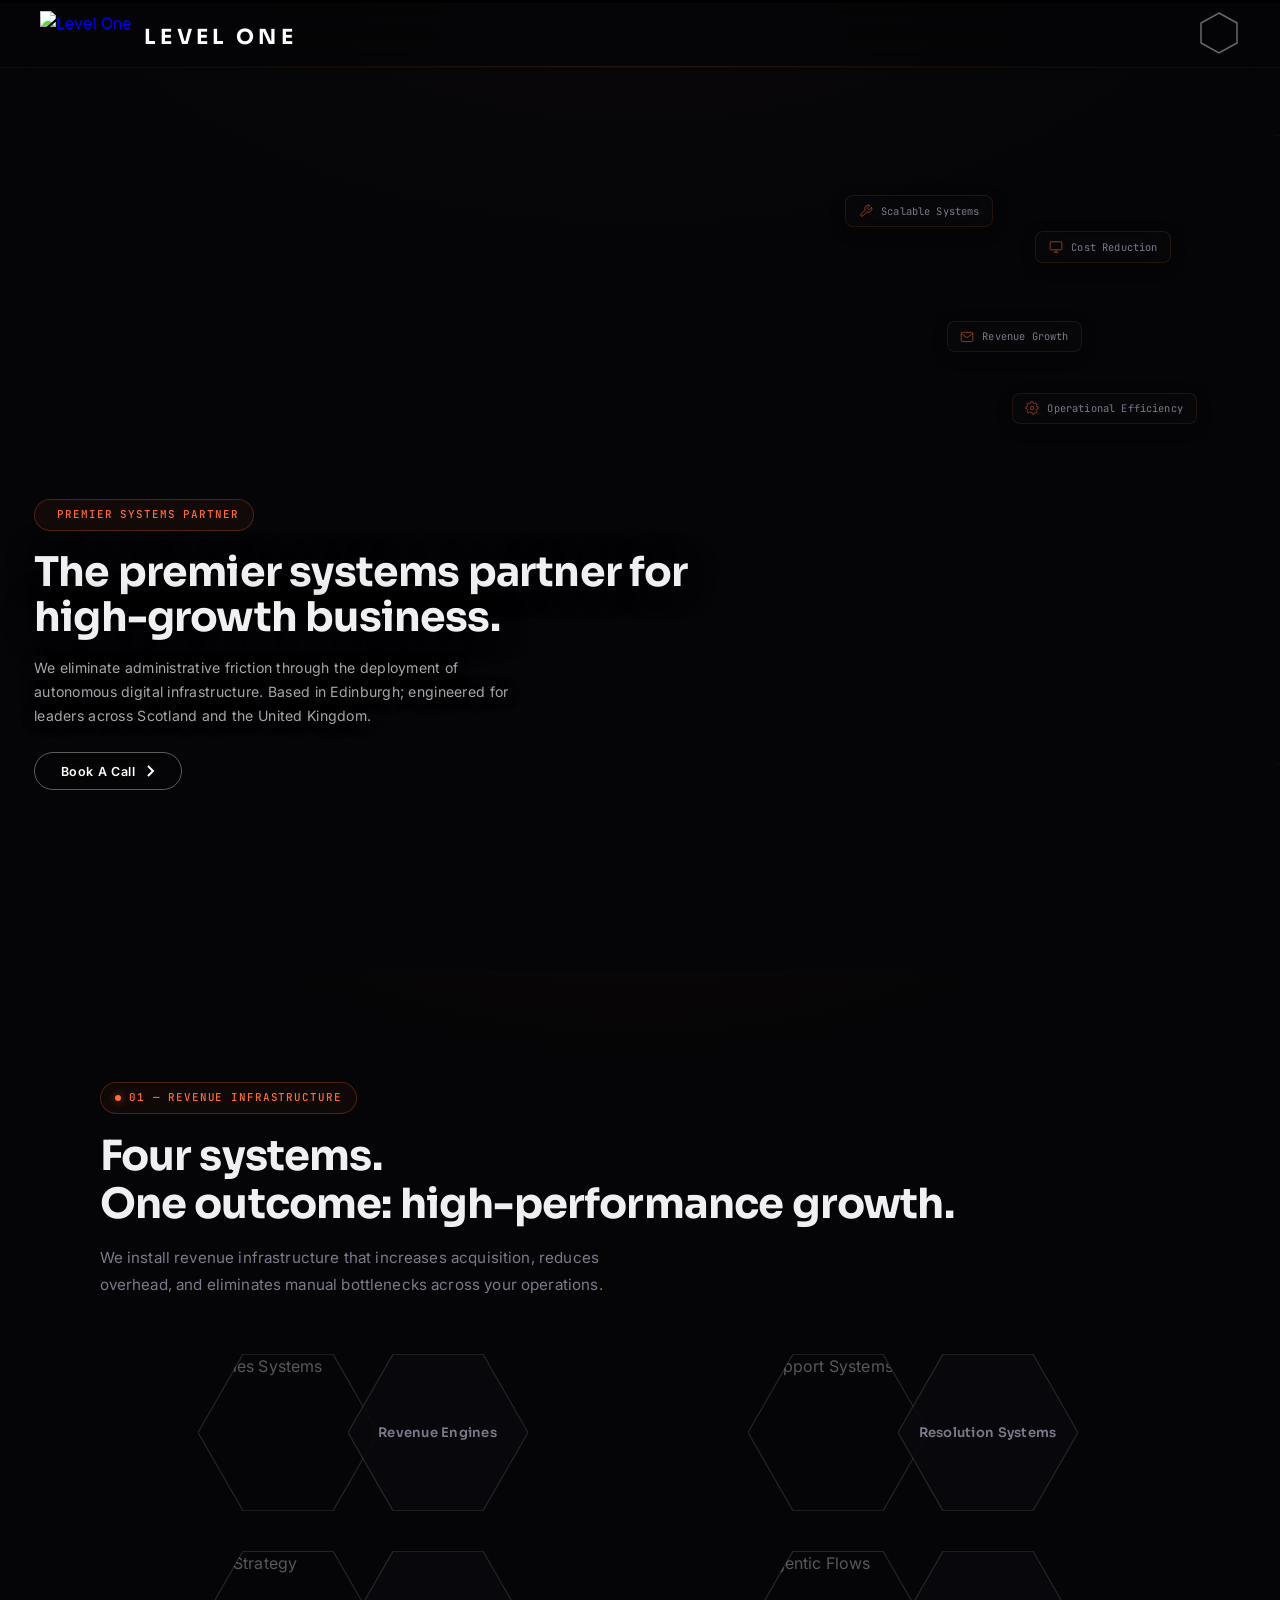
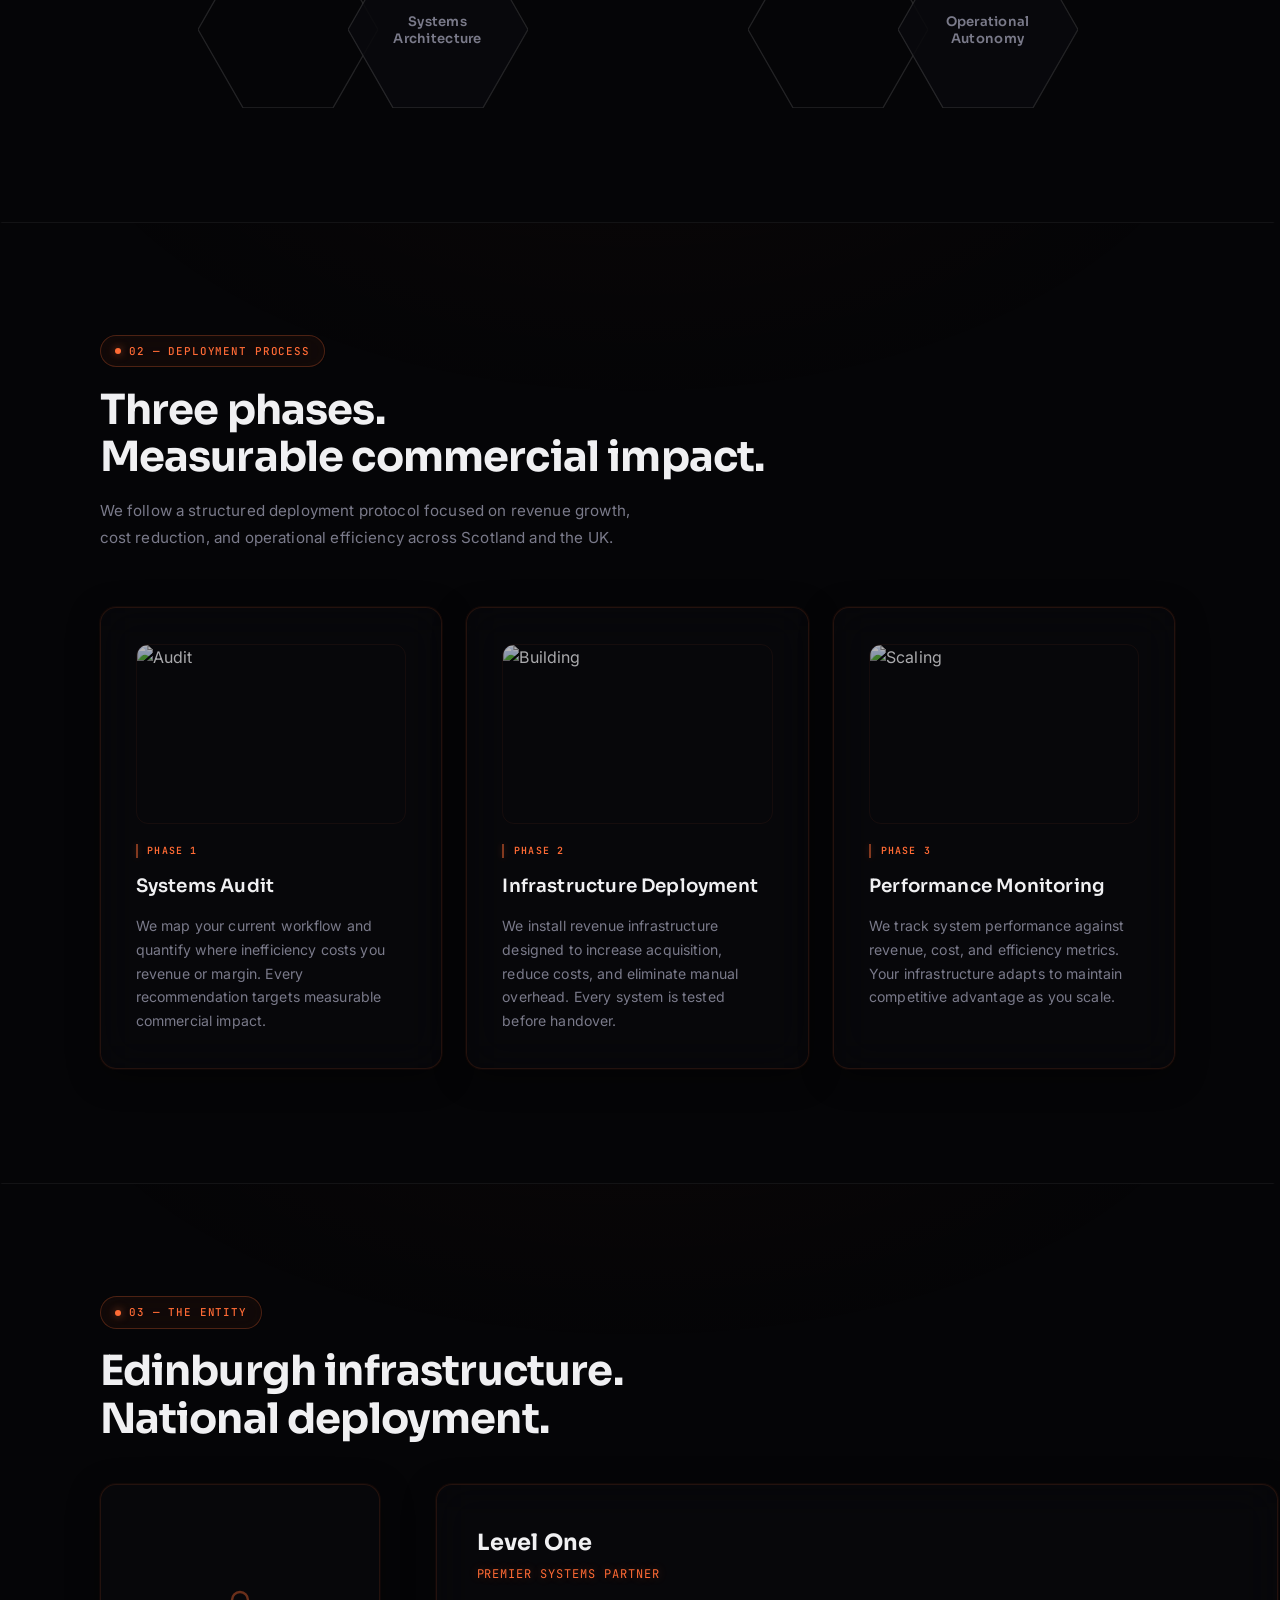
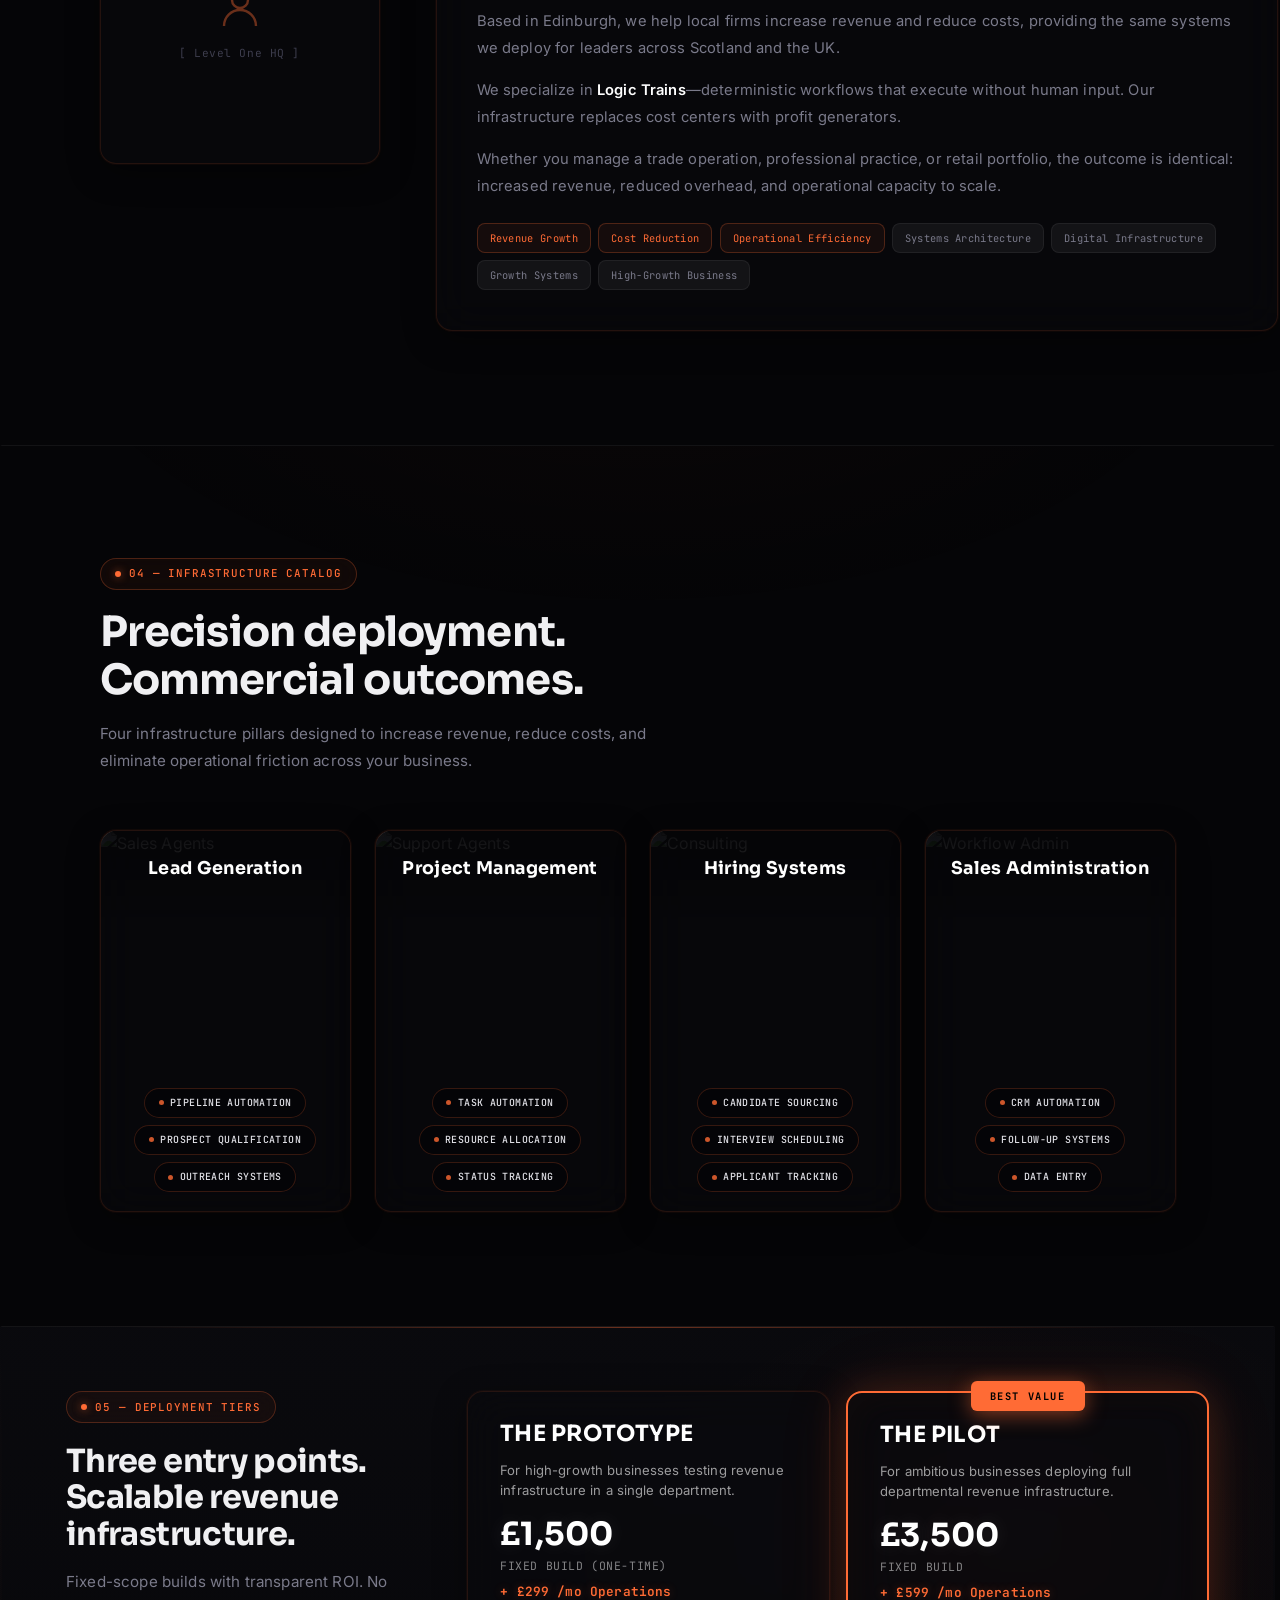
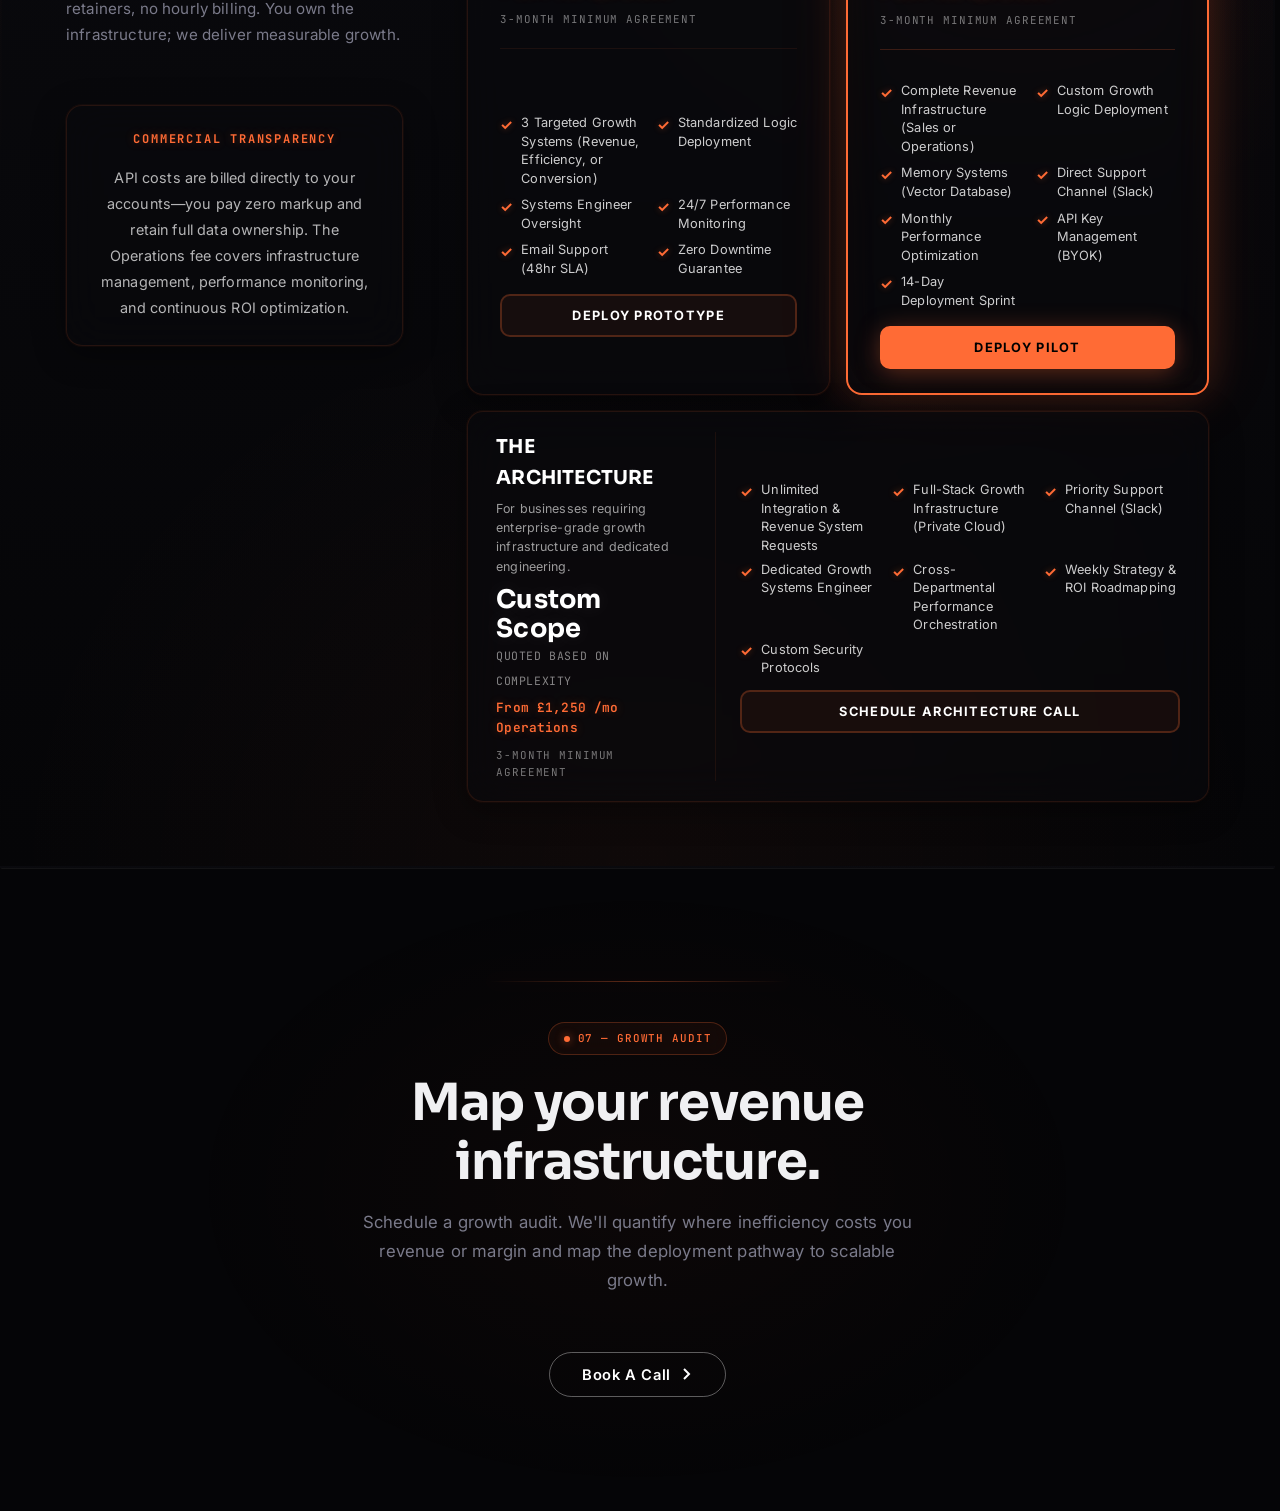
==== index.html @ c40d8b56 "Add hexagon pairs layout for Revenue Infrastructure, fix UI refinements - Replace feature cards with" ====
<!DOCTYPE html>
<html lang="en">
<head>
<meta charset="UTF-8">
<meta name="viewport" content="width=device-width, initial-scale=1.0">
<meta name="description" content="Level One: The Edinburgh-based AI system architects specializing in autonomous sales agents and generative revenue engines for high-growth firms.">
<meta name="keywords" content="AI Automation Edinburgh, Sales Agents AI, Business Consulting Edinburgh, Customer Support AI Scotland">
<title>Level One — AI Systems & Autonomous Agents | Edinburgh</title>

<link rel="preconnect" href="https://fonts.googleapis.com">
<link rel="preconnect" href="https://fonts.gstatic.com" crossorigin>
<link href="https://fonts.googleapis.com/css2?family=Inter:wght@300;400;500;600;700;800;900&family=Sora:wght@300;400;500;600;700;800&family=JetBrains+Mono:wght@300;400;500;600;700&family=Space+Grotesk:wght@300;400;500;600;700&family=DM+Sans:ital,wght@0,300;0,400;0,500;0,600;0,700;1,400&display=swap" rel="stylesheet">

<script type="application/ld+json">
{
  "@context": "https://schema.org",
  "@type": "LocalBusiness",
  "name": "Level One",
  "address": {
    "@type": "PostalAddress",
    "addressLocality": "Edinburgh",
    "addressRegion": "Scotland"
  },
  "description": "Level One provides autonomous sales and support systems for businesses in Edinburgh, specializing in agentic workflows and revenue generation.",
  "url": "https://leveloneai.com",
  "knowsAbout": ["AI Automation", "Agentic Workflows", "Sales Systems", "Machine Learning"],
  "areaServed": [
    {"@type": "City", "name": "Edinburgh"},
    {"@type": "Neighborhood", "name": "Morningside"},
    {"@type": "Neighborhood", "name": "New Town"},
    {"@type": "Neighborhood", "name": "Murrayfield"}
  ]
}
</script>

<link rel="stylesheet" href="css/base.css">
<link rel="stylesheet" href="css/splash.css">
<link rel="stylesheet" href="css/layout.css">
<link rel="stylesheet" href="css/components.css">
<link rel="stylesheet" href="css/sections.css">
<link rel="stylesheet" href="css/views.css">
<link rel="stylesheet" href="css/core-systems.css">
<link rel="stylesheet" href="css/calendar.css">
<link rel="stylesheet" href="css/responsive.css">

</head>
<body>

<div id="splash-screen">
  <div class="splash-center">
    <div id="splash-text" class="glitch-active">LEVEL ONE</div>
  </div>
</div>

<canvas id="hero-lightpass"></canvas>

<div class="progress-container">
  <div class="progress-bar" id="progressBar"></div>
</div>

<div class="grid-bg"></div>
<div class="ambient-glow"></div>

<nav>
  <a href="#" class="nav-logo" id="navLogoBtn">
    <img src="https://github.com/level-one-ai/Level-One.Website-/blob/main/images/Whisk_krwz0utmjzjyjbtotqwywgtlxedo00smhjdmtqm%20(1).png?raw=true" alt="Level One">
    <span class="nav-logo-text glitch-effect" data-text="LEVEL ONE">LEVEL ONE</span>
  </a>
  <button class="hex-burger" id="hexBurger" aria-label="Menu">
    <svg class="hex-border" viewBox="0 0 42 42"><polygon points="21,1 39,11 39,31 21,41 3,31 3,11"/></svg>
  </button>
</nav>

<div class="menu-overlay" id="menuOverlay">
  <a href="#features" class="menu-link">Systems</a>
  <a href="#process" class="menu-link">Architecture</a>
  <a href="#about" class="menu-link">Entity</a>
  <a href="#services" class="menu-link">Solutions</a>
  <a href="#pricing" class="menu-link">Pricing</a>
</div>

<div id="main-content">

<section class="hero">
  <div class="hero-video-bg">
    <video autoplay loop muted playsinline>
      <source src="https://res.cloudinary.com/dw5n0wlmr/video/upload/f_auto,q_auto/v1770454069/Mobius_Ring_qoul2x.mp4" type="video/mp4">
    </video>
  </div>
  <div class="hero-overlay"></div>
  <div class="hero-nodes">
    <div class="h-node"><svg viewBox="0 0 24 24" fill="none" stroke="currentColor" stroke-width="1.5"><rect x="2" y="3" width="20" height="14" rx="2"/><path d="M8 21h8m-4-4v4"/></svg>Cost Reduction</div>
    <div class="h-node"><svg viewBox="0 0 24 24" fill="none" stroke="currentColor" stroke-width="1.5"><path d="M4 4h16c1.1 0 2 .9 2 2v12c0 1.1-.9 2-2 2H4c-1.1 0-2-.9-2-2V6c0-1.1.9-2 2-2z"/><polyline points="22,6 12,13 2,6"/></svg>Revenue Growth</div>
    <div class="h-node"><svg viewBox="0 0 24 24" fill="none" stroke="currentColor" stroke-width="1.5"><path d="M14.7 6.3a1 1 0 000 1.4l1.6 1.6a1 1 0 001.4 0l3.77-3.77a6 6 0 01-7.94 7.94l-6.91 6.91a2.12 2.12 0 01-3-3l6.91-6.91a6 6 0 017.94-7.94l-3.76 3.76z"/></svg>Scalable Systems</div>
    <div class="h-node"><svg viewBox="0 0 24 24" fill="none" stroke="currentColor" stroke-width="1.5"><circle cx="12" cy="12" r="3"/><path d="M19.4 15a1.65 1.65 0 00.33 1.82l.06.06a2 2 0 11-2.83 2.83l-.06-.06a1.65 1.65 0 00-1 1.51V21a2 2 0 01-4 0v-.09A1.65 1.65 0 009 19.4a1.65 1.65 0 00-1.82.33l-.06.06a2 2 0 11-2.83-2.83l.06-.06A1.65 1.65 0 004.68 15a1.65 1.65 0 00-1.51-1H3a2 2 0 010-4h.09A1.65 1.65 0 004.6 9a1.65 1.65 0 00-.33-1.82l-.06-.06a2 2 0 112.83-2.83l.06.06A1.65 1.65 0 009 4.68a1.65 1.65 0 001-1.51V3a2 2 0 014 0v.09a1.65 1.65 0 001 1.51 1.65 1.65 0 001.82-.33l.06-.06a2 2 0 112.83 2.83l-.06.06A1.65 1.65 0 0019.4 9a1.65 1.65 0 001.51 1H21a2 2 0 010 4h-.09a1.65 1.65 0 00-1.51 1z"/></svg>Operational Efficiency</div>
  </div>
  <div class="hero-fade"></div>
  <div class="hero-content">
    <div class="hero-badge"><span class="pulse"></span> Premier Systems Partner</div>
    <h1>The premier systems partner for high-growth business.</h1>
    <p class="hero-sub">We eliminate administrative friction through the deployment of autonomous digital infrastructure. Based in Edinburgh; engineered for leaders across Scotland and the United Kingdom.</p>
    <div class="hero-cta">
      <button onclick="openCalendar()" class="btn-primary">Book A Call <svg width="12" height="12" fill="none" stroke="currentColor" stroke-width="2"><path d="M5 1l5 5-5 5"/></svg></button>
    </div>
  </div>
</section>

<section id="features">
  <div class="section-inner">
    <div class="section-num anim anim-up"><span class="pulse"></span> 01 — Revenue Infrastructure</div>
    <h2 class="section-title anim anim-up d1">Four systems.<br>One outcome: high-performance growth.</h2>
    <p class="section-desc anim anim-up d2">We install revenue infrastructure that increases acquisition, reduces overhead, and eliminates manual bottlenecks across your operations.</p>
    <!-- Hexagon Pairs Layout -->
    <div class="hex-pairs-container anim anim-up d3" id="hexPairsContainer">

      <!-- Hexagon pairs grid (default view) -->
      <div class="hex-pairs-grid" id="hexPairsGrid">

        <div class="hex-pair" data-system="sales">
          <div class="hex-img-wrap">
            <svg class="hex-clip-border" viewBox="0 0 200 174"><polygon points="50,0 150,0 200,87 150,174 50,174 0,87" fill="none" stroke="rgba(255,255,255,0.12)" stroke-width="1.5"/></svg>
            <div class="hex-img-inner">
              <img src="https://res.cloudinary.com/dw5n0wlmr/image/upload/v1770459449/Whisk_9083c2dff85528ca4114eca372fa5906dr.jpg" alt="Sales Systems">
            </div>
          </div>
          <div class="hex-label-wrap" onclick="expandHexSystem('sales')">
            <svg class="hex-clip-border" viewBox="0 0 200 174"><polygon points="50,0 150,0 200,87 150,174 50,174 0,87" fill="none" stroke="rgba(255,255,255,0.12)" stroke-width="1.5"/></svg>
            <div class="hex-label-inner">
              <span class="hex-label-text">Revenue Engines</span>
            </div>
          </div>
        </div>

        <div class="hex-pair" data-system="support">
          <div class="hex-img-wrap">
            <svg class="hex-clip-border" viewBox="0 0 200 174"><polygon points="50,0 150,0 200,87 150,174 50,174 0,87" fill="none" stroke="rgba(255,255,255,0.12)" stroke-width="1.5"/></svg>
            <div class="hex-img-inner">
              <img src="https://res.cloudinary.com/dw5n0wlmr/image/upload/v1770459448/Whisk_d397bbc3aa1701280a94eea24f609ac5dr.jpg" alt="Support Systems">
            </div>
          </div>
          <div class="hex-label-wrap" onclick="expandHexSystem('support')">
            <svg class="hex-clip-border" viewBox="0 0 200 174"><polygon points="50,0 150,0 200,87 150,174 50,174 0,87" fill="none" stroke="rgba(255,255,255,0.12)" stroke-width="1.5"/></svg>
            <div class="hex-label-inner">
              <span class="hex-label-text">Resolution Systems</span>
            </div>
          </div>
        </div>

        <div class="hex-pair" data-system="consulting">
          <div class="hex-img-wrap">
            <svg class="hex-clip-border" viewBox="0 0 200 174"><polygon points="50,0 150,0 200,87 150,174 50,174 0,87" fill="none" stroke="rgba(255,255,255,0.12)" stroke-width="1.5"/></svg>
            <div class="hex-img-inner">
              <img src="https://res.cloudinary.com/dw5n0wlmr/image/upload/v1770459442/Whisk_26e82c97b8738ed83da4cdbe4acb856ddr.jpg" alt="AI Strategy">
            </div>
          </div>
          <div class="hex-label-wrap" onclick="expandHexSystem('consulting')">
            <svg class="hex-clip-border" viewBox="0 0 200 174"><polygon points="50,0 150,0 200,87 150,174 50,174 0,87" fill="none" stroke="rgba(255,255,255,0.12)" stroke-width="1.5"/></svg>
            <div class="hex-label-inner">
              <span class="hex-label-text">Systems Architecture</span>
            </div>
          </div>
        </div>

        <div class="hex-pair" data-system="workflow">
          <div class="hex-img-wrap">
            <svg class="hex-clip-border" viewBox="0 0 200 174"><polygon points="50,0 150,0 200,87 150,174 50,174 0,87" fill="none" stroke="rgba(255,255,255,0.12)" stroke-width="1.5"/></svg>
            <div class="hex-img-inner">
              <img src="https://res.cloudinary.com/dw5n0wlmr/image/upload/v1770459438/Whisk_054b050aea37afcbb5c4beaa69bd3260dr.jpg" alt="Agentic Flows">
            </div>
          </div>
          <div class="hex-label-wrap" onclick="expandHexSystem('workflow')">
            <svg class="hex-clip-border" viewBox="0 0 200 174"><polygon points="50,0 150,0 200,87 150,174 50,174 0,87" fill="none" stroke="rgba(255,255,255,0.12)" stroke-width="1.5"/></svg>
            <div class="hex-label-inner">
              <span class="hex-label-text">Operational Autonomy</span>
            </div>
          </div>
        </div>

      </div>

      <!-- Expanded view: minimized hex sidebar + card content -->
      <div class="hex-expanded" id="hexExpanded">

        <div class="hex-expanded-sidebar" id="hexExpandedSidebar">
          <!-- Close/collapse button -->
          <button class="hex-collapse-btn" id="hexCollapseBtn" onclick="collapseHexView()">
            <svg class="hex-collapse-border" viewBox="0 0 42 42"><polygon points="21,1 39,11 39,31 21,41 3,31 3,11"/></svg>
            <svg class="hex-collapse-icon" width="14" height="14" fill="none" stroke="currentColor" stroke-width="2"><path d="M11 1L5 7l6 6"/></svg>
          </button>

          <div class="hex-mini-pair" data-system="sales" onclick="switchHexCard('sales')">
            <div class="hex-mini-img">
              <img src="https://res.cloudinary.com/dw5n0wlmr/image/upload/v1770459449/Whisk_9083c2dff85528ca4114eca372fa5906dr.jpg" alt="Sales">
            </div>
            <div class="hex-mini-label">Revenue Engines</div>
          </div>

          <div class="hex-mini-pair" data-system="support" onclick="switchHexCard('support')">
            <div class="hex-mini-img">
              <img src="https://res.cloudinary.com/dw5n0wlmr/image/upload/v1770459448/Whisk_d397bbc3aa1701280a94eea24f609ac5dr.jpg" alt="Support">
            </div>
            <div class="hex-mini-label">Resolution Systems</div>
          </div>

          <div class="hex-mini-pair" data-system="consulting" onclick="switchHexCard('consulting')">
            <div class="hex-mini-img">
              <img src="https://res.cloudinary.com/dw5n0wlmr/image/upload/v1770459442/Whisk_26e82c97b8738ed83da4cdbe4acb856ddr.jpg" alt="Consulting">
            </div>
            <div class="hex-mini-label">Systems Architecture</div>
          </div>

          <div class="hex-mini-pair" data-system="workflow" onclick="switchHexCard('workflow')">
            <div class="hex-mini-img">
              <img src="https://res.cloudinary.com/dw5n0wlmr/image/upload/v1770459438/Whisk_054b050aea37afcbb5c4beaa69bd3260dr.jpg" alt="Workflow">
            </div>
            <div class="hex-mini-label">Operational Autonomy</div>
          </div>
        </div>

        <div class="hex-card-content" id="hexCardContent">
          <!-- Card content injected by JS -->
        </div>

      </div>
    </div>
  </div>
</section>

<section class="process-section" id="process">
  <div class="section-inner">
    <div class="section-num anim anim-up"><span class="pulse"></span> 02 — Deployment Process</div>
    <h2 class="section-title anim anim-up d1">Three phases.<br>Measurable commercial impact.</h2>
    <p class="section-desc anim anim-up d2">We follow a structured deployment protocol focused on revenue growth, cost reduction, and operational efficiency across Scotland and the UK.</p>
    <div class="process-grid">
      <div class="process-card anim anim-up d1" onclick="openProcessView('audit')" style="cursor: pointer;">
        <div class="process-card-icon">
          <img src="https://res.cloudinary.com/dw5n0wlmr/image/upload/v1770459429/Whisk_2d3cf369b4c88a8a8f941b53648eb51deg.png" class="card-img-fill" alt="Audit">
        </div>
        <div class="step-label">Phase 1</div>
        <h3>Systems Audit</h3>
        <p>We map your current workflow and quantify where inefficiency costs you revenue or margin. Every recommendation targets measurable commercial impact.</p>
      </div>
      <div class="process-card anim anim-up d3" onclick="openProcessView('deployment')" style="cursor: pointer;">
        <div class="process-card-icon">
          <img src="https://res.cloudinary.com/dw5n0wlmr/image/upload/v1770459428/Whisk_5349c90e685b97fae1c4144eb7f7fb57eg.png" class="card-img-fill" alt="Building">
        </div>
        <div class="step-label">Phase 2</div>
        <h3>Infrastructure Deployment</h3>
        <p>We install revenue infrastructure designed to increase acquisition, reduce costs, and eliminate manual overhead. Every system is tested before handover.</p>
      </div>
      <div class="process-card anim anim-up d5" onclick="openProcessView('monitoring')" style="cursor: pointer;">
        <div class="process-card-icon">
          <img src="https://res.cloudinary.com/dw5n0wlmr/image/upload/v1770459420/Whisk_7741b67544eeaef8cd14c8fb31b59fcdeg.png" class="card-img-fill" alt="Scaling">
        </div>
        <div class="step-label">Phase 3</div>
        <h3>Performance Monitoring</h3>
        <p>We track system performance against revenue, cost, and efficiency metrics. Your infrastructure adapts to maintain competitive advantage as you scale.</p>
      </div>
    </div>
  </div>
</section>

<section class="about-section" id="about">
  <div class="section-inner">
    <div class="about-section-inner">
    <div class="section-num anim anim-up"><span class="pulse"></span> 03 — The Entity</div>
    <h2 class="section-title anim anim-up d1">Edinburgh infrastructure.<br>National deployment.</h2>
    <div class="about-layout" style="margin-top:2.5rem">
      <div class="anim anim-left d2">
        <div class="about-photo">
          <div class="about-photo-placeholder">
            <svg viewBox="0 0 24 24" fill="none" stroke="currentColor" stroke-width="1.2"><circle cx="12" cy="8" r="4"/><path d="M20 21a8 8 0 00-16 0"/></svg>
            <span>[ Level One HQ ]</span>
          </div>
        </div>
      </div>
      <div class="about-content anim anim-right d3">
        <h3 class="about-name">Level One</h3>
        <div class="about-role">Premier Systems Partner</div>
        <p>Based in Edinburgh, we help local firms increase revenue and reduce costs, providing the same systems we deploy for leaders across Scotland and the UK.</p>
        <p>We specialize in <strong>Logic Trains</strong>—deterministic workflows that execute without human input. Our infrastructure replaces cost centers with profit generators.</p>
        <p>Whether you manage a trade operation, professional practice, or retail portfolio, the outcome is identical: increased revenue, reduced overhead, and operational capacity to scale.</p>
        <div class="about-tags">
          <span class="about-tag hl">Revenue Growth</span>
          <span class="about-tag hl">Cost Reduction</span>
          <span class="about-tag hl">Operational Efficiency</span>
          <span class="about-tag">Systems Architecture</span>
          <span class="about-tag">Digital Infrastructure</span>
          <span class="about-tag">Growth Systems</span>
          <span class="about-tag">High-Growth Business</span>
        </div>
      </div>
    </div>
    </div>
  </div>
</section>

<section class="services-section" id="services">
  <div class="section-inner">
    <div class="section-num anim anim-up"><span class="pulse"></span> 04 — Infrastructure Catalog</div>
    <h2 class="section-title anim anim-up d1">Precision deployment.<br>Commercial outcomes.</h2>
    <p class="section-desc anim anim-up d2">Four infrastructure pillars designed to increase revenue, reduce costs, and eliminate operational friction across your business.</p>
    <div class="services-grid">

      <div class="srv-card anim anim-up d1" onclick="openInfrastructureView('sales', 'services')" style="cursor: pointer;">
        <div class="srv-card-visual">
          <img src="https://res.cloudinary.com/dw5n0wlmr/image/upload/v1770459418/Whisk_99745a4700b012798fb40774e808e27beg.png" alt="Sales Agents">
          <span class="srv-card-num">01</span>
          <span class="srv-card-title">Lead Generation</span>
          <div class="srv-pills">
            <div class="srv-pill"><span class="pill-dot"></span> Pipeline Automation</div>
            <div class="srv-pill"><span class="pill-dot"></span> Prospect Qualification</div>
            <div class="srv-pill"><span class="pill-dot"></span> Outreach Systems</div>
          </div>
        </div>
      </div>

      <div class="srv-card anim anim-up d2" onclick="openInfrastructureView('support', 'services')" style="cursor: pointer;">
        <div class="srv-card-visual">
          <img src="https://res.cloudinary.com/dw5n0wlmr/image/upload/v1770459413/Whisk_aaf194a8b8db6f2a143446669843f3badr.jpg" alt="Support Agents">
          <span class="srv-card-num">02</span>
          <span class="srv-card-title">Project Management</span>
          <div class="srv-pills">
            <div class="srv-pill"><span class="pill-dot"></span> Task Automation</div>
            <div class="srv-pill"><span class="pill-dot"></span> Resource Allocation</div>
            <div class="srv-pill"><span class="pill-dot"></span> Status Tracking</div>
          </div>
        </div>
      </div>

      <div class="srv-card anim anim-up d3" onclick="openInfrastructureView('consulting', 'services')" style="cursor: pointer;">
        <div class="srv-card-visual">
          <img src="https://res.cloudinary.com/dw5n0wlmr/image/upload/v1770459406/Whisk_d1963aa83204981ae444ac5c0925a947eg.png" alt="Consulting">
          <span class="srv-card-num">03</span>
          <span class="srv-card-title">Hiring Systems</span>
          <div class="srv-pills">
            <div class="srv-pill"><span class="pill-dot"></span> Candidate Sourcing</div>
            <div class="srv-pill"><span class="pill-dot"></span> Interview Scheduling</div>
            <div class="srv-pill"><span class="pill-dot"></span> Applicant Tracking</div>
          </div>
        </div>
      </div>

      <div class="srv-card anim anim-up d4" onclick="openInfrastructureView('workflow', 'services')" style="cursor: pointer;">
        <div class="srv-card-visual">
          <img src="https://res.cloudinary.com/dw5n0wlmr/image/upload/v1770459405/Whisk_55a208eb59d9974be53410b59e7f56ceeg.png" alt="Workflow Admin">
          <span class="srv-card-num">04</span>
          <span class="srv-card-title">Sales Administration</span>
          <div class="srv-pills">
            <div class="srv-pill"><span class="pill-dot"></span> CRM Automation</div>
            <div class="srv-pill"><span class="pill-dot"></span> Follow-up Systems</div>
            <div class="srv-pill"><span class="pill-dot"></span> Data Entry</div>
          </div>
        </div>
      </div>

    </div>
  </div>
</section>

 <section class="pricing-section" id="pricing">
  <div class="section-inner pricing-layout">

    <div class="pricing-left">
      <div class="section-num anim anim-up"><span class="pulse"></span> 05 — Deployment Tiers</div>
      <h2 class="section-title anim anim-up d1">Three entry points.<br>Scalable revenue infrastructure.</h2>
      <p class="section-desc anim anim-up d2">Fixed-scope builds with transparent ROI. No retainers, no hourly billing. You own the infrastructure; we deliver measurable growth.</p>
      <div class="pricing-transparency anim anim-up d3">
        <div class="pricing-transparency-title">Commercial Transparency</div>
        <p class="pricing-transparency-text">
          API costs are billed directly to your accounts—you pay zero markup and retain full data ownership.
          The Operations fee covers infrastructure management, performance monitoring, and continuous ROI optimization.
        </p>
      </div>
    </div>

    <div class="pricing-right">
      <div class="pricing-grid">

        <div class="pricing-card anim anim-up d3">
          <div class="pricing-card-meta">
            <h3 class="pricing-title">The Prototype</h3>
            <p class="pricing-subtitle">For high-growth businesses testing revenue infrastructure in a single department.</p>
            <div class="pricing-price">
              <span class="price-amount">£1,500</span>
              <span class="price-period">Fixed Build (One-time)</span>
            </div>
            <div class="pricing-monthly">+ £299 /mo Operations</div>
            <div class="pricing-commitment">3-Month Minimum Agreement</div>
          </div>
          <div class="pricing-card-detail">
            <div class="pricing-features">
              <div class="pricing-feature">3 Targeted Growth Systems (Revenue, Efficiency, or Conversion)</div>
              <div class="pricing-feature">Standardized Logic Deployment</div>
              <div class="pricing-feature">Systems Engineer Oversight</div>
              <div class="pricing-feature">24/7 Performance Monitoring</div>
              <div class="pricing-feature">Email Support (48hr SLA)</div>
              <div class="pricing-feature">Zero Downtime Guarantee</div>
            </div>
            <button onclick="openCalendar('The Prototype')" class="pricing-btn outline">Deploy Prototype</button>
          </div>
        </div>

        <div class="pricing-card featured anim anim-up d4">
          <div class="pricing-card-meta">
            <h3 class="pricing-title">The Pilot</h3>
            <p class="pricing-subtitle">For ambitious businesses deploying full departmental revenue infrastructure.</p>
            <div class="pricing-price">
              <span class="price-amount">£3,500</span>
              <span class="price-period">Fixed Build</span>
            </div>
            <div class="pricing-monthly">+ £599 /mo Operations</div>
            <div class="pricing-commitment">3-Month Minimum Agreement</div>
          </div>
          <div class="pricing-card-detail">
            <div class="pricing-features">
              <div class="pricing-feature">Complete Revenue Infrastructure (Sales or Operations)</div>
              <div class="pricing-feature">Custom Growth Logic Deployment</div>
              <div class="pricing-feature">Memory Systems (Vector Database)</div>
              <div class="pricing-feature">Direct Support Channel (Slack)</div>
              <div class="pricing-feature">Monthly Performance Optimization</div>
              <div class="pricing-feature">API Key Management (BYOK)</div>
              <div class="pricing-feature">14-Day Deployment Sprint</div>
            </div>
            <button onclick="openCalendar('The Pilot')" class="pricing-btn solid">Deploy Pilot</button>
          </div>
        </div>

        <div class="pricing-card anim anim-up d5">
          <div class="pricing-card-meta">
            <h3 class="pricing-title">The Architecture</h3>
            <p class="pricing-subtitle">For businesses requiring enterprise-grade growth infrastructure and dedicated engineering.</p>
            <div class="pricing-price">
              <span class="price-amount">Custom Scope</span>
              <span class="price-period">Quoted based on complexity</span>
            </div>
            <div class="pricing-monthly">From £1,250 /mo Operations</div>
            <div class="pricing-commitment">3-Month Minimum Agreement</div>
          </div>
          <div class="pricing-card-detail">
            <div class="pricing-features">
              <div class="pricing-feature">Unlimited Integration &amp; Revenue System Requests</div>
              <div class="pricing-feature">Full-Stack Growth Infrastructure (Private Cloud)</div>
              <div class="pricing-feature">Priority Support Channel (Slack)</div>
              <div class="pricing-feature">Dedicated Growth Systems Engineer</div>
              <div class="pricing-feature">Cross-Departmental Performance Orchestration</div>
              <div class="pricing-feature">Weekly Strategy &amp; ROI Roadmapping</div>
              <div class="pricing-feature">Custom Security Protocols</div>
            </div>
            <button onclick="openCalendar('The Architecture')" class="pricing-btn outline">Schedule Architecture Call</button>
          </div>
        </div>

      </div>
    </div>

  </div>
</section>

  
<section class="cta-section">
  <div style="max-width:600px;margin:0 auto">
    <div class="glow-line"></div>
    <div class="section-num anim anim-up" style="text-align:center"><span class="pulse"></span> 07 — Growth Audit</div>
    <h2 class="section-title anim anim-up d1" style="text-align:center">Map your revenue infrastructure.</h2>
    <p class="section-desc anim anim-up d2" style="text-align:center;margin-left:auto;margin-right:auto">Schedule a growth audit. We'll quantify where inefficiency costs you revenue or margin and map the deployment pathway to scalable growth.</p>
    <div style="text-align:center" class="anim anim-up d3"><button onclick="openCalendar()" class="btn-primary">Book A Call <svg width="14" height="14" fill="none" stroke="currentColor" stroke-width="2"><path d="M5 1l5 5-5 5"/></svg></button></div>
  </div>
</section>

</div>

<!-- PROCESS VIEW — opened from process cards or hexagon menu Architecture subsections -->
<div id="process-view" style="display:none;">
  <div class="pv-container">

    <!-- Back button -->
    <button class="pv-back" onclick="closeView()">
      <svg width="14" height="14" fill="none" stroke="currentColor" stroke-width="2"><path d="M11 1L5 8l6 7"/></svg>
      <span>Back to Home</span>
    </button>

    <!-- Section badge -->
    <div class="pv-badge">
      <span class="pv-badge-dot"></span>
      02 — Deployment Process
    </div>

    <!-- Mind-map navigation — 3 connected boxes -->
    <div class="pv-mindmap">
      <div class="pv-mindmap-node active" data-phase="audit" onclick="selectProcessPhase('audit', this)">
        <div class="pv-node-num">Phase 1</div>
        <div class="pv-node-title">Systems Audit</div>
      </div>
      <div class="pv-mindmap-line"></div>
      <div class="pv-mindmap-node" data-phase="deployment" onclick="selectProcessPhase('deployment', this)">
        <div class="pv-node-num">Phase 2</div>
        <div class="pv-node-title">Infrastructure Deployment</div>
      </div>
      <div class="pv-mindmap-line"></div>
      <div class="pv-mindmap-node" data-phase="monitoring" onclick="selectProcessPhase('monitoring', this)">
        <div class="pv-node-num">Phase 3</div>
        <div class="pv-node-title">Performance Monitoring</div>
      </div>
    </div>

    <!-- Phase content panels -->
    <div class="pv-content">

      <!-- PHASE 1: Systems Audit -->
      <div class="pv-panel" id="pv-panel-audit" style="display:block;opacity:1;">
        <div class="proc-phase">
          <div class="proc-phase-header">
            <div class="proc-phase-num">Phase 1</div>
            <h3 class="proc-phase-title">Systems Audit</h3>
          </div>
          <div class="proc-phase-body">
            <div class="proc-label">The Big Picture</div>
            <p class="proc-text">This is where our partnership begins. Before we build anything, we need to understand exactly how your business runs today. We look under the hood to find out what is slowing you down and map out exactly what needs to change to get you the best possible outcome.</p>
            <div class="proc-divider"></div>
            <div class="proc-label">Step-by-Step Process</div>
            <ol class="proc-steps">
              <li><strong>Discovery &amp; Mapping:</strong> We sit down with your team and trace every step of your daily operations. We want to see how data moves, what software you use, and where your team spends most of their time.</li>
              <li><strong>Spotting the Bottlenecks:</strong> Once we have the map, we pinpoint the exact spots where manual work is wasting your money or where leads are falling through the cracks.</li>
              <li><strong>The Blueprint:</strong> We don't just guess; we create a custom, step-by-step roadmap. This blueprint outlines exactly which systems we will introduce to fix your bottlenecks, setting the perfect stage for our next phase: Infrastructure Deployment.</li>
            </ol>
            <div class="proc-divider"></div>
            <div class="proc-label">Q&amp;A</div>
            <div class="cs-qa">
              <div class="cs-qa-item">
                <button class="cs-qa-btn"><span>Do we need to pause our business while you do the audit?</span><svg class="cs-qa-chevron" width="16" height="16" viewBox="0 0 16 16" fill="none" stroke="currentColor" stroke-width="2"><path d="M4 6l4 4 4-4"/></svg></button>
                <div class="cs-qa-answer"><div class="cs-qa-answer-body">Not at all. We work in the background. We just need to observe your current processes and ask a few questions; your day-to-day operations won't be interrupted.</div></div>
              </div>
              <div class="cs-qa-item">
                <button class="cs-qa-btn"><span>Will you force us to change the software we already like using?</span><svg class="cs-qa-chevron" width="16" height="16" viewBox="0 0 16 16" fill="none" stroke="currentColor" stroke-width="2"><path d="M4 6l4 4 4-4"/></svg></button>
                <div class="cs-qa-answer"><div class="cs-qa-answer-body">No. If a tool works well for you, we keep it. The audit helps us figure out how to make your current tools work better together.</div></div>
              </div>
            </div>
          </div>
        </div>
      </div>

      <!-- PHASE 2: Infrastructure Deployment -->
      <div class="pv-panel" id="pv-panel-deployment" style="display:none;opacity:0;">
        <div class="proc-phase">
          <div class="proc-phase-header">
            <div class="proc-phase-num">Phase 2</div>
            <h3 class="proc-phase-title">Infrastructure Deployment</h3>
          </div>
          <div class="proc-phase-body">
            <div class="proc-label">The Big Picture</div>
            <p class="proc-text">Using the blueprint from our Audit, we begin building. As your premier growth partner, our main goal here is a stress-free transition. We add your new automated infrastructure quietly and safely so your business keeps running smoothly while getting a massive upgrade.</p>
            <div class="proc-divider"></div>
            <div class="proc-label">Step-by-Step Process</div>
            <ol class="proc-steps">
              <li><strong>Staged Rollout:</strong> We don't flip a giant switch and hope for the best. We build and test your new systems behind the scenes, introducing them piece by piece to ensure everything works flawlessly.</li>
              <li><strong>Connecting the Dots:</strong> We safely connect your new automated workflows to your existing software. We ensure all your data transfers over perfectly without anything getting lost.</li>
              <li><strong>Team Onboarding:</strong> A system is only good if people know how to use it. We guide your team through the new, simplified workflows so they feel confident and supported from day one. Once they are comfortable, we move right into Performance Monitoring.</li>
            </ol>
            <div class="proc-divider"></div>
            <div class="proc-label">Q&amp;A</div>
            <div class="cs-qa">
              <div class="cs-qa-item">
                <button class="cs-qa-btn"><span>Will this transition break our current daily workflow?</span><svg class="cs-qa-chevron" width="16" height="16" viewBox="0 0 16 16" fill="none" stroke="currentColor" stroke-width="2"><path d="M4 6l4 4 4-4"/></svg></button>
                <div class="cs-qa-answer"><div class="cs-qa-answer-body">No. Because we use a staged rollout, your team continues working as normal. We only switch over to the new systems once they are fully tested and your team is ready.</div></div>
              </div>
              <div class="cs-qa-item">
                <button class="cs-qa-btn"><span>What if my team isn't very "tech-savvy"?</span><svg class="cs-qa-chevron" width="16" height="16" viewBox="0 0 16 16" fill="none" stroke="currentColor" stroke-width="2"><path d="M4 6l4 4 4-4"/></svg></button>
                <div class="cs-qa-answer"><div class="cs-qa-answer-body">That is exactly why we are building this for you. The new infrastructure is designed to remove complex technical work from your team's plate, making their jobs much easier, not harder.</div></div>
              </div>
            </div>
          </div>
        </div>
      </div>

      <!-- PHASE 3: Performance Monitoring -->
      <div class="pv-panel" id="pv-panel-monitoring" style="display:none;opacity:0;">
        <div class="proc-phase">
          <div class="proc-phase-header">
            <div class="proc-phase-num">Phase 3</div>
            <h3 class="proc-phase-title">Performance Monitoring</h3>
          </div>
          <div class="proc-phase-body">
            <div class="proc-label">The Big Picture</div>
            <p class="proc-text">Deployment isn't the finish line; it's the starting line. Now that your new systems are live, we continuously watch them to ensure they are delivering the high-performance growth we promised. This creates a continuous loop: we monitor, we learn, and we refine (which occasionally leads to mini-audits to keep you growing).</p>
            <div class="proc-divider"></div>
            <div class="proc-label">Step-by-Step Process</div>
            <ol class="proc-steps">
              <li><strong>Live Tracking:</strong> We keep a close eye on the automated workflows, ensuring that leads are routing correctly, support tickets are resolving, and data is flowing without errors.</li>
              <li><strong>Goal Evaluation:</strong> We sit down with you regularly to compare the system's performance against the goals we set during the initial Systems Audit. We look at what is working perfectly and what could be even better.</li>
              <li><strong>Continuous Tweaking:</strong> Businesses change, and your systems should too. If you launch a new product or hire more staff, we reiterate and adjust your infrastructure so it perfectly supports your next stage of growth.</li>
            </ol>
            <div class="proc-divider"></div>
            <div class="proc-label">Q&amp;A</div>
            <div class="cs-qa">
              <div class="cs-qa-item">
                <button class="cs-qa-btn"><span>How long do you monitor the systems after they are built?</span><svg class="cs-qa-chevron" width="16" height="16" viewBox="0 0 16 16" fill="none" stroke="currentColor" stroke-width="2"><path d="M4 6l4 4 4-4"/></svg></button>
                <div class="cs-qa-answer"><div class="cs-qa-answer-body">As your growth partner, monitoring is an ongoing relationship. We continuously manage and update the background infrastructure so you can focus entirely on running your business.</div></div>
              </div>
              <div class="cs-qa-item">
                <button class="cs-qa-btn"><span>Can the systems adapt if my business suddenly doubles in size?</span><svg class="cs-qa-chevron" width="16" height="16" viewBox="0 0 16 16" fill="none" stroke="currentColor" stroke-width="2"><path d="M4 6l4 4 4-4"/></svg></button>
                <div class="cs-qa-answer"><div class="cs-qa-answer-body">Absolutely. Because we mapped your architecture for scale during the Audit phase, the systems are designed to handle massive increases in volume without needing a total rebuild.</div></div>
              </div>
            </div>
          </div>
        </div>
      </div>

    </div>
  </div>
</div>

<div id="blog-view">
  <div class="section-inner blog-article">
    <div class="back-btn" onclick="closeBlog()">
      <svg width="16" height="16" fill="none" stroke="currentColor" stroke-width="2"><path d="M11 1L5 8l6 7"/></svg> Back to Home
    </div>
    <div id="blog-content-injection"></div>
  </div>
</div>

<div id="calendar-view">
  <div class="section-inner" style="padding-bottom:5rem;">
    <div class="back-btn" onclick="closeBlog()">
      <svg width="16" height="16" fill="none" stroke="currentColor" stroke-width="2"><path d="M11 1L5 8l6 7"/></svg> Back to Home
    </div>
    
    <div class="form-container" id="formPage">
        <div class="form-left-panel">
            <div class="form-logo-container">
                <div class="hexagon-shape">
                    <div class="hexagon-inner">
                        <img src="https://github.com/level-one-ai/Level-One.Website-/blob/main/images/Whisk_krwz0utmjzjyjbtotqwywgtlxedo00smhjdmtqm%20(1).png?raw=true" alt="Level One Logo" class="logo-image">
                    </div>
                </div>
            </div>
        </div>

        <div class="form-center-panel">
            <h1 class="form-header">Book A Call</h1>
            <p class="form-subheader">Schedule your revenue infrastructure assessment.</p>
            
            <form id="clientForm" onsubmit="event.preventDefault();">
                <div class="form-group">
                    <label class="form-label" for="formName">Full Name</label>
                    <input type="text" id="formName" class="form-input" placeholder="Your name" required>
                </div>

                <div class="form-row">
                    <div class="form-group">
                        <label class="form-label" for="formEmail">Email</label>
                        <input type="email" id="formEmail" class="form-input" placeholder="your@email.com" required>
                    </div>

                    <div class="form-group">
                        <label class="form-label" for="formPhone">Phone</label>
                        <input type="tel" id="formPhone" class="form-input" placeholder="+44" required>
                    </div>
                </div>

                <div class="form-group">
                    <label class="form-label" for="formCompany">Company</label>
                    <input type="text" id="formCompany" class="form-input" placeholder="Company Name" required>
                </div>

                <div class="form-group">
                    <label class="form-label" for="formLocation">City/Area</label>
                    <input type="text" id="formLocation" class="form-input" placeholder="e.g. Edinburgh, Glasgow" required>
                </div>

                <div class="form-group">
                    <label class="form-label" for="formWebsite">Website</label>
                    <input type="url" id="formWebsite" class="form-input" placeholder="https://">
                </div>
            </form>
        </div>

        <div class="form-right-panel">
            <button class="next-btn" id="nextBtn" disabled>Select Time</button>
        </div>
    </div>

    <div class="main-container" id="calendarPage">
        <div class="left-panel">
            <div class="logo-container">
                <div class="hexagon-shape">
                    <div class="hexagon-inner">
                        <img src="https://github.com/level-one-ai/Level-One.Website-/blob/main/images/Whisk_krwz0utmjzjyjbtotqwywgtlxedo00smhjdmtqm%20(1).png?raw=true" alt="Level One Logo" class="logo-image">
                    </div>
                </div>
            </div>

            <div class="info-item">
                <span class="info-emoji"></span>
                <span class="info-text" id="clientName"></span>
            </div>

            <div class="info-item">
                <span class="info-emoji"></span>
                <span class="info-text" id="clientEmail"></span>
            </div>

            <div class="info-item">
                <span class="info-emoji"></span>
                <span class="info-text" id="clientCompany"></span>
            </div>

            <div class="info-item">
                <span class="info-emoji"></span>
                <span class="info-text" id="clientLocation"></span>
            </div>

            <div class="info-item" id="pricingTierDisplay" style="display: none;">
                <span class="info-emoji"></span>
                <span class="info-text" id="selectedTier"></span>
            </div>
        </div>

        <div class="calendar-panel">
            <div class="calendar-header">
                <h2 class="month-year" id="monthYear"></h2>
                <div class="nav-buttons">
                    <button class="nav-btn" id="prevBtn">‹</button>
                    <button class="nav-btn" id="nextBtn2">›</button>
                </div>
            </div>
            <div class="weekdays">
                <div class="weekday">SUN</div><div class="weekday">MON</div><div class="weekday">TUE</div><div class="weekday">WED</div><div class="weekday">THU</div><div class="weekday">FRI</div><div class="weekday">SAT</div>
            </div>
            <div class="calendar-grid" id="calendarGrid"></div>
        </div>

        <div class="right-panel">
            <div class="time-header" id="selectedDateDisplay">Select a date</div>
            <div class="time-slots-container">
                <div class="time-slot" data-time="09:00">9:00am</div>
                <div class="time-slot" data-time="10:00">10:00am</div>
                <div class="time-slot" data-time="11:00">11:00am</div>
                <div class="time-slot" data-time="01:00">1:00pm</div>
                <div class="time-slot" data-time="02:00">2:00pm</div>
                <div class="time-slot" data-time="03:00">3:00pm</div>
                <div class="time-slot" data-time="04:00">4:00pm</div>
            </div>
            <button class="confirm-btn" id="confirmBtn" disabled>Confirm Audit</button>
        </div>
    </div>

    <div class="modal-overlay" id="modalOverlay">
        <div class="modal-content">
            <div id="confirmationSection">
                <h2 class="modal-header">Growth Audit Confirmed</h2>
                <div class="modal-info-section">
                    <div class="modal-info-item"><span class="modal-info-label">Name:</span><span class="modal-info-value" id="modalName"></span></div>
                    <div class="modal-info-item"><span class="modal-info-label">Audit Date:</span><span class="modal-info-value" id="modalNewDate"></span></div>
                    <div class="modal-info-item"><span class="modal-info-label">Audit Time:</span><span class="modal-info-value" id="modalNewTime"></span></div>
                </div>
                <button class="modal-exit-btn" id="finishBtn">Complete</button>
            </div>
            <div class="thank-you-screen" id="thankYouSection">
                <div class="thank-you-logo">
                    <div class="thank-you-hexagon"><div class="thank-you-hexagon-inner">
                        <img src="https://github.com/level-one-ai/Level-One.Website-/blob/main/images/Whisk_krwz0utmjzjyjbtotqwywgtlxedo00smhjdmtqm%20(1).png?raw=true" alt="Level One Logo" class="thank-you-logo-image">
                    </div></div>
                </div>
                <h2 class="thank-you-title">Revenue Assessment Scheduled.</h2>
                <p class="thank-you-message">We'll analyze your current operations and map the deployment pathway to increased revenue, reduced costs, and scalable growth.</p>
            </div>
        </div>
    </div>
  </div>
</div>

<div id="core-systems-view">
  <div class="cs-dashboard">

    <!-- LEFT SIDEBAR — static, never scrolls -->
    <aside class="cs-sidebar">

      <!-- Back button -->
      <button class="cs-back-btn" onclick="closeView()">
        <svg width="14" height="14" fill="none" stroke="currentColor" stroke-width="2"><path d="M11 1L5 8l6 7"/></svg>
        <span>Back</span>
      </button>

      <!-- Title block -->
      <div class="cs-sidebar-header">
        <div class="cs-badge">
          <span class="cs-badge-dot"></span>
          Technical Specification
        </div>
        <h1 class="cs-title">Revenue Infrastructure</h1>
        <p class="cs-subtitle">Growth Engines &amp; Efficiency Systems Framework</p>
      </div>

      <!-- Section navigation buttons -->
      <div class="cs-nav">
        <button class="cs-nav-btn active" data-panel="spec-sales" onclick="selectCoreSection('spec-sales', this)">Revenue Engines</button>
        <button class="cs-nav-btn" data-panel="spec-support" onclick="selectCoreSection('spec-support', this)">Resolution Systems</button>
        <button class="cs-nav-btn" data-panel="spec-integration" onclick="selectCoreSection('spec-integration', this)">Systems Architecture</button>
        <button class="cs-nav-btn" data-panel="spec-deployment" onclick="selectCoreSection('spec-deployment', this)">Operational Autonomy</button>
      </div>

      <!-- Sidebar footer -->
      <div class="cs-sidebar-footer">
        <div class="cs-sidebar-footer-label">01 — Revenue Infrastructure</div>
      </div>
    </aside>

    <!-- RIGHT CONTENT — scrollable -->
    <main class="cs-main">

      <!-- PANEL 1: REVENUE ENGINES (shown by default) -->
      <div class="cs-panel" id="cs-panel-spec-sales" style="display:block;opacity:1;">
        <div class="cs-panel-header">
          <div class="cs-panel-badge">01</div>
          <h2 class="cs-panel-title">Revenue Engines</h2>
        </div>
        <div class="cs-card">
          <div class="cs-card-section">
            <div class="cs-card-label">System Overview</div>
            <p class="cs-card-text">A Revenue Engine is a system that automatically collects, checks, and organizes your leads. Instead of having your team guess who to talk to or waste time doing manual data entry, this setup uses clear rules to manage the whole process. The main goal is to drive revenue growth by making your acquisition smoother and mathematically improving your conversion.</p>
          </div>
          <div class="cs-divider"></div>
          <div class="cs-card-section">
            <div class="cs-card-label">Core Components</div>
            <ul class="cs-list">
              <li><strong>Collecting &amp; Organizing Leads:</strong> Automatically grabs prospect data from your website, social media, and emails, standardizing it into your main database.</li>
              <li><strong>Scoring for Conversion:</strong> Gives every lead a score based on company size and content interaction, pushing the hottest prospects to the front.</li>
              <li><strong>Smart Lead Routing:</strong> Automatically sends the best leads to the right salesperson or email campaign.</li>
              <li><strong>Tracking the Pipeline:</strong> Watches how leads move through your sales process, showing drop-off points and acquisition costs.</li>
            </ul>
          </div>
          <div class="cs-divider"></div>
          <div class="cs-card-section">
            <div class="cs-card-label">Applied AI Systems</div>
            <ul class="cs-list">
              <li><strong>Intent-Tracking AI:</strong> Looks at online behavior to spot companies researching your services before they fill out a form.</li>
              <li><strong>Smart Lead Scoring AI:</strong> Analyzes past sales data to figure out which new leads have the highest mathematical chance of buying.</li>
            </ul>
          </div>
        </div>
        <div class="cs-metrics-row">
          <div class="cs-metric">
            <div class="cs-metric-value">+35%</div>
            <div class="cs-metric-desc">average increase in lead-to-opportunity conversion rates</div>
          </div>
          <div class="cs-metric">
            <div class="cs-metric-value">-50%</div>
            <div class="cs-metric-desc">reduction in manual lead qualification time</div>
          </div>
          <div class="cs-metric">
            <div class="cs-metric-value">-30%</div>
            <div class="cs-metric-desc">drop in overall Customer Acquisition Costs (CAC)</div>
          </div>
        </div>
        <div class="cs-card cs-card--qa">
          <div class="cs-card-label">Q&amp;A</div>
          <div class="cs-qa">
            <div class="cs-qa-item">
              <button class="cs-qa-btn">
                <span>How does the system know the difference between a hot lead and a cold lead?</span>
                <svg class="cs-qa-chevron" width="16" height="16" fill="none" stroke="currentColor" stroke-width="2.5" viewBox="0 0 24 24"><polyline points="6 9 12 15 18 9"/></svg>
              </button>
              <div class="cs-qa-answer">
                <div class="cs-qa-answer-body">It adds up points based on their actions, like reading a pricing page or downloading a guide. Once a lead hits a certain score, the system flags them as "hot."</div>
              </div>
            </div>
            <div class="cs-qa-item">
              <button class="cs-qa-btn">
                <span>Does a Revenue Engine lower the cost of getting new customers?</span>
                <svg class="cs-qa-chevron" width="16" height="16" fill="none" stroke="currentColor" stroke-width="2.5" viewBox="0 0 24 24"><polyline points="6 9 12 15 18 9"/></svg>
              </button>
              <div class="cs-qa-answer">
                <div class="cs-qa-answer-body">Yes. Because the system automatically filters out bad leads, your sales team doesn't waste hours talking to people who won't buy, directly cutting labor costs.</div>
              </div>
            </div>
          </div>
        </div>
      </div>

      <!-- PANEL 2: RESOLUTION SYSTEMS -->
      <div class="cs-panel" id="cs-panel-spec-support">
        <div class="cs-panel-header">
          <div class="cs-panel-badge">02</div>
          <h2 class="cs-panel-title">Resolution Systems</h2>
        </div>
        <div class="cs-card">
          <div class="cs-card-section">
            <div class="cs-card-label">System Overview</div>
            <p class="cs-card-text">Resolution Systems handle your incoming support messages automatically. This setup is all about cost reduction and operational efficiency. It acts as a smart filter, answering routine questions instantly so your team only steps in for complex issues.</p>
          </div>
          <div class="cs-divider"></div>
          <div class="cs-card-section">
            <div class="cs-card-label">Core Components</div>
            <ul class="cs-list">
              <li><strong>Smart Sorting:</strong> Reads incoming emails and chat messages to figure out what the customer needs and how urgent it is.</li>
              <li><strong>Instant Answers:</strong> Connects common questions directly to your knowledge base to resolve them without human touch.</li>
              <li><strong>Human Handoffs:</strong> Spots angry customers or complicated questions and smoothly transfers them to a real person with all background info attached.</li>
              <li><strong>Quality Tracking:</strong> Keeps a record of automated chats to ensure accuracy and spot missing help guides.</li>
            </ul>
          </div>
          <div class="cs-divider"></div>
          <div class="cs-card-section">
            <div class="cs-card-label">Applied AI Systems</div>
            <ul class="cs-list">
              <li><strong>Message-Reading AI:</strong> Reads incoming support tickets to instantly understand customer intent and route them perfectly.</li>
              <li><strong>Automated Helpers:</strong> Digital assistants that grab info from emails or chats, find the answer in your database, and reply independently.</li>
            </ul>
          </div>
        </div>
        <div class="cs-metrics-row">
          <div class="cs-metric">
            <div class="cs-metric-value">60–80%</div>
            <div class="cs-metric-desc">of routine support tickets successfully deflected</div>
          </div>
          <div class="cs-metric">
            <div class="cs-metric-value">-30%</div>
            <div class="cs-metric-desc">average reduction in customer support operational costs</div>
          </div>
          <div class="cs-metric">
            <div class="cs-metric-value">-50%</div>
            <div class="cs-metric-desc">decrease in ticket handling times</div>
          </div>
        </div>
        <div class="cs-card cs-card--qa">
          <div class="cs-card-label">Q&amp;A</div>
          <div class="cs-qa">
            <div class="cs-qa-item">
              <button class="cs-qa-btn">
                <span>How do you measure if this system is actually working?</span>
                <svg class="cs-qa-chevron" width="16" height="16" fill="none" stroke="currentColor" stroke-width="2.5" viewBox="0 0 24 24"><polyline points="6 9 12 15 18 9"/></svg>
              </button>
              <div class="cs-qa-answer">
                <div class="cs-qa-answer-body">We look at how fast questions get answered, and the "Ticket Deflection Rate"—the percentage of questions the system handles completely on its own.</div>
              </div>
            </div>
            <div class="cs-qa-item">
              <button class="cs-qa-btn">
                <span>What exactly counts as a "routine" question?</span>
                <svg class="cs-qa-chevron" width="16" height="16" fill="none" stroke="currentColor" stroke-width="2.5" viewBox="0 0 24 24"><polyline points="6 9 12 15 18 9"/></svg>
              </button>
              <div class="cs-qa-answer">
                <div class="cs-qa-answer-body">A routine question is anything with a standard, unchangeable answer—like password resets, order statuses, or return policies.</div>
              </div>
            </div>
          </div>
        </div>
      </div>

      <!-- PANEL 3: SYSTEMS ARCHITECTURE -->
      <div class="cs-panel" id="cs-panel-spec-integration">
        <div class="cs-panel-header">
          <div class="cs-panel-badge">03</div>
          <h2 class="cs-panel-title">Systems Architecture</h2>
        </div>
        <div class="cs-card">
          <div class="cs-card-section">
            <div class="cs-card-label">System Overview</div>
            <p class="cs-card-text">Systems Architecture is the blueprint of how your software and tools work together. By looking at the big picture of your operations, this process enables profit identification (finding where clunky manual tasks eat your money) and accurate ROI mapping for automation.</p>
          </div>
          <div class="cs-divider"></div>
          <div class="cs-card-section">
            <div class="cs-card-label">Core Components</div>
            <ul class="cs-list">
              <li><strong>Mapping How You Work:</strong> Documenting exactly how your team works step-by-step to spot bottlenecks.</li>
              <li><strong>Software Checkup:</strong> Looking at your current tools to see if they can connect or if you are paying for unused tools.</li>
              <li><strong>Connection Plans:</strong> Creating maps that show exactly how your software programs will share information.</li>
              <li><strong>Measuring the Payoff:</strong> Timing how long tasks take right now to calculate exactly how much money automation will save you.</li>
            </ul>
          </div>
          <div class="cs-divider"></div>
          <div class="cs-card-section">
            <div class="cs-card-label">Applied AI Systems</div>
            <ul class="cs-list">
              <li><strong>Workflow Mapping AI:</strong> Plugs into your main software to see exactly how work gets done and calculate the financial return of fixing bottlenecks.</li>
              <li><strong>Bottleneck Spotting AI:</strong> Watches how data moves to find loops of repetitive data entry, highlighting quick ways to save money.</li>
            </ul>
          </div>
        </div>
        <div class="cs-metrics-row">
          <div class="cs-metric">
            <div class="cs-metric-value">46%</div>
            <div class="cs-metric-desc">of organizations achieve significantly faster process execution</div>
          </div>
          <div class="cs-metric">
            <div class="cs-metric-value">41%</div>
            <div class="cs-metric-desc">successful reduction in manual administrative effort</div>
          </div>
          <div class="cs-metric">
            <div class="cs-metric-value">80%</div>
            <div class="cs-metric-desc">of adopters report immediate, measurable operational ROI</div>
          </div>
        </div>
        <div class="cs-card cs-card--qa">
          <div class="cs-card-label">Q&amp;A</div>
          <div class="cs-qa">
            <div class="cs-qa-item">
              <button class="cs-qa-btn">
                <span>How does mapping our processes help us find hidden profit?</span>
                <svg class="cs-qa-chevron" width="16" height="16" fill="none" stroke="currentColor" stroke-width="2.5" viewBox="0 0 24 24"><polyline points="6 9 12 15 18 9"/></svg>
              </button>
              <div class="cs-qa-answer">
                <div class="cs-qa-answer-body">By timing how long manual tasks take and multiplying that by hourly wages, we put an exact dollar amount on what bottlenecks cost you.</div>
              </div>
            </div>
            <div class="cs-qa-item">
              <button class="cs-qa-btn">
                <span>Will we have to buy all new software?</span>
                <svg class="cs-qa-chevron" width="16" height="16" fill="none" stroke="currentColor" stroke-width="2.5" viewBox="0 0 24 24"><polyline points="6 9 12 15 18 9"/></svg>
              </button>
              <div class="cs-qa-answer">
                <div class="cs-qa-answer-body">Not usually. The goal is interoperability. We connect the software you already use rather than ripping it out and starting over.</div>
              </div>
            </div>
          </div>
        </div>
      </div>

      <!-- PANEL 4: OPERATIONAL AUTONOMY -->
      <div class="cs-panel" id="cs-panel-spec-deployment">
        <div class="cs-panel-header">
          <div class="cs-panel-badge">04</div>
          <h2 class="cs-panel-title">Operational Autonomy</h2>
        </div>
        <div class="cs-card">
          <div class="cs-card-section">
            <div class="cs-card-label">System Overview</div>
            <p class="cs-card-text">Operational Autonomy means setting up software to run your daily tasks in the background without human help. By making sure the end of one task automatically starts the next, your business achieves massive scale while driving total cost elimination for admin work.</p>
          </div>
          <div class="cs-divider"></div>
          <div class="cs-card-section">
            <div class="cs-card-label">Core Components</div>
            <ul class="cs-list">
              <li><strong>Action Triggers:</strong> Background alerts that wait for something to happen (like a signed contract) and instantly start the next step.</li>
              <li><strong>Data Movers:</strong> Systems that take info from one place, reformat it, and paste it into another system, eliminating manual entry.</li>
              <li><strong>Keeping Tools in Sync:</strong> Ensuring an update in your sales tool automatically updates your billing and project management tools.</li>
              <li><strong>Handling Errors:</strong> A safety net that notices if an automation fails, tries to fix it, and alerts your tech team.</li>
            </ul>
          </div>
          <div class="cs-divider"></div>
          <div class="cs-card-section">
            <div class="cs-card-label">Applied AI Systems</div>
            <ul class="cs-list">
              <li><strong>Smart Connectors:</strong> AI tools that sit between your platforms, building workflows that process thousands of tasks a day.</li>
              <li><strong>Built-in AI Assistants:</strong> Agents that live inside your main database and do multi-step chores completely on their own.</li>
            </ul>
          </div>
        </div>
        <div class="cs-metrics-row">
          <div class="cs-metric">
            <div class="cs-metric-value">-30%</div>
            <div class="cs-metric-desc">reduction in overall operational and administrative costs</div>
          </div>
          <div class="cs-metric">
            <div class="cs-metric-value">-60%</div>
            <div class="cs-metric-desc">cost savings per transaction vs. manual invoice processing</div>
          </div>
          <div class="cs-metric">
            <div class="cs-metric-value">&lt;12mo</div>
            <div class="cs-metric-desc">to achieve full ROI for over 50% of businesses</div>
          </div>
        </div>
        <div class="cs-card cs-card--qa">
          <div class="cs-card-label">Q&amp;A</div>
          <div class="cs-qa">
            <div class="cs-qa-item">
              <button class="cs-qa-btn">
                <span>How is this different from simple automation, like Zapier?</span>
                <svg class="cs-qa-chevron" width="16" height="16" fill="none" stroke="currentColor" stroke-width="2.5" viewBox="0 0 24 24"><polyline points="6 9 12 15 18 9"/></svg>
              </button>
              <div class="cs-qa-answer">
                <div class="cs-qa-answer-body">Simple automation usually does one thing. Operational Autonomy connects whole multi-system processes (reading a contract, sending an invoice, setting up a project board) from one trigger.</div>
              </div>
            </div>
            <div class="cs-qa-item">
              <button class="cs-qa-btn">
                <span>How do you stop data from getting messy across different apps?</span>
                <svg class="cs-qa-chevron" width="16" height="16" fill="none" stroke="currentColor" stroke-width="2.5" viewBox="0 0 24 24"><polyline points="6 9 12 15 18 9"/></svg>
              </button>
              <div class="cs-qa-answer">
                <div class="cs-qa-answer-body">We set up one main database as the "source of truth." All other apps just read from and write to that main database to stop conflicting info.</div>
              </div>
            </div>
          </div>
        </div>
      </div>

    </main>
  </div>
</div>

<div id="blueprint-view">
  <div class="view-container blueprint-container">
    <div class="view-header">
      <button class="view-back-btn" onclick="closeView()">
        <svg width="16" height="16" fill="none" stroke="currentColor" stroke-width="2">
          <path d="M11 1L5 8l6 7"/>
        </svg>
        Back to Home
      </button>
    </div>
    
    <div class="blueprint-layout">
      
      <div class="trainline-sidebar">
        <div class="trainline-track">
          <div class="trainline-line"></div>
          
          <div class="trainline-station active" data-station="0">
            <div class="station-dot"></div>
            <div class="station-label">Systems Audit</div>
          </div>
          
          <div class="trainline-station" data-station="1">
            <div class="station-dot"></div>
            <div class="station-label">Infrastructure Deployment</div>
          </div>
          
          <div class="trainline-station" data-station="2">
            <div class="station-dot"></div>
            <div class="station-label">Performance Monitoring</div>
          </div>
        </div>
      </div>
      
      <div class="blueprint-content">
        
        <div class="blueprint-header">
          <div class="spec-badge">
            <span class="pulse"></span>
            Growth Methodology
          </div>
          <h1 class="blueprint-title">The Growth Deployment Protocol</h1>
          <p class="blueprint-subtitle">How we install revenue infrastructure that increases acquisition, reduces costs, and scales operations</p>
        </div>
        
        <!-- Phase 1: Systems Audit -->
        <div class="blueprint-section" data-station="0">
          <div class="section-station-marker">
            <span class="marker-icon">01</span>
            <span class="marker-label">Phase 1: Systems Audit</span>
          </div>
          
          <div class="blueprint-sections">
            <!-- Content will be injected by blueprint.js -->
          </div>
        </div>
        
        <!-- Phase 2: Infrastructure Deployment -->
        <div class="blueprint-section" data-station="1">
          <div class="section-station-marker">
            <span class="marker-icon">02</span>
            <span class="marker-label">Phase 2: Infrastructure Deployment</span>
          </div>
          
          <div class="blueprint-sections">
            <!-- Content will be injected by blueprint.js -->
          </div>
        </div>
        
        <!-- Phase 3: Performance Monitoring -->
        <div class="blueprint-section" data-station="2">
          <div class="section-station-marker">
            <span class="marker-icon">03</span>
            <span class="marker-label">Phase 3: Performance Monitoring</span>
          </div>
          
          <div class="blueprint-sections">
            <!-- Content will be injected by blueprint.js -->
          </div>
        </div>
        
      </div>
      
    </div>
  </div>
</div>
  
<div id="solutions-view">
  <div class="view-container">
    <div class="view-header">
      <button class="view-back-btn" onclick="closeViewToSource()">
        <svg width="16" height="16" fill="none" stroke="currentColor" stroke-width="2">
          <path d="M11 1L5 8l6 7"/>
        </svg>
        Back to Home
      </button>
    </div>
    
    <div class="solutions-layout">
      <div class="solutions-sidebar" id="solutionsSidebar">
        </div>
      
      <div class="solutions-main-content">
        <div class="folder-container">
          <div class="folder-header">
            <div class="folder-tab-visual">
              <div class="folder-tab-label">REVENUE_INFRASTRUCTURE</div>
            </div>
            <div class="folder-title-bar">
              <div class="folder-title" id="solutionFolderTitle">Revenue Engines</div>
              <div class="folder-meta">
                <span class="folder-status">DEPLOYMENT READY</span>
                <span class="folder-date">UPDATED: FEB 2026</span>
              </div>
            </div>
            <div class="folder-tabs" id="solutionFolderTabs"></div>
          </div>
          
          <div class="folder-body" id="solutionContentArea">
            </div>
        </div>
      </div>
    </div>
  </div>
</div>
  

<script src="js/data.js"></script>
<script src="js/blog-data.js"></script>
<script src="js/splash.js"></script>
<script src="js/navigation.js"></script>
<script src="js/blueprint.js"></script>
<script src="js/calendar.js"></script>
<script src="js/solutions.js"></script>
<script src="js/init.js"></script>
</body>
</html>
---- css/base.css ----
:root {
  /* ---- Core Palette ---- */
  --bg: #050507;
  --bg-card: #0a0a0e;
  --bg-card-hover: #0e0e14;
  --bg-elevated: #111116;
  --bg-surface: rgba(10, 10, 14, 0.65);

  /* ---- Borders ---- */
  --border: rgba(255,255,255,0.06);
  --border-hover: rgba(255,255,255,0.12);
  --border-glow: rgba(255,255,255,0.15);
  --border-glass: rgba(255,255,255,0.08);

  /* ---- Text ---- */
  --text: #f0f0f2;
  --text-secondary: #7a7a8a;
  --text-muted: #3e3e4e;
  --white: #ffffff;
  --white-dim: rgba(255,255,255,0.05);
  --white-glow: rgba(255,255,255,0.08);
  --white-faded: rgba(255,255,255,0.6);

  /* ---- Orange Accent ---- */
  --orange: #ff6b35;
  --orange-faded: rgba(255, 107, 53, 0.7);
  --orange-glow: rgba(255, 107, 53, 0.4);
  --orange-glow-bright: rgba(255, 107, 53, 0.6);
  --orange-dim: rgba(255, 107, 53, 0.1);
  --orange-neon: rgba(255, 107, 53, 0.8);
  --orange-trace: rgba(255, 107, 53, 0.15);
  --orange-border: rgba(255, 107, 53, 0.25);

  /* ---- White Glows ---- */
  --white-glow-card: rgba(255, 255, 255, 0.15);
  --white-glow-bright: rgba(255, 255, 255, 0.25);

  /* ---- Glassmorphism ---- */
  --glass-bg: rgba(10, 10, 14, 0.55);
  --glass-bg-hover: rgba(14, 14, 20, 0.7);
  --glass-blur: blur(20px) saturate(1.3);
  --glass-border: rgba(255, 107, 53, 0.12);
  --glass-border-hover: rgba(255, 107, 53, 0.35);
  --glass-shadow: 0 8px 32px rgba(0, 0, 0, 0.4), 0 0 0 1px rgba(255, 107, 53, 0.06);
  --glass-shadow-hover: 0 16px 48px rgba(0, 0, 0, 0.5), 0 0 30px rgba(255, 107, 53, 0.15);

  /* ---- Typography — Updated Premium Stack ---- */
  --mono: 'JetBrains Mono', monospace;
  --heading: 'Sora', 'Space Grotesk', sans-serif;
  --body: 'Inter', 'DM Sans', sans-serif;

  /* ---- Depth Gradients ---- */
  --depth-radial: radial-gradient(ellipse 80% 60% at 50% 0%, rgba(255, 107, 53, 0.04) 0%, transparent 60%);
  --depth-radial-section: radial-gradient(ellipse 100% 80% at 50% -20%, rgba(255, 107, 53, 0.03) 0%, transparent 50%);

  /* ---- Transitions ---- */
  --ease-out-expo: cubic-bezier(0.16, 1, 0.3, 1);
  --ease-out-back: cubic-bezier(0.34, 1.56, 0.64, 1);
  --transition-smooth: 0.4s var(--ease-out-expo);
  --transition-spring: 0.5s var(--ease-out-back);
}

* {
  margin: 0;
  padding: 0;
  box-sizing: border-box;
}

html {
  scrollbar-gutter: stable;
  scroll-behavior: smooth;
}

body {
  font-family: var(--body);
  background: var(--bg);
  color: var(--text);
  overflow-x: hidden;
  line-height: 1.6;
  -webkit-font-smoothing: antialiased;
  -moz-osx-font-smoothing: grayscale;
  letter-spacing: 0.01em;
}

/* Global Scrollbar Styles */
::-webkit-scrollbar {
  width: 5px;
}

::-webkit-scrollbar-track {
  background: var(--bg);
}

::-webkit-scrollbar-thumb {
  background: rgba(255, 107, 53, 0.15);
  border-radius: 3px;
}

::-webkit-scrollbar-thumb:hover {
  background: rgba(255, 107, 53, 0.3);
}

/* ---- Global Selection ---- */
::selection {
  background: rgba(255, 107, 53, 0.25);
  color: var(--white);
}

/* ---- Glow Border Utility Animation ---- */
@keyframes border-glow-pulse {
  0%, 100% { border-color: rgba(255, 107, 53, 0.12); box-shadow: 0 0 15px rgba(255, 107, 53, 0.05); }
  50% { border-color: rgba(255, 107, 53, 0.25); box-shadow: 0 0 25px rgba(255, 107, 53, 0.1); }
}

@keyframes neon-border-trace {
  0% { background-position: 0% 50%; }
  50% { background-position: 100% 50%; }
  100% { background-position: 0% 50%; }
}

@keyframes subtle-float {
  0%, 100% { transform: translateY(0); }
  50% { transform: translateY(-6px); }
}

@keyframes glow-breathe {
  0%, 100% { opacity: 0.4; }
  50% { opacity: 0.8; }
}
---- css/splash.css ----
/* ========================================
   SPLASH SCREEN — Enhanced with orange glow
   ======================================== */

#splash-screen {
  position: fixed;
  top: 0;
  left: 0;
  width: 100vw;
  height: 100vh;
  background-color: #000000;
  z-index: 99999;
  display: flex;
  flex-direction: column;
  align-items: center;
  justify-content: center;
  opacity: 1;
  pointer-events: auto;
}

.splash-center {
  position: relative;
  display: flex;
  align-items: center;
  justify-content: center;
}

#splash-text {
  font-family: var(--heading);
  font-weight: 700;
  font-size: 2.5rem;
  color: var(--white);
  letter-spacing: 0.25em;
  text-transform: uppercase;
  opacity: 0;
  position: relative;
  text-align: center;
  animation: text-fadein 1.3s ease 0.3s forwards, text-glitch 1.1s ease 1.8s infinite;
  text-shadow: 0 0 30px rgba(255, 107, 53, 0.3);
}

@keyframes text-fadein {
  from { opacity: 0; }
  to   { opacity: 1; }
}

/* Main text body jitter */
@keyframes text-glitch {
  0%, 78%, 100% { transform: translate(0, 0) skewX(0deg); }
  80%           { transform: translate(-3px, 0) skewX(-1.5deg); }
  82%           { transform: translate(3px, 0)  skewX(0deg); }
  84%           { transform: translate(-2px, 0) skewX(1deg); }
  86%           { transform: translate(0, 0)   skewX(0deg); }
}

/* Colour-channel split layers — enhanced with orange tint */
.glitch-active {
  position: relative;
}

.glitch-active::before,
.glitch-active::after {
  content: "LEVEL ONE";
  position: absolute;
  top: 0;
  left: 0;
  width: 100%;
  height: 100%;
}

.glitch-active::before {
  color: #ff6b35;
  opacity: 0.7;
  z-index: -1;
  clip-path: inset(100% 0 0 0);
  animation: glitch-anim-1 2s infinite;
}

.glitch-active::after {
  color: #ff9f6b;
  opacity: 0.6;
  z-index: -2;
  clip-path: inset(100% 0 0 0);
  animation: glitch-anim-2 1.2s infinite;
}

@keyframes glitch-anim-1 {
  0%, 74%, 100% { clip-path: inset(100% 0 0 0); transform: translate(0, 0); }
  75%           { clip-path: inset(8%  0 76% 0); transform: translate(-4px, 0); }
  77%           { clip-path: inset(50% 0 36% 0); transform: translate(4px,  0); }
  79%           { clip-path: inset(70% 0 16% 0); transform: translate(-3px, 0); }
  82%           { clip-path: inset(100% 0 0  0); transform: translate(0,    0); }
  90%           { clip-path: inset(30% 0 56% 0); transform: translate(3px,  0); }
  92%           { clip-path: inset(100% 0 0  0); transform: translate(0,    0); }
}

@keyframes glitch-anim-2 {
  0%, 58%, 100% { clip-path: inset(100% 0 0  0); transform: translate(0,    0); }
  60%           { clip-path: inset(60% 0 24% 0); transform: translate(4px,  0); }
  62%           { clip-path: inset(20% 0 64% 0); transform: translate(-4px, 0); }
  64%           { clip-path: inset(40% 0 44% 0); transform: translate(3px,  0); }
  66%           { clip-path: inset(100% 0 0  0); transform: translate(0,    0); }
}
---- css/layout.css ----
#main-content {
  position: relative;
  z-index: 10;
  width: 100%;
}

canvas#hero-lightpass {
  position: fixed;
  top: 15vh;
  height: 70vh;
  right: 0;
  width: 80vw;
  z-index: -99;
  object-fit: cover;
  opacity: 0.7;
  border-radius: 24px 0 0 24px;
  border: 1px solid rgba(255, 107, 53, 0.08);
  border-right: none;
  box-shadow: -10px 0 50px rgba(255, 107, 53, 0.03), inset 10px 0 20px rgba(255, 255, 255, 0.02);
}

@media (max-width: 768px) {
  canvas#hero-lightpass {
    left: 0;
    width: 100vw;
    top: 0;
    height: 100vh;
    border-radius: 0;
    box-shadow: none;
    border: none;
  }
}

.progress-container {
  position: fixed;
  top: 0;
  left: 0;
  width: 100%;
  height: 3px;
  z-index: 10000;
  background: rgba(0, 0, 0, 0.8);
}

.progress-bar {
  height: 100%;
  background: linear-gradient(90deg, rgba(255, 107, 53, 0.95) 0%, rgba(255, 107, 53, 0.75) 100%);
  width: 0%;
  transition: width 0.05s ease-out, background-position 0.3s ease-out;
  box-shadow: 0 0 20px rgba(255, 107, 53, 0.6), 0 0 40px rgba(255, 107, 53, 0.3);
  background-size: 200% 100%;
  background-position: 0% 0%;
}

/* ---- Grid Background with depth ---- */
.grid-bg {
  position: fixed;
  inset: 0;
  z-index: 0;
  pointer-events: none;
  background-image: linear-gradient(rgba(255, 107, 53, 0.015) 1px, transparent 1px), linear-gradient(90deg, rgba(255, 107, 53, 0.015) 1px, transparent 1px);
  background-size: 80px 80px;
  mask-image: radial-gradient(ellipse 70% 50% at 50% 20%, rgba(0,0,0,0.5) 0%, transparent 70%);
}

.ambient-glow {
  position: fixed;
  top: -200px;
  left: 50%;
  transform: translateX(-50%);
  width: 900px;
  height: 700px;
  background: radial-gradient(ellipse, rgba(255, 107, 53, 0.025) 0%, transparent 70%);
  pointer-events: none;
  z-index: 0;
  animation: glow-breathe 8s ease-in-out infinite;
}

/* ---- NAVIGATION ---- */
nav {
  position: fixed;
  top: 0;
  left: 0;
  right: 0;
  z-index: 1000;
  padding: 0 2.5rem;
  height: 68px;
  display: flex;
  align-items: center;
  justify-content: space-between;
  background: rgba(5, 5, 7, 0.65);
  backdrop-filter: blur(24px) saturate(1.3);
  border-bottom: 1px solid rgba(255, 107, 53, 0.06);
  transition: background 0.4s ease, border-color 0.4s ease;
}

nav::after {
  content: '';
  position: absolute;
  bottom: 0;
  left: 10%;
  right: 10%;
  height: 1px;
  background: linear-gradient(90deg, transparent, rgba(255, 107, 53, 0.15), transparent);
  pointer-events: none;
}

.nav-logo {
  display: flex;
  align-items: center;
  gap: 0.8rem;
  text-decoration: none;
  margin-top: -12px;
}

.nav-logo img {
  display: block;
  height: 48px;
  width: auto;
  filter: brightness(1.2);
  margin-top: -4px;
}

.nav-logo-text {
  font-family: var(--heading);
  font-weight: 700;
  font-size: 1.3rem;
  line-height: 1;
  color: var(--white);
  letter-spacing: 0.2em;
  text-transform: uppercase;
  position: relative;
}

/* ---- Hexagon Burger ---- */
.hex-burger {
  width: 42px;
  height: 42px;
  padding: 0;
  margin-top: -20px;
  align-self: center;
  display: flex;
  align-items: center;
  justify-content: center;
  background: none;
  border: none;
  cursor: pointer;
  position: relative;
  z-index: 1001;
  opacity: 1;
  transition: opacity 0.3s, transform 0.5s var(--ease-out-back);
}

.hex-burger:active {
  transform: scale(0.95);
}

.hex-burger.hidden {
  opacity: 0;
  pointer-events: none;
}

.hex-border {
  position: absolute;
  inset: 0;
}

.hex-border polygon {
  fill: transparent;
  stroke: rgba(255, 255, 255, 0.4);
  stroke-width: 1.5;
  transition: stroke 0.4s, fill 0.4s, filter 0.4s;
}

.hex-burger:hover .hex-border polygon {
  stroke: #ffffff;
  fill: rgba(255, 255, 255, 0.08);
  filter: drop-shadow(0 0 8px rgba(255, 255, 255, 0.4));
}

.hex-burger.open .hex-border polygon {
  fill: rgba(255, 255, 255, 0.1);
  stroke: #ffffff;
  filter: drop-shadow(0 0 12px rgba(255, 255, 255, 0.5));
}

/* ---- Menu Overlay ---- */
.menu-overlay {
  position: fixed;
  inset: 0;
  z-index: 999;
  background: rgba(5, 5, 7, 0.9);
  backdrop-filter: blur(30px) saturate(1.2);
  display: flex;
  flex-direction: column;
  align-items: center;
  justify-content: center;
  gap: 2rem;
  opacity: 0;
  pointer-events: none;
  transition: opacity 0.6s ease;
}

.menu-overlay.open {
  opacity: 1;
  pointer-events: auto;
}

.menu-overlay a {
  font-family: var(--heading);
  font-size: 1.5rem;
  font-weight: 600;
  color: var(--text-secondary);
  text-decoration: none;
  letter-spacing: 0.05em;
  opacity: 0;
  transform: translateX(60px);
  transition: opacity 0.4s ease, transform 0.4s ease, color 0.3s, text-shadow 0.3s;
  cursor: pointer;
}

.menu-overlay a.show {
  opacity: 1;
  transform: translateX(0);
}

.menu-overlay a:hover {
  color: var(--white);
  text-shadow: 0 0 20px rgba(255, 255, 255, 0.4);
  transform: translateX(6px) !important;
}

.subsection-back {
  font-size: 0.85rem !important;
  font-weight: 500 !important;
  cursor: pointer !important;
  text-transform: uppercase;
  letter-spacing: 0.1em;
  opacity: 0.7;
}

.subsection-back:hover {
  opacity: 1;
}

.menu-link {
  cursor: pointer !important;
}

/* ---- HERO SECTION ---- */
.hero {
  position: relative;
  width: 100%;
  min-height: 100vh;
  overflow: hidden;
  display: flex;
  align-items: flex-end;
  justify-content: flex-start;
  padding: 0 0 6rem;
  margin-top: 68px;
  z-index: 5;
  background: var(--bg);
}

.hero-video-bg {
  position: absolute;
  inset: 0;
  z-index: 0;
}

.hero-video-bg video {
  width: 100%;
  height: 100%;
  object-fit: cover;
  opacity: 0.85;
}

.hero-overlay {
  position: absolute;
  inset: 0;
  z-index: 1;
  background: linear-gradient(to top, var(--bg) 0%, rgba(5,5,7,0.5) 35%, rgba(5,5,7,0.15) 60%, rgba(5,5,7,0.3) 100%);
  pointer-events: none;
}

.hero-fade {
  position: absolute;
  bottom: 0;
  left: 0;
  right: 0;
  height: 200px;
  z-index: 2;
  background: linear-gradient(to bottom, transparent 0%, var(--bg) 100%);
  pointer-events: none;
}

.hero-content {
  position: relative;
  z-index: 3;
  padding: 0 3.5rem 5rem;
  max-width: 820px;
  text-align: left;
}

.hero-badge {
  display: inline-flex;
  align-items: center;
  gap: 0.5rem;
  font-family: var(--mono);
  font-size: 0.68rem;
  font-weight: 500;
  letter-spacing: 0.08em;
  color: var(--orange);
  margin-bottom: 1.2rem;
  text-transform: uppercase;
  padding: 0.4rem 0.9rem;
  border: 1px solid var(--orange-border);
  border-radius: 100px;
  background: rgba(255, 107, 53, 0.06);
  backdrop-filter: blur(12px);
  animation: border-glow-pulse 4s ease-in-out infinite;
}

.hero h1 {
  font-family: var(--heading);
  font-size: clamp(1.8rem, 3.2vw, 3.2rem);
  font-weight: 700;
  letter-spacing: -0.02em;
  line-height: 1.1;
  margin-bottom: 1rem;
  text-shadow: 0 2px 30px rgba(0,0,0,0.5);
}

.hero-sub {
  font-size: 0.88rem;
  color: rgba(255,255,255,0.65);
  max-width: 480px;
  line-height: 1.7;
  text-shadow: 0 1px 20px rgba(0,0,0,0.4);
  letter-spacing: 0.02em;
}

.hero-nodes {
  position: absolute;
  inset: 0;
  pointer-events: none;
  z-index: 2;
}

.h-node {
  position: absolute;
  display: flex;
  align-items: center;
  gap: 0.5rem;
  padding: 0.4rem 0.8rem;
  background: var(--glass-bg);
  border: 1px solid var(--glass-border);
  border-radius: 8px;
  font-family: var(--mono);
  font-size: 0.65rem;
  color: var(--text-secondary);
  backdrop-filter: var(--glass-blur);
  animation: nfloat 7s ease-in-out infinite;
  white-space: nowrap;
  box-shadow: 0 4px 15px rgba(0, 0, 0, 0.3);
}

.h-node svg {
  width: 14px;
  height: 14px;
  opacity: 0.6;
  color: var(--orange);
}

.h-node:nth-child(1) { top: 18%; right: 8%; animation-delay: 0s; }
.h-node:nth-child(2) { top: 28%; right: 15%; animation-delay: 1.5s; }
.h-node:nth-child(3) { top: 14%; right: 22%; animation-delay: 3s; }
.h-node:nth-child(4) { top: 36%; right: 6%; animation-delay: 0.8s; }

@keyframes nfloat {
  0%, 100% { transform: translateY(0); opacity: 0.45; }
  50% { transform: translateY(-10px); opacity: 0.75; }
}

/* ---- GLOBAL SECTION LAYOUTS ---- */
section {
  position: relative;
  z-index: 1;
  padding: 7rem 2rem;
  border: 2px solid transparent;
  transition: border-color 0.4s ease;
  background: transparent;
}

section::before {
  content: '';
  position: absolute;
  inset: 0;
  background: var(--depth-radial-section);
  pointer-events: none;
  z-index: 0;
}

section:hover {
  border-color: rgba(255, 107, 53, 0.08);
}

.section-inner {
  max-width: 1140px;
  margin: 0 auto;
  position: relative;
  z-index: 1;
}

.section-num {
  display: inline-flex;
  align-items: center;
  gap: 0.5rem;
  font-family: var(--mono);
  font-size: 0.68rem;
  font-weight: 500;
  letter-spacing: 0.08em;
  color: var(--orange);
  margin-bottom: 1.2rem;
  text-transform: uppercase;
  padding: 0.4rem 0.9rem;
  border: 1px solid var(--orange-border);
  border-radius: 100px;
  background: rgba(255, 107, 53, 0.05);
  backdrop-filter: blur(12px);
}

.section-num .pulse {
  width: 6px;
  height: 6px;
  border-radius: 50%;
  background: var(--orange);
  animation: pulse 2s ease-in-out infinite;
  box-shadow: 0 0 8px rgba(255, 107, 53, 0.6);
}

.section-title {
  font-family: var(--heading);
  font-size: clamp(1.8rem, 3.5vw, 2.6rem);
  font-weight: 700;
  letter-spacing: -0.02em;
  margin-bottom: 1rem;
  line-height: 1.15;
}

.section-desc {
  color: var(--text-secondary);
  max-width: 560px;
  font-size: 0.95rem;
  line-height: 1.75;
  margin-bottom: 3.5rem;
  letter-spacing: 0.01em;
}

/* ---- Feature Grid — Glassmorphism Cards ---- */
.feature-grid {
  display: grid;
  grid-template-columns: repeat(2, 1fr);
  gap: 1.5rem;
  background: transparent;
}

.feature-card {
  background: var(--glass-bg);
  backdrop-filter: var(--glass-blur);
  padding: 2.2rem;
  transition: all 0.5s var(--ease-out-expo);
  display: flex;
  flex-direction: column;
  border: 1px solid var(--glass-border);
  border-radius: 16px;
  box-shadow: var(--glass-shadow);
  position: relative;
  overflow: hidden;
}

.feature-card::before {
  content: '';
  position: absolute;
  top: 0;
  left: 0;
  right: 0;
  height: 1px;
  background: linear-gradient(90deg, transparent, rgba(255, 107, 53, 0.3), transparent);
  opacity: 0;
  transition: opacity 0.5s ease;
}

.feature-card:hover {
  background: var(--glass-bg-hover);
  border-color: var(--glass-border-hover);
  box-shadow: var(--glass-shadow-hover);
  transform: translateY(-6px);
}

.feature-card:hover::before {
  opacity: 1;
}

/* ============================================
   HEXAGON PAIRS — Revenue Infrastructure (01)
   ============================================ */

/* Clip-path for hexagon shapes */
.hex-clip {
  clip-path: polygon(25% 0%, 75% 0%, 100% 50%, 75% 100%, 25% 100%, 0% 50%);
}

/* Container */
.hex-pairs-container {
  position: relative;
  min-height: 320px;
}

/* ---- DEFAULT GRID VIEW (4 hex pairs) ---- */
.hex-pairs-grid {
  display: grid;
  grid-template-columns: repeat(2, 1fr);
  gap: 2.5rem 1.5rem;
  justify-items: center;
  transition: opacity 0.5s ease, transform 0.5s ease;
}

/* Each hex pair: image hex + label hex side-by-side */
.hex-pair {
  display: flex;
  align-items: center;
  gap: 0;
  position: relative;
}

/* Shared hex wrapper base */
.hex-img-wrap,
.hex-label-wrap {
  position: relative;
  width: 180px;
  height: 157px; /* 180 * 0.866 */
}

/* Attach hexagons: label overlaps image slightly */
.hex-label-wrap {
  margin-left: -30px;
  cursor: pointer;
  z-index: 2;
}

.hex-img-wrap {
  z-index: 1;
}

/* SVG border for each hexagon */
.hex-clip-border {
  position: absolute;
  inset: 0;
  width: 100%;
  height: 100%;
  z-index: 3;
  pointer-events: none;
  transition: all 0.4s ease;
}

/* ---- IMAGE HEXAGON ---- */
.hex-img-inner {
  position: absolute;
  inset: 0;
  clip-path: polygon(25% 0%, 75% 0%, 100% 50%, 75% 100%, 25% 100%, 0% 50%);
  overflow: hidden;
}

.hex-img-inner img {
  width: 100%;
  height: 100%;
  object-fit: cover;
  opacity: 0.35;
  transform: scale(1);
  transition: opacity 0.5s ease, transform 0.6s var(--ease-out-expo);
}

/* Image hex hover: lights up and zooms */
.hex-img-wrap:hover img {
  opacity: 0.9;
  transform: scale(1.1);
}

.hex-img-wrap:hover .hex-clip-border polygon {
  stroke: rgba(255, 255, 255, 0.3);
  filter: drop-shadow(0 0 8px rgba(255, 255, 255, 0.15));
}

/* ---- LABEL HEXAGON ---- */
.hex-label-inner {
  position: absolute;
  inset: 0;
  clip-path: polygon(25% 0%, 75% 0%, 100% 50%, 75% 100%, 25% 100%, 0% 50%);
  background: rgba(10, 10, 14, 0.85);
  backdrop-filter: blur(12px);
  display: flex;
  align-items: center;
  justify-content: center;
  transition: all 0.4s ease;
}

.hex-label-text {
  font-family: var(--heading);
  font-size: 0.82rem;
  font-weight: 600;
  color: var(--text-secondary);
  text-align: center;
  padding: 0 1.2rem;
  line-height: 1.3;
  letter-spacing: 0.02em;
  transition: color 0.4s ease, text-shadow 0.4s ease;
}

/* Label hex hover: white glow */
.hex-label-wrap:hover .hex-label-text {
  color: #ffffff;
  text-shadow: 0 0 20px rgba(255, 255, 255, 0.5);
}

.hex-label-wrap:hover .hex-label-inner {
  background: rgba(15, 15, 20, 0.95);
}

.hex-label-wrap:hover .hex-clip-border polygon {
  stroke: rgba(255, 255, 255, 0.45);
  filter: drop-shadow(0 0 12px rgba(255, 255, 255, 0.3));
}

/* ============================================
   EXPANDED VIEW — sidebar + card content
   ============================================ */
.hex-expanded {
  display: none;
  grid-template-columns: 200px 1fr;
  gap: 2rem;
  opacity: 0;
  transition: opacity 0.5s ease;
}

.hex-expanded.active {
  display: grid;
  opacity: 1;
}

/* ---- Sidebar with mini hex pairs ---- */
.hex-expanded-sidebar {
  display: flex;
  flex-direction: column;
  gap: 1rem;
  padding-top: 0.5rem;
}

/* Collapse button — small hexagon like header burger */
.hex-collapse-btn {
  width: 36px;
  height: 36px;
  padding: 0;
  margin-bottom: 1rem;
  display: flex;
  align-items: center;
  justify-content: center;
  background: none;
  border: none;
  cursor: pointer;
  position: relative;
  transition: transform 0.3s ease;
}

.hex-collapse-btn:hover {
  transform: scale(1.1);
}

.hex-collapse-border {
  position: absolute;
  inset: 0;
  width: 100%;
  height: 100%;
}

.hex-collapse-border polygon {
  fill: transparent;
  stroke: rgba(255, 255, 255, 0.3);
  stroke-width: 1.5;
  transition: stroke 0.3s, fill 0.3s, filter 0.3s;
}

.hex-collapse-btn:hover .hex-collapse-border polygon {
  stroke: #ffffff;
  fill: rgba(255, 255, 255, 0.08);
  filter: drop-shadow(0 0 8px rgba(255, 255, 255, 0.4));
}

.hex-collapse-icon {
  position: relative;
  z-index: 2;
  color: rgba(255, 255, 255, 0.5);
  transition: color 0.3s ease;
}

.hex-collapse-btn:hover .hex-collapse-icon {
  color: #ffffff;
}

/* ---- Mini hex pair in sidebar ---- */
.hex-mini-pair {
  display: flex;
  align-items: center;
  gap: 0.6rem;
  padding: 0.6rem 0.8rem;
  border-radius: 10px;
  cursor: pointer;
  transition: all 0.35s ease;
  border: 1px solid transparent;
}

.hex-mini-pair:hover {
  background: rgba(255, 255, 255, 0.04);
  border-color: rgba(255, 255, 255, 0.1);
}

.hex-mini-pair.active {
  background: rgba(255, 255, 255, 0.06);
  border-color: rgba(255, 255, 255, 0.2);
}

.hex-mini-img {
  width: 42px;
  height: 37px;
  clip-path: polygon(25% 0%, 75% 0%, 100% 50%, 75% 100%, 25% 100%, 0% 50%);
  overflow: hidden;
  flex-shrink: 0;
}

.hex-mini-img img {
  width: 100%;
  height: 100%;
  object-fit: cover;
  opacity: 0.45;
  transition: opacity 0.4s ease;
}

.hex-mini-pair:hover .hex-mini-img img,
.hex-mini-pair.active .hex-mini-img img {
  opacity: 0.85;
}

.hex-mini-label {
  font-family: var(--heading);
  font-size: 0.78rem;
  font-weight: 600;
  color: var(--text-secondary);
  letter-spacing: 0.02em;
  transition: color 0.3s ease, text-shadow 0.3s ease;
  line-height: 1.3;
}

.hex-mini-pair:hover .hex-mini-label {
  color: #ffffff;
  text-shadow: 0 0 15px rgba(255, 255, 255, 0.3);
}

.hex-mini-pair.active .hex-mini-label {
  color: #ffffff;
  text-shadow: 0 0 15px rgba(255, 255, 255, 0.3);
}

/* ---- Card content area ---- */
.hex-card-content {
  background: var(--glass-bg);
  backdrop-filter: var(--glass-blur);
  border: 1px solid var(--glass-border);
  border-radius: 16px;
  padding: 2.2rem;
  box-shadow: var(--glass-shadow);
  position: relative;
  overflow: hidden;
  transition: border-color 0.4s ease;
}

.hex-card-content:hover {
  border-color: var(--glass-border-hover);
}

.hex-card-content::before {
  content: '';
  position: absolute;
  top: 0;
  left: 0;
  right: 0;
  height: 1px;
  background: linear-gradient(90deg, transparent, rgba(255, 107, 53, 0.3), transparent);
}

/* Card inner elements */
.hex-card-header {
  display: flex;
  align-items: center;
  gap: 1rem;
  margin-bottom: 1.5rem;
}

.hex-card-badge {
  font-family: var(--mono);
  font-size: 0.62rem;
  font-weight: 700;
  color: var(--orange);
  text-transform: uppercase;
  letter-spacing: 0.12em;
  padding: 0.3rem 0.75rem;
  border: 1px solid rgba(255, 107, 53, 0.3);
  border-radius: 6px;
  background: rgba(255, 107, 53, 0.06);
  box-shadow: 0 0 10px rgba(255, 107, 53, 0.1);
}

.hex-card-title {
  font-family: var(--heading);
  font-size: 1.4rem;
  font-weight: 700;
  color: var(--white);
  letter-spacing: -0.01em;
}

.hex-card-desc {
  font-size: 0.92rem;
  color: var(--text-secondary);
  line-height: 1.8;
  margin-bottom: 1.5rem;
  letter-spacing: 0.01em;
}

.hex-card-label {
  font-family: var(--mono);
  font-size: 0.65rem;
  font-weight: 700;
  color: var(--orange);
  text-transform: uppercase;
  letter-spacing: 0.14em;
  margin-bottom: 0.75rem;
  text-shadow: 0 0 8px rgba(255, 107, 53, 0.2);
}

.hex-card-list {
  list-style: none;
  padding: 0;
  margin: 0 0 1.5rem;
  display: flex;
  flex-direction: column;
  gap: 0.6rem;
}

.hex-card-list li {
  font-size: 0.88rem;
  color: var(--text-secondary);
  line-height: 1.7;
  padding-left: 1.2rem;
  position: relative;
  letter-spacing: 0.01em;
}

.hex-card-list li::before {
  content: '';
  position: absolute;
  left: 0;
  top: 0.55em;
  width: 5px;
  height: 5px;
  border-radius: 50%;
  background: var(--orange);
  opacity: 0.6;
}

.hex-card-list li strong {
  color: var(--text);
  font-weight: 600;
}

.hex-card-divider {
  height: 1px;
  background: linear-gradient(90deg, rgba(255, 107, 53, 0.1), rgba(255, 255, 255, 0.05), rgba(255, 107, 53, 0.1));
  margin: 1.5rem 0;
}

.hex-card-metrics {
  display: grid;
  grid-template-columns: repeat(3, 1fr);
  gap: 1rem;
  margin-top: 1rem;
}

.hex-metric {
  text-align: center;
  padding: 1rem 0.5rem;
  background: rgba(0, 0, 0, 0.3);
  border: 1px solid var(--glass-border);
  border-radius: 10px;
}

.hex-metric-value {
  font-family: var(--heading);
  font-size: 1.4rem;
  font-weight: 700;
  color: var(--orange);
  margin-bottom: 0.3rem;
  text-shadow: 0 0 15px rgba(255, 107, 53, 0.3);
}

.hex-metric-desc {
  font-family: var(--mono);
  font-size: 0.62rem;
  color: var(--text-secondary);
  line-height: 1.5;
  letter-spacing: 0.02em;
}

/* ---- View More button inside card ---- */
.hex-card-viewmore {
  display: inline-flex;
  align-items: center;
  gap: 0.5rem;
  margin-top: 1.5rem;
  font-family: var(--mono);
  font-size: 0.75rem;
  color: var(--orange);
  cursor: pointer;
  background: none;
  border: none;
  letter-spacing: 0.04em;
  transition: color 0.3s, text-shadow 0.3s;
  padding: 0;
}

.hex-card-viewmore:hover {
  text-shadow: 0 0 12px rgba(255, 107, 53, 0.4);
}

/* ---- Process Grid ---- */
.process-section {
  border-top: 1px solid var(--border);
}

.process-grid {
  display: grid;
  grid-template-columns: repeat(3, 1fr);
  gap: 1.5rem;
  background: transparent;
}

.process-card {
  background: var(--glass-bg);
  backdrop-filter: var(--glass-blur);
  padding: 2.2rem;
  transition: all 0.5s var(--ease-out-expo);
  border: 1px solid var(--glass-border);
  border-radius: 16px;
  box-shadow: var(--glass-shadow);
  position: relative;
  overflow: hidden;
}

.process-card::before {
  content: '';
  position: absolute;
  top: 0;
  left: 0;
  right: 0;
  height: 1px;
  background: linear-gradient(90deg, transparent, rgba(255, 107, 53, 0.3), transparent);
  opacity: 0;
  transition: opacity 0.5s ease;
}

.process-card:hover {
  background: var(--glass-bg-hover);
  border-color: var(--glass-border-hover);
  box-shadow: var(--glass-shadow-hover);
  transform: translateY(-6px);
}

.process-card:hover::before {
  opacity: 1;
}

/* ---- About Section ---- */
.about-section {
  border-top: 1px solid var(--border);
}

.about-section-inner {
  max-width: 960px;
}

.about-layout {
  display: grid;
  grid-template-columns: 280px 1fr;
  gap: 3.5rem;
  align-items: start;
}

.about-photo {
  width: 100%;
  aspect-ratio: 1;
  border-radius: 16px;
  overflow: hidden;
  border: 1px solid var(--glass-border);
  background: var(--glass-bg);
  backdrop-filter: var(--glass-blur);
  display: flex;
  align-items: center;
  justify-content: center;
  box-shadow: var(--glass-shadow);
  transition: border-color 0.4s ease, box-shadow 0.4s ease;
}

.about-photo:hover {
  border-color: var(--glass-border-hover);
  box-shadow: var(--glass-shadow-hover);
}

.about-photo img {
  width: 100%;
  height: 100%;
  object-fit: cover;
}

/* ---- Services Grid ---- */
.services-section {
  border-top: 1px solid var(--border);
}

.services-grid {
  display: grid;
  grid-template-columns: repeat(4, 1fr);
  gap: 1.5rem;
  background: transparent;
}

.srv-card {
  background: var(--glass-bg);
  backdrop-filter: var(--glass-blur);
  padding: 0;
  transition: all 0.5s var(--ease-out-expo);
  position: relative;
  overflow: hidden;
  display: flex;
  flex-direction: column;
  border: 1px solid var(--glass-border);
  border-radius: 16px;
  box-shadow: var(--glass-shadow);
}

.srv-card::before {
  content: '';
  position: absolute;
  top: 0;
  left: 0;
  right: 0;
  height: 1px;
  background: linear-gradient(90deg, transparent, rgba(255, 107, 53, 0.3), transparent);
  opacity: 0;
  transition: opacity 0.5s ease;
  z-index: 3;
}

.srv-card:hover {
  background: var(--glass-bg-hover);
  border-color: var(--glass-border-hover);
  box-shadow: var(--glass-shadow-hover);
  transform: translateY(-6px);
}

.srv-card:hover::before {
  opacity: 1;
}

/* ---- Footer ---- */
footer {
  border-top: 1px solid var(--border);
  padding: 2.5rem 2rem;
  text-align: center;
  background: var(--bg);
  position: relative;
}

footer::before {
  content: '';
  position: absolute;
  top: 0;
  left: 20%;
  right: 20%;
  height: 1px;
  background: linear-gradient(90deg, transparent, rgba(255, 107, 53, 0.15), transparent);
}

footer p {
  font-family: var(--mono);
  font-size: 0.68rem;
  color: var(--text-muted);
  letter-spacing: 0.05em;
}

/* GLOBAL RESPONSIVE */
@media (max-width: 1024px) {
  .services-grid { grid-template-columns: repeat(2, 1fr); }
  .hex-expanded { grid-template-columns: 170px 1fr; gap: 1.5rem; }
  .hex-img-wrap, .hex-label-wrap { width: 155px; height: 134px; }
  .hex-label-wrap { margin-left: -25px; }
  .hex-card-metrics { grid-template-columns: repeat(3, 1fr); gap: 0.75rem; }
}

@media (max-width: 900px) {
  .feature-grid,
  .process-grid { grid-template-columns: 1fr; }
  .about-layout { grid-template-columns: 1fr; text-align: center; gap: 2rem; }
  .about-tags { justify-content: center; }
  .services-grid { grid-template-columns: 1fr; }
  nav { padding: 0 1.5rem; }
  .hex-pairs-grid { grid-template-columns: 1fr; gap: 2rem; }
  .hex-pair { justify-content: center; }
  .hex-expanded { grid-template-columns: 1fr; }
  .hex-expanded-sidebar {
    flex-direction: row;
    flex-wrap: wrap;
    gap: 0.5rem;
    padding-top: 0;
  }
  .hex-collapse-btn { margin-bottom: 0; }
  .hex-mini-pair { padding: 0.4rem 0.6rem; }
  .hex-mini-label { font-size: 0.7rem; }
  .hex-card-metrics { grid-template-columns: 1fr 1fr 1fr; }
}

@media (max-width: 768px) {
  .h-node { display: none; }
  section { padding: 5rem 1.2rem; }
  .hero-content { padding: 0 1.5rem 3.5rem; }
  .hero h1 { font-size: 1.6rem; }
  .srv-card-visual { height: 330px; }
  .feature-grid,
  .process-grid,
  .services-grid { gap: 1rem; }
  .hex-img-wrap, .hex-label-wrap { width: 140px; height: 121px; }
  .hex-label-wrap { margin-left: -20px; }
  .hex-label-text { font-size: 0.72rem; padding: 0 0.8rem; }
  .hex-card-content { padding: 1.5rem; }
  .hex-card-metrics { grid-template-columns: 1fr; }
  .hex-card-title { font-size: 1.2rem; }
}

@media (max-width: 480px) {
  .hex-img-wrap, .hex-label-wrap { width: 120px; height: 104px; }
  .hex-label-wrap { margin-left: -16px; }
  .hex-label-text { font-size: 0.65rem; padding: 0 0.5rem; }
  .hex-expanded-sidebar { flex-direction: column; }
  .hex-mini-pair { padding: 0.4rem 0.5rem; }
}
---- css/components.css ----
/* ---- BUTTONS ---- */
.btn-primary {
  font-family: var(--body);
  font-size: 0.8rem;
  font-weight: 600;
  padding: 0.55rem 1.3rem;
  background: var(--white-faded);
  color: var(--bg);
  border: none;
  border-radius: 8px;
  cursor: pointer;
  transition: all 0.4s var(--ease-out-expo);
  text-decoration: none;
  display: inline-flex;
  align-items: center;
  gap: 0.5rem;
  letter-spacing: 0.03em;
}

.btn-primary:hover {
  background: #ffffff;
  color: #000000;
  box-shadow: 0 0 30px rgba(255, 255, 255, 0.3), 0 0 60px rgba(255, 107, 53, 0.15);
  transform: translateY(-2px);
}

.btn-outline {
  font-family: var(--body);
  font-size: 0.8rem;
  font-weight: 500;
  padding: 0.55rem 1.3rem;
  background: transparent;
  color: var(--white);
  border: 1px solid var(--border-hover);
  border-radius: 8px;
  cursor: pointer;
  transition: all 0.4s var(--ease-out-expo);
  text-decoration: none;
  display: inline-flex;
  align-items: center;
  gap: 0.5rem;
  letter-spacing: 0.03em;
}

.btn-outline:hover {
  border-color: var(--orange-border);
  background: rgba(255, 107, 53, 0.05);
  box-shadow: 0 0 20px rgba(255, 107, 53, 0.1);
}

/* ---- Hero CTA — Glassmorphism Button ---- */
.hero-cta {
  margin-top: 1.5rem;
}

.hero-cta .btn-primary {
  background: transparent;
  color: #ffffff;
  border: 1px solid rgba(255, 255, 255, 0.35);
  border-radius: 100px;
  backdrop-filter: blur(10px);
  padding: 0.65rem 1.6rem;
  font-size: 0.78rem;
  font-weight: 600;
  transition: all 0.4s var(--ease-out-expo);
  letter-spacing: 0.05em;
}

.hero-cta .btn-primary:hover {
  background: #ffffff;
  color: #000000;
  border-color: #ffffff;
  box-shadow: 0 0 40px rgba(255, 255, 255, 0.4), 0 0 80px rgba(255, 255, 255, 0.15);
  transform: translateY(-3px) scale(1.02);
}

.cta-section .btn-primary {
  background: transparent;
  color: #ffffff;
  border: 1px solid rgba(255, 255, 255, 0.35);
  border-radius: 100px;
  padding: 0.8rem 2rem;
  font-size: 0.92rem;
  font-weight: 600;
  transition: all 0.4s var(--ease-out-expo);
  letter-spacing: 0.04em;
}

.cta-section .btn-primary:hover {
  background: #ffffff;
  color: #000000;
  border-color: #ffffff;
  box-shadow: 0 0 40px rgba(255, 255, 255, 0.4), 0 0 80px rgba(255, 255, 255, 0.15);
  transform: translateY(-3px) scale(1.02);
}

.back-btn {
  display: inline-flex;
  align-items: center;
  gap: 0.5rem;
  color: var(--text-secondary);
  font-family: var(--mono);
  font-size: 0.8rem;
  cursor: pointer;
  margin-bottom: 2rem;
  transition: color 0.3s, text-shadow 0.3s;
  letter-spacing: 0.03em;
}

.back-btn:hover {
  color: var(--orange);
  text-shadow: 0 0 10px rgba(255, 107, 53, 0.3);
}

/* ---- ANIMATIONS ---- */
.anim {
  opacity: 0;
  transition: opacity 0.9s var(--ease-out-expo), transform 0.9s var(--ease-out-expo), filter 0.9s var(--ease-out-expo);
}

.anim.vis {
  opacity: 1;
  filter: blur(0);
}

.anim-up {
  transform: translateY(50px);
}

.anim-up.vis {
  transform: translateY(0);
}

.anim-left {
  transform: translateX(-50px);
}

.anim-left.vis {
  transform: translateX(0);
}

.anim-right {
  transform: translateX(50px);
}

.anim-right.vis {
  transform: translateX(0);
}

.anim-scale {
  transform: scale(0.92);
  filter: blur(4px);
}

.anim-scale.vis {
  transform: scale(1);
}

.d1 { transition-delay: .08s; }
.d2 { transition-delay: .16s; }
.d3 { transition-delay: .24s; }
.d4 { transition-delay: .32s; }
.d5 { transition-delay: .4s; }
.d6 { transition-delay: .48s; }

@keyframes pulse {
  0%, 100% { opacity: 0.4; box-shadow: 0 0 4px rgba(255, 107, 53, 0.3); }
  50% { opacity: 1; box-shadow: 0 0 12px rgba(255, 107, 53, 0.8); }
}

/* ---- ELEMENT STYLES ---- */
.feature-labels {
  display: flex;
  flex-wrap: wrap;
  gap: 0.4rem;
  margin-bottom: 1.2rem;
}

.feature-label {
  font-family: var(--mono);
  font-size: 0.6rem;
  padding: 0.25rem 0.6rem;
  border: 1px solid var(--orange-border);
  border-radius: 6px;
  color: var(--orange);
  background: rgba(255, 107, 53, 0.04);
  letter-spacing: 0.04em;
  transition: all 0.3s ease;
}

.feature-card:hover .feature-label {
  border-color: rgba(255, 107, 53, 0.4);
  background: rgba(255, 107, 53, 0.08);
  box-shadow: 0 0 8px rgba(255, 107, 53, 0.1);
}

.feature-card-icon {
  width: 100%;
  height: 180px;
  border-radius: 12px;
  overflow: hidden;
  margin-bottom: 1.2rem;
  border: 1px solid rgba(255, 107, 53, 0.06);
  transition: border-color 0.4s ease;
}

.feature-card:hover .feature-card-icon {
  border-color: rgba(255, 107, 53, 0.15);
}

.feature-card-icon .card-img-fill {
  width: 100%;
  height: 100%;
  object-fit: cover;
  transition: transform 0.6s var(--ease-out-expo), opacity 0.6s ease;
  opacity: 0.7;
}

.feature-card:hover .feature-card-icon .card-img-fill {
  transform: scale(1.05);
  opacity: 0.9;
}

.process-card-icon {
  width: 100%;
  height: 180px;
  border-radius: 12px;
  overflow: hidden;
  margin-bottom: 1.2rem;
  border: 1px solid rgba(255, 107, 53, 0.06);
  transition: border-color 0.4s ease;
}

.process-card:hover .process-card-icon {
  border-color: rgba(255, 107, 53, 0.15);
}

.process-card-icon .card-img-fill {
  width: 100%;
  height: 100%;
  object-fit: cover;
  transition: transform 0.6s var(--ease-out-expo), opacity 0.6s ease;
  opacity: 0.7;
}

.process-card:hover .process-card-icon .card-img-fill {
  transform: scale(1.05);
  opacity: 0.9;
}

.feature-card h3,
.process-card h3 {
  font-family: var(--heading);
  font-size: 1.15rem;
  font-weight: 600;
  margin-bottom: 0.8rem;
  color: var(--text);
  letter-spacing: 0.01em;
  transition: color 0.3s ease;
}

.feature-card:hover h3,
.process-card:hover h3 {
  color: var(--white);
}

.feature-card p,
.process-card p {
  font-size: 0.88rem;
  color: var(--text-secondary);
  line-height: 1.7;
  letter-spacing: 0.01em;
}

.card-code {
  font-family: var(--mono);
  font-size: 0.68rem;
  line-height: 1.7;
  color: #abb2bf;
  background: rgba(5, 5, 7, 0.7);
  border: 1px solid var(--glass-border);
  border-radius: 10px;
  padding: 1.2rem;
  margin-top: auto;
  overflow-x: auto;
  backdrop-filter: blur(10px);
}

.card-code .kw { color: #c678dd; }
.card-code .fn { color: #61afef; }
.card-code .var { color: #e06c75; }
.card-code .num { color: #d19a66; }
.card-code .prop { color: #d19a66; }
.card-code .op { color: #abb2bf; }

.step-label {
  font-family: var(--mono);
  font-size: 0.62rem;
  font-weight: 600;
  color: var(--orange);
  letter-spacing: 0.12em;
  text-transform: uppercase;
  margin-bottom: 0.8rem;
  display: flex;
  align-items: center;
  gap: 0.6rem;
}

.step-label::before {
  content: '';
  width: 2px;
  height: 14px;
  background: var(--orange);
  opacity: 0.5;
  box-shadow: 0 0 6px rgba(255, 107, 53, 0.4);
}

.about-photo-placeholder {
  display: flex;
  flex-direction: column;
  align-items: center;
  justify-content: center;
  gap: 0.8rem;
  width: 100%;
  height: 100%;
  padding: 2rem;
}

.about-photo-placeholder svg {
  width: 48px;
  height: 48px;
  color: var(--orange);
  opacity: 0.4;
}

.about-photo-placeholder span {
  font-family: var(--mono);
  font-size: 0.7rem;
  color: var(--text-muted);
  letter-spacing: 0.05em;
}

.about-name {
  font-family: var(--heading);
  font-size: 1.4rem;
  font-weight: 700;
  margin-bottom: 0.3rem;
  letter-spacing: 0.01em;
}

.about-role {
  font-family: var(--mono);
  font-size: 0.75rem;
  color: var(--orange);
  margin-bottom: 1.5rem;
  text-transform: uppercase;
  letter-spacing: 0.08em;
  text-shadow: 0 0 10px rgba(255, 107, 53, 0.3);
}

.about-content {
  background: var(--glass-bg);
  backdrop-filter: var(--glass-blur);
  border: 1px solid var(--glass-border);
  border-radius: 16px;
  padding: 2.5rem;
  margin-right: -35%;
  box-shadow: var(--glass-shadow);
  transition: border-color 0.4s ease, box-shadow 0.4s ease;
}

.about-content:hover {
  border-color: var(--glass-border-hover);
  box-shadow: var(--glass-shadow-hover);
}

.about-content p {
  font-size: 0.92rem;
  color: var(--text-secondary);
  line-height: 1.8;
  margin-bottom: 1rem;
  letter-spacing: 0.01em;
}

.about-content p strong {
  color: #ffffff;
  font-weight: 600;
}

.about-tags {
  display: flex;
  flex-wrap: wrap;
  gap: 0.45rem;
  margin-top: 1.5rem;
}

.about-tag {
  font-family: var(--mono);
  font-size: 0.65rem;
  padding: 0.35rem 0.75rem;
  border-radius: 8px;
  border: 1px solid var(--border);
  color: var(--text-secondary);
  background: var(--white-dim);
  transition: all 0.4s var(--ease-out-expo);
  letter-spacing: 0.03em;
}

.about-tag:hover {
  border-color: var(--orange-border);
  background: rgba(255, 107, 53, 0.05);
  color: var(--orange);
  box-shadow: 0 0 12px rgba(255, 107, 53, 0.1);
}

.about-tag.hl {
  border-color: var(--orange-border);
  color: var(--orange);
  background: rgba(255, 107, 53, 0.06);
}

/* ---- SERVICE CARD VISUALS ---- */
.srv-card-visual {
  position: relative;
  width: 100%;
  height: 380px;
  overflow: hidden;
}

.srv-card-visual img {
  width: 100%;
  height: 100%;
  object-fit: cover;
  transition: transform 0.7s var(--ease-out-expo), opacity 0.6s ease;
  opacity: 0.35;
}

.srv-card:hover .srv-card-visual img {
  transform: scale(1.08);
  opacity: 0.85;
}

.srv-card-num {
  display: none;
}

.srv-card-title {
  position: absolute;
  top: 0;
  left: 0;
  right: 0;
  font-family: var(--heading);
  font-size: 1.1rem;
  font-weight: 700;
  color: var(--white);
  background: linear-gradient(to bottom, rgba(5,5,7,0.9) 0%, rgba(5,5,7,0.4) 80%, transparent 100%);
  padding: 1.4rem 1.4rem 2.5rem;
  z-index: 2;
  text-align: center;
  letter-spacing: 0.02em;
  border: none;
  backdrop-filter: none;
}

.srv-pills {
  position: absolute;
  inset: 0;
  display: flex;
  flex-direction: column;
  align-items: center;
  justify-content: flex-end;
  padding: 1.2rem;
  gap: 0.45rem;
  pointer-events: none;
  z-index: 2;
}

.srv-pill {
  display: inline-flex;
  align-items: center;
  gap: 0.4rem;
  font-family: var(--mono);
  font-size: 0.62rem;
  font-weight: 500;
  color: #e2e2e8;
  padding: 0.38rem 0.85rem;
  border: 1px solid rgba(255, 107, 53, 0.2);
  border-radius: 100px;
  background: rgba(5, 5, 7, 0.75);
  backdrop-filter: blur(12px);
  letter-spacing: 0.04em;
  text-transform: uppercase;
  white-space: nowrap;
  pointer-events: auto;
  transition: all 0.4s var(--ease-out-expo);
}

.srv-pill .pill-dot {
  width: 5px;
  height: 5px;
  border-radius: 50%;
  background: var(--orange);
  opacity: 0.8;
  animation: pulse 2.5s ease-in-out infinite;
}

.srv-pill:hover {
  border-color: var(--orange);
  color: #ffffff;
  background: rgba(255, 107, 53, 0.1);
  box-shadow: 0 0 15px rgba(255, 107, 53, 0.2);
}

/* ---- BLOG CARDS ---- */
.blog-grid {
  display: grid;
  grid-template-columns: repeat(2, 1fr);
  gap: 1.5rem;
}

.blog-card {
  background: var(--glass-bg);
  border: 1px solid var(--glass-border);
  border-radius: 16px;
  overflow: hidden;
  transition: all 0.5s var(--ease-out-expo);
  cursor: pointer;
  display: flex;
  flex-direction: column;
  backdrop-filter: var(--glass-blur);
  box-shadow: var(--glass-shadow);
}

.blog-card:hover {
  transform: translateY(-6px);
  box-shadow: var(--glass-shadow-hover);
  border-color: var(--glass-border-hover);
}

.blog-image {
  height: 240px;
  overflow: hidden;
  position: relative;
}

.blog-image img {
  width: 100%;
  height: 100%;
  object-fit: cover;
  transition: transform 0.7s var(--ease-out-expo);
  opacity: 0.8;
}

.blog-card:hover .blog-image img {
  transform: scale(1.08);
  opacity: 1;
}

.blog-content {
  padding: 2rem;
  flex: 1;
  display: flex;
  flex-direction: column;
}

.blog-meta {
  font-family: var(--mono);
  font-size: 0.7rem;
  color: var(--orange);
  margin-bottom: 0.8rem;
  text-transform: uppercase;
  letter-spacing: 0.08em;
  text-shadow: 0 0 10px rgba(255, 107, 53, 0.3);
}

.blog-title {
  font-family: var(--heading);
  font-size: 1.4rem;
  font-weight: 600;
  margin-bottom: 1rem;
  line-height: 1.3;
  color: var(--text);
  letter-spacing: 0.01em;
}

.blog-excerpt {
  font-size: 0.9rem;
  color: var(--text-secondary);
  line-height: 1.7;
  margin-bottom: 1.5rem;
  letter-spacing: 0.01em;
}

.blog-link {
  margin-top: auto;
  font-family: var(--mono);
  font-size: 0.75rem;
  color: var(--orange);
  display: flex;
  align-items: center;
  gap: 0.5rem;
  transition: color 0.3s ease, text-shadow 0.3s ease;
  letter-spacing: 0.04em;
}

.blog-card:hover .blog-link {
  text-shadow: 0 0 12px rgba(255, 107, 53, 0.4);
}

/* ---- NEWSLETTER ---- */
.newsletter-container {
  margin-top: 4rem;
  padding: 2.5rem;
  background: var(--glass-bg);
  border: 1px solid var(--glass-border);
  border-radius: 20px;
  display: flex;
  flex-direction: column;
  align-items: center;
  text-align: center;
  gap: 1.5rem;
  backdrop-filter: var(--glass-blur);
  box-shadow: var(--glass-shadow);
  position: relative;
  overflow: hidden;
}

.newsletter-container::before {
  content: '';
  position: absolute;
  top: 0;
  left: 10%;
  right: 10%;
  height: 1px;
  background: linear-gradient(90deg, transparent, rgba(255, 107, 53, 0.3), transparent);
}

.newsletter-content h3 {
  font-family: var(--heading);
  font-size: 1.4rem;
  margin-bottom: 0.5rem;
  letter-spacing: 0.01em;
}

.newsletter-content p {
  font-size: 0.9rem;
  color: var(--text-secondary);
  letter-spacing: 0.01em;
}

.newsletter-form {
  display: flex;
  gap: 0.8rem;
  width: 100%;
  max-width: 480px;
}

.newsletter-input {
  flex: 1;
  padding: 0.8rem 1.2rem;
  background: rgba(0, 0, 0, 0.4);
  border: 1px solid var(--glass-border);
  border-radius: 10px;
  color: var(--white);
  font-family: var(--body);
  font-size: 0.9rem;
  outline: none;
  transition: border-color 0.4s ease, box-shadow 0.4s ease;
  letter-spacing: 0.02em;
}

.newsletter-input:focus {
  border-color: var(--orange);
  box-shadow: 0 0 20px rgba(255, 107, 53, 0.15);
}

@media (max-width: 768px) {
  .blog-grid {
    grid-template-columns: 1fr;
  }
  .about-content {
    margin-right: 0;
  }
}

@media (min-width: 768px) {
  .newsletter-container {
    flex-direction: row;
    text-align: left;
    justify-content: space-between;
  }
  .newsletter-content {
    max-width: 450px;
  }
}
---- css/sections.css ----
/* ============================================
   PROCESS VIEW — #process-view
   Opened from process cards or hexagon menu.
   Mind-map at top, phase content below.
   ============================================ */

/* Container */
.pv-container {
  max-width: 860px;
  margin: 0 auto;
  padding: 2rem 2rem 5rem;
}

/* Back button */
.pv-back {
  display: inline-flex;
  align-items: center;
  gap: 0.5rem;
  background: var(--glass-bg);
  backdrop-filter: var(--glass-blur);
  border: 1px solid var(--glass-border);
  border-radius: 8px;
  padding: 0.5rem 1rem;
  color: var(--text-secondary);
  font-family: var(--mono);
  font-size: 0.75rem;
  cursor: pointer;
  transition: all 0.4s var(--ease-out-expo);
  text-transform: uppercase;
  letter-spacing: 0.06em;
  margin-bottom: 1.5rem;
}

.pv-back:hover {
  color: var(--orange);
  border-color: var(--orange);
  transform: translateX(-3px);
  box-shadow: 0 0 15px rgba(255, 107, 53, 0.15);
}

.pv-back svg { transition: transform 0.25s; }
.pv-back:hover svg { transform: translateX(-2px); }

/* Badge */
.pv-badge {
  display: inline-flex;
  align-items: center;
  gap: 0.5rem;
  font-family: var(--mono);
  font-size: 0.62rem;
  font-weight: 600;
  color: var(--orange);
  text-transform: uppercase;
  letter-spacing: 0.12em;
  margin-bottom: 2rem;
}

.pv-badge-dot {
  width: 6px;
  height: 6px;
  border-radius: 50%;
  background: var(--orange);
  box-shadow: 0 0 6px rgba(255,107,53,0.6);
  animation: cs-pulse 2s ease-in-out infinite;
}

/* ----------------------------------------
   MIND-MAP — 3 connected boxes (glassmorphism)
   ---------------------------------------- */
.pv-mindmap {
  display: flex;
  align-items: center;
  justify-content: center;
  gap: 0;
  margin-bottom: 2.5rem;
}

.pv-mindmap-node {
  flex: 1;
  max-width: 220px;
  padding: 1rem 1.25rem;
  background: var(--glass-bg);
  backdrop-filter: var(--glass-blur);
  border: 1px solid var(--glass-border);
  border-radius: 12px;
  cursor: pointer;
  transition: all 0.4s var(--ease-out-expo);
  text-align: center;
  box-shadow: var(--glass-shadow);
}

.pv-mindmap-node:hover {
  border-color: rgba(255, 107, 53, 0.25);
  background: var(--glass-bg-hover);
  transform: translateY(-2px);
  box-shadow: 0 8px 25px rgba(0, 0, 0, 0.4), 0 0 15px rgba(255, 107, 53, 0.08);
}

.pv-mindmap-node.active {
  border-color: var(--orange);
  background: rgba(255, 107, 53, 0.08);
  box-shadow: 0 0 25px rgba(255, 107, 53, 0.2), 0 0 50px rgba(255, 107, 53, 0.08);
}

.pv-node-num {
  font-family: var(--mono);
  font-size: 0.58rem;
  font-weight: 700;
  color: var(--text-secondary);
  text-transform: uppercase;
  letter-spacing: 0.12em;
  margin-bottom: 0.3rem;
  transition: color 0.25s;
}

.pv-mindmap-node.active .pv-node-num {
  color: var(--orange);
  text-shadow: 0 0 8px rgba(255, 107, 53, 0.4);
}

.pv-node-title {
  font-family: var(--heading);
  font-size: 0.88rem;
  font-weight: 600;
  color: var(--text-secondary);
  letter-spacing: 0.01em;
  transition: color 0.25s;
}

.pv-mindmap-node.active .pv-node-title {
  color: var(--white);
}

/* Connector lines between nodes */
.pv-mindmap-line {
  width: 2rem;
  height: 2px;
  background: linear-gradient(90deg, rgba(255, 107, 53, 0.4), rgba(255, 107, 53, 0.15));
  flex-shrink: 0;
}

/* Content area */
.pv-content {
  position: relative;
}

.pv-panel {
  transition: opacity 0.35s ease;
}

/* ----------------------------------------
   PHASE CONTENT CARD — glassmorphism treatment
   ---------------------------------------- */
.proc-phase {
  background: var(--glass-bg);
  backdrop-filter: var(--glass-blur);
  border: 1px solid var(--glass-border);
  border-radius: 16px;
  overflow: hidden;
  transition: border-color 0.4s ease;
  box-shadow: var(--glass-shadow);
}

.proc-phase:hover {
  border-color: rgba(255, 107, 53, 0.2);
}

.proc-phase-header {
  display: flex;
  align-items: center;
  gap: 1rem;
  padding: 1.25rem 2rem;
  border-bottom: 1px solid rgba(255, 107, 53, 0.08);
  background: rgba(0, 0, 0, 0.3);
}

.proc-phase-num {
  font-family: var(--mono);
  font-size: 0.62rem;
  font-weight: 700;
  color: var(--orange);
  text-transform: uppercase;
  letter-spacing: 0.12em;
  padding: 0.3rem 0.75rem;
  border: 1px solid rgba(255, 107, 53, 0.3);
  border-radius: 6px;
  background: rgba(255, 107, 53, 0.06);
  white-space: nowrap;
  flex-shrink: 0;
  box-shadow: 0 0 10px rgba(255, 107, 53, 0.1);
}

.proc-phase-title {
  font-family: var(--heading);
  font-size: 1.25rem;
  font-weight: 700;
  color: var(--white);
  letter-spacing: -0.01em;
  margin: 0;
}

.proc-phase-body {
  padding: 1.75rem 2rem 2rem;
}

.proc-label {
  font-family: var(--mono);
  font-size: 0.65rem;
  font-weight: 700;
  color: var(--orange);
  text-transform: uppercase;
  letter-spacing: 0.14em;
  margin-bottom: 0.75rem;
  text-shadow: 0 0 8px rgba(255, 107, 53, 0.2);
}

.proc-text {
  font-family: var(--body);
  font-size: 0.95rem;
  color: var(--text-secondary);
  line-height: 1.8;
  margin: 0;
  letter-spacing: 0.01em;
}

.proc-divider {
  height: 1px;
  background: linear-gradient(90deg, rgba(255, 107, 53, 0.1), rgba(255, 255, 255, 0.05), rgba(255, 107, 53, 0.1));
  margin: 1.5rem 0;
}

.proc-steps {
  list-style: none;
  padding: 0;
  margin: 0;
  display: flex;
  flex-direction: column;
  gap: 0.85rem;
  counter-reset: proc-step;
}

.proc-steps li {
  counter-increment: proc-step;
  font-family: var(--body);
  font-size: 0.92rem;
  color: var(--text-secondary);
  line-height: 1.75;
  padding-left: 2rem;
  position: relative;
  letter-spacing: 0.01em;
}

.proc-steps li::before {
  content: counter(proc-step) ".";
  position: absolute;
  left: 0;
  font-family: var(--mono);
  font-size: 0.82rem;
  font-weight: 700;
  color: var(--orange);
  opacity: 0.7;
}

.proc-steps li strong {
  color: var(--text);
  font-weight: 600;
}

/* Responsive — process view */
@media (max-width: 768px) {
  .pv-mindmap {
    flex-direction: column;
    gap: 0;
  }
  .pv-mindmap-line {
    width: 2px;
    height: 1.5rem;
    background: linear-gradient(to bottom, rgba(255, 107, 53, 0.3), rgba(255, 107, 53, 0.15));
  }
  .pv-mindmap-node {
    max-width: 100%;
    width: 100%;
  }
  .proc-phase-header {
    padding: 1rem 1.25rem;
    gap: 0.75rem;
  }
  .proc-phase-body {
    padding: 1.25rem;
  }
  .proc-phase-title {
    font-size: 1.1rem;
  }
  .pv-container {
    padding: 1.5rem 1.2rem 4rem;
  }
}

/* ============================================
   PRICING SECTION — Glassmorphism + Depth
   ============================================ */
.pricing-section {
  border-top: 1px solid var(--border);
  background: radial-gradient(ellipse 100% 100% at 50% 100%, rgba(255, 107, 53, 0.04) 0%, transparent 50%),
              radial-gradient(ellipse 80% 60% at 80% 20%, rgba(255, 107, 53, 0.03) 0%, transparent 40%),
              linear-gradient(180deg, rgba(10, 10, 14, 0.95) 0%, rgba(5, 5, 7, 1) 100%);
  position: relative;
  min-height: 100vh;
  display: flex;
  align-items: center;
  padding: 4rem 2rem;
}

.pricing-section::before {
  content: '';
  position: absolute;
  top: 0;
  left: 50%;
  transform: translateX(-50%);
  width: 80%;
  height: 1px;
  background: linear-gradient(90deg, transparent, rgba(255, 107, 53, 0.4), transparent);
}

/* Two-column layout: text left, cards right */
.pricing-layout {
  display: grid;
  grid-template-columns: 1fr 2.2fr;
  gap: 4rem;
  align-items: start;
  width: 100%;
  max-width: 1400px;
  margin: 0 auto;
}

.pricing-left .section-title {
  font-size: clamp(1.8rem, 2.5vw, 2.6rem);
}

.pricing-left .pricing-transparency {
  max-width: 100%;
  margin: 2.5rem 0 0;
  padding: 1.5rem;
}

/* Cards grid: top two side by side, Architecture full width below */
.pricing-right .pricing-grid {
  display: grid;
  grid-template-columns: 1fr 1fr;
  gap: 1rem;
  margin-bottom: 0;
}

/* Prototype and Pilot: vertical card layout */
.pricing-right .pricing-grid .pricing-card:nth-child(-n+2) {
  grid-template-columns: 1fr;
  align-items: start;
}

.pricing-right .pricing-grid .pricing-card:nth-child(-n+2) .pricing-card-meta {
  border-right: none;
  padding-right: 0;
  border-bottom: 1px solid rgba(255, 107, 53, 0.08);
  padding-bottom: 1.25rem;
}

.pricing-right .pricing-grid .pricing-card.featured:nth-child(-n+2) .pricing-card-meta {
  border-bottom-color: rgba(255, 107, 53, 0.2);
}

/* Architecture: spans full width, compact horizontal layout */
.pricing-right .pricing-grid .pricing-card:nth-child(3) {
  grid-column: 1 / -1;
  padding: 1.25rem 1.75rem;
  gap: 1.5rem;
}

.pricing-right .pricing-grid .pricing-card:nth-child(3) .pricing-features {
  grid-template-columns: 1fr 1fr 1fr;
  gap: 0.35rem 1rem;
}

.pricing-right .pricing-grid .pricing-card:nth-child(3) .pricing-title {
  font-size: 1.2rem;
  margin-bottom: 0.3rem;
}

.pricing-right .pricing-grid .pricing-card:nth-child(3) .pricing-subtitle {
  margin-bottom: 0.6rem;
  font-size: 0.78rem;
}

.pricing-right .pricing-grid .pricing-card:nth-child(3) .price-amount {
  font-size: 1.6rem;
}

.pricing-right .pricing-grid .pricing-card:nth-child(3) .pricing-card-detail {
  gap: 0.75rem;
}

/* ---- Pricing Card — Glassmorphism ---- */
.pricing-card {
  background: var(--glass-bg);
  backdrop-filter: var(--glass-blur);
  border: 1px solid var(--glass-border);
  border-radius: 16px;
  padding: 1.5rem 2rem;
  display: grid;
  grid-template-columns: 220px 1fr;
  gap: 2rem;
  position: relative;
  transition: all 0.5s var(--ease-out-expo);
  align-items: center;
  box-shadow: var(--glass-shadow);
  overflow: visible;
}

.pricing-card::after {
  content: '';
  position: absolute;
  top: 0;
  left: 0;
  right: 0;
  height: 1px;
  background: linear-gradient(90deg, transparent, rgba(255, 107, 53, 0.2), transparent);
  opacity: 0;
  transition: opacity 0.5s ease;
}

.pricing-card:hover {
  transform: translateY(-6px);
  border-color: rgba(255, 107, 53, 0.25);
  box-shadow: 0 16px 48px rgba(0, 0, 0, 0.5), 0 0 30px rgba(255, 107, 53, 0.1);
}

.pricing-card:hover::after {
  opacity: 1;
}

.pricing-card.featured {
  border: 2px solid var(--orange);
  box-shadow:
    0 0 40px rgba(255, 107, 53, 0.2),
    0 0 80px rgba(255, 107, 53, 0.08),
    inset 0 0 40px rgba(255, 107, 53, 0.04);
  animation: border-glow-pulse 4s ease-in-out infinite;
}

.pricing-card.featured:hover {
  transform: translateY(-6px);
  box-shadow:
    0 16px 48px rgba(0, 0, 0, 0.6),
    0 0 50px rgba(255, 107, 53, 0.3),
    0 0 100px rgba(255, 107, 53, 0.1),
    inset 0 0 50px rgba(255, 107, 53, 0.06);
}

.pricing-card.featured::before {
  content: 'BEST VALUE';
  position: absolute;
  top: -12px;
  left: 50%;
  transform: translateX(-50%);
  background: var(--orange);
  color: #000;
  font-family: var(--mono);
  font-size: 0.65rem;
  font-weight: 700;
  letter-spacing: 0.15em;
  padding: 0.4rem 1.2rem;
  border-radius: 6px;
  box-shadow: 0 4px 20px rgba(255, 107, 53, 0.5);
  z-index: 2;
}

.pricing-badge { display: none; }

/* Card inner layout */
.pricing-card-meta {
  border-right: 1px solid rgba(255, 107, 53, 0.08);
  padding-right: 2rem;
}

.pricing-card.featured .pricing-card-meta {
  border-right-color: rgba(255, 107, 53, 0.2);
}

.pricing-card-detail {
  display: flex;
  flex-direction: column;
  gap: 1rem;
}

.pricing-title {
  font-family: var(--heading);
  font-size: 1.4rem;
  font-weight: 700;
  color: #FFFFFF;
  margin-bottom: 0.5rem;
  letter-spacing: 0.01em;
  text-transform: uppercase;
}

.pricing-subtitle {
  font-size: 0.82rem;
  color: rgba(255, 255, 255, 0.6);
  line-height: 1.55;
  margin-bottom: 1rem;
  min-height: auto;
  letter-spacing: 0.01em;
}

.pricing-price {
  margin-bottom: 0.3rem;
}

.price-amount {
  font-family: var(--heading);
  font-size: 2rem;
  font-weight: 700;
  color: #FFFFFF;
  display: block;
  line-height: 1.1;
  text-shadow: 0 0 20px rgba(255, 255, 255, 0.1);
}

.price-period {
  font-family: var(--mono);
  font-size: 0.72rem;
  color: rgba(255, 255, 255, 0.5);
  text-transform: uppercase;
  letter-spacing: 0.05em;
}

.pricing-monthly {
  font-family: var(--mono);
  font-size: 0.8rem;
  color: var(--orange);
  margin-bottom: 0;
  padding-bottom: 0;
  border-bottom: none;
  font-weight: 600;
  text-shadow: 0 0 10px rgba(255, 107, 53, 0.3);
}

.pricing-commitment {
  font-family: var(--mono);
  font-size: 0.68rem;
  color: rgba(255, 255, 255, 0.45);
  margin-top: 0.5rem;
  text-transform: uppercase;
  letter-spacing: 0.08em;
}

.pricing-features {
  display: grid;
  grid-template-columns: 1fr 1fr;
  gap: 0.5rem 1rem;
  margin-bottom: 0;
  flex: 1;
}

.pricing-feature {
  display: flex;
  align-items: flex-start;
  gap: 0.5rem;
  font-size: 0.8rem;
  color: rgba(255, 255, 255, 0.8);
  line-height: 1.45;
  letter-spacing: 0.01em;
}

.pricing-feature::before {
  content: "\2713";
  color: var(--orange);
  font-weight: 700;
  font-size: 0.9rem;
  flex-shrink: 0;
  margin-top: 0.05rem;
  text-shadow: 0 0 6px rgba(255, 107, 53, 0.4);
}

.pricing-feature svg { display: none; }

.pricing-btn {
  width: 100%;
  padding: 0.75rem 1.25rem;
  font-family: var(--body);
  font-size: 0.8rem;
  font-weight: 700;
  cursor: pointer;
  border-radius: 10px;
  transition: all 0.4s var(--ease-out-expo);
  text-transform: uppercase;
  letter-spacing: 0.1em;
  margin-top: auto;
}

.pricing-btn.outline {
  background: rgba(255, 107, 53, 0.06);
  color: #FFFFFF;
  border: 2px solid rgba(255, 107, 53, 0.25);
}

.pricing-btn.outline:hover {
  background: rgba(255, 107, 53, 0.12);
  border-color: var(--orange);
  transform: translateY(-2px);
  box-shadow: 0 8px 25px rgba(255, 107, 53, 0.2);
}

.pricing-btn.solid {
  background: var(--orange);
  color: #000000;
  border: 2px solid var(--orange);
  box-shadow: 0 4px 25px rgba(255, 107, 53, 0.35);
}

.pricing-btn.solid:hover {
  background: #FF7700;
  border-color: #FF7700;
  transform: translateY(-2px);
  box-shadow: 0 8px 35px rgba(255, 107, 53, 0.55), 0 0 60px rgba(255, 107, 53, 0.2);
}

.pricing-transparency {
  max-width: 900px;
  margin: 0 auto;
  padding: 2rem 2.5rem;
  background: var(--glass-bg);
  border: 1px solid var(--glass-border);
  border-radius: 16px;
  text-align: center;
  backdrop-filter: var(--glass-blur);
  box-shadow: var(--glass-shadow);
}

.pricing-transparency-title {
  font-family: var(--mono);
  font-size: 0.75rem;
  font-weight: 700;
  color: var(--orange);
  text-transform: uppercase;
  letter-spacing: 0.15em;
  margin-bottom: 1rem;
  text-shadow: 0 0 10px rgba(255, 107, 53, 0.3);
}

.pricing-transparency-text {
  font-size: 0.9rem;
  color: rgba(255, 255, 255, 0.7);
  line-height: 1.8;
  margin: 0;
  letter-spacing: 0.01em;
}

@media (max-width: 1100px) {
  .pricing-layout {
    grid-template-columns: 1fr;
    gap: 3rem;
  }
  .pricing-section {
    min-height: auto;
    padding: 6rem 2rem;
  }
  .pricing-left .section-title {
    font-size: clamp(1.8rem, 4vw, 2.6rem);
  }
  .pricing-left .pricing-transparency {
    margin: 1.5rem 0 0;
  }
  .pricing-card.featured {
    transform: scale(1);
  }
  .pricing-card.featured:hover {
    transform: translateY(-6px);
  }
}

@media (max-width: 768px) {
  .pricing-right .pricing-grid {
    grid-template-columns: 1fr;
  }
  .pricing-right .pricing-grid .pricing-card:nth-child(3) {
    grid-column: auto;
  }
  .pricing-card {
    grid-template-columns: 1fr;
    gap: 1.25rem;
    padding: 1.5rem;
  }
  .pricing-card-meta {
    border-right: none;
    padding-right: 0;
    border-bottom: 1px solid rgba(255, 107, 53, 0.08);
    padding-bottom: 1.25rem;
  }
  .pricing-card.featured .pricing-card-meta {
    border-bottom-color: rgba(255, 107, 53, 0.2);
  }
  .pricing-features {
    grid-template-columns: 1fr;
  }
  .pricing-title { font-size: 1.3rem; }
  .price-amount { font-size: 1.8rem; }
  .pricing-transparency { padding: 1.25rem; }
}

/* ============================================
   CTA SECTION — Enhanced with glow
   ============================================ */
.cta-section {
  text-align: center;
  border-top: 1px solid var(--border);
  position: relative;
}

.cta-section::before {
  content: '';
  position: absolute;
  inset: 0;
  background: radial-gradient(ellipse 60% 80% at 50% 50%, rgba(255, 107, 53, 0.03) 0%, transparent 60%);
  pointer-events: none;
}

.cta-section .section-title {
  font-size: clamp(2rem, 4vw, 3.2rem);
}

.cta-section .section-desc {
  font-size: 1.05rem;
}

.glow-line {
  height: 1px;
  background: linear-gradient(90deg, transparent, rgba(255, 107, 53, 0.35), transparent);
  max-width: 300px;
  margin: 0 auto 2.5rem;
  box-shadow: 0 0 15px rgba(255, 107, 53, 0.15);
}
---- css/views.css ----
/* ---- VIEW MANAGER ---- */
#blog-view,#calendar-view,#blueprint-view,#solutions-view,#process-view{display:none;padding-top:68px;min-height:100vh;background:var(--bg);position:relative;z-index:20}
#core-systems-view{display:none;background:var(--bg);position:relative;z-index:20}
#blog-view,#calendar-view{padding-top:120px}
.view-container{max-width:1200px;margin:0 auto;padding:2rem}
.view-header{margin-bottom:3rem;padding-bottom:1.5rem;border-bottom:1px solid var(--border)}
.view-back-btn{display:inline-flex;align-items:center;gap:0.6rem;background:var(--glass-bg);backdrop-filter:var(--glass-blur);border:1px solid var(--glass-border);border-radius:10px;padding:0.7rem 1.3rem;color:var(--text-secondary);font-family:var(--mono);font-size:0.8rem;cursor:pointer;transition:all 0.4s var(--ease-out-expo);text-transform:uppercase;letter-spacing:0.05em;box-shadow:var(--glass-shadow)}
.view-back-btn:hover{background:var(--glass-bg-hover);border-color:var(--orange);color:var(--orange);transform:translateX(-4px);box-shadow:0 0 20px rgba(255,107,53,0.15)}
.view-back-btn svg{transition:transform 0.3s var(--ease-out-expo)}
.view-back-btn:hover svg{transform:translateX(-3px)}

/* ---- BLOG ARTICLE ---- */
.blog-article{max-width:800px;margin:0 auto;padding:0 2rem 5rem}
.article-meta{font-family:var(--mono);color:var(--orange);font-size:0.8rem;margin-bottom:1rem;letter-spacing:0.08em;text-shadow:0 0 10px rgba(255,107,53,0.3)}
.article-title{font-family:var(--heading);font-size:2.5rem;line-height:1.2;margin-bottom:2rem;letter-spacing:-0.01em}
.article-body{font-size:1.05rem;line-height:1.8;color:#d1d1d6;letter-spacing:0.01em}
.article-body h2{font-family:var(--heading);font-size:1.5rem;margin-top:3rem;margin-bottom:1rem;color:var(--white)}
.article-body p{margin-bottom:1.5rem}
.article-body ul{margin-bottom:1.5rem;padding-left:1.5rem}
.article-body li{margin-bottom:0.5rem}
.article-references{margin-top:4rem;padding-top:2rem;border-top:1px solid var(--border);font-size:0.85rem;color:var(--text-muted)}
.article-references h3{font-family:var(--heading);font-size:1rem;color:var(--text-secondary);margin-bottom:1rem}
.article-references ul{list-style:none;padding:0}
.article-references li{margin-bottom:0.5rem}
.citation-link{color:var(--text-secondary);text-decoration:none;border-bottom:1px dotted var(--text-secondary);transition:all 0.3s}
.citation-link:hover{color:var(--orange);border-color:var(--orange);text-shadow:0 0 8px rgba(255,107,53,0.3)}

/* ---- SPEC SHEET — Glassmorphism ---- */
.spec-sheet-container{background:var(--glass-bg);border:1px solid var(--glass-border);border-radius:20px;padding:3rem;backdrop-filter:var(--glass-blur);box-shadow:var(--glass-shadow)}
.spec-header{text-align:center;margin-bottom:4rem;padding-bottom:3rem;border-bottom:1px solid rgba(255,107,53,0.08)}
.spec-badge{display:inline-flex;align-items:center;gap:0.6rem;font-family:var(--mono);font-size:0.7rem;color:var(--orange);padding:0.5rem 1.2rem;border:1px solid var(--orange-border);border-radius:100px;background:rgba(255,107,53,0.06);backdrop-filter:blur(12px);margin-bottom:1.5rem;letter-spacing:0.1em;text-transform:uppercase;box-shadow:0 0 15px rgba(255,107,53,0.1)}
.spec-title{font-family:var(--heading);font-size:clamp(2rem,4vw,3.5rem);font-weight:700;letter-spacing:-0.02em;margin-bottom:1rem;color:var(--white)}
.spec-subtitle{font-size:1.1rem;color:var(--text-secondary);margin-bottom:2rem;letter-spacing:0.01em}
.spec-meta{display:flex;align-items:center;justify-content:center;gap:2rem;flex-wrap:wrap}
.meta-item{display:flex;align-items:center;gap:0.5rem;font-family:var(--mono);font-size:0.75rem;color:var(--text-muted);letter-spacing:0.03em}
.meta-item svg{opacity:0.5;color:var(--orange)}
.spec-toc{background:rgba(5,5,7,0.5);border:1px solid var(--glass-border);border-radius:14px;padding:2rem;margin-bottom:3rem;backdrop-filter:blur(10px)}
.toc-title{font-family:var(--heading);font-size:1.2rem;font-weight:600;margin-bottom:1.5rem;color:var(--white)}
.toc-grid{display:grid;grid-template-columns:repeat(2,1fr);gap:1rem}
.toc-item{display:flex;align-items:center;gap:1rem;padding:1rem 1.2rem;background:rgba(0,0,0,0.3);border:1px solid var(--glass-border);border-radius:10px;text-decoration:none;transition:all 0.4s var(--ease-out-expo)}
.toc-item:hover{background:rgba(255,107,53,0.05);border-color:var(--orange);transform:translateX(4px);box-shadow:0 0 15px rgba(255,107,53,0.1)}
.toc-number{font-family:var(--mono);font-size:0.85rem;font-weight:600;color:var(--orange);min-width:30px;text-shadow:0 0 8px rgba(255,107,53,0.3)}
.toc-label{font-size:0.9rem;color:var(--text);letter-spacing:0.01em}
.spec-section{margin-bottom:5rem;scroll-margin-top:100px}
.spec-section-title{font-family:var(--heading);font-size:2rem;font-weight:600;margin-bottom:2rem;color:var(--white);display:flex;align-items:center;gap:1rem}
.section-number{font-family:var(--mono);font-size:1rem;color:var(--orange);opacity:0.7;text-shadow:0 0 8px rgba(255,107,53,0.3)}
.spec-content{padding-left:1rem}
.spec-subsection{font-family:var(--heading);font-size:1.3rem;font-weight:600;margin-top:3rem;margin-bottom:1.5rem;color:var(--white)}
.spec-text{font-size:1.05rem;color:var(--text-secondary);line-height:1.85;margin-bottom:2rem;letter-spacing:0.01em}
.spec-code-block{background:rgba(5,5,7,0.8);border:1px solid var(--glass-border);border-radius:12px;overflow:hidden;margin:2rem 0;box-shadow:var(--glass-shadow)}
.code-header{display:flex;align-items:center;justify-content:space-between;padding:0.8rem 1.5rem;background:rgba(0,0,0,0.4);border-bottom:1px solid rgba(255,107,53,0.08)}
.code-lang{font-family:var(--mono);font-size:0.7rem;color:var(--orange);text-transform:uppercase;font-weight:600;letter-spacing:0.08em}
.code-file{font-family:var(--mono);font-size:0.7rem;color:var(--text-muted)}
.code-content{padding:1.5rem;font-family:var(--mono);font-size:0.85rem;line-height:1.8;color:#abb2bf;overflow-x:auto;margin:0}
.code-content .kw{color:#c678dd}
.code-content .fn{color:#61afef}
.code-content .var{color:#e06c75}
.code-content .num{color:#d19a66}
.code-content .prop{color:#d19a66}
.code-content .str{color:#98c379}
.code-content .op{color:#abb2bf}
.param-table{background:rgba(5,5,7,0.5);border:1px solid var(--glass-border);border-radius:12px;overflow:hidden;margin:2rem 0;backdrop-filter:blur(10px)}
.param-row{display:grid;grid-template-columns:200px 120px 1fr;gap:1.5rem;padding:1.2rem 1.5rem;border-bottom:1px solid rgba(255,107,53,0.06);align-items:start}
.param-row:last-child{border-bottom:none}
.param-header{background:rgba(0,0,0,0.4);font-family:var(--mono);font-size:0.7rem;font-weight:600;color:var(--white);text-transform:uppercase;letter-spacing:0.1em}
.param-name code{font-family:var(--mono);font-size:0.85rem;color:var(--orange);background:rgba(255,107,53,0.1);padding:0.2rem 0.5rem;border-radius:4px}
.param-type{display:flex;align-items:center}
.type-badge{font-family:var(--mono);font-size:0.7rem;color:var(--text-secondary);background:rgba(255,107,53,0.05);padding:0.3rem 0.6rem;border-radius:6px;border:1px solid var(--glass-border)}
.param-desc{font-size:0.85rem;color:var(--text-secondary);line-height:1.6;letter-spacing:0.01em}
.param-desc code{font-family:var(--mono);font-size:0.8rem;color:var(--text);background:rgba(255,255,255,0.05);padding:0.1rem 0.4rem;border-radius:3px}
.workflow-container{display:flex;flex-direction:column;gap:0;margin:2rem 0}
.workflow-step{display:flex;align-items:center;gap:1.5rem;padding:1.5rem;background:var(--glass-bg);border:1px solid var(--glass-border);border-radius:12px;backdrop-filter:var(--glass-blur);transition:all 0.3s var(--ease-out-expo)}
.workflow-step:hover{border-color:rgba(255,107,53,0.25);box-shadow:0 0 15px rgba(255,107,53,0.08)}
.step-icon{width:50px;height:50px;display:flex;align-items:center;justify-content:center;background:var(--orange);color:#000;font-family:var(--mono);font-size:1.1rem;font-weight:700;border-radius:10px;flex-shrink:0;box-shadow:0 4px 20px rgba(255,107,53,0.4)}
.step-content{flex:1}
.step-title{font-family:var(--heading);font-size:1.1rem;font-weight:600;color:var(--white);margin-bottom:0.3rem}
.step-desc{font-size:0.85rem;color:var(--text-secondary);line-height:1.6;letter-spacing:0.01em}
.workflow-arrow{text-align:center;color:var(--orange);font-size:1.5rem;padding:0.5rem 0;opacity:0.5}
.metrics-grid{display:grid;grid-template-columns:repeat(4,1fr);gap:1.5rem;margin:2rem 0}
.metric-card{background:var(--glass-bg);border:1px solid var(--glass-border);border-radius:14px;padding:2rem 1.5rem;text-align:center;transition:all 0.4s var(--ease-out-expo);backdrop-filter:var(--glass-blur);box-shadow:var(--glass-shadow)}
.metric-card:hover{background:rgba(255,107,53,0.05);border-color:var(--glass-border-hover);transform:translateY(-4px);box-shadow:0 0 25px rgba(255,107,53,0.15)}
.metric-value{font-family:var(--heading);font-size:2.2rem;font-weight:700;color:var(--orange);margin-bottom:0.5rem;text-shadow:0 0 25px rgba(255,107,53,0.4)}
.metric-label{font-family:var(--mono);font-size:0.7rem;color:var(--text-muted);text-transform:uppercase;letter-spacing:0.1em}
.intent-grid{display:grid;grid-template-columns:repeat(2,1fr);gap:1.5rem;margin:2rem 0}
.intent-card{background:var(--glass-bg);border:1px solid var(--glass-border);border-radius:14px;padding:1.5rem;transition:all 0.4s var(--ease-out-expo);backdrop-filter:var(--glass-blur);box-shadow:var(--glass-shadow)}
.intent-card:hover{background:rgba(255,107,53,0.05);border-color:var(--glass-border-hover);transform:translateY(-4px)}
.intent-header{display:flex;align-items:center;gap:1rem;margin-bottom:1rem;padding-bottom:1rem;border-bottom:1px solid rgba(255,107,53,0.08)}
.intent-icon{font-size:1.5rem}
.intent-title{font-family:var(--heading);font-size:1.1rem;font-weight:600;color:var(--white)}
.intent-examples{display:flex;flex-direction:column;gap:0.5rem;margin-bottom:1rem}
.intent-example{font-size:0.8rem;color:var(--text-secondary);padding-left:1rem;position:relative}
.intent-example::before{content:"\2192";position:absolute;left:0;color:var(--orange);opacity:0.5}
.intent-confidence{font-family:var(--mono);font-size:0.75rem;color:var(--orange);text-align:center;padding:0.5rem;background:rgba(255,107,53,0.08);border:1px solid rgba(255,107,53,0.15);border-radius:8px;font-weight:600;box-shadow:0 0 10px rgba(255,107,53,0.05)}
.integration-grid{display:grid;grid-template-columns:repeat(3,1fr);gap:1rem;margin:2rem 0}
.integration-item{display:flex;align-items:center;gap:1rem;padding:1rem 1.5rem;background:var(--glass-bg);border:1px solid var(--glass-border);border-radius:10px;transition:all 0.4s var(--ease-out-expo);backdrop-filter:var(--glass-blur)}
.integration-item:hover{background:rgba(255,107,53,0.05);border-color:var(--orange);transform:translateX(4px);box-shadow:0 0 12px rgba(255,107,53,0.1)}
.integration-icon{font-size:1.3rem}
.integration-name{font-size:0.9rem;color:var(--text);font-weight:500;letter-spacing:0.01em}
.timeline{position:relative;padding-left:3rem;margin:2rem 0}
.timeline::before{content:'';position:absolute;left:15px;top:0;bottom:0;width:2px;background:linear-gradient(to bottom,var(--orange-border),rgba(255,107,53,0.06))}
.timeline-item{position:relative;margin-bottom:2.5rem}
.timeline-item::before{content:'';position:absolute;left:-2.85rem;top:8px;width:12px;height:12px;border-radius:50%;background:var(--orange);box-shadow:0 0 18px rgba(255,107,53,0.7)}
.timeline-marker{font-family:var(--mono);font-size:0.7rem;color:var(--orange);font-weight:600;text-transform:uppercase;margin-bottom:0.5rem;letter-spacing:0.08em}
.timeline-title{font-family:var(--heading);font-size:1.1rem;font-weight:600;color:var(--white);margin-bottom:0.3rem}
.timeline-desc{font-size:0.85rem;color:var(--text-secondary);line-height:1.6;letter-spacing:0.01em}
.cta-box{background:linear-gradient(135deg,rgba(255,107,53,0.1) 0%,rgba(255,107,53,0.03) 100%);border:1px solid var(--orange);border-radius:16px;padding:3rem;text-align:center;margin-top:4rem;box-shadow:0 0 40px rgba(255,107,53,0.1)}
.cta-box-title{font-family:var(--heading);font-size:1.8rem;font-weight:600;color:var(--white);margin-bottom:1rem}
.cta-box-text{font-size:1rem;color:var(--text-secondary);margin-bottom:2rem;letter-spacing:0.01em}
.cta-box-btn{background:var(--orange);color:#000;border:none;padding:1rem 2.5rem;border-radius:10px;font-family:var(--body);font-size:0.95rem;font-weight:600;cursor:pointer;transition:all 0.4s var(--ease-out-expo);text-transform:uppercase;letter-spacing:0.05em;box-shadow:0 4px 25px rgba(255,107,53,0.4)}
.cta-box-btn:hover{background:#ff7700;box-shadow:0 0 40px rgba(255,107,53,0.6),0 0 80px rgba(255,107,53,0.2);transform:translateY(-3px)}


@media(max-width:900px){
  .toc-grid{grid-template-columns:1fr}
  .param-row{grid-template-columns:1fr;gap:0.8rem}
  .metrics-grid{grid-template-columns:repeat(2,1fr)}
  .intent-grid{grid-template-columns:1fr}
  .integration-grid{grid-template-columns:1fr}
}
@media(max-width:768px){
  .spec-sheet-container{padding:1.5rem}
  .view-container{padding:1rem}
  .metrics-grid{grid-template-columns:1fr}
  .timeline{padding-left:2rem}
}

/* ---- BLUEPRINT VIEW — Enhanced ---- */
.blueprint-container{max-width:100%;padding:2rem}
.blueprint-layout{display:grid;grid-template-columns:280px 1fr;gap:4rem;max-width:1400px;margin:0 auto;padding-top:2rem}
.trainline-sidebar{position:sticky;top:120px;height:fit-content;align-self:start}
.trainline-track{position:relative;padding:2rem 0}
.trainline-line{position:absolute;left:20px;top:0;bottom:0;width:3px;background:rgba(255,107,53,0.08);border-radius:2px}
.trainline-station{position:relative;display:flex;align-items:center;gap:1.5rem;margin-bottom:6rem;cursor:pointer;transition:all 0.4s var(--ease-out-expo)}
.trainline-station:last-child{margin-bottom:0}
.station-dot{width:40px;height:40px;border-radius:50%;border:3px solid rgba(255,107,53,0.2);background:var(--bg);position:relative;z-index:2;transition:all 0.4s var(--ease-out-expo);flex-shrink:0}
.station-label{font-family:var(--heading);font-size:1rem;font-weight:600;color:var(--text-muted);transition:all 0.4s}
.trainline-station.active .station-dot{border-color:#00ff88;background:#00ff88;box-shadow:0 0 20px rgba(0,255,136,0.6),0 0 40px rgba(0,255,136,0.3),inset 0 0 15px rgba(0,255,136,0.4);animation:neon-pulse 2s ease-in-out infinite}
.trainline-station.active .station-label{color:#00ff88;text-shadow:0 0 10px rgba(0,255,136,0.5)}
@keyframes neon-pulse{
  0%,100%{box-shadow:0 0 20px rgba(0,255,136,0.6),0 0 40px rgba(0,255,136,0.3),inset 0 0 15px rgba(0,255,136,0.4)}
  50%{box-shadow:0 0 30px rgba(0,255,136,0.8),0 0 60px rgba(0,255,136,0.5),inset 0 0 20px rgba(0,255,136,0.6)}
}
.trainline-station:hover .station-dot{border-color:rgba(0,255,136,0.5);transform:scale(1.1)}
.trainline-station:hover .station-label{color:var(--text)}
.blueprint-content{padding-bottom:5rem}
.blueprint-header{text-align:center;margin-bottom:5rem;padding-bottom:3rem;border-bottom:1px solid rgba(255,107,53,0.08)}
.blueprint-title{font-family:var(--heading);font-size:clamp(2rem,4vw,3.5rem);font-weight:700;letter-spacing:-0.02em;margin-bottom:1rem;color:var(--white)}
.blueprint-subtitle{font-size:1.1rem;color:var(--text-secondary);max-width:700px;margin:0 auto;line-height:1.7;letter-spacing:0.01em}
.blueprint-section{margin-bottom:8rem;scroll-margin-top:100px}
.section-station-marker{display:inline-flex;align-items:center;gap:0.8rem;margin-bottom:2rem;padding:0.6rem 1.2rem;background:rgba(0,255,136,0.06);border:1px solid rgba(0,255,136,0.25);border-radius:100px;backdrop-filter:blur(12px);box-shadow:0 0 15px rgba(0,255,136,0.08)}
.marker-icon{font-family:var(--mono);font-size:0.8rem;font-weight:700;color:#00ff88;text-shadow:0 0 8px rgba(0,255,136,0.5)}
.marker-label{font-family:var(--mono);font-size:0.7rem;color:#00ff88;text-transform:uppercase;letter-spacing:0.1em}
.blueprint-section-title{font-family:var(--heading);font-size:2.2rem;font-weight:600;margin-bottom:2rem;color:var(--white);line-height:1.3}
.blueprint-subsection{font-family:var(--heading);font-size:1.4rem;font-weight:600;margin-top:3rem;margin-bottom:1.5rem;color:var(--white)}
.blueprint-text{font-size:1rem;color:var(--text-secondary);line-height:1.9;margin-bottom:1.5rem;letter-spacing:0.01em}
.blueprint-text strong{color:var(--white);font-weight:600}
.blueprint-callout{display:flex;align-items:flex-start;gap:1.2rem;padding:1.5rem 1.8rem;background:var(--glass-bg);border:1px solid var(--glass-border);border-left:4px solid var(--orange);border-radius:10px;margin:2rem 0;backdrop-filter:var(--glass-blur);box-shadow:var(--glass-shadow)}
.blueprint-callout.warning{background:rgba(255,193,7,0.04);border-left-color:#ffc107;border-color:rgba(255,193,7,0.1)}
.blueprint-callout.success{background:rgba(0,255,136,0.04);border-left-color:#00ff88;border-color:rgba(0,255,136,0.1)}
.callout-icon{flex-shrink:0;color:var(--orange);margin-top:0.2rem}
.blueprint-callout.warning .callout-icon{color:#ffc107}
.blueprint-callout.success .callout-icon{color:#00ff88}
.callout-content{font-size:0.95rem;color:var(--text-secondary);line-height:1.7;letter-spacing:0.01em}
.callout-content strong{color:var(--white);font-weight:600}
.blueprint-list{display:flex;flex-direction:column;gap:1.2rem;margin:2rem 0}
.list-item{display:flex;align-items:flex-start;gap:1.2rem}
.list-icon{font-family:var(--mono);color:var(--orange);font-size:1.2rem;flex-shrink:0;margin-top:0.2rem}
.list-content{font-size:0.95rem;color:var(--text-secondary);line-height:1.7;letter-spacing:0.01em}
.list-content strong{color:var(--white);font-weight:600}
.blueprint-diagram{background:var(--glass-bg);border:1px solid var(--glass-border);border-radius:14px;padding:2rem;margin:2.5rem 0;backdrop-filter:var(--glass-blur);box-shadow:var(--glass-shadow)}
.diagram-title{font-family:var(--mono);font-size:0.75rem;color:var(--text-muted);text-transform:uppercase;letter-spacing:0.1em;margin-bottom:2rem;text-align:center}
.logic-train{display:flex;align-items:center;gap:1rem;overflow-x:auto;padding:1rem 0}
.train-car{background:rgba(0,0,0,0.3);border:1px solid var(--glass-border);border-radius:10px;padding:1.2rem 1.5rem;min-width:160px;text-align:center;transition:all 0.3s var(--ease-out-expo)}
.train-car:hover{border-color:rgba(255,107,53,0.25);box-shadow:0 0 12px rgba(255,107,53,0.08)}
.car-label{font-family:var(--mono);font-size:0.7rem;color:var(--orange);text-transform:uppercase;margin-bottom:0.5rem;font-weight:600;letter-spacing:0.08em}
.car-desc{font-size:0.85rem;color:var(--text)}
.train-connector{font-size:1.5rem;color:var(--orange);flex-shrink:0}
.mapping-grid{display:grid;grid-template-columns:repeat(2,1fr);gap:1.5rem;margin:2.5rem 0}
.mapping-card{background:var(--glass-bg);border:1px solid var(--glass-border);border-radius:14px;padding:1.8rem;transition:all 0.4s var(--ease-out-expo);backdrop-filter:var(--glass-blur);box-shadow:var(--glass-shadow)}
.mapping-card:hover{background:rgba(0,255,136,0.03);border-color:rgba(0,255,136,0.3);transform:translateY(-4px);box-shadow:0 8px 25px rgba(0,255,136,0.1)}
.mapping-number{font-family:var(--mono);font-size:0.7rem;color:#00ff88;text-transform:uppercase;margin-bottom:0.8rem;font-weight:600;text-shadow:0 0 8px rgba(0,255,136,0.4)}
.mapping-title{font-family:var(--heading);font-size:1.1rem;font-weight:600;color:var(--white);margin-bottom:0.8rem}
.mapping-desc{font-size:0.9rem;color:var(--text-secondary);line-height:1.7;letter-spacing:0.01em}
.tree-diagram{background:var(--glass-bg);border:1px solid var(--glass-border);border-radius:14px;padding:2.5rem;margin:2.5rem 0;backdrop-filter:var(--glass-blur);box-shadow:var(--glass-shadow)}
.tree-root{display:flex;flex-direction:column;align-items:center}
.tree-node{background:rgba(0,0,0,0.4);border:2px solid var(--glass-border);border-radius:10px;padding:1rem 1.5rem;text-align:center;min-width:180px;transition:all 0.3s ease}
.tree-node.root{border-color:#00ff88;background:rgba(0,255,136,0.05);box-shadow:0 0 15px rgba(0,255,136,0.1)}
.tree-node.uncertain{border-color:#ffc107;background:rgba(255,193,7,0.05)}
.node-label{font-family:var(--heading);font-size:0.9rem;color:var(--white);margin-bottom:0.4rem;font-weight:600}
.node-action{font-family:var(--mono);font-size:0.75rem;color:var(--text-secondary)}
.tree-branches{display:grid;grid-template-columns:repeat(4,1fr);gap:1.5rem;margin-top:2rem;width:100%}
.tree-branch{display:flex;flex-direction:column;align-items:center}
.branch-line{width:2px;height:30px;background:var(--border);margin-bottom:1rem}
.deployment-pipeline{display:flex;flex-direction:column;gap:0;margin:2.5rem 0}
.pipeline-stage{background:var(--glass-bg);border:1px solid var(--glass-border);border-radius:14px;padding:1.8rem;backdrop-filter:var(--glass-blur);box-shadow:var(--glass-shadow)}
.stage-header{display:flex;align-items:center;gap:1rem;margin-bottom:1.2rem;padding-bottom:1rem;border-bottom:1px solid rgba(255,107,53,0.06)}
.stage-number{font-family:var(--mono);font-size:0.7rem;color:#00ff88;padding:0.4rem 0.8rem;background:rgba(0,255,136,0.08);border:1px solid rgba(0,255,136,0.25);border-radius:6px;font-weight:600;text-transform:uppercase;box-shadow:0 0 10px rgba(0,255,136,0.08)}
.stage-title{font-family:var(--heading);font-size:1.2rem;font-weight:600;color:var(--white)}
.stage-content p{font-size:0.95rem;color:var(--text-secondary);line-height:1.7;margin-bottom:1.5rem;letter-spacing:0.01em}
.stage-metrics{display:grid;grid-template-columns:repeat(2,1fr);gap:1rem}
.metric-item{background:rgba(0,0,0,0.3);border:1px solid var(--glass-border);border-radius:8px;padding:0.8rem 1rem;text-align:center}
.pipeline-arrow{text-align:center;color:var(--orange);font-size:1.8rem;padding:1rem 0}
.qa-checklist{display:flex;flex-direction:column;gap:1rem;margin:2rem 0}
.qa-item{display:flex;align-items:flex-start;gap:1.2rem;padding:1.2rem;background:rgba(0,255,136,0.04);border:1px solid rgba(0,255,136,0.15);border-radius:10px;transition:all 0.3s ease}
.qa-item:hover{border-color:rgba(0,255,136,0.3);box-shadow:0 0 12px rgba(0,255,136,0.08)}
.qa-checkbox{font-size:1.2rem;color:#00ff88;flex-shrink:0}
.qa-content{font-size:0.95rem;color:var(--text-secondary);line-height:1.7;letter-spacing:0.01em}
.qa-content strong{color:var(--white);font-weight:600}
.handover-deliverables{display:grid;grid-template-columns:repeat(2,1fr);gap:1.5rem;margin:2.5rem 0}
.deliverable-card{background:var(--glass-bg);border:1px solid var(--glass-border);border-radius:14px;padding:2rem;text-align:center;transition:all 0.4s var(--ease-out-expo);backdrop-filter:var(--glass-blur);box-shadow:var(--glass-shadow)}
.deliverable-card:hover{background:rgba(0,255,136,0.03);border-color:rgba(0,255,136,0.3);transform:translateY(-4px);box-shadow:0 8px 25px rgba(0,255,136,0.1)}
.deliverable-icon{font-size:2.5rem;margin-bottom:1rem}
.deliverable-title{font-family:var(--heading);font-size:1.1rem;font-weight:600;color:var(--white);margin-bottom:0.8rem}
.deliverable-desc{font-size:0.9rem;color:var(--text-secondary);line-height:1.7;letter-spacing:0.01em}
.support-grid{display:grid;grid-template-columns:repeat(2,1fr);gap:1.5rem;margin:2.5rem 0}
.support-item{background:var(--glass-bg);border:1px solid var(--glass-border);border-radius:10px;padding:1.5rem;backdrop-filter:var(--glass-blur)}
.support-title{font-family:var(--heading);font-size:1rem;font-weight:600;color:var(--white);margin-bottom:0.5rem}
.support-desc{font-size:0.85rem;color:var(--text-secondary);line-height:1.6;letter-spacing:0.01em}
.blueprint-finale{background:linear-gradient(135deg,rgba(0,255,136,0.08) 0%,rgba(0,255,136,0.03) 100%);border:1px solid rgba(0,255,136,0.25);border-radius:16px;padding:3rem;margin-top:4rem;box-shadow:0 0 30px rgba(0,255,136,0.08)}
.finale-title{font-family:var(--heading);font-size:1.8rem;font-weight:600;color:var(--white);margin-bottom:1.5rem;text-align:center}
.finale-text{font-size:1.05rem;color:var(--text-secondary);line-height:1.9;margin-bottom:1.5rem;max-width:800px;margin-left:auto;margin-right:auto;letter-spacing:0.01em}
.finale-cta{text-align:center;margin-top:2.5rem}
.finale-btn{background:#00ff88;color:#000;border:none;padding:1.2rem 3rem;border-radius:10px;font-family:var(--body);font-size:1rem;font-weight:700;cursor:pointer;transition:all 0.4s var(--ease-out-expo);text-transform:uppercase;letter-spacing:0.05em;box-shadow:0 0 35px rgba(0,255,136,0.4)}
.finale-btn:hover{background:#00cc6f;box-shadow:0 0 50px rgba(0,255,136,0.6),0 0 100px rgba(0,255,136,0.2);transform:translateY(-3px)}

@media(max-width:1024px){
  .blueprint-layout{grid-template-columns:1fr;gap:2rem}
  .trainline-sidebar{position:relative;top:0;display:none}
  .mapping-grid,.handover-deliverables,.support-grid{grid-template-columns:1fr}
  .tree-branches{grid-template-columns:repeat(2,1fr)}
}
@media(max-width:768px){
  .blueprint-container{padding:1rem}
  .blueprint-finale{padding:2rem 1.5rem}
  .tree-branches{grid-template-columns:1fr}
  .logic-train{flex-direction:column;align-items:stretch}
  .train-connector{transform:rotate(90deg);margin:0.5rem 0}
}

/* ---- SOLUTIONS FOLDER — Glassmorphism ---- */
.solutions-layout{display:grid;grid-template-columns:280px 1fr;gap:3rem;padding:2rem}
.solutions-sidebar{position:sticky;top:120px;height:fit-content;display:flex;flex-direction:column;gap:1rem;margin-left:-1rem}
.solution-selector{background:rgba(255,107,53,0.04);border:1px solid var(--glass-border);border-radius:10px;padding:1rem 1.5rem;color:var(--text);font-family:var(--body);font-size:0.9rem;font-weight:500;cursor:pointer;transition:all 0.4s var(--ease-out-expo);text-align:left;backdrop-filter:blur(10px);letter-spacing:0.01em}
.solution-selector:hover{background:rgba(255,107,53,0.08);border-color:rgba(255,107,53,0.2);transform:translateX(4px)}
.solution-selector.active{background:var(--orange);color:#000;border-color:var(--orange);box-shadow:0 0 25px rgba(255,107,53,0.4);font-weight:600}
.solutions-main-content{flex:1}
.folder-container{max-width:1200px;margin:0 auto;background:var(--glass-bg);border:1px solid var(--glass-border);border-radius:0 16px 16px 16px;overflow:hidden;box-shadow:var(--glass-shadow);backdrop-filter:var(--glass-blur)}
.folder-header{position:relative}
.folder-tab-visual{background:linear-gradient(145deg,rgba(255,107,53,0.08),rgba(255,107,53,0.04));border:1px solid var(--glass-border);border-bottom:none;border-radius:10px 10px 0 0;width:240px;padding:0.8rem 1.5rem;position:relative;margin-left:2rem}
.folder-tab-visual::before{content:'';position:absolute;bottom:-1px;left:0;right:0;height:2px;background:var(--glass-bg)}
.folder-tab-label{font-family:var(--mono);font-size:0.7rem;color:var(--orange);font-weight:700;letter-spacing:0.15em;text-transform:uppercase;text-shadow:0 0 12px rgba(255,107,53,0.5)}
.folder-title-bar{background:linear-gradient(135deg,rgba(0,0,0,0.5) 0%,rgba(0,0,0,0.3) 100%);border-bottom:2px solid var(--orange);padding:1.5rem 2rem;display:flex;align-items:center;justify-content:space-between;box-shadow:inset 0 -1px 0 rgba(255,107,53,0.3),0 0 20px rgba(255,107,53,0.05)}
.folder-title{font-family:var(--heading);font-size:1.8rem;font-weight:700;color:var(--white);letter-spacing:-0.01em;text-shadow:0 2px 10px rgba(0,0,0,0.5)}
.folder-meta{display:flex;align-items:center;gap:1.5rem}
.folder-status,.folder-date{font-family:var(--mono);font-size:0.65rem;font-weight:600;letter-spacing:0.1em;text-transform:uppercase;padding:0.4rem 0.9rem;border-radius:6px}
.folder-status{background:rgba(255,0,0,0.12);color:#ff4444;border:1px solid rgba(255,0,0,0.25);box-shadow:0 0 15px rgba(255,0,0,0.15)}
.folder-date{background:rgba(255,107,53,0.05);color:var(--text-muted);border:1px solid var(--glass-border)}
.folder-tabs{display:flex;gap:0;background:rgba(0,0,0,0.3);border-bottom:1px solid rgba(255,107,53,0.06);padding:0 2rem;overflow-x:auto}
.folder-content-tab{display:flex;align-items:center;gap:0.8rem;padding:1.2rem 2rem;background:rgba(0,0,0,0.2);border-right:1px solid rgba(255,107,53,0.06);cursor:pointer;transition:all 0.4s var(--ease-out-expo);position:relative;white-space:nowrap}
.folder-content-tab::after{content:'';position:absolute;bottom:0;left:0;right:0;height:3px;background:transparent;transition:all 0.4s var(--ease-out-expo)}
.folder-content-tab:hover{background:rgba(255,107,53,0.05)}
.folder-content-tab.active{background:linear-gradient(135deg,rgba(255,107,53,0.12) 0%,rgba(255,107,53,0.06) 100%);box-shadow:inset 0 0 20px rgba(255,107,53,0.08)}
.folder-content-tab.active::after{background:var(--orange);box-shadow:0 0 18px rgba(255,107,53,0.6)}
.tab-icon{font-size:1.1rem;filter:grayscale(0.8);transition:filter 0.3s}
.folder-content-tab.active .tab-icon,.folder-content-tab:hover .tab-icon{filter:grayscale(0)}
.tab-label{font-family:var(--heading);font-size:0.9rem;font-weight:600;color:var(--text-secondary);transition:color 0.3s;letter-spacing:0.01em}
.folder-content-tab.active .tab-label{color:var(--orange);text-shadow:0 0 12px rgba(255,107,53,0.4)}
.folder-content-tab:hover .tab-label{color:var(--text)}
.folder-body{padding:3rem 2rem;min-height:600px;background:linear-gradient(135deg,rgba(255,255,255,0.01) 0%,transparent 100%),radial-gradient(ellipse at top right,rgba(255,107,53,0.02) 0%,transparent 50%)}
.tab-content{display:none;animation:fadeInContent 0.5s var(--ease-out-expo)}
.tab-content.active{display:block}
@keyframes fadeInContent{
  from{opacity:0;transform:translateY(10px)}
  to{opacity:1;transform:translateY(0)}
}
.dossier-section{background:var(--glass-bg);border:1px solid var(--glass-border);border-left:3px solid var(--orange);border-radius:12px;padding:2.5rem;margin-bottom:2.5rem;backdrop-filter:var(--glass-blur);box-shadow:var(--glass-shadow)}
.dossier-section:hover{border-color:rgba(255,107,53,0.2)}
.dossier-heading{display:flex;align-items:center;gap:0.8rem;font-family:var(--heading);font-size:1.3rem;font-weight:600;color:var(--white);margin-bottom:1.5rem;padding-bottom:1rem;border-bottom:1px solid rgba(255,107,53,0.08)}
.dossier-heading svg{color:var(--orange);opacity:0.8}
.dossier-text{font-size:1rem;color:var(--text-secondary);line-height:1.9;margin-bottom:2rem;letter-spacing:0.01em}
.implementation-steps{display:flex;flex-direction:column;gap:1.5rem}
.impl-step{display:flex;align-items:flex-start;gap:1.5rem;padding:1.5rem;background:rgba(0,0,0,0.25);border:1px solid var(--glass-border);border-radius:10px;transition:all 0.4s var(--ease-out-expo)}
.impl-step:hover{background:rgba(255,107,53,0.05);border-color:rgba(255,107,53,0.25);transform:translateX(4px);box-shadow:0 0 15px rgba(255,107,53,0.08)}
.step-num{width:50px;height:50px;display:flex;align-items:center;justify-content:center;background:var(--orange);color:#000;font-family:var(--mono);font-size:1.1rem;font-weight:700;border-radius:10px;flex-shrink:0;box-shadow:0 4px 20px rgba(255,107,53,0.45)}
.step-details{flex:1}
.roi-grid{display:grid;grid-template-columns:repeat(3,1fr);gap:1.5rem;margin-top:2rem}
.roi-card{background:var(--glass-bg);border:1px solid var(--glass-border);border-radius:14px;padding:2rem 1.5rem;text-align:center;transition:all 0.4s var(--ease-out-expo);position:relative;overflow:hidden;backdrop-filter:var(--glass-blur);box-shadow:var(--glass-shadow)}
.roi-card::before{content:'';position:absolute;top:0;left:0;right:0;height:3px;background:linear-gradient(90deg,transparent,var(--orange),transparent);opacity:0;transition:opacity 0.4s}
.roi-card:hover{background:rgba(255,107,53,0.05);border-color:var(--glass-border-hover);transform:translateY(-4px);box-shadow:0 8px 30px rgba(255,107,53,0.2)}
.roi-card:hover::before{opacity:1}
.roi-metric{font-family:var(--heading);font-size:2.2rem;font-weight:700;color:var(--orange);margin-bottom:0.8rem;text-shadow:0 0 25px rgba(255,107,53,0.4)}
.roi-label{font-family:var(--mono);font-size:0.7rem;color:var(--white);text-transform:uppercase;letter-spacing:0.1em;margin-bottom:0.5rem;font-weight:600}
.roi-desc{font-size:0.8rem;color:var(--text-muted);line-height:1.5;letter-spacing:0.01em}

@media(max-width:1024px){
  .solutions-layout{grid-template-columns:1fr}
  .solutions-sidebar{position:relative;top:0;margin-left:0;flex-direction:row;overflow-x:auto;gap:0.8rem}
  .solution-selector{white-space:nowrap;min-width:fit-content}
}
@media(max-width:900px){
  .folder-tabs{padding:0 1rem}
  .folder-content-tab{padding:1rem 1.5rem}
  .folder-body{padding:2rem 1.5rem}
  .dossier-section{padding:1.8rem}
  .roi-grid{grid-template-columns:1fr}
  .folder-title{font-size:1.4rem}
  .folder-meta{flex-direction:column;gap:0.5rem;align-items:flex-end}
}
@media(max-width:768px){
  .folder-tab-visual{width:180px;margin-left:1rem;padding:0.6rem 1rem}
  .folder-title-bar{flex-direction:column;align-items:flex-start;gap:1rem}
  .folder-meta{flex-direction:row;gap:1rem;align-items:center}
  .impl-step{flex-direction:column;text-align:center}
}
---- css/core-systems.css ----
/* ============================================
   CORE SYSTEMS VIEW — #core-systems-view
   Revenue Infrastructure Dashboard — Glassmorphism
   ============================================ */

#core-systems-view {
  padding-top: 68px;
  box-sizing: border-box;
  overflow: hidden;
}

.cs-dashboard {
  display: flex;
  flex-direction: row;
  min-height: 0;
  height: calc(100vh - 68px);
  max-width: 1440px;
  width: 100%;
  margin: 0 auto;
  border-left: 1px solid rgba(255, 107, 53, 0.06);
  border-right: 1px solid rgba(255, 107, 53, 0.06);
  position: relative;
}

/* ---- LEFT SIDEBAR — Glassmorphism ---- */
.cs-sidebar {
  width: 260px;
  min-width: 260px;
  max-width: 260px;
  height: 100%;
  display: flex;
  flex-direction: column;
  border-right: 1px solid rgba(255, 107, 53, 0.06);
  background: rgba(5, 5, 8, 0.65);
  backdrop-filter: blur(20px) saturate(1.2);
  box-sizing: border-box;
  overflow-y: auto;
  overflow-x: hidden;
  flex-shrink: 0;
}

.cs-back-btn {
  display: inline-flex;
  align-items: center;
  gap: 0.5rem;
  padding: 0.75rem 1.25rem;
  border: none;
  border-bottom: 1px solid rgba(255, 107, 53, 0.06);
  background: transparent;
  color: var(--text-secondary);
  font-family: var(--mono);
  font-size: 0.7rem;
  text-transform: uppercase;
  letter-spacing: 0.08em;
  cursor: pointer;
  transition: color 0.3s, background 0.3s;
  flex-shrink: 0;
}

.cs-back-btn:hover {
  color: var(--orange);
  background: rgba(255, 107, 53, 0.04);
}

.cs-back-btn svg {
  transition: transform 0.3s var(--ease-out-expo);
}

.cs-back-btn:hover svg {
  transform: translateX(-3px);
}

.cs-sidebar-header {
  padding: 1.25rem 1.25rem 1rem;
  border-bottom: 1px solid rgba(255, 107, 53, 0.06);
  flex-shrink: 0;
}

.cs-badge {
  display: inline-flex;
  align-items: center;
  gap: 0.5rem;
  font-family: var(--mono);
  font-size: 0.6rem;
  font-weight: 600;
  color: var(--orange);
  text-transform: uppercase;
  letter-spacing: 0.12em;
  margin-bottom: 0.75rem;
}

.cs-badge-dot {
  width: 6px;
  height: 6px;
  border-radius: 50%;
  background: var(--orange);
  box-shadow: 0 0 8px rgba(255, 107, 53, 0.7);
  animation: cs-pulse 2s ease-in-out infinite;
}

@keyframes cs-pulse {
  0%, 100% { opacity: 1; box-shadow: 0 0 8px rgba(255, 107, 53, 0.7); }
  50% { opacity: 0.4; box-shadow: 0 0 4px rgba(255, 107, 53, 0.3); }
}

.cs-title {
  font-family: var(--heading);
  font-size: 1.15rem;
  font-weight: 700;
  color: var(--white);
  letter-spacing: -0.01em;
  line-height: 1.25;
  margin: 0 0 0.35rem;
}

.cs-subtitle {
  font-family: var(--mono);
  font-size: 0.65rem;
  color: var(--text-secondary);
  line-height: 1.5;
  margin: 0;
  letter-spacing: 0.03em;
}

/* ---- SECTION NAV BUTTONS — with orange glow ---- */
.cs-nav {
  display: flex;
  flex-direction: column;
  gap: 0.4rem;
  padding: 1rem 1.25rem;
}

.cs-nav-btn {
  width: 100%;
  padding: 0.65rem 0.9rem;
  background: rgba(255, 107, 53, 0.03);
  border: 1px solid rgba(255, 107, 53, 0.08);
  border-radius: 10px;
  cursor: pointer;
  font-family: var(--body);
  font-size: 0.8rem;
  font-weight: 500;
  color: var(--text-secondary);
  text-align: left;
  transition: all 0.4s var(--ease-out-expo);
  letter-spacing: 0.01em;
}

.cs-nav-btn:hover {
  background: rgba(255, 107, 53, 0.06);
  border-color: rgba(255, 107, 53, 0.2);
  color: var(--text);
}

.cs-nav-btn.active {
  background: rgba(255, 107, 53, 0.1);
  border-color: rgba(255, 107, 53, 0.5);
  color: var(--white);
  font-weight: 600;
  box-shadow:
    0 0 15px rgba(255, 107, 53, 0.25),
    0 0 30px rgba(255, 107, 53, 0.1);
}

.cs-sidebar-footer {
  margin-top: auto;
  padding: 1rem 1.25rem;
  border-top: 1px solid rgba(255, 107, 53, 0.06);
  flex-shrink: 0;
}

.cs-sidebar-footer-label {
  font-family: var(--mono);
  font-size: 0.6rem;
  color: var(--text-secondary);
  opacity: 0.4;
  letter-spacing: 0.05em;
}

/* ---- RIGHT MAIN PANEL ---- */
.cs-main {
  flex: 1;
  min-width: 0;
  height: 100%;
  overflow-y: auto;
  overflow-x: hidden;
  padding: 2rem 2.5rem 3rem;
  scrollbar-width: thin;
  scrollbar-color: rgba(255, 107, 53, 0.15) transparent;
}

.cs-main::-webkit-scrollbar {
  width: 5px;
}
.cs-main::-webkit-scrollbar-track {
  background: transparent;
}
.cs-main::-webkit-scrollbar-thumb {
  background: rgba(255, 107, 53, 0.15);
  border-radius: 3px;
}
.cs-main::-webkit-scrollbar-thumb:hover {
  background: rgba(255, 107, 53, 0.3);
}

/* ---- CONTENT PANELS ---- */
.cs-panel {
  display: none;
}

.cs-panel-header {
  display: flex;
  align-items: center;
  gap: 0.75rem;
  margin-bottom: 1.5rem;
}

.cs-panel-badge {
  font-family: var(--mono);
  font-size: 0.65rem;
  font-weight: 700;
  color: var(--orange);
  background: rgba(255, 107, 53, 0.08);
  border: 1px solid rgba(255, 107, 53, 0.25);
  padding: 0.3rem 0.7rem;
  border-radius: 6px;
  letter-spacing: 0.05em;
  box-shadow: 0 0 8px rgba(255, 107, 53, 0.1);
}

.cs-panel-title {
  font-family: var(--heading);
  font-size: 1.5rem;
  font-weight: 700;
  color: var(--white);
  letter-spacing: -0.01em;
  margin: 0;
}

/* ---- CARD — glassmorphism container ---- */
.cs-card {
  background: var(--glass-bg);
  border: 1px solid var(--glass-border);
  border-radius: 14px;
  padding: 1.75rem;
  margin-bottom: 1rem;
  backdrop-filter: var(--glass-blur);
  box-shadow: var(--glass-shadow);
  transition: border-color 0.3s ease;
}

.cs-card:hover {
  border-color: rgba(255, 107, 53, 0.2);
}

.cs-card-section {
  padding: 0.25rem 0;
}

.cs-card-label {
  font-family: var(--mono);
  font-size: 0.68rem;
  font-weight: 700;
  color: var(--orange);
  text-transform: uppercase;
  letter-spacing: 0.14em;
  margin-bottom: 0.6rem;
  text-shadow: 0 0 8px rgba(255, 107, 53, 0.2);
}

.cs-card-text {
  font-family: var(--body);
  font-size: 0.95rem;
  color: var(--text-secondary);
  line-height: 1.8;
  margin: 0;
  letter-spacing: 0.01em;
}

.cs-divider {
  height: 1px;
  background: linear-gradient(90deg, rgba(255, 107, 53, 0.1), rgba(255, 255, 255, 0.04), rgba(255, 107, 53, 0.1));
  margin: 1.25rem 0;
}

.cs-list {
  list-style: none;
  padding: 0;
  margin: 0;
  display: flex;
  flex-direction: column;
  gap: 0.5rem;
}

.cs-list li {
  font-family: var(--body);
  font-size: 0.92rem;
  color: var(--text-secondary);
  line-height: 1.7;
  padding-left: 1.3rem;
  position: relative;
  letter-spacing: 0.01em;
}

.cs-list li::before {
  content: "\2192";
  position: absolute;
  left: 0;
  color: var(--orange);
  font-size: 0.75rem;
  opacity: 0.6;
}

.cs-list li strong {
  color: var(--text);
  font-weight: 600;
}

/* ---- METRICS ROW — Glassmorphism cards ---- */
.cs-metrics-row {
  display: grid;
  grid-template-columns: repeat(3, 1fr);
  gap: 0.75rem;
  margin-bottom: 1rem;
}

.cs-metric {
  background: var(--glass-bg);
  border: 1px solid var(--glass-border);
  border-radius: 14px;
  padding: 1.25rem 1rem;
  text-align: center;
  transition: all 0.4s var(--ease-out-expo);
  cursor: default;
  backdrop-filter: var(--glass-blur);
  box-shadow: var(--glass-shadow);
}

.cs-metric:hover {
  border-color: var(--glass-border-hover);
  box-shadow: 0 0 20px rgba(255, 107, 53, 0.2), 0 0 40px rgba(255, 107, 53, 0.08);
  transform: translateY(-3px);
}

.cs-metric-value {
  font-family: var(--heading);
  font-size: 2rem;
  font-weight: 700;
  color: var(--orange);
  line-height: 1.1;
  margin-bottom: 0.4rem;
  text-shadow: 0 0 20px rgba(255, 107, 53, 0.4);
}

.cs-metric-desc {
  font-family: var(--body);
  font-size: 0.82rem;
  color: var(--text-secondary);
  line-height: 1.45;
  letter-spacing: 0.01em;
}

/* ---- Q&A ACCORDION — with orange accents ---- */
.cs-card--qa {
  padding-bottom: 0.5rem;
}

.cs-qa {
  display: flex;
  flex-direction: column;
  gap: 0.5rem;
}

.cs-qa-item {
  display: flex;
  flex-direction: column;
}

.cs-qa-btn {
  width: 100%;
  background: rgba(5, 5, 10, 0.6);
  border: 1px solid rgba(255, 107, 53, 0.08);
  border-left: 2px solid rgba(255, 107, 53, 0.35);
  border-radius: 10px;
  padding: 0.9rem 1.1rem;
  display: flex;
  align-items: center;
  justify-content: space-between;
  gap: 0.75rem;
  cursor: pointer;
  color: var(--text);
  font-family: var(--body);
  font-size: 0.92rem;
  text-align: left;
  line-height: 1.5;
  transition: all 0.3s var(--ease-out-expo);
  letter-spacing: 0.01em;
}

.cs-qa-btn:hover {
  background: rgba(255, 107, 53, 0.04);
  border-left-color: rgba(255, 107, 53, 0.7);
  border-color: rgba(255, 107, 53, 0.15);
}

.cs-qa-item.open .cs-qa-btn {
  border-left-color: var(--orange);
  box-shadow: 0 0 10px rgba(255, 107, 53, 0.08);
}

.cs-qa-chevron {
  flex-shrink: 0;
  color: var(--orange);
  opacity: 0.5;
  transition: transform 0.3s cubic-bezier(0.4, 0, 0.2, 1),
              opacity 0.2s;
}

.cs-qa-item.open .cs-qa-chevron {
  transform: rotate(180deg);
  opacity: 1;
}

.cs-qa-answer {
  overflow: hidden;
  max-height: 0;
  opacity: 0;
  margin-top: 0;
  transition: max-height 0.35s cubic-bezier(0.4, 0, 0.2, 1),
              opacity 0.25s ease,
              margin-top 0.25s ease;
}

.cs-qa-item.open .cs-qa-answer {
  max-height: 320px;
  opacity: 1;
  margin-top: 0.35rem;
}

.cs-qa-answer-body {
  background: rgba(4, 4, 10, 0.8);
  border: 1px solid rgba(255, 107, 53, 0.12);
  border-left: 3px solid var(--orange);
  border-radius: 0 10px 10px 10px;
  padding: 1rem 1.2rem;
  font-family: var(--body);
  font-size: 0.92rem;
  color: var(--text);
  line-height: 1.75;
  letter-spacing: 0.01em;
  box-shadow: 0 0 15px rgba(255, 107, 53, 0.05);
}

/* ---- RESPONSIVE ---- */
@media (max-width: 900px) {
  #core-systems-view {
    height: auto;
    overflow: visible;
  }

  .cs-dashboard {
    flex-direction: column;
    height: auto;
    border-left: none;
    border-right: none;
  }

  .cs-sidebar {
    width: 100%;
    min-width: 100%;
    max-width: 100%;
    height: auto;
    border-right: none;
    border-bottom: 1px solid rgba(255, 107, 53, 0.06);
  }

  .cs-sidebar-footer {
    display: none;
  }

  .cs-main {
    height: auto;
    overflow-y: visible;
  }

  .cs-metrics-row {
    grid-template-columns: 1fr;
  }
}

@media (max-width: 768px) {
  .cs-main {
    padding: 1.5rem;
  }

  .cs-card {
    padding: 1.25rem;
  }

  .cs-panel-title {
    font-size: 1.25rem;
  }

  .cs-metrics-row {
    grid-template-columns: 1fr 1fr;
  }
}

@media (max-width: 480px) {
  .cs-metrics-row {
    grid-template-columns: 1fr;
  }

  .cs-main {
    padding: 1rem;
  }

  .cs-card {
    padding: 1rem;
  }
}
---- css/calendar.css ----
/* ============================================
   FORM & CALENDAR LAYOUT — Glassmorphism
   ============================================ */
.form-container, .main-container {
  display: grid;
  grid-template-columns: 240px 1fr 240px;
  gap: 20px;
  max-width: 1050px;
  width: 100%;
  height: 500px;
  margin: 0 auto;
}

#formPage {
  display: grid;
}

#calendarPage {
  display: none;
}

.form-left-panel, .form-right-panel, .left-panel, .right-panel, .form-center-panel, .calendar-panel {
  background: var(--glass-bg);
  backdrop-filter: var(--glass-blur);
  border-radius: 16px;
  padding: 18px;
  border: 1px solid var(--glass-border);
  box-shadow: var(--glass-shadow);
  display: flex;
  flex-direction: column;
  justify-content: center;
  transition: border-color 0.4s ease;
}

.form-left-panel:hover, .form-right-panel:hover, .left-panel:hover, .right-panel:hover, .form-center-panel:hover, .calendar-panel:hover {
  border-color: rgba(255, 107, 53, 0.2);
}

.form-center-panel, .calendar-panel {
  padding: 30px 35px;
  justify-content: flex-start;
}

.left-panel, .right-panel {
  justify-content: flex-start;
  overflow-y: auto;
}

.form-logo-container, .logo-container {
  width: 140px;
  height: 161.54px;
  margin: 0 auto;
  display: flex;
  align-items: center;
  justify-content: center;
  position: relative;
}

.hexagon-shape, .thank-you-hexagon {
  width: 140px;
  height: 161.54px;
  background-color: #000;
  clip-path: polygon(50% 0%, 100% 25%, 100% 75%, 50% 100%, 0% 75%, 0% 25%);
  display: flex;
  align-items: center;
  justify-content: center;
  box-shadow: 0 4px 20px rgba(255, 107, 53, 0.15);
  transition: box-shadow 0.4s ease;
}

.hexagon-shape:hover, .thank-you-hexagon:hover {
  box-shadow: 0 4px 30px rgba(255, 107, 53, 0.3);
}

.hexagon-inner, .thank-you-hexagon-inner {
  width: 134px;
  height: 154.61px;
  background-color: white;
  clip-path: polygon(50% 0%, 100% 25%, 100% 75%, 50% 100%, 0% 75%, 0% 25%);
  display: flex;
  align-items: center;
  justify-content: center;
  overflow: hidden;
}

.logo-image, .thank-you-logo-image {
  width: 100%;
  height: 100%;
  object-fit: cover;
  transform: scale(1.05) translateX(-3px);
}

.form-header {
  color: #fff;
  font-family: var(--heading);
  font-size: 24px;
  font-weight: 700;
  margin-bottom: 6px;
  text-align: center;
  letter-spacing: 0.01em;
}

.form-subheader {
  color: var(--text-secondary);
  font-size: 13px;
  margin-bottom: 24px;
  text-align: center;
  font-weight: 400;
  letter-spacing: 0.02em;
}

.form-group {
  margin-bottom: 14px;
  width: 100%;
}

.form-row {
  display: grid;
  grid-template-columns: 1fr 1fr;
  gap: 15px;
  margin-bottom: 14px;
}

.form-label {
  display: block;
  color: #fff;
  font-family: var(--mono);
  font-size: 11px;
  font-weight: 600;
  margin-bottom: 6px;
  letter-spacing: 0.08em;
  text-transform: uppercase;
}

.form-input {
  width: 100%;
  padding: 11px 14px;
  background: rgba(5, 5, 7, 0.6);
  border: 1px solid var(--glass-border);
  border-radius: 10px;
  color: #fff;
  font-family: var(--body);
  font-size: 14px;
  transition: all 0.4s var(--ease-out-expo);
  letter-spacing: 0.02em;
}

.form-input:focus {
  outline: none;
  border-color: var(--orange);
  background: rgba(10, 10, 14, 0.8);
  box-shadow: 0 0 20px rgba(255, 107, 53, 0.15);
}

.form-input::placeholder {
  color: var(--text-muted);
}

.next-btn, .confirm-btn, .modal-exit-btn {
  background: linear-gradient(135deg, var(--orange) 0%, #ff7700 100%);
  color: #000;
  border: none;
  padding: 16px 32px;
  border-radius: 10px;
  cursor: pointer;
  font-family: var(--body);
  font-size: 15px;
  font-weight: 700;
  transition: all 0.4s var(--ease-out-expo);
  width: 100%;
  box-shadow: 0 4px 20px rgba(255, 107, 53, 0.35);
  text-transform: uppercase;
  letter-spacing: 0.08em;
}

.next-btn:hover:not(:disabled), .confirm-btn:hover:not(:disabled), .modal-exit-btn:hover {
  background: linear-gradient(135deg, #ff7700 0%, var(--orange) 100%);
  transform: translateY(-3px);
  box-shadow: 0 8px 30px rgba(255, 107, 53, 0.5), 0 0 60px rgba(255, 107, 53, 0.15);
}

.next-btn:disabled, .confirm-btn:disabled {
  background: linear-gradient(135deg, #333 0%, #2a2a2a 100%);
  cursor: not-allowed;
  opacity: 0.4;
  box-shadow: none;
}

.info-item {
  display: flex;
  align-items: center;
  gap: 12px;
  padding: 8px 12px;
  background: rgba(5, 5, 7, 0.6);
  border-radius: 10px;
  border: 1px solid var(--glass-border);
  margin-bottom: 8px;
  transition: border-color 0.3s ease;
}

.info-item:hover {
  border-color: rgba(255, 107, 53, 0.2);
}

.info-emoji {
  width: 8px;
  height: 8px;
  border-radius: 50%;
  background: var(--orange);
  animation: blink 2s ease-in-out infinite;
  flex-shrink: 0;
}

.info-text {
  font-size: 11px;
  color: #fff;
  flex: 1;
  word-break: break-word;
  letter-spacing: 0.02em;
}

@keyframes blink {
  0%,100% { opacity: 1; box-shadow: 0 0 10px rgba(255, 107, 53, 0.8); }
  50% { opacity: 0.3; box-shadow: 0 0 4px rgba(255, 107, 53, 0.3); }
}

.calendar-header {
  display: flex;
  justify-content: space-between;
  align-items: center;
  margin-bottom: 10px;
}

.month-year {
  color: white;
  font-family: var(--heading);
  font-size: 16px;
  font-weight: 600;
  letter-spacing: 0.02em;
}

.nav-btn {
  background: rgba(5, 5, 7, 0.6);
  color: white;
  border: 1px solid var(--glass-border);
  width: 32px;
  height: 32px;
  border-radius: 8px;
  cursor: pointer;
  transition: all 0.3s var(--ease-out-expo);
}

.nav-btn:hover {
  border-color: var(--orange);
  box-shadow: 0 0 12px rgba(255, 107, 53, 0.2);
}

.weekdays {
  display: grid;
  grid-template-columns: repeat(7, 1fr);
  gap: 5px;
  margin-bottom: 5px;
}

.weekday {
  text-align: center;
  color: var(--text-secondary);
  font-family: var(--mono);
  font-size: 9px;
  font-weight: 600;
  letter-spacing: 0.1em;
}

.calendar-grid {
  display: grid;
  grid-template-columns: repeat(7, 1fr);
  gap: 5px;
  flex: 1;
}

.calendar-day {
  aspect-ratio: 1;
  display: flex;
  align-items: center;
  justify-content: center;
  background: rgba(5, 5, 7, 0.5);
  color: white;
  border-radius: 8px;
  cursor: pointer;
  border: 1px solid var(--glass-border);
  font-size: 10px;
  font-weight: 500;
  transition: all 0.3s var(--ease-out-expo);
}

.calendar-day:hover {
  border-color: var(--orange);
  background: linear-gradient(135deg, var(--orange) 0%, #ff7700 100%);
  color: #000;
  box-shadow: 0 0 15px rgba(255, 107, 53, 0.3);
}

.calendar-day.disabled {
  color: var(--text-muted);
  cursor: not-allowed;
}

.calendar-day.disabled:hover {
  border-color: var(--glass-border);
  background: rgba(5, 5, 7, 0.5);
  color: var(--text-muted);
  box-shadow: none;
}

.calendar-day.today {
  border: 2px solid var(--orange);
  box-shadow: 0 0 10px rgba(255, 107, 53, 0.2);
}

.calendar-day.selected {
  background: linear-gradient(135deg, var(--orange) 0%, #ff7700 100%);
  border-color: var(--orange);
  color: #000;
  font-weight: 700;
  box-shadow: 0 0 20px rgba(255, 107, 53, 0.4);
}

.time-header {
  color: white;
  font-family: var(--heading);
  font-size: 14px;
  font-weight: 600;
  margin-bottom: 10px;
  text-align: center;
  letter-spacing: 0.02em;
}

.time-slots-container {
  display: flex;
  flex-direction: column;
  gap: 10px;
  overflow-y: auto;
  flex: 1;
}

.time-slot {
  padding: 8px;
  background: rgba(5, 5, 7, 0.5);
  border: 1px solid var(--glass-border);
  border-radius: 10px;
  text-align: center;
  cursor: pointer;
  font-size: 12px;
  color: #fff;
  transition: all 0.3s var(--ease-out-expo);
  letter-spacing: 0.02em;
}

.time-slot:hover, .time-slot.selected {
  background: linear-gradient(135deg, var(--orange) 0%, #ff7700 100%);
  border-color: var(--orange);
  color: #000;
  font-weight: 600;
  box-shadow: 0 0 15px rgba(255, 107, 53, 0.3);
}

/* MODAL OVERLAY — Enhanced */
.modal-overlay {
  position: fixed;
  top: 0;
  left: 0;
  right: 0;
  bottom: 0;
  background: rgba(0, 0, 0, 0.88);
  backdrop-filter: blur(12px);
  display: flex;
  justify-content: center;
  align-items: center;
  z-index: 1000;
  opacity: 0;
  visibility: hidden;
  transition: all 0.4s var(--ease-out-expo);
}

.modal-overlay.active {
  opacity: 1;
  visibility: visible;
}

.modal-content {
  background: var(--glass-bg);
  backdrop-filter: var(--glass-blur);
  border-radius: 20px;
  padding: 30px;
  max-width: 500px;
  width: 90%;
  border: 1px solid var(--glass-border);
  transform: scale(0.9);
  transition: transform 0.5s var(--ease-out-back);
  box-shadow: 0 16px 60px rgba(0, 0, 0, 0.6), 0 0 40px rgba(255, 107, 53, 0.08);
}

.modal-overlay.active .modal-content {
  transform: scale(1);
}

.modal-header, .thank-you-title {
  color: var(--orange);
  font-family: var(--heading);
  font-size: 20px;
  font-weight: 700;
  margin-bottom: 20px;
  text-align: center;
  text-shadow: 0 0 15px rgba(255, 107, 53, 0.3);
  letter-spacing: 0.02em;
}

.modal-info-item {
  display: flex;
  justify-content: space-between;
  padding: 10px 15px;
  background: rgba(5, 5, 7, 0.5);
  border-radius: 10px;
  margin-bottom: 12px;
  border: 1px solid var(--glass-border);
}

.modal-info-label {
  color: var(--text-secondary);
  font-family: var(--mono);
  font-size: 13px;
  font-weight: 600;
  letter-spacing: 0.04em;
}

.modal-info-value {
  color: #fff;
  font-size: 13px;
  text-align: right;
}

.thank-you-screen {
  display: none;
  text-align: center;
  padding: 40px 20px;
}

.thank-you-screen.active {
  display: block;
}

.thank-you-message {
  color: var(--text-secondary);
  font-size: 16px;
  line-height: 1.7;
  margin-bottom: 15px;
  letter-spacing: 0.01em;
}

.thank-you-note {
  color: var(--text-muted);
  font-size: 14px;
  font-style: italic;
}

@media (max-width: 900px) {
  .form-container, .main-container {
    grid-template-columns: 1fr;
    height: auto;
  }
  .form-left-panel, .form-right-panel {
    display: none;
  }
  .form-center-panel {
    border-radius: 16px;
  }
  .logo-container {
    width: 100px;
    height: 115px;
  }
  .hexagon-shape {
    width: 100px;
    height: 115px;
  }
  .hexagon-inner {
    width: 96px;
    height: 110px;
  }
}
---- css/responsive.css ----
/* ========================================
   MOBILE RESPONSIVE STYLES
   All devices including tablets, phones, and foldables
   Enhanced for glassmorphism design
   ======================================== */

/* Tablet Landscape (1024px and below) */
@media (max-width: 1024px) {
  .section-inner {
    max-width: 90%;
    padding: 3rem 1.5rem;
  }

  .hero-content h1 {
    font-size: 3.5rem;
  }

  .hero-sub {
    font-size: 1rem;
  }

  .feature-grid,
  .process-grid {
    grid-template-columns: repeat(2, 1fr);
    gap: 1.5rem;
  }

  .services-grid {
    grid-template-columns: repeat(2, 1fr);
    gap: 1.5rem;
  }

  .pricing-grid {
    grid-template-columns: repeat(2, 1fr);
    gap: 1.5rem;
  }

  .about-layout {
    grid-template-columns: 240px 1fr;
    gap: 2rem;
  }

  .about-content {
    margin-right: -20%;
    padding: 2rem;
  }
}

/* Tablet Portrait (768px and below) */
@media (max-width: 768px) {
  /* Navigation */
  nav {
    padding: 1rem 1.5rem;
  }

  .nav-logo-text {
    font-size: 0.85rem;
  }

  .menu-overlay {
    padding: 2rem;
  }

  .menu-link {
    font-size: 1.8rem;
    margin: 0.8rem 0;
  }

  /* Hero Section */
  .hero-content {
    padding: 0 1.5rem;
  }

  .hero-content h1 {
    font-size: 2.8rem;
    line-height: 1.15;
  }

  .hero-sub {
    font-size: 0.9rem;
  }

  .hero-nodes {
    display: none;
  }

  .hero-badge {
    font-size: 0.65rem;
    padding: 0.4rem 0.9rem;
  }

  /* Section Titles */
  .section-title {
    font-size: 1.8rem;
  }

  .section-desc {
    font-size: 0.9rem;
  }

  .section-num {
    font-size: 0.65rem;
  }

  /* Feature & Process Grids */
  .feature-grid,
  .process-grid {
    grid-template-columns: 1fr;
    gap: 1.5rem;
  }

  .feature-card-icon,
  .process-card-icon {
    height: 200px;
  }

  /* About Section */
  .about-layout {
    grid-template-columns: 1fr;
    gap: 2rem;
  }

  .about-photo {
    max-width: 280px;
    margin: 0 auto;
  }

  .about-content {
    margin-right: 0;
    padding: 2rem;
  }

  /* Services Grid */
  .services-grid {
    grid-template-columns: 1fr;
    gap: 1.5rem;
  }

  .srv-card-visual {
    height: 320px;
  }

  /* Blog Grid */
  .blog-grid {
    grid-template-columns: 1fr;
  }

  .blog-image {
    height: 200px;
  }

  /* Pricing Grid */
  .pricing-grid {
    grid-template-columns: 1fr;
    gap: 1.5rem;
  }

  /* Newsletter */
  .newsletter-container {
    flex-direction: column;
    text-align: center;
    padding: 2rem;
  }

  .newsletter-form {
    flex-direction: column;
    width: 100%;
  }

  .newsletter-input {
    width: 100%;
  }

  /* Calendar View */
  .main-container {
    grid-template-columns: 1fr;
    gap: 1.5rem;
  }

  .left-panel {
    padding: 1.5rem;
  }

  .calendar-panel {
    padding: 1.5rem;
  }

  .right-panel {
    padding: 1.5rem;
  }

  .form-container {
    grid-template-columns: 1fr;
  }

  .form-left-panel {
    display: none;
  }

  .form-right-panel {
    grid-column: 1;
  }

  /* Solutions View */
  .solutions-layout {
    grid-template-columns: 1fr;
  }

  .solutions-sidebar {
    position: relative;
    width: 100%;
    height: auto;
    border-right: none;
    border-bottom: 1px solid var(--border);
    padding: 1.5rem;
  }

  /* Spec Sheet */
  .spec-toc-grid {
    grid-template-columns: 1fr;
  }

  /* Blueprint View */
  .blueprint-layout {
    grid-template-columns: 1fr;
  }

  .trainline-sidebar {
    position: relative;
    width: 100%;
    height: auto;
    border-right: none;
    border-bottom: 1px solid var(--border);
    padding: 1.5rem;
  }

  .trainline-track {
    flex-direction: row;
    justify-content: space-between;
  }

  .trainline-line {
    width: 100%;
    height: 2px;
    top: 50%;
  }

  .trainline-station {
    flex-direction: column;
  }

  /* Reduce glassmorphism blur on mobile for performance */
  .feature-card,
  .process-card,
  .srv-card,
  .pricing-card,
  .blog-card,
  .newsletter-container {
    backdrop-filter: blur(10px) saturate(1.1);
  }
}

/* Mobile Landscape (640px and below) */
@media (max-width: 640px) {
  .section-inner {
    padding: 2.5rem 1rem;
  }

  .hero-content h1 {
    font-size: 2.2rem;
  }

  .hero-sub {
    font-size: 0.85rem;
  }

  .btn-primary {
    font-size: 0.75rem;
    padding: 0.5rem 1rem;
  }

  .section-title {
    font-size: 1.5rem;
  }

  .section-desc {
    font-size: 0.85rem;
  }

  .feature-card h3,
  .process-card h3 {
    font-size: 1rem;
  }

  .feature-card p,
  .process-card p {
    font-size: 0.82rem;
  }

  .about-name {
    font-size: 1.2rem;
  }

  .about-content {
    padding: 1.5rem;
  }

  .about-content p {
    font-size: 0.85rem;
  }

  .srv-card-visual {
    height: 280px;
  }

  .srv-card-num,
  .srv-card-title {
    font-size: 0.7rem;
    padding: 0.25rem 0.6rem;
  }

  .srv-pill {
    font-size: 0.58rem;
    padding: 0.32rem 0.7rem;
  }

  .blog-title {
    font-size: 1.2rem;
  }

  .blog-excerpt {
    font-size: 0.85rem;
  }

  .pricing-title {
    font-size: 1.3rem;
  }

  .price-amount {
    font-size: 2rem;
  }

  .pricing-feature {
    font-size: 0.8rem;
  }

  .newsletter-content h3 {
    font-size: 1.2rem;
  }

  .newsletter-content p {
    font-size: 0.85rem;
  }

  .menu-link {
    font-size: 1.5rem;
  }
}

/* Mobile Portrait (480px and below) */
@media (max-width: 480px) {
  .hero-content h1 {
    font-size: 1.8rem;
  }

  .hero-sub {
    font-size: 0.8rem;
  }

  .section-title {
    font-size: 1.3rem;
  }

  .section-desc {
    font-size: 0.8rem;
  }

  .feature-card-icon,
  .process-card-icon {
    height: 160px;
  }

  .srv-card-visual {
    height: 240px;
  }

  .blog-image {
    height: 180px;
  }

  .about-content {
    padding: 1.2rem;
  }

  .about-tags {
    gap: 0.35rem;
  }

  .about-tag {
    font-size: 0.6rem;
    padding: 0.3rem 0.6rem;
  }

  .card-code {
    font-size: 0.62rem;
    padding: 1rem;
  }

  .pricing-card {
    padding: 1.5rem;
  }

  .pricing-transparency {
    padding: 1.2rem;
  }

  .calendar-grid {
    gap: 0.3rem;
  }

  .time-slot {
    padding: 0.6rem;
    font-size: 0.8rem;
  }

  .form-center-panel {
    padding: 1.5rem;
  }

  .form-input {
    padding: 0.7rem 1rem;
    font-size: 0.85rem;
  }

  .nav-logo img {
    width: 28px;
    height: 28px;
  }

  .nav-logo-text {
    font-size: 0.75rem;
  }

  .hex-burger {
    width: 36px;
    height: 36px;
  }

  /* Reduce glassmorphism complexity on small devices */
  .feature-card,
  .process-card,
  .srv-card,
  .pricing-card,
  .blog-card {
    backdrop-filter: blur(8px);
  }
}

/* Foldable/Narrow Devices (360px and below - Samsung Fold, etc.) */
@media (max-width: 360px) {
  .section-inner {
    padding: 2rem 0.8rem;
  }

  .hero-content {
    padding: 0 1rem;
  }

  .hero-content h1 {
    font-size: 1.5rem;
  }

  .hero-sub {
    font-size: 0.75rem;
  }

  .hero-badge {
    font-size: 0.6rem;
    padding: 0.35rem 0.75rem;
  }

  .btn-primary {
    font-size: 0.7rem;
    padding: 0.45rem 0.9rem;
  }

  .section-title {
    font-size: 1.1rem;
  }

  .section-desc {
    font-size: 0.75rem;
  }

  .section-num {
    font-size: 0.6rem;
  }

  .feature-card h3,
  .process-card h3 {
    font-size: 0.9rem;
  }

  .feature-card p,
  .process-card p {
    font-size: 0.75rem;
  }

  .feature-label {
    font-size: 0.55rem;
    padding: 0.2rem 0.5rem;
  }

  .about-name {
    font-size: 1.1rem;
  }

  .about-role {
    font-size: 0.7rem;
  }

  .about-content {
    padding: 1rem;
  }

  .about-content p {
    font-size: 0.78rem;
  }

  .about-tag {
    font-size: 0.55rem;
    padding: 0.25rem 0.5rem;
  }

  .srv-card-visual {
    height: 200px;
  }

  .srv-card-num,
  .srv-card-title {
    font-size: 0.65rem;
    padding: 0.2rem 0.5rem;
  }

  .srv-pill {
    font-size: 0.55rem;
    padding: 0.28rem 0.6rem;
  }

  .blog-title {
    font-size: 1.05rem;
  }

  .blog-excerpt {
    font-size: 0.78rem;
  }

  .blog-content {
    padding: 1.5rem;
  }

  .pricing-title {
    font-size: 1.15rem;
  }

  .price-amount {
    font-size: 1.8rem;
  }

  .pricing-feature {
    font-size: 0.75rem;
  }

  .pricing-btn {
    font-size: 0.75rem;
    padding: 0.7rem 1.2rem;
  }

  .newsletter-content h3 {
    font-size: 1.1rem;
  }

  .newsletter-content p {
    font-size: 0.78rem;
  }

  .menu-link {
    font-size: 1.3rem;
  }

  .nav-logo img {
    width: 24px;
    height: 24px;
  }

  .nav-logo-text {
    font-size: 0.7rem;
  }

  .hex-burger {
    width: 32px;
    height: 32px;
  }

  .card-code {
    font-size: 0.58rem;
    padding: 0.8rem;
  }

  .form-input {
    padding: 0.6rem 0.8rem;
    font-size: 0.8rem;
  }

  .form-label {
    font-size: 0.75rem;
  }

  .time-slot {
    padding: 0.5rem;
    font-size: 0.75rem;
  }

  .weekday {
    font-size: 0.6rem;
  }

  /* Minimal glassmorphism on smallest devices */
  .feature-card,
  .process-card,
  .srv-card,
  .pricing-card,
  .blog-card {
    backdrop-filter: blur(6px);
  }
}

/* Landscape Orientation Adjustments */
@media (max-height: 600px) and (orientation: landscape) {
  .hero {
    min-height: 100vh;
  }

  .hero-content {
    padding-top: 6rem;
  }

  .hero-nodes {
    display: none;
  }

  .section-inner {
    padding: 2rem 1rem;
  }
}

/* Touch Device Optimizations */
@media (hover: none) and (pointer: coarse) {
  .btn-primary,
  .btn-outline,
  .menu-link,
  .blog-card,
  .srv-card,
  .feature-card,
  .process-card,
  .pricing-btn,
  .time-slot,
  .nav-btn,
  .back-btn {
    -webkit-tap-highlight-color: transparent;
    touch-action: manipulation;
  }

  /* Increase tap targets for better mobile UX */
  .hex-burger {
    min-width: 44px;
    min-height: 44px;
  }

  .menu-link {
    padding: 0.5rem 0;
    min-height: 44px;
    display: flex;
    align-items: center;
  }

  .btn-primary {
    min-height: 44px;
  }

  .time-slot {
    min-height: 44px;
  }

  /* Disable hover-only effects on touch for clean experience */
  .feature-card:hover,
  .process-card:hover,
  .srv-card:hover,
  .pricing-card:hover,
  .blog-card:hover {
    transform: none;
  }

  .feature-card:active,
  .process-card:active,
  .srv-card:active,
  .pricing-card:active,
  .blog-card:active {
    transform: scale(0.98);
    transition: transform 0.1s ease;
  }
}

/* Prevent zoom on input focus (iOS) */
@media (max-width: 768px) {
  input,
  select,
  textarea {
    font-size: 16px !important;
  }
}

/* Safe area insets for notched devices */
@supports (padding: env(safe-area-inset-top)) {
  nav {
    padding-top: max(1.2rem, env(safe-area-inset-top));
  }

  .hero-content {
    padding-left: max(2rem, env(safe-area-inset-left));
    padding-right: max(2rem, env(safe-area-inset-right));
  }

  .section-inner {
    padding-left: max(2rem, env(safe-area-inset-left));
    padding-right: max(2rem, env(safe-area-inset-right));
  }
}
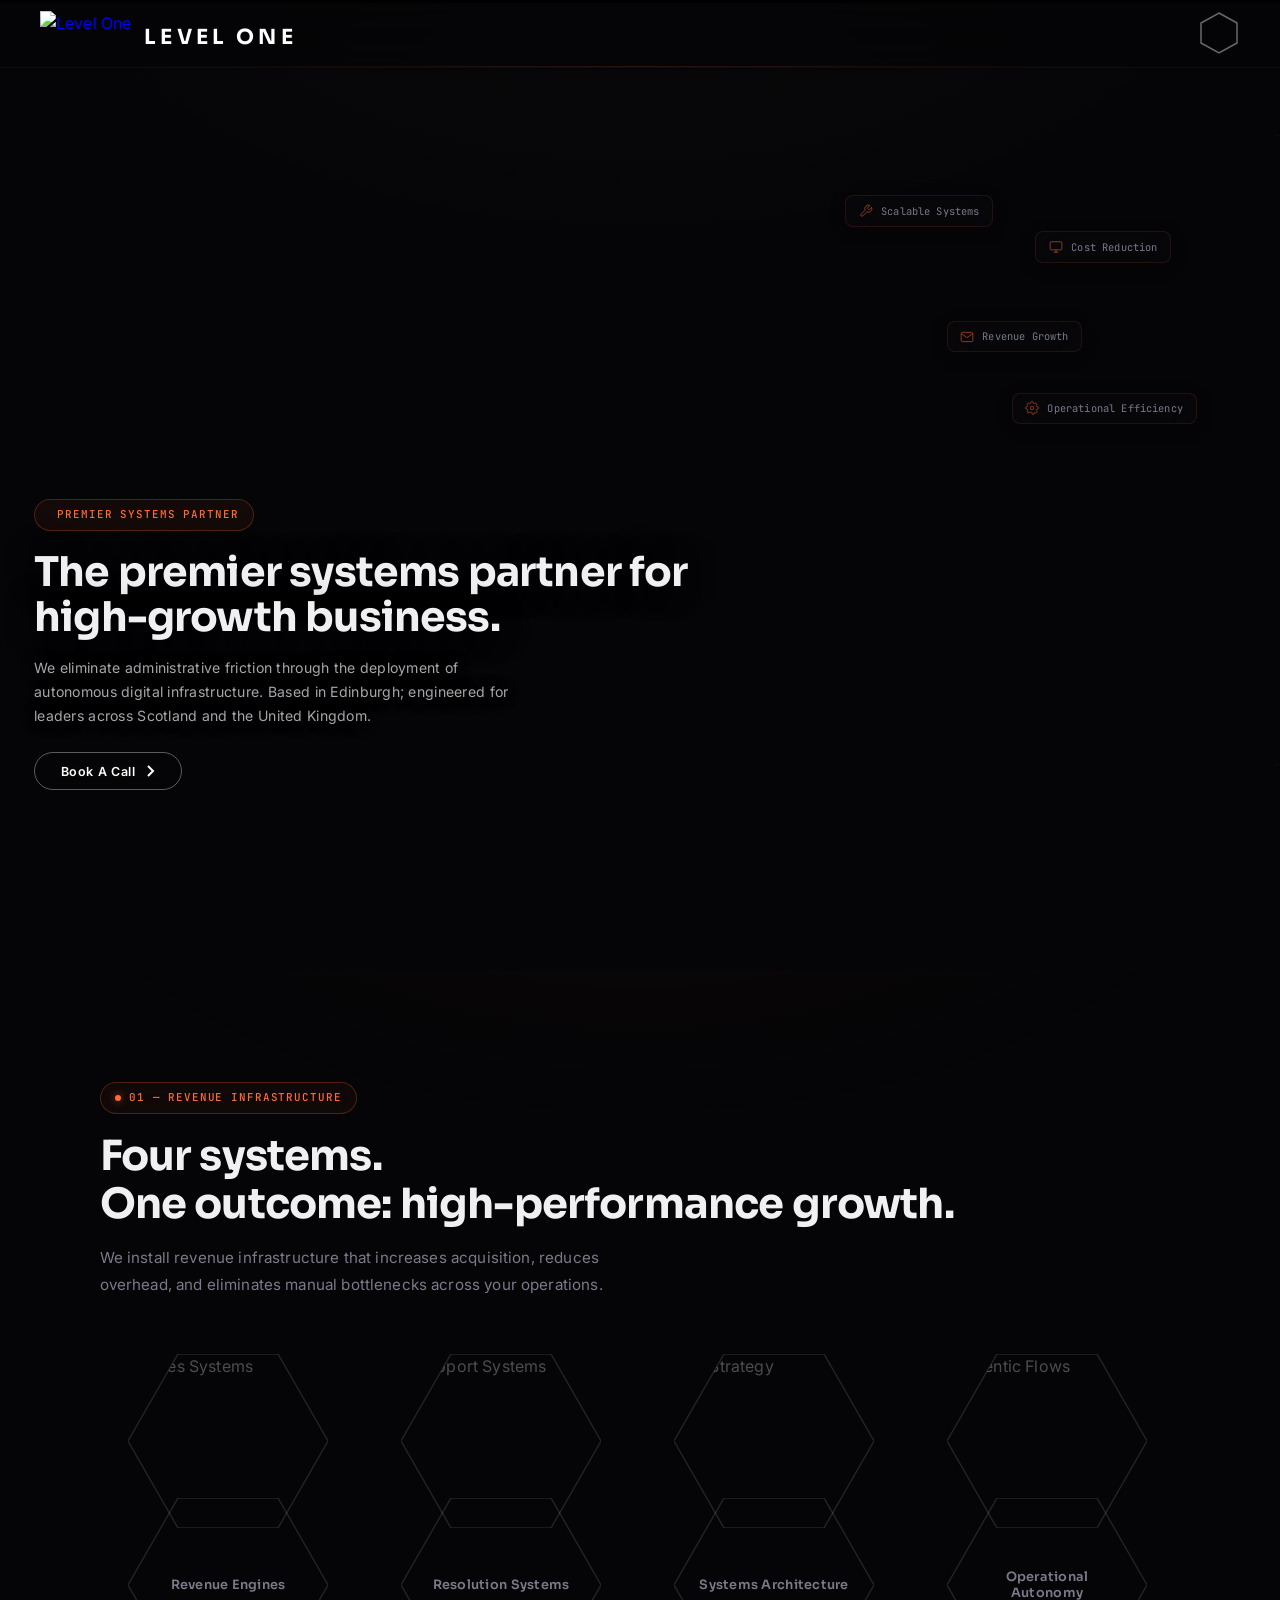
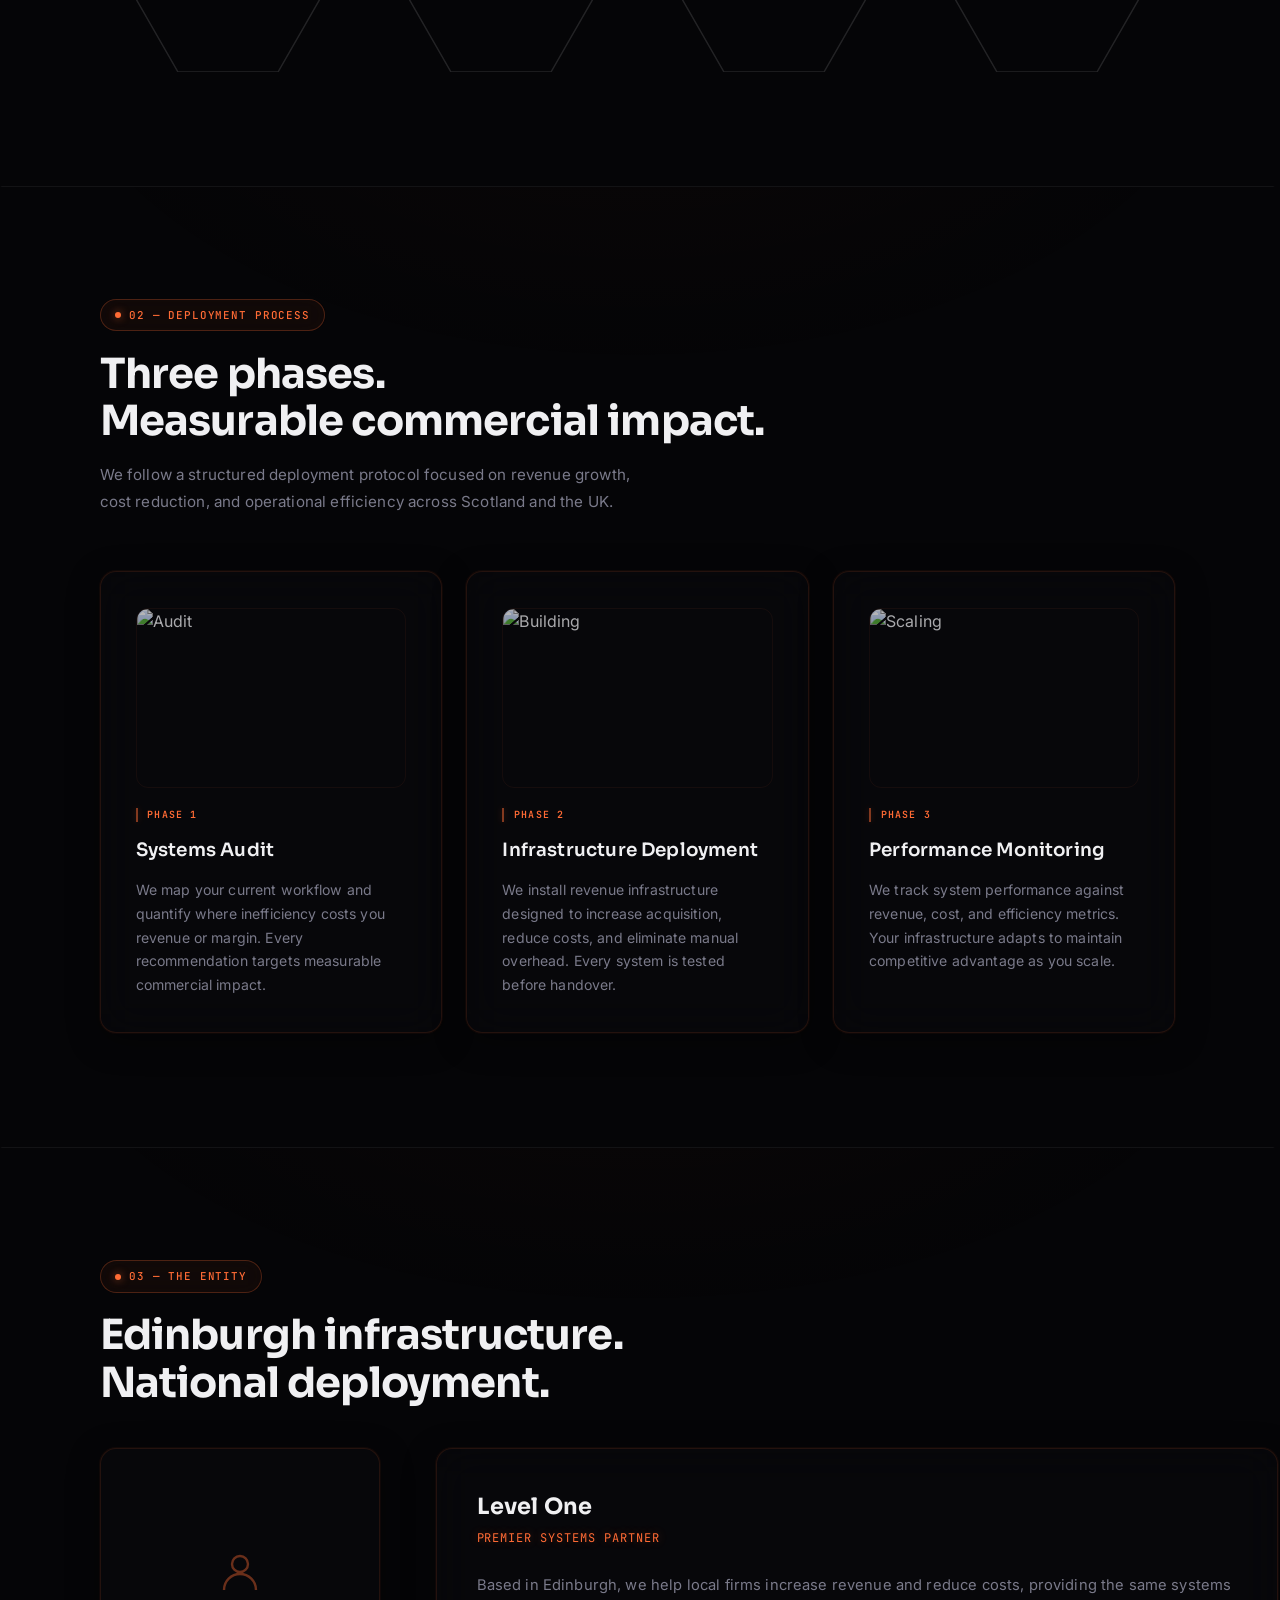
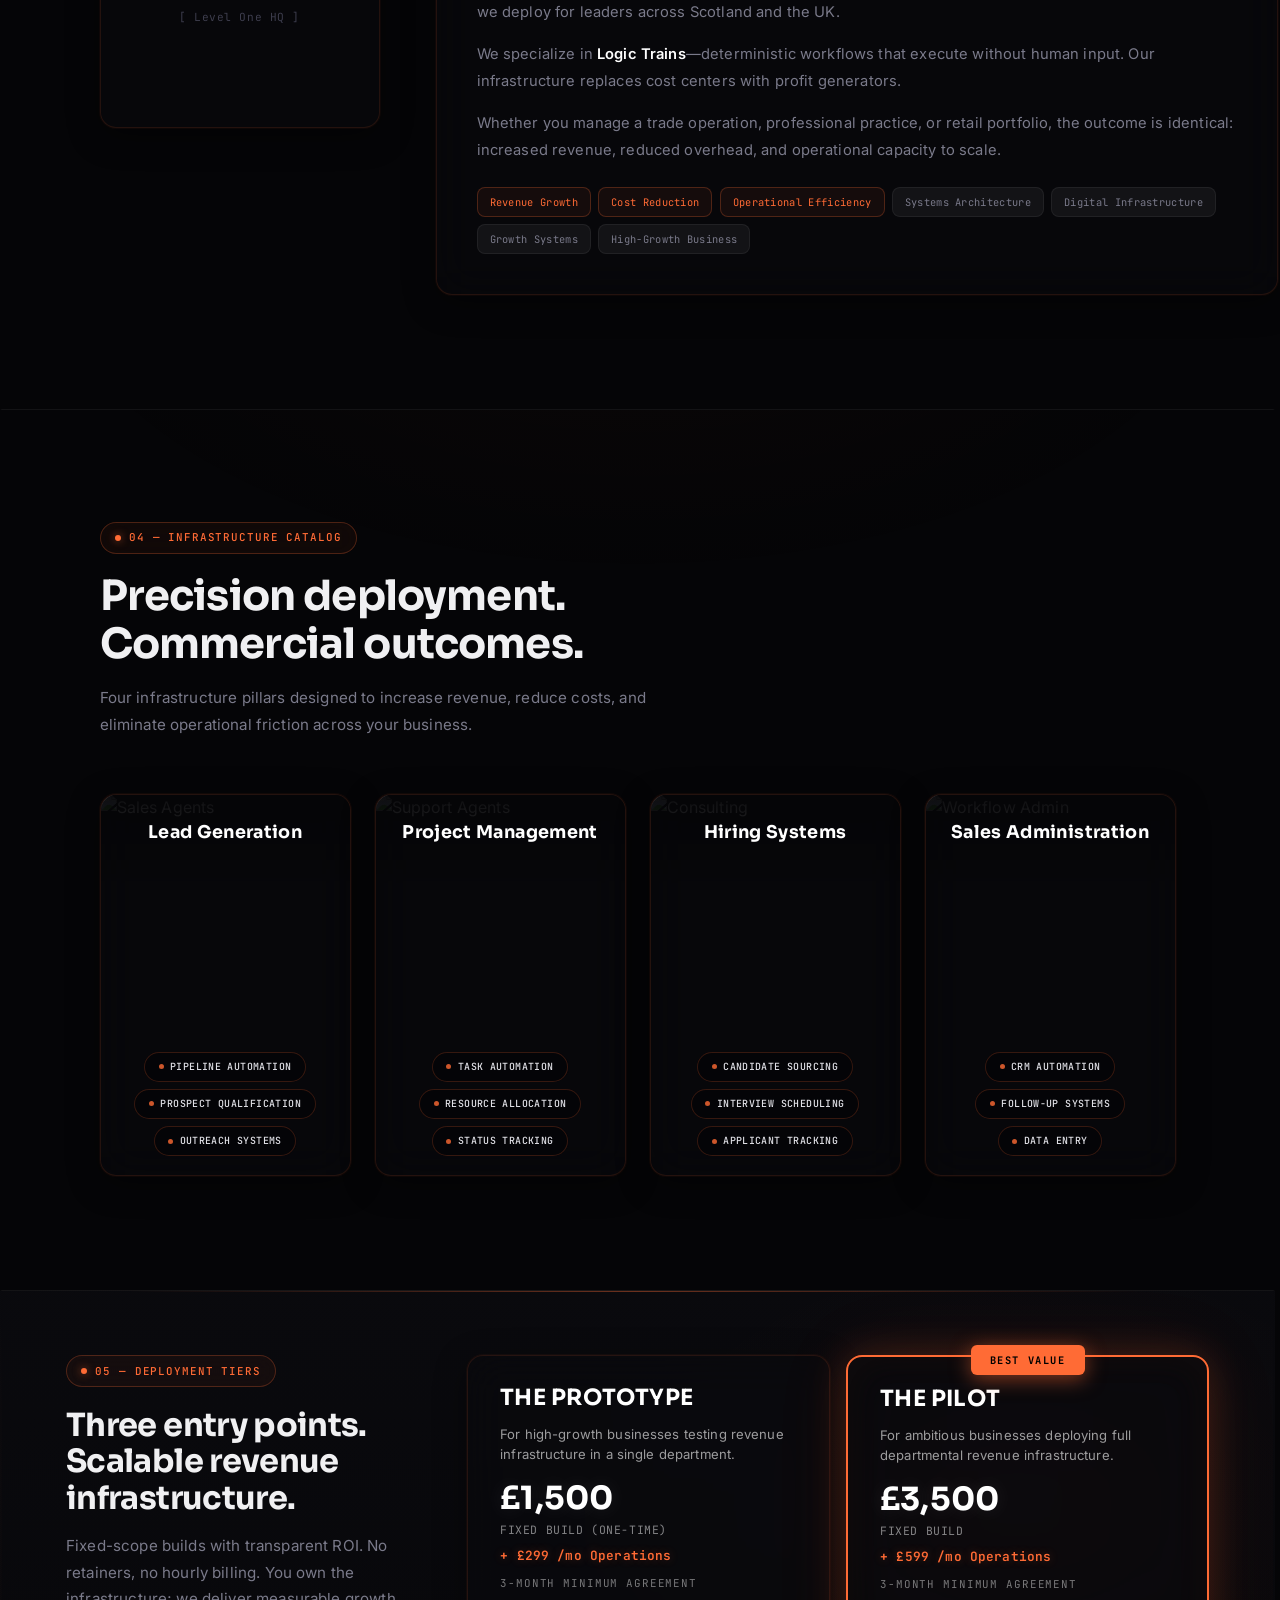
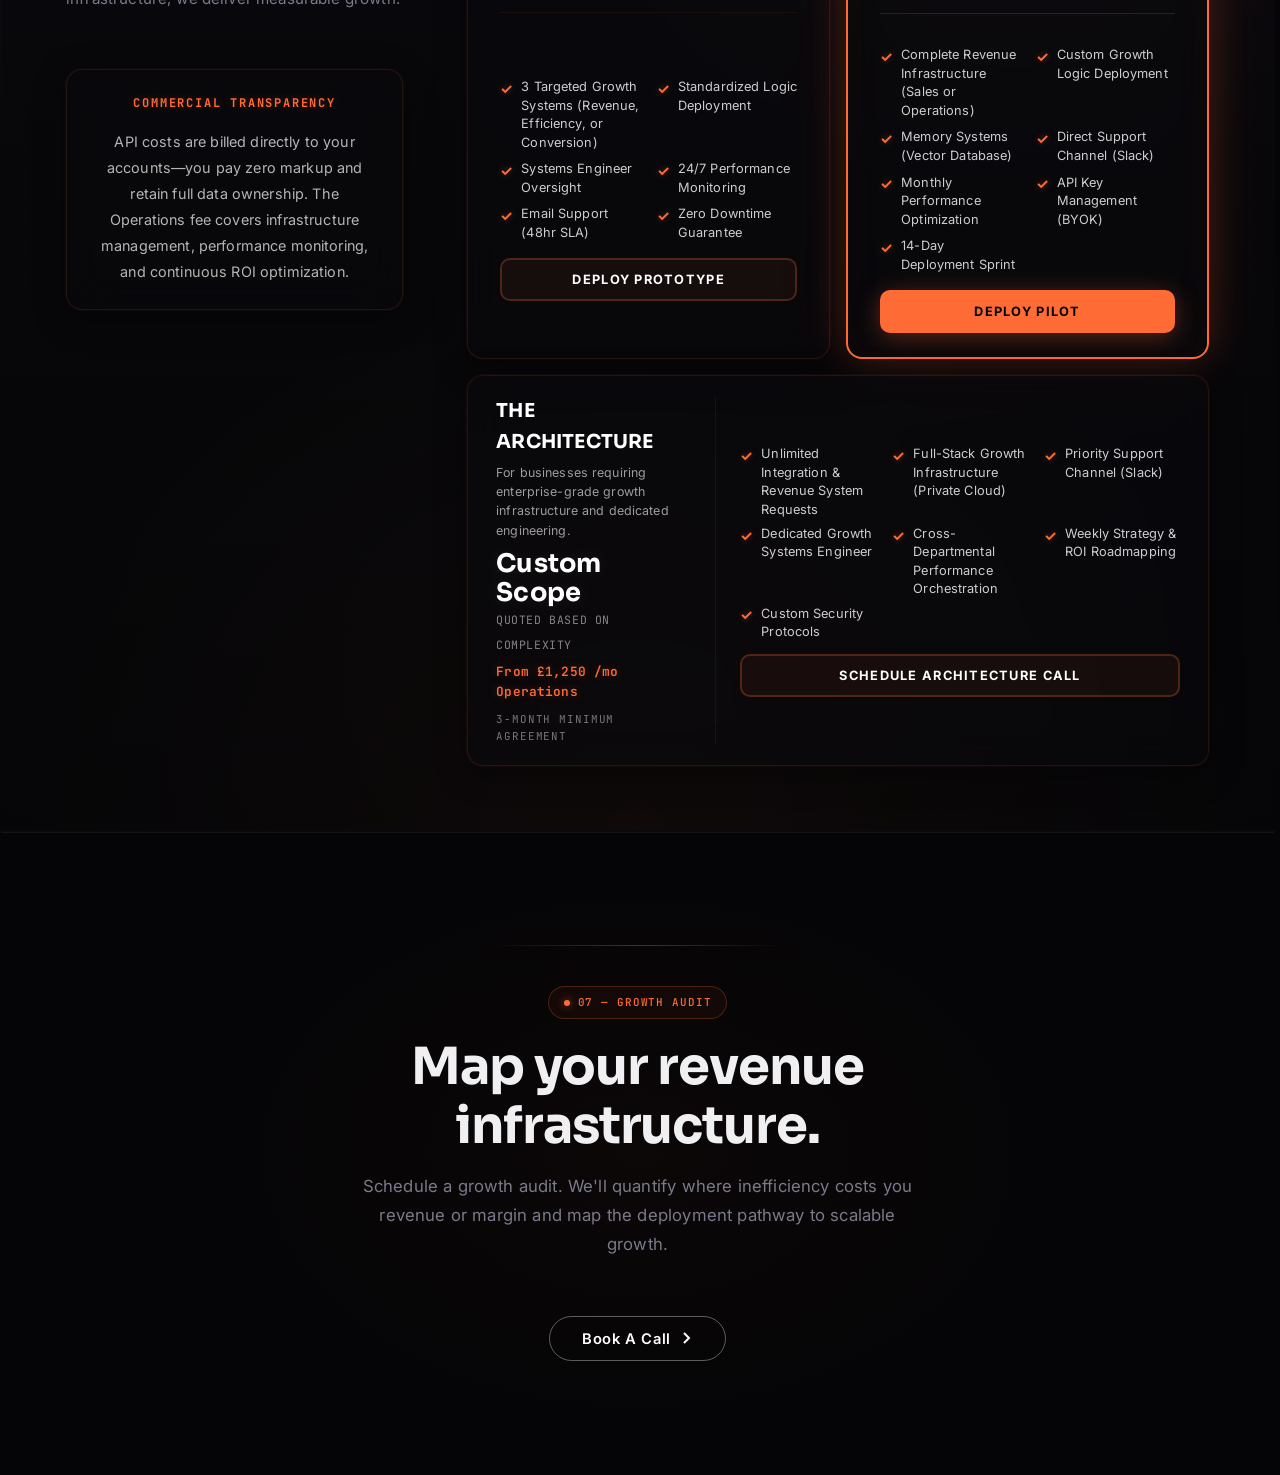
==== commit e6b45aa2: "Restructure hex pairs: vertical layout, single row, transparent text hex - Image hexagon on top, tex" ====
--- a/index.html
+++ b/index.html
@@ -113,17 +113,17 @@
     <!-- Hexagon Pairs Layout -->
     <div class="hex-pairs-container anim anim-up d3" id="hexPairsContainer">
 
-      <!-- Hexagon pairs grid (default view) -->
+      <!-- Hexagon pairs grid (default view) — single horizontal row -->
       <div class="hex-pairs-grid" id="hexPairsGrid">
 
-        <div class="hex-pair" data-system="sales">
+        <div class="hex-pair" data-system="sales" onclick="expandHexSystem('sales')">
           <div class="hex-img-wrap">
             <svg class="hex-clip-border" viewBox="0 0 200 174"><polygon points="50,0 150,0 200,87 150,174 50,174 0,87" fill="none" stroke="rgba(255,255,255,0.12)" stroke-width="1.5"/></svg>
             <div class="hex-img-inner">
               <img src="https://res.cloudinary.com/dw5n0wlmr/image/upload/v1770459449/Whisk_9083c2dff85528ca4114eca372fa5906dr.jpg" alt="Sales Systems">
             </div>
           </div>
-          <div class="hex-label-wrap" onclick="expandHexSystem('sales')">
+          <div class="hex-label-wrap">
             <svg class="hex-clip-border" viewBox="0 0 200 174"><polygon points="50,0 150,0 200,87 150,174 50,174 0,87" fill="none" stroke="rgba(255,255,255,0.12)" stroke-width="1.5"/></svg>
             <div class="hex-label-inner">
               <span class="hex-label-text">Revenue Engines</span>
@@ -131,14 +131,14 @@
           </div>
         </div>
 
-        <div class="hex-pair" data-system="support">
+        <div class="hex-pair" data-system="support" onclick="expandHexSystem('support')">
           <div class="hex-img-wrap">
             <svg class="hex-clip-border" viewBox="0 0 200 174"><polygon points="50,0 150,0 200,87 150,174 50,174 0,87" fill="none" stroke="rgba(255,255,255,0.12)" stroke-width="1.5"/></svg>
             <div class="hex-img-inner">
               <img src="https://res.cloudinary.com/dw5n0wlmr/image/upload/v1770459448/Whisk_d397bbc3aa1701280a94eea24f609ac5dr.jpg" alt="Support Systems">
             </div>
           </div>
-          <div class="hex-label-wrap" onclick="expandHexSystem('support')">
+          <div class="hex-label-wrap">
             <svg class="hex-clip-border" viewBox="0 0 200 174"><polygon points="50,0 150,0 200,87 150,174 50,174 0,87" fill="none" stroke="rgba(255,255,255,0.12)" stroke-width="1.5"/></svg>
             <div class="hex-label-inner">
               <span class="hex-label-text">Resolution Systems</span>
@@ -146,14 +146,14 @@
           </div>
         </div>
 
-        <div class="hex-pair" data-system="consulting">
+        <div class="hex-pair" data-system="consulting" onclick="expandHexSystem('consulting')">
           <div class="hex-img-wrap">
             <svg class="hex-clip-border" viewBox="0 0 200 174"><polygon points="50,0 150,0 200,87 150,174 50,174 0,87" fill="none" stroke="rgba(255,255,255,0.12)" stroke-width="1.5"/></svg>
             <div class="hex-img-inner">
               <img src="https://res.cloudinary.com/dw5n0wlmr/image/upload/v1770459442/Whisk_26e82c97b8738ed83da4cdbe4acb856ddr.jpg" alt="AI Strategy">
             </div>
           </div>
-          <div class="hex-label-wrap" onclick="expandHexSystem('consulting')">
+          <div class="hex-label-wrap">
             <svg class="hex-clip-border" viewBox="0 0 200 174"><polygon points="50,0 150,0 200,87 150,174 50,174 0,87" fill="none" stroke="rgba(255,255,255,0.12)" stroke-width="1.5"/></svg>
             <div class="hex-label-inner">
               <span class="hex-label-text">Systems Architecture</span>
@@ -161,14 +161,14 @@
           </div>
         </div>
 
-        <div class="hex-pair" data-system="workflow">
+        <div class="hex-pair" data-system="workflow" onclick="expandHexSystem('workflow')">
           <div class="hex-img-wrap">
             <svg class="hex-clip-border" viewBox="0 0 200 174"><polygon points="50,0 150,0 200,87 150,174 50,174 0,87" fill="none" stroke="rgba(255,255,255,0.12)" stroke-width="1.5"/></svg>
             <div class="hex-img-inner">
               <img src="https://res.cloudinary.com/dw5n0wlmr/image/upload/v1770459438/Whisk_054b050aea37afcbb5c4beaa69bd3260dr.jpg" alt="Agentic Flows">
             </div>
           </div>
-          <div class="hex-label-wrap" onclick="expandHexSystem('workflow')">
+          <div class="hex-label-wrap">
             <svg class="hex-clip-border" viewBox="0 0 200 174"><polygon points="50,0 150,0 200,87 150,174 50,174 0,87" fill="none" stroke="rgba(255,255,255,0.12)" stroke-width="1.5"/></svg>
             <div class="hex-label-inner">
               <span class="hex-label-text">Operational Autonomy</span>
--- a/css/layout.css
+++ b/css/layout.css
@@ -505,47 +505,44 @@
    HEXAGON PAIRS — Revenue Infrastructure (01)
    ============================================ */
 
-/* Clip-path for hexagon shapes */
-.hex-clip {
-  clip-path: polygon(25% 0%, 75% 0%, 100% 50%, 75% 100%, 25% 100%, 0% 50%);
-}
-
 /* Container */
 .hex-pairs-container {
   position: relative;
-  min-height: 320px;
-}
-
-/* ---- DEFAULT GRID VIEW (4 hex pairs) ---- */
+  min-height: 280px;
+}
+
+/* ---- DEFAULT GRID VIEW — single horizontal row ---- */
 .hex-pairs-grid {
   display: grid;
-  grid-template-columns: repeat(2, 1fr);
-  gap: 2.5rem 1.5rem;
+  grid-template-columns: repeat(4, 1fr);
+  gap: 1rem;
   justify-items: center;
   transition: opacity 0.5s ease, transform 0.5s ease;
 }
 
-/* Each hex pair: image hex + label hex side-by-side */
+/* Each hex pair: image on top, text below (vertical) */
 .hex-pair {
   display: flex;
+  flex-direction: column;
   align-items: center;
   gap: 0;
   position: relative;
+  cursor: pointer;
 }
 
 /* Shared hex wrapper base */
 .hex-img-wrap,
 .hex-label-wrap {
   position: relative;
-  width: 180px;
-  height: 157px; /* 180 * 0.866 */
-}
-
-/* Attach hexagons: label overlaps image slightly */
+  width: 200px;
+  height: 174px;
+}
+
+/* Text hex overlaps image slightly from below */
 .hex-label-wrap {
-  margin-left: -30px;
-  cursor: pointer;
+  margin-top: -30px;
   z-index: 2;
+  pointer-events: none; /* clicks go through to .hex-pair */
 }
 
 .hex-img-wrap {
@@ -575,29 +572,17 @@
   width: 100%;
   height: 100%;
   object-fit: cover;
-  opacity: 0.35;
+  opacity: 0.3;
   transform: scale(1);
   transition: opacity 0.5s ease, transform 0.6s var(--ease-out-expo);
 }
 
-/* Image hex hover: lights up and zooms */
-.hex-img-wrap:hover img {
-  opacity: 0.9;
-  transform: scale(1.1);
-}
-
-.hex-img-wrap:hover .hex-clip-border polygon {
-  stroke: rgba(255, 255, 255, 0.3);
-  filter: drop-shadow(0 0 8px rgba(255, 255, 255, 0.15));
-}
-
-/* ---- LABEL HEXAGON ---- */
+/* ---- LABEL HEXAGON — transparent ---- */
 .hex-label-inner {
   position: absolute;
   inset: 0;
   clip-path: polygon(25% 0%, 75% 0%, 100% 50%, 75% 100%, 25% 100%, 0% 50%);
-  background: rgba(10, 10, 14, 0.85);
-  backdrop-filter: blur(12px);
+  background: transparent;
   display: flex;
   align-items: center;
   justify-content: center;
@@ -606,28 +591,36 @@
 
 .hex-label-text {
   font-family: var(--heading);
-  font-size: 0.82rem;
+  font-size: 0.8rem;
   font-weight: 600;
   color: var(--text-secondary);
   text-align: center;
-  padding: 0 1.2rem;
+  padding: 0 1.5rem;
   line-height: 1.3;
   letter-spacing: 0.02em;
   transition: color 0.4s ease, text-shadow 0.4s ease;
 }
 
-/* Label hex hover: white glow */
-.hex-label-wrap:hover .hex-label-text {
+/* ---- LINKED HOVER: hovering the pair triggers BOTH hexagons ---- */
+/* Image lights up + zooms */
+.hex-pair:hover .hex-img-inner img {
+  opacity: 0.9;
+  transform: scale(1.12);
+}
+
+.hex-pair:hover .hex-img-wrap .hex-clip-border polygon {
+  stroke: rgba(255, 255, 255, 0.3);
+  filter: drop-shadow(0 0 10px rgba(255, 255, 255, 0.2));
+}
+
+/* Text glows white */
+.hex-pair:hover .hex-label-text {
   color: #ffffff;
-  text-shadow: 0 0 20px rgba(255, 255, 255, 0.5);
-}
-
-.hex-label-wrap:hover .hex-label-inner {
-  background: rgba(15, 15, 20, 0.95);
-}
-
-.hex-label-wrap:hover .hex-clip-border polygon {
-  stroke: rgba(255, 255, 255, 0.45);
+  text-shadow: 0 0 20px rgba(255, 255, 255, 0.6);
+}
+
+.hex-pair:hover .hex-label-wrap .hex-clip-border polygon {
+  stroke: rgba(255, 255, 255, 0.4);
   filter: drop-shadow(0 0 12px rgba(255, 255, 255, 0.3));
 }
 
@@ -1107,9 +1100,9 @@
 /* GLOBAL RESPONSIVE */
 @media (max-width: 1024px) {
   .services-grid { grid-template-columns: repeat(2, 1fr); }
-  .hex-expanded { grid-template-columns: 170px 1fr; gap: 1.5rem; }
-  .hex-img-wrap, .hex-label-wrap { width: 155px; height: 134px; }
-  .hex-label-wrap { margin-left: -25px; }
+  .hex-expanded { grid-template-columns: 160px 1fr; gap: 1.5rem; }
+  .hex-img-wrap, .hex-label-wrap { width: 170px; height: 148px; }
+  .hex-label-wrap { margin-top: -26px; }
   .hex-card-metrics { grid-template-columns: repeat(3, 1fr); gap: 0.75rem; }
 }
 
@@ -1120,8 +1113,9 @@
   .about-tags { justify-content: center; }
   .services-grid { grid-template-columns: 1fr; }
   nav { padding: 0 1.5rem; }
-  .hex-pairs-grid { grid-template-columns: 1fr; gap: 2rem; }
-  .hex-pair { justify-content: center; }
+  .hex-pairs-grid { grid-template-columns: repeat(2, 1fr); gap: 1.5rem 1rem; }
+  .hex-img-wrap, .hex-label-wrap { width: 180px; height: 157px; }
+  .hex-label-wrap { margin-top: -28px; }
   .hex-expanded { grid-template-columns: 1fr; }
   .hex-expanded-sidebar {
     flex-direction: row;
@@ -1144,8 +1138,9 @@
   .feature-grid,
   .process-grid,
   .services-grid { gap: 1rem; }
-  .hex-img-wrap, .hex-label-wrap { width: 140px; height: 121px; }
-  .hex-label-wrap { margin-left: -20px; }
+  .hex-pairs-grid { grid-template-columns: repeat(2, 1fr); gap: 1.5rem 0.5rem; }
+  .hex-img-wrap, .hex-label-wrap { width: 150px; height: 130px; }
+  .hex-label-wrap { margin-top: -22px; }
   .hex-label-text { font-size: 0.72rem; padding: 0 0.8rem; }
   .hex-card-content { padding: 1.5rem; }
   .hex-card-metrics { grid-template-columns: 1fr; }
@@ -1153,8 +1148,9 @@
 }
 
 @media (max-width: 480px) {
-  .hex-img-wrap, .hex-label-wrap { width: 120px; height: 104px; }
-  .hex-label-wrap { margin-left: -16px; }
+  .hex-pairs-grid { grid-template-columns: repeat(2, 1fr); gap: 1rem 0.25rem; }
+  .hex-img-wrap, .hex-label-wrap { width: 130px; height: 113px; }
+  .hex-label-wrap { margin-top: -18px; }
   .hex-label-text { font-size: 0.65rem; padding: 0 0.5rem; }
   .hex-expanded-sidebar { flex-direction: column; }
   .hex-mini-pair { padding: 0.4rem 0.5rem; }
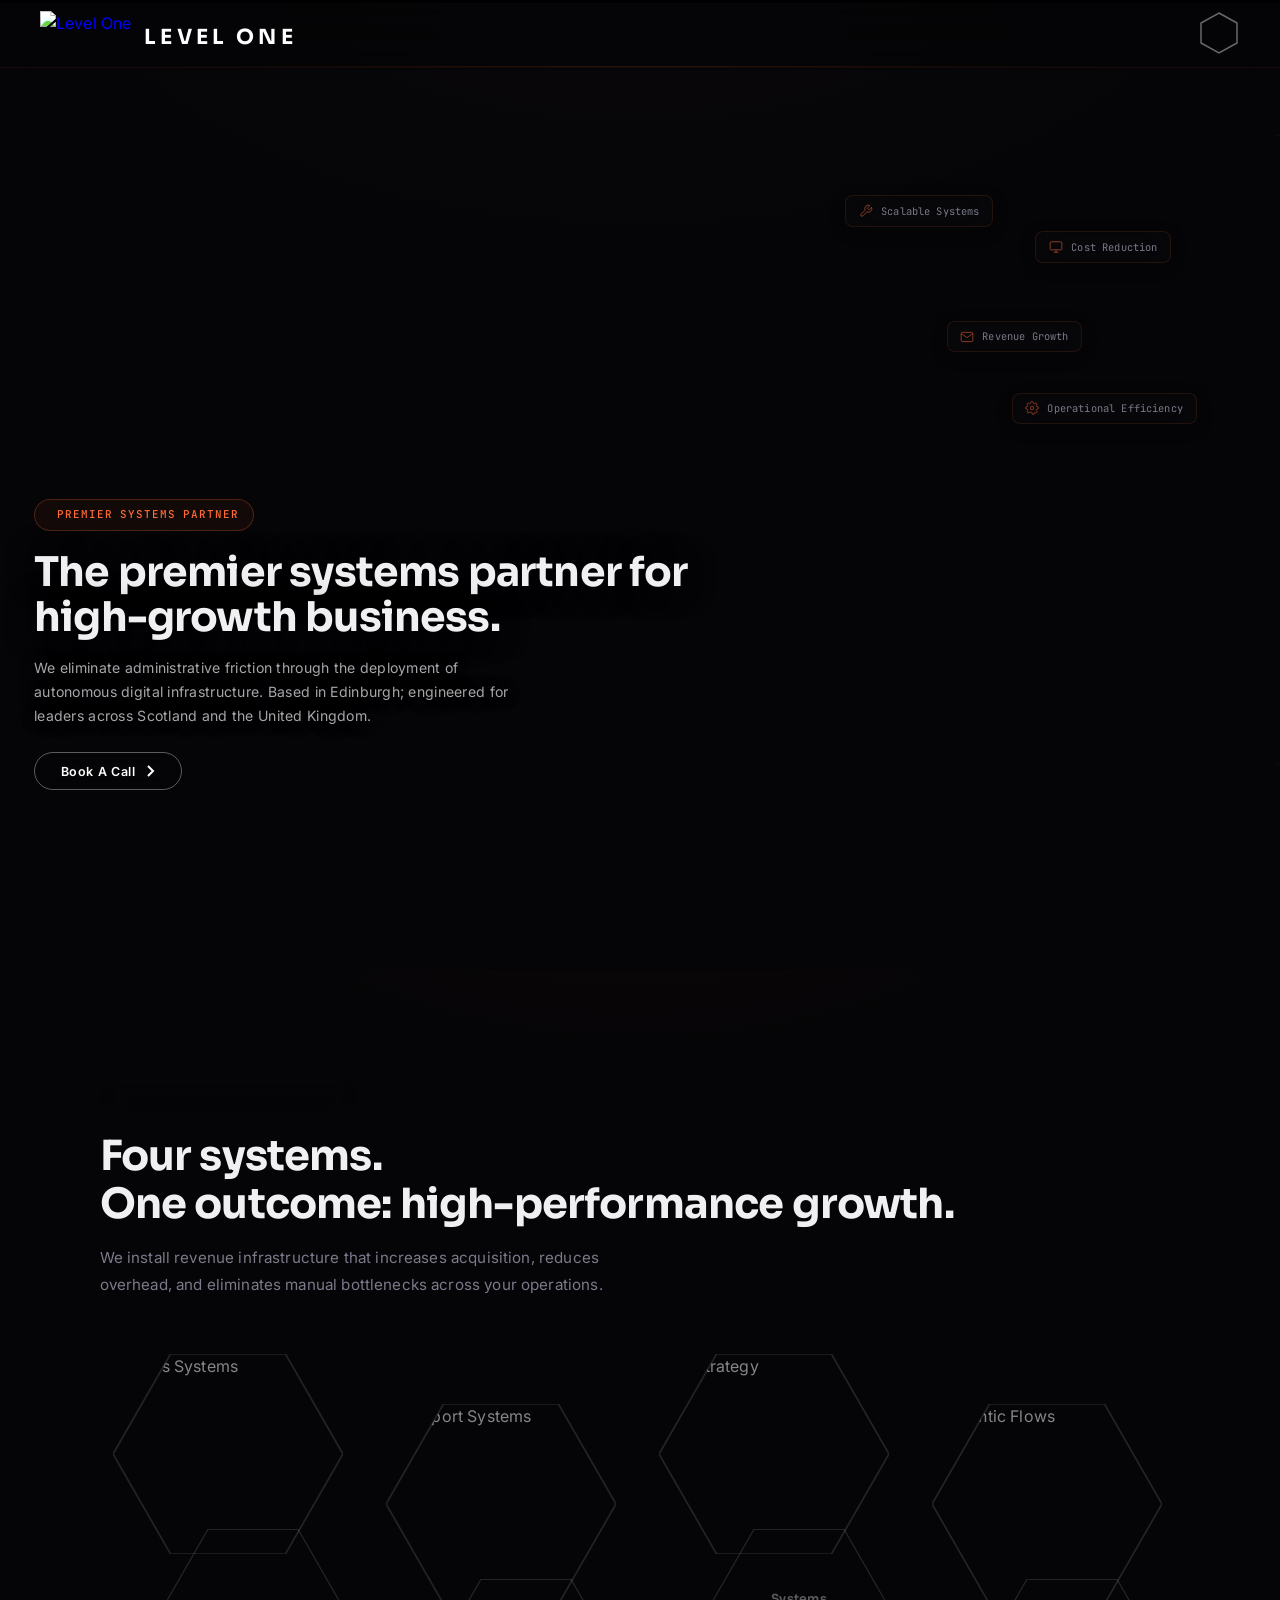
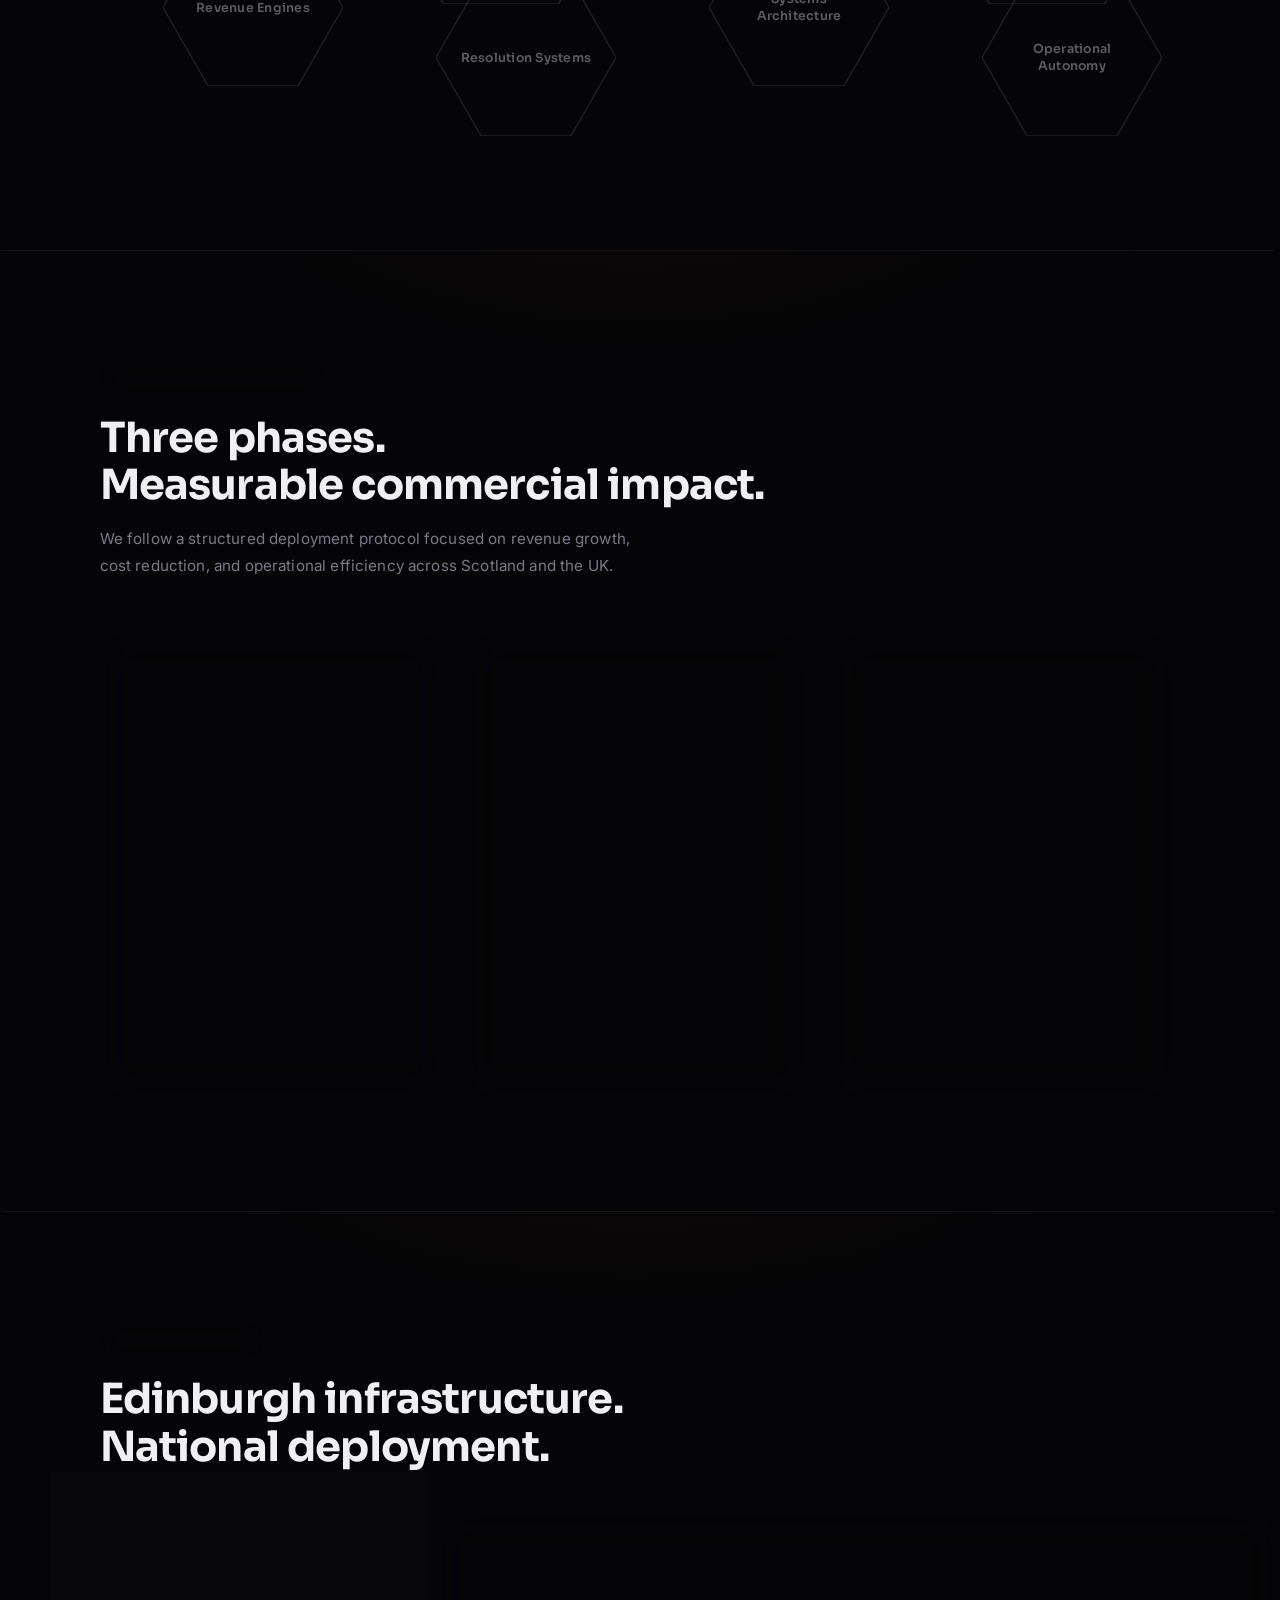
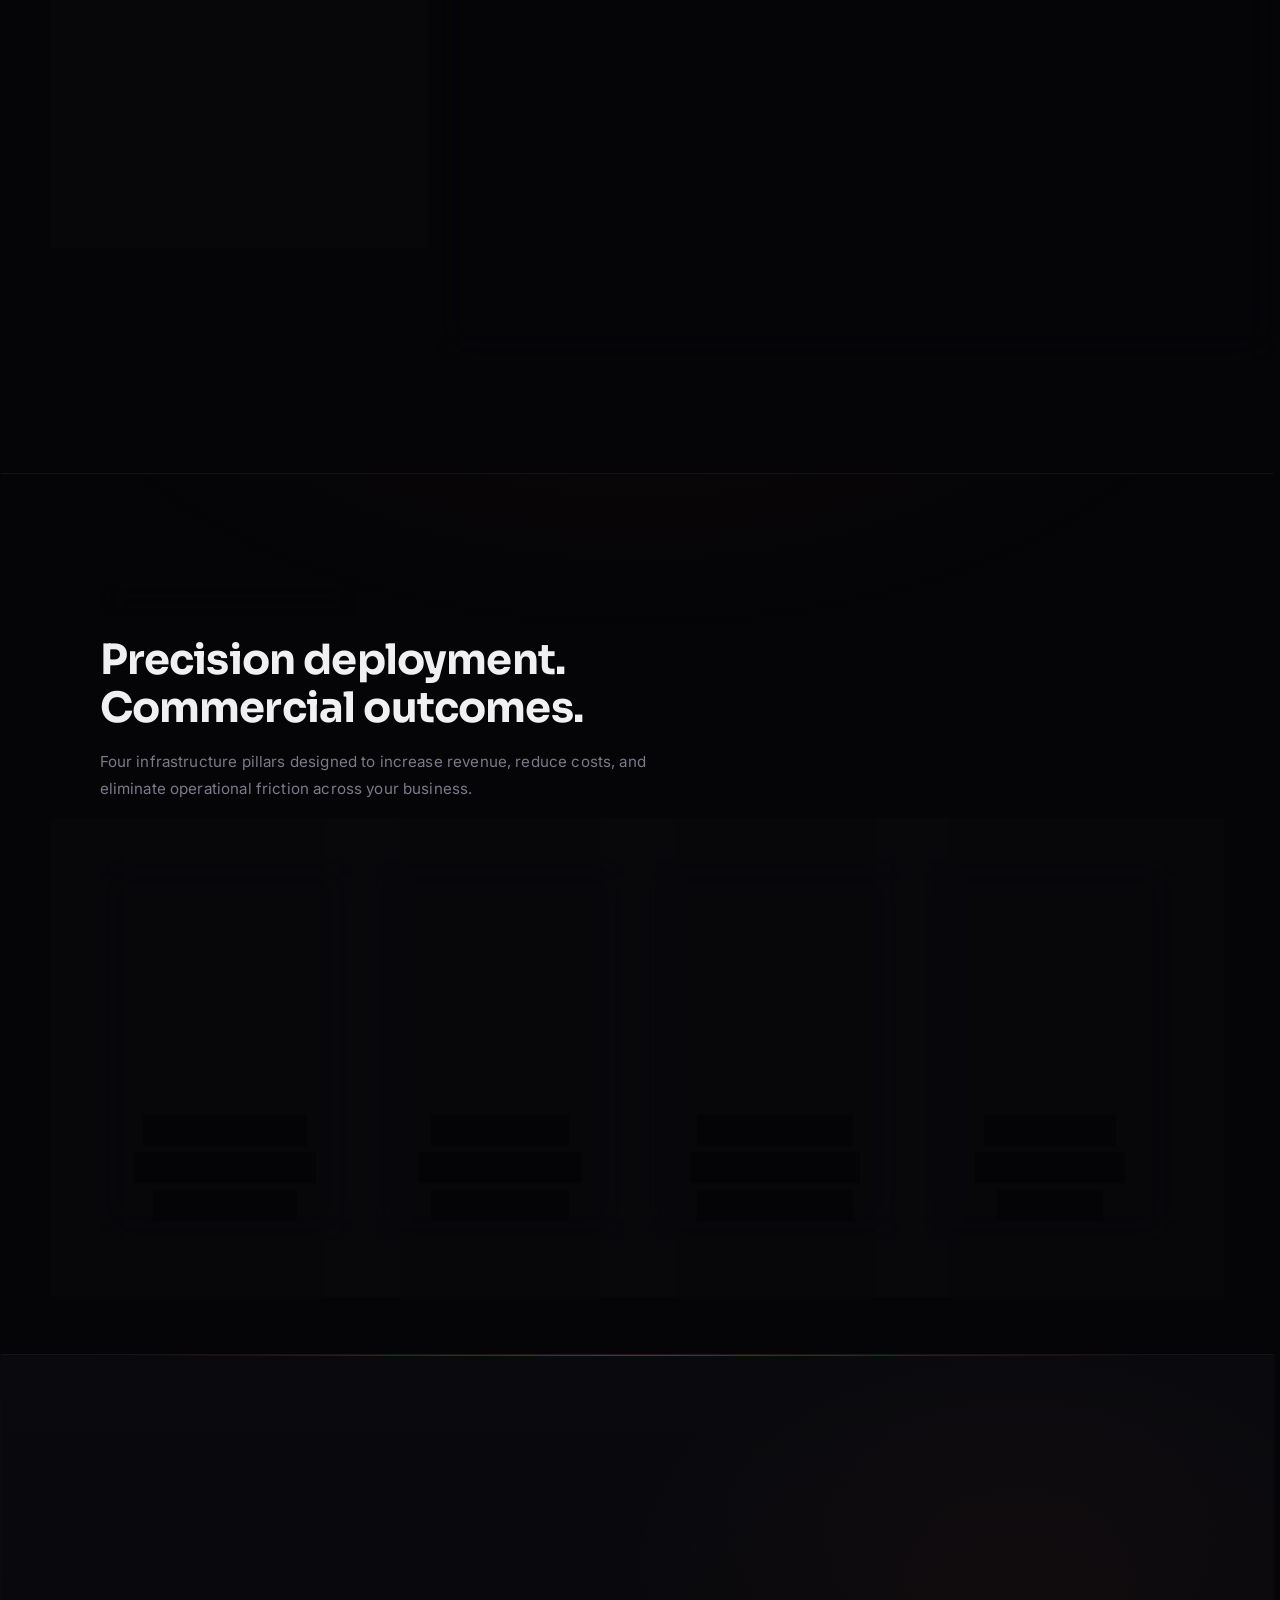
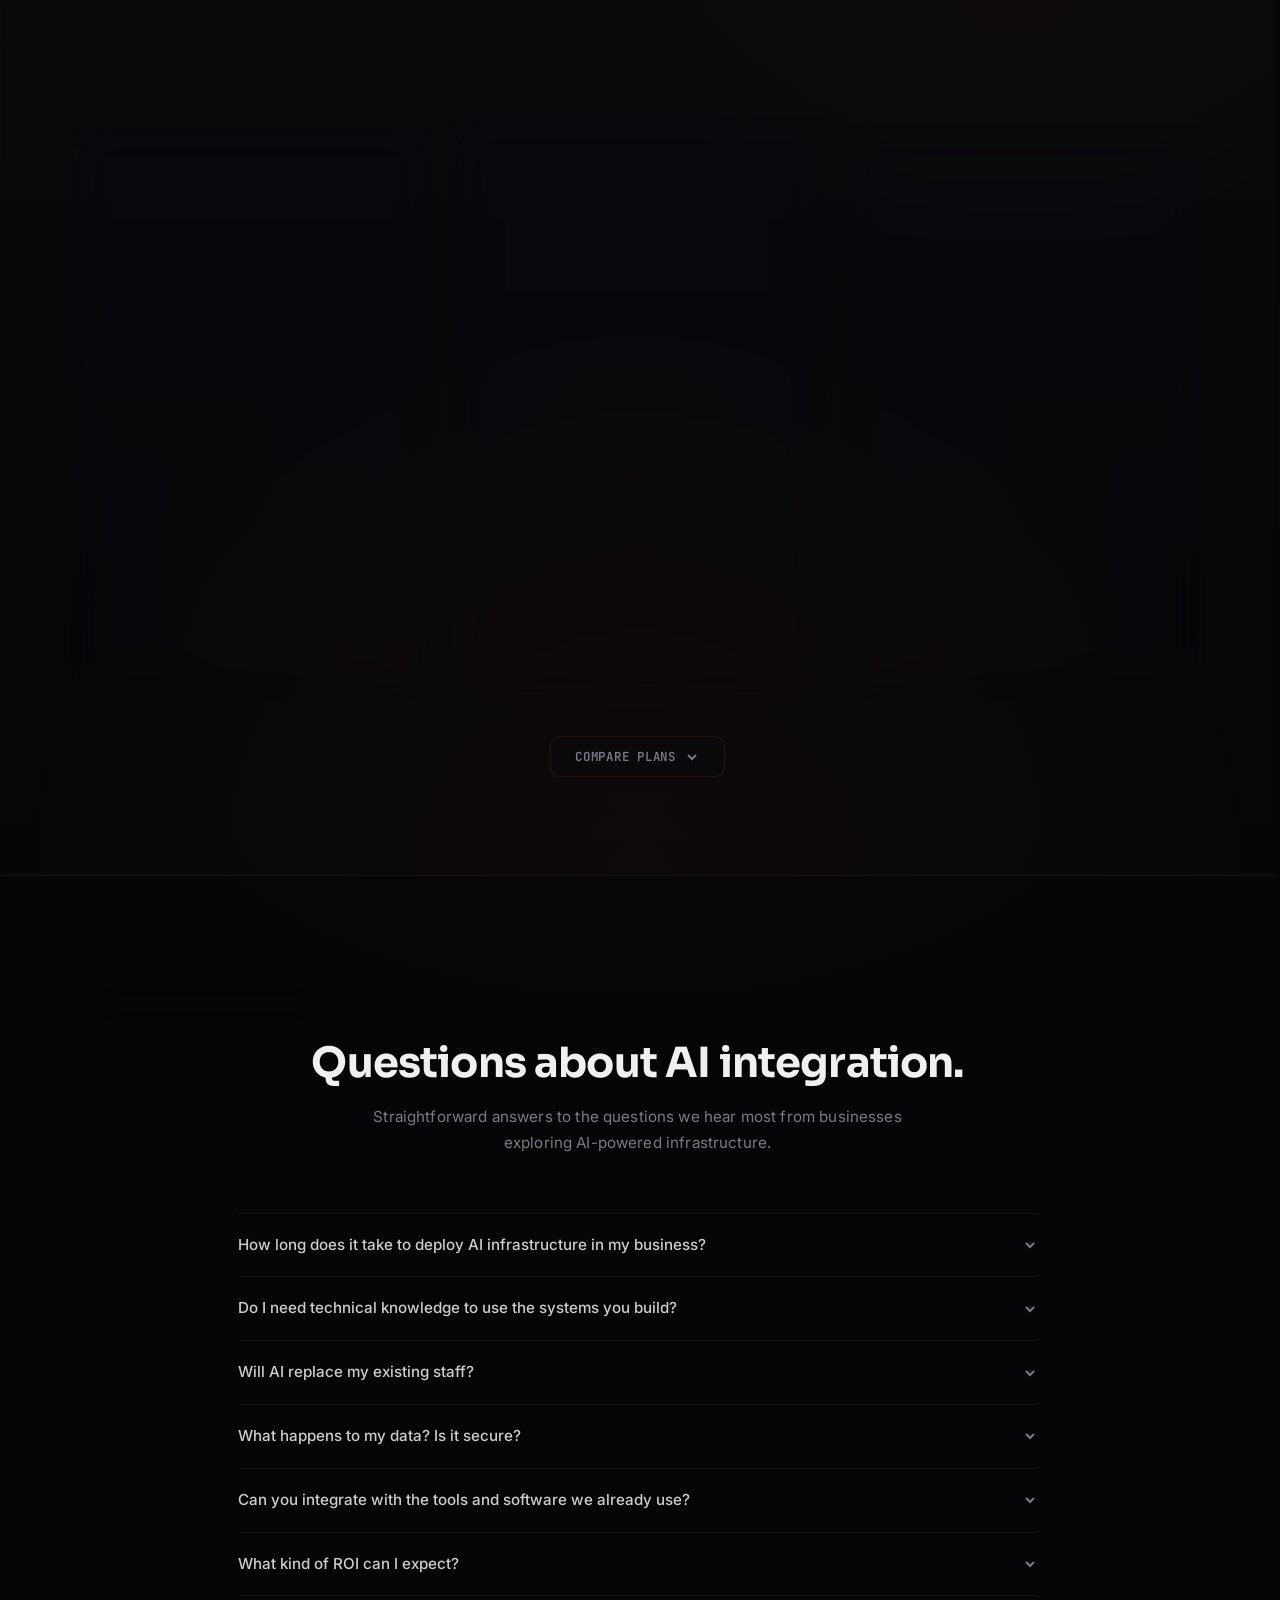
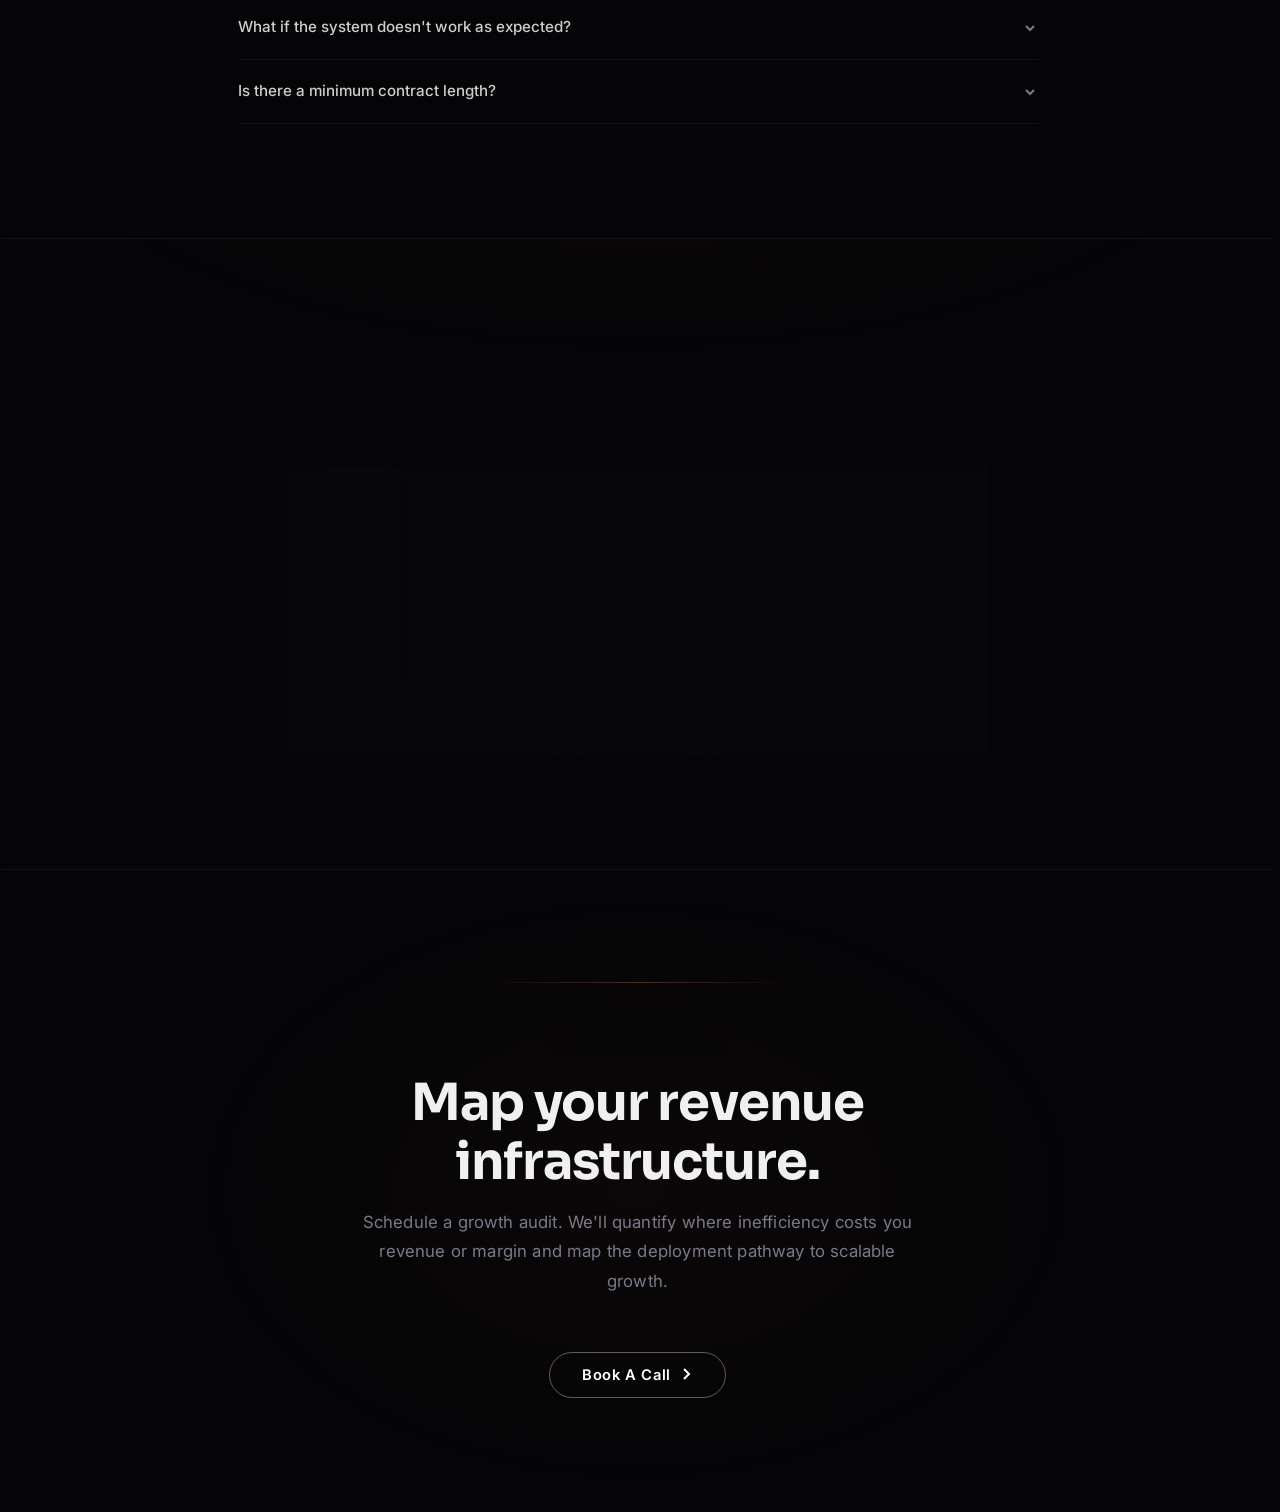
==== commit 07194d2c: "Redesign hex pairs, pricing section, add Q&A and reviews carousel - Hex pairs: larger image hexes, t" ====
--- a/index.html
+++ b/index.html
@@ -358,110 +358,391 @@
   </div>
 </section>
 
- <section class="pricing-section" id="pricing">
-  <div class="section-inner pricing-layout">
-
-    <div class="pricing-left">
-      <div class="section-num anim anim-up"><span class="pulse"></span> 05 — Deployment Tiers</div>
-      <h2 class="section-title anim anim-up d1">Three entry points.<br>Scalable revenue infrastructure.</h2>
-      <p class="section-desc anim anim-up d2">Fixed-scope builds with transparent ROI. No retainers, no hourly billing. You own the infrastructure; we deliver measurable growth.</p>
-      <div class="pricing-transparency anim anim-up d3">
-        <div class="pricing-transparency-title">Commercial Transparency</div>
-        <p class="pricing-transparency-text">
-          API costs are billed directly to your accounts—you pay zero markup and retain full data ownership.
-          The Operations fee covers infrastructure management, performance monitoring, and continuous ROI optimization.
-        </p>
-      </div>
-    </div>
-
-    <div class="pricing-right">
-      <div class="pricing-grid">
-
-        <div class="pricing-card anim anim-up d3">
-          <div class="pricing-card-meta">
-            <h3 class="pricing-title">The Prototype</h3>
-            <p class="pricing-subtitle">For high-growth businesses testing revenue infrastructure in a single department.</p>
-            <div class="pricing-price">
-              <span class="price-amount">£1,500</span>
-              <span class="price-period">Fixed Build (One-time)</span>
-            </div>
-            <div class="pricing-monthly">+ £299 /mo Operations</div>
-            <div class="pricing-commitment">3-Month Minimum Agreement</div>
-          </div>
-          <div class="pricing-card-detail">
-            <div class="pricing-features">
-              <div class="pricing-feature">3 Targeted Growth Systems (Revenue, Efficiency, or Conversion)</div>
-              <div class="pricing-feature">Standardized Logic Deployment</div>
-              <div class="pricing-feature">Systems Engineer Oversight</div>
-              <div class="pricing-feature">24/7 Performance Monitoring</div>
-              <div class="pricing-feature">Email Support (48hr SLA)</div>
-              <div class="pricing-feature">Zero Downtime Guarantee</div>
-            </div>
-            <button onclick="openCalendar('The Prototype')" class="pricing-btn outline">Deploy Prototype</button>
-          </div>
-        </div>
-
-        <div class="pricing-card featured anim anim-up d4">
-          <div class="pricing-card-meta">
-            <h3 class="pricing-title">The Pilot</h3>
-            <p class="pricing-subtitle">For ambitious businesses deploying full departmental revenue infrastructure.</p>
-            <div class="pricing-price">
-              <span class="price-amount">£3,500</span>
-              <span class="price-period">Fixed Build</span>
-            </div>
-            <div class="pricing-monthly">+ £599 /mo Operations</div>
-            <div class="pricing-commitment">3-Month Minimum Agreement</div>
-          </div>
-          <div class="pricing-card-detail">
-            <div class="pricing-features">
-              <div class="pricing-feature">Complete Revenue Infrastructure (Sales or Operations)</div>
-              <div class="pricing-feature">Custom Growth Logic Deployment</div>
-              <div class="pricing-feature">Memory Systems (Vector Database)</div>
-              <div class="pricing-feature">Direct Support Channel (Slack)</div>
-              <div class="pricing-feature">Monthly Performance Optimization</div>
-              <div class="pricing-feature">API Key Management (BYOK)</div>
-              <div class="pricing-feature">14-Day Deployment Sprint</div>
-            </div>
-            <button onclick="openCalendar('The Pilot')" class="pricing-btn solid">Deploy Pilot</button>
-          </div>
-        </div>
-
-        <div class="pricing-card anim anim-up d5">
-          <div class="pricing-card-meta">
-            <h3 class="pricing-title">The Architecture</h3>
-            <p class="pricing-subtitle">For businesses requiring enterprise-grade growth infrastructure and dedicated engineering.</p>
-            <div class="pricing-price">
-              <span class="price-amount">Custom Scope</span>
-              <span class="price-period">Quoted based on complexity</span>
-            </div>
-            <div class="pricing-monthly">From £1,250 /mo Operations</div>
-            <div class="pricing-commitment">3-Month Minimum Agreement</div>
-          </div>
-          <div class="pricing-card-detail">
-            <div class="pricing-features">
-              <div class="pricing-feature">Unlimited Integration &amp; Revenue System Requests</div>
-              <div class="pricing-feature">Full-Stack Growth Infrastructure (Private Cloud)</div>
-              <div class="pricing-feature">Priority Support Channel (Slack)</div>
-              <div class="pricing-feature">Dedicated Growth Systems Engineer</div>
-              <div class="pricing-feature">Cross-Departmental Performance Orchestration</div>
-              <div class="pricing-feature">Weekly Strategy &amp; ROI Roadmapping</div>
-              <div class="pricing-feature">Custom Security Protocols</div>
-            </div>
-            <button onclick="openCalendar('The Architecture')" class="pricing-btn outline">Schedule Architecture Call</button>
-          </div>
-        </div>
-
+<section class="pricing-section" id="pricing">
+  <div class="section-inner pricing-centered">
+
+    <div class="section-num anim anim-up" style="text-align:center"><span class="pulse"></span> 05 — Deployment Tiers</div>
+    <h2 class="section-title anim anim-up d1" style="text-align:center">Three entry points.<br>Scalable revenue infrastructure.</h2>
+    <p class="section-desc anim anim-up d2" style="text-align:center;margin-left:auto;margin-right:auto">Fixed-scope builds with transparent ROI. No retainers, no hourly billing. You own the infrastructure; we deliver measurable growth.</p>
+
+    <div class="pricing-cards-row">
+
+      <div class="pricing-card-v2 anim anim-up d2">
+        <div class="pricing-card-v2-inner">
+          <h3 class="pricing-v2-title">The Prototype</h3>
+          <p class="pricing-v2-subtitle">For high-growth businesses testing revenue infrastructure in a single department.</p>
+          <div class="pricing-v2-price">
+            <span class="pricing-v2-amount">£1,500</span>
+            <span class="pricing-v2-period">Fixed Build (One-time)</span>
+          </div>
+          <div class="pricing-v2-monthly">+ £299 /mo Operations</div>
+          <div class="pricing-v2-commitment">3-Month Minimum Agreement</div>
+          <div class="pricing-v2-features">
+            <div class="pricing-v2-feature">3 Targeted Growth Systems</div>
+            <div class="pricing-v2-feature">Standardized Logic Deployment</div>
+            <div class="pricing-v2-feature">Systems Engineer Oversight</div>
+            <div class="pricing-v2-feature">24/7 Performance Monitoring</div>
+            <div class="pricing-v2-feature">Email Support (48hr SLA)</div>
+            <div class="pricing-v2-feature">Zero Downtime Guarantee</div>
+          </div>
+          <button onclick="openCalendar('The Prototype')" class="pricing-btn outline">Deploy Prototype</button>
+        </div>
+      </div>
+
+      <div class="pricing-card-v2 featured anim anim-up d3">
+        <div class="pricing-card-v2-inner">
+          <h3 class="pricing-v2-title">The Pilot</h3>
+          <p class="pricing-v2-subtitle">For ambitious businesses deploying full departmental revenue infrastructure.</p>
+          <div class="pricing-v2-price">
+            <span class="pricing-v2-amount">£3,500</span>
+            <span class="pricing-v2-period">Fixed Build</span>
+          </div>
+          <div class="pricing-v2-monthly">+ £599 /mo Operations</div>
+          <div class="pricing-v2-commitment">3-Month Minimum Agreement</div>
+          <div class="pricing-v2-features">
+            <div class="pricing-v2-feature">Complete Revenue Infrastructure</div>
+            <div class="pricing-v2-feature">Custom Growth Logic Deployment</div>
+            <div class="pricing-v2-feature">Memory Systems (Vector Database)</div>
+            <div class="pricing-v2-feature">Direct Support Channel (Slack)</div>
+            <div class="pricing-v2-feature">Monthly Performance Optimization</div>
+            <div class="pricing-v2-feature">API Key Management (BYOK)</div>
+            <div class="pricing-v2-feature">14-Day Deployment Sprint</div>
+          </div>
+          <button onclick="openCalendar('The Pilot')" class="pricing-btn solid">Deploy Pilot</button>
+        </div>
+      </div>
+
+      <div class="pricing-card-v2 anim anim-up d4">
+        <div class="pricing-card-v2-inner">
+          <h3 class="pricing-v2-title">The Architecture</h3>
+          <p class="pricing-v2-subtitle">For businesses requiring enterprise-grade growth infrastructure and dedicated engineering.</p>
+          <div class="pricing-v2-price">
+            <span class="pricing-v2-amount">Custom Scope</span>
+            <span class="pricing-v2-period">Quoted based on complexity</span>
+          </div>
+          <div class="pricing-v2-monthly">From £1,250 /mo Operations</div>
+          <div class="pricing-v2-commitment">3-Month Minimum Agreement</div>
+          <div class="pricing-v2-features">
+            <div class="pricing-v2-feature">Unlimited System Requests</div>
+            <div class="pricing-v2-feature">Full-Stack Infrastructure (Private Cloud)</div>
+            <div class="pricing-v2-feature">Priority Support Channel (Slack)</div>
+            <div class="pricing-v2-feature">Dedicated Growth Systems Engineer</div>
+            <div class="pricing-v2-feature">Cross-Departmental Orchestration</div>
+            <div class="pricing-v2-feature">Weekly Strategy &amp; ROI Roadmapping</div>
+            <div class="pricing-v2-feature">Custom Security Protocols</div>
+          </div>
+          <button onclick="openCalendar('The Architecture')" class="pricing-btn outline">Schedule Architecture Call</button>
+        </div>
+      </div>
+
+    </div>
+
+    <!-- Compare Plans Button -->
+    <div class="pricing-compare-toggle anim anim-up d5" style="text-align:center">
+      <button class="pricing-compare-btn" id="pricingCompareBtn" onclick="togglePricingComparison()">
+        <span>Compare Plans</span>
+        <svg class="pricing-compare-chevron" width="16" height="16" viewBox="0 0 16 16" fill="none" stroke="currentColor" stroke-width="2"><path d="M4 6l4 4 4-4"/></svg>
+      </button>
+    </div>
+
+    <!-- Expandable Comparison Table -->
+    <div class="pricing-comparison" id="pricingComparison">
+      <div class="pricing-comparison-inner">
+        <table class="pricing-table">
+          <thead>
+            <tr>
+              <th class="pricing-table-feature-col">Feature</th>
+              <th>The Prototype</th>
+              <th class="pricing-table-featured">The Pilot</th>
+              <th>The Architecture</th>
+            </tr>
+          </thead>
+          <tbody>
+            <tr>
+              <td class="pricing-table-feature">Growth Systems</td>
+              <td>3 Targeted</td>
+              <td class="pricing-table-featured">Complete Department</td>
+              <td>Unlimited</td>
+            </tr>
+            <tr>
+              <td class="pricing-table-feature">Logic Deployment</td>
+              <td>Standardized</td>
+              <td class="pricing-table-featured">Custom</td>
+              <td>Fully Bespoke</td>
+            </tr>
+            <tr>
+              <td class="pricing-table-feature">Memory Systems (Vector DB)</td>
+              <td class="pricing-table-no">&mdash;</td>
+              <td class="pricing-table-featured pricing-table-yes">&#10003;</td>
+              <td class="pricing-table-yes">&#10003;</td>
+            </tr>
+            <tr>
+              <td class="pricing-table-feature">Support Channel</td>
+              <td>Email (48hr SLA)</td>
+              <td class="pricing-table-featured">Direct Slack</td>
+              <td>Priority Slack</td>
+            </tr>
+            <tr>
+              <td class="pricing-table-feature">Performance Monitoring</td>
+              <td class="pricing-table-yes">&#10003;</td>
+              <td class="pricing-table-featured pricing-table-yes">&#10003;</td>
+              <td class="pricing-table-yes">&#10003;</td>
+            </tr>
+            <tr>
+              <td class="pricing-table-feature">Monthly Optimization</td>
+              <td class="pricing-table-no">&mdash;</td>
+              <td class="pricing-table-featured pricing-table-yes">&#10003;</td>
+              <td class="pricing-table-yes">&#10003;</td>
+            </tr>
+            <tr>
+              <td class="pricing-table-feature">API Key Management (BYOK)</td>
+              <td class="pricing-table-no">&mdash;</td>
+              <td class="pricing-table-featured pricing-table-yes">&#10003;</td>
+              <td class="pricing-table-yes">&#10003;</td>
+            </tr>
+            <tr>
+              <td class="pricing-table-feature">Dedicated Engineer</td>
+              <td class="pricing-table-no">&mdash;</td>
+              <td class="pricing-table-featured pricing-table-no">&mdash;</td>
+              <td class="pricing-table-yes">&#10003;</td>
+            </tr>
+            <tr>
+              <td class="pricing-table-feature">Cross-Departmental Orchestration</td>
+              <td class="pricing-table-no">&mdash;</td>
+              <td class="pricing-table-featured pricing-table-no">&mdash;</td>
+              <td class="pricing-table-yes">&#10003;</td>
+            </tr>
+            <tr>
+              <td class="pricing-table-feature">Weekly Strategy Sessions</td>
+              <td class="pricing-table-no">&mdash;</td>
+              <td class="pricing-table-featured pricing-table-no">&mdash;</td>
+              <td class="pricing-table-yes">&#10003;</td>
+            </tr>
+            <tr>
+              <td class="pricing-table-feature">Custom Security Protocols</td>
+              <td class="pricing-table-no">&mdash;</td>
+              <td class="pricing-table-featured pricing-table-no">&mdash;</td>
+              <td class="pricing-table-yes">&#10003;</td>
+            </tr>
+            <tr>
+              <td class="pricing-table-feature">Private Cloud Infrastructure</td>
+              <td class="pricing-table-no">&mdash;</td>
+              <td class="pricing-table-featured pricing-table-no">&mdash;</td>
+              <td class="pricing-table-yes">&#10003;</td>
+            </tr>
+            <tr>
+              <td class="pricing-table-feature">Deployment Sprint</td>
+              <td>Standard Timeline</td>
+              <td class="pricing-table-featured">14-Day Sprint</td>
+              <td>Custom Schedule</td>
+            </tr>
+            <tr>
+              <td class="pricing-table-feature">Zero Downtime Guarantee</td>
+              <td class="pricing-table-yes">&#10003;</td>
+              <td class="pricing-table-featured pricing-table-yes">&#10003;</td>
+              <td class="pricing-table-yes">&#10003;</td>
+            </tr>
+          </tbody>
+        </table>
+
+        <div class="pricing-transparency" style="margin-top:2rem">
+          <div class="pricing-transparency-title">Commercial Transparency</div>
+          <p class="pricing-transparency-text">
+            API costs are billed directly to your accounts—you pay zero markup and retain full data ownership.
+            The Operations fee covers infrastructure management, performance monitoring, and continuous ROI optimization.
+          </p>
+        </div>
       </div>
     </div>
 
   </div>
 </section>
 
-  
+<section class="faq-section" id="faq">
+  <div class="section-inner">
+    <div class="section-num anim anim-up" style="text-align:center"><span class="pulse"></span> 06 — Common Questions</div>
+    <h2 class="section-title anim anim-up d1" style="text-align:center">Questions about AI integration.</h2>
+    <p class="section-desc anim anim-up d2" style="text-align:center;margin-left:auto;margin-right:auto">Straightforward answers to the questions we hear most from businesses exploring AI-powered infrastructure.</p>
+
+    <div class="faq-list anim anim-up d3">
+
+      <div class="faq-item">
+        <button class="faq-btn">
+          <span>How long does it take to deploy AI infrastructure in my business?</span>
+          <svg class="faq-chevron" width="16" height="16" viewBox="0 0 16 16" fill="none" stroke="currentColor" stroke-width="2"><path d="M4 6l4 4 4-4"/></svg>
+        </button>
+        <div class="faq-answer">
+          <div class="faq-answer-body">Most deployments complete within 2–4 weeks depending on complexity. Our Pilot tier includes a 14-day sprint. We start with an audit of your current systems, then build and test in stages so your team never experiences downtime or disruption.</div>
+        </div>
+      </div>
+
+      <div class="faq-item">
+        <button class="faq-btn">
+          <span>Do I need technical knowledge to use the systems you build?</span>
+          <svg class="faq-chevron" width="16" height="16" viewBox="0 0 16 16" fill="none" stroke="currentColor" stroke-width="2"><path d="M4 6l4 4 4-4"/></svg>
+        </button>
+        <div class="faq-answer">
+          <div class="faq-answer-body">No. The entire point of our infrastructure is to remove technical complexity from your team's daily work. Once deployed, the systems run autonomously in the background. We handle all maintenance, monitoring, and optimization on your behalf.</div>
+        </div>
+      </div>
+
+      <div class="faq-item">
+        <button class="faq-btn">
+          <span>Will AI replace my existing staff?</span>
+          <svg class="faq-chevron" width="16" height="16" viewBox="0 0 16 16" fill="none" stroke="currentColor" stroke-width="2"><path d="M4 6l4 4 4-4"/></svg>
+        </button>
+        <div class="faq-answer">
+          <div class="faq-answer-body">No. Our systems are designed to handle repetitive, manual tasks so your team can focus on higher-value work—client relationships, strategy, and revenue-generating activities. The goal is amplification, not replacement.</div>
+        </div>
+      </div>
+
+      <div class="faq-item">
+        <button class="faq-btn">
+          <span>What happens to my data? Is it secure?</span>
+          <svg class="faq-chevron" width="16" height="16" viewBox="0 0 16 16" fill="none" stroke="currentColor" stroke-width="2"><path d="M4 6l4 4 4-4"/></svg>
+        </button>
+        <div class="faq-answer">
+          <div class="faq-answer-body">You retain full ownership of all data at every stage. API keys are managed under your own accounts (BYOK), and we never store sensitive data on third-party servers without your explicit approval. Enterprise clients receive dedicated private cloud infrastructure.</div>
+        </div>
+      </div>
+
+      <div class="faq-item">
+        <button class="faq-btn">
+          <span>Can you integrate with the tools and software we already use?</span>
+          <svg class="faq-chevron" width="16" height="16" viewBox="0 0 16 16" fill="none" stroke="currentColor" stroke-width="2"><path d="M4 6l4 4 4-4"/></svg>
+        </button>
+        <div class="faq-answer">
+          <div class="faq-answer-body">Yes. We build on top of your existing technology stack—CRMs, email platforms, project management tools, accounting software, and more. Our audit identifies the optimal way to connect your current systems rather than replacing them.</div>
+        </div>
+      </div>
+
+      <div class="faq-item">
+        <button class="faq-btn">
+          <span>What kind of ROI can I expect?</span>
+          <svg class="faq-chevron" width="16" height="16" viewBox="0 0 16 16" fill="none" stroke="currentColor" stroke-width="2"><path d="M4 6l4 4 4-4"/></svg>
+        </button>
+        <div class="faq-answer">
+          <div class="faq-answer-body">Results vary by business, but our clients typically see a 30–50% reduction in administrative costs, 35% increase in lead-to-opportunity conversion, and measurable ROI within the first 12 months. We map expected returns during the initial audit before any build begins.</div>
+        </div>
+      </div>
+
+      <div class="faq-item">
+        <button class="faq-btn">
+          <span>What if the system doesn't work as expected?</span>
+          <svg class="faq-chevron" width="16" height="16" viewBox="0 0 16 16" fill="none" stroke="currentColor" stroke-width="2"><path d="M4 6l4 4 4-4"/></svg>
+        </button>
+        <div class="faq-answer">
+          <div class="faq-answer-body">Every system is tested extensively before handover. After deployment, we provide continuous monitoring and optimization as part of your Operations agreement. If something underperforms, we identify and fix it—that's the purpose of Phase 3: Performance Monitoring.</div>
+        </div>
+      </div>
+
+      <div class="faq-item">
+        <button class="faq-btn">
+          <span>Is there a minimum contract length?</span>
+          <svg class="faq-chevron" width="16" height="16" viewBox="0 0 16 16" fill="none" stroke="currentColor" stroke-width="2"><path d="M4 6l4 4 4-4"/></svg>
+        </button>
+        <div class="faq-answer">
+          <div class="faq-answer-body">All tiers include a 3-month minimum operations agreement. This gives enough time for deployment, stabilisation, and initial performance measurement. After that, the agreement continues month-to-month with no long-term lock-in.</div>
+        </div>
+      </div>
+
+    </div>
+  </div>
+</section>
+
+<section class="reviews-section" id="reviews">
+  <div class="section-inner">
+    <div class="section-num anim anim-up" style="text-align:center"><span class="pulse"></span> Client Results</div>
+    <h2 class="section-title anim anim-up d1" style="text-align:center">What our clients say.</h2>
+
+    <div class="reviews-carousel anim anim-up d2" id="reviewsCarousel">
+      <div class="reviews-track" id="reviewsTrack">
+
+        <div class="review-slide">
+          <div class="review-card">
+            <div class="review-stars">&#9733;&#9733;&#9733;&#9733;&#9733;</div>
+            <p class="review-text">"Level One completely transformed how we handle inbound leads. We went from losing 40% of enquiries to capturing and qualifying every single one automatically. Revenue is up 28% in three months."</p>
+            <div class="review-author">
+              <div class="review-author-info">
+                <div class="review-name">Callum Henderson</div>
+                <div class="review-role">Director, Henderson &amp; Co Solicitors — Edinburgh</div>
+              </div>
+            </div>
+          </div>
+        </div>
+
+        <div class="review-slide">
+          <div class="review-card">
+            <div class="review-stars">&#9733;&#9733;&#9733;&#9733;&#9733;</div>
+            <p class="review-text">"We were drowning in admin—invoices, project updates, client follow-ups. Level One automated the lot. My team now spends their time on actual project work instead of data entry. Best investment we've made."</p>
+            <div class="review-author">
+              <div class="review-author-info">
+                <div class="review-name">Fiona MacLeod</div>
+                <div class="review-role">Managing Director, Forth Valley Construction — Stirling</div>
+              </div>
+            </div>
+          </div>
+        </div>
+
+        <div class="review-slide">
+          <div class="review-card">
+            <div class="review-stars">&#9733;&#9733;&#9733;&#9733;&#9733;</div>
+            <p class="review-text">"The support automation alone saved us two full-time salaries. Customer satisfaction actually went up because response times dropped from hours to seconds. The ROI was obvious within weeks."</p>
+            <div class="review-author">
+              <div class="review-author-info">
+                <div class="review-name">Gregor Wallace</div>
+                <div class="review-role">Operations Manager, Highland Digital Solutions — Inverness</div>
+              </div>
+            </div>
+          </div>
+        </div>
+
+        <div class="review-slide">
+          <div class="review-card">
+            <div class="review-stars">&#9733;&#9733;&#9733;&#9733;&#9733;</div>
+            <p class="review-text">"I was sceptical about AI for a traditional business like ours, but Level One made it completely painless. The systems just work in the background. Our booking rate has doubled and we haven't hired anyone new."</p>
+            <div class="review-author">
+              <div class="review-author-info">
+                <div class="review-name">Eilidh Robertson</div>
+                <div class="review-role">Owner, The Morningside Practice — Edinburgh</div>
+              </div>
+            </div>
+          </div>
+        </div>
+
+        <div class="review-slide">
+          <div class="review-card">
+            <div class="review-stars">&#9733;&#9733;&#9733;&#9733;&#9733;</div>
+            <p class="review-text">"Level One mapped out exactly where we were losing money before building anything. That audit alone was worth the investment. Six months in and our operational costs are down 35%."</p>
+            <div class="review-author">
+              <div class="review-author-info">
+                <div class="review-name">Alistair Drummond</div>
+                <div class="review-role">CEO, Drummond Property Group — Glasgow</div>
+              </div>
+            </div>
+          </div>
+        </div>
+
+      </div>
+
+      <!-- Carousel Controls -->
+      <div class="reviews-controls">
+        <button class="reviews-arrow" id="reviewPrev" onclick="moveReview(-1)">
+          <svg width="14" height="14" fill="none" stroke="currentColor" stroke-width="2"><path d="M11 1L5 7l6 6"/></svg>
+        </button>
+        <div class="reviews-dots" id="reviewsDots"></div>
+        <button class="reviews-arrow" id="reviewNext" onclick="moveReview(1)">
+          <svg width="14" height="14" fill="none" stroke="currentColor" stroke-width="2"><path d="M5 1l6 6-6 6"/></svg>
+        </button>
+      </div>
+    </div>
+  </div>
+</section>
+
 <section class="cta-section">
   <div style="max-width:600px;margin:0 auto">
     <div class="glow-line"></div>
-    <div class="section-num anim anim-up" style="text-align:center"><span class="pulse"></span> 07 — Growth Audit</div>
+    <div class="section-num anim anim-up" style="text-align:center"><span class="pulse"></span> 08 — Growth Audit</div>
     <h2 class="section-title anim anim-up d1" style="text-align:center">Map your revenue infrastructure.</h2>
     <p class="section-desc anim anim-up d2" style="text-align:center;margin-left:auto;margin-right:auto">Schedule a growth audit. We'll quantify where inefficiency costs you revenue or margin and map the deployment pathway to scalable growth.</p>
     <div style="text-align:center" class="anim anim-up d3"><button onclick="openCalendar()" class="btn-primary">Book A Call <svg width="14" height="14" fill="none" stroke="currentColor" stroke-width="2"><path d="M5 1l5 5-5 5"/></svg></button></div>
--- a/css/layout.css
+++ b/css/layout.css
@@ -517,6 +517,7 @@
   grid-template-columns: repeat(4, 1fr);
   gap: 1rem;
   justify-items: center;
+  align-items: start;
   transition: opacity 0.5s ease, transform 0.5s ease;
 }
 
@@ -528,25 +529,34 @@
   gap: 0;
   position: relative;
   cursor: pointer;
-}
-
-/* Shared hex wrapper base */
-.hex-img-wrap,
+  transition: transform 0.5s ease, opacity 0.5s ease;
+}
+
+/* Stagger: 2nd and 4th pairs lowered */
+.hex-pair:nth-child(2),
+.hex-pair:nth-child(4) {
+  margin-top: 50px;
+}
+
+/* Image hex: LARGER than text hex */
+.hex-img-wrap {
+  position: relative;
+  width: 230px;
+  height: 200px;
+  z-index: 3;
+  transition: all 0.6s var(--ease-out-expo);
+}
+
+/* Text hex: SMALLER, offset right, layered below image */
 .hex-label-wrap {
   position: relative;
-  width: 200px;
-  height: 174px;
-}
-
-/* Text hex overlaps image slightly from below */
-.hex-label-wrap {
-  margin-top: -30px;
-  z-index: 2;
-  pointer-events: none; /* clicks go through to .hex-pair */
-}
-
-.hex-img-wrap {
+  width: 180px;
+  height: 157px;
+  margin-top: -25px;
+  margin-left: 50px;
   z-index: 1;
+  pointer-events: none;
+  transition: all 0.5s ease;
 }
 
 /* SVG border for each hexagon */
@@ -572,12 +582,12 @@
   width: 100%;
   height: 100%;
   object-fit: cover;
-  opacity: 0.3;
+  opacity: 0.55;
   transform: scale(1);
   transition: opacity 0.5s ease, transform 0.6s var(--ease-out-expo);
 }
 
-/* ---- LABEL HEXAGON — transparent ---- */
+/* ---- LABEL HEXAGON — TRANSPARENT background, faded text ---- */
 .hex-label-inner {
   position: absolute;
   inset: 0;
@@ -586,16 +596,16 @@
   display: flex;
   align-items: center;
   justify-content: center;
-  transition: all 0.4s ease;
+  transition: background 0.4s ease;
 }
 
 .hex-label-text {
   font-family: var(--heading);
-  font-size: 0.8rem;
+  font-size: 0.78rem;
   font-weight: 600;
-  color: var(--text-secondary);
+  color: rgba(255, 255, 255, 0.35);
   text-align: center;
-  padding: 0 1.5rem;
+  padding: 0 1.2rem;
   line-height: 1.3;
   letter-spacing: 0.02em;
   transition: color 0.4s ease, text-shadow 0.4s ease;
@@ -604,7 +614,7 @@
 /* ---- LINKED HOVER: hovering the pair triggers BOTH hexagons ---- */
 /* Image lights up + zooms */
 .hex-pair:hover .hex-img-inner img {
-  opacity: 0.9;
+  opacity: 1;
   transform: scale(1.12);
 }
 
@@ -613,7 +623,11 @@
   filter: drop-shadow(0 0 10px rgba(255, 255, 255, 0.2));
 }
 
-/* Text glows white */
+/* Text becomes brighter + dimmed background appears */
+.hex-pair:hover .hex-label-inner {
+  background: rgba(10, 10, 14, 0.6);
+}
+
 .hex-pair:hover .hex-label-text {
   color: #ffffff;
   text-shadow: 0 0 20px rgba(255, 255, 255, 0.6);
@@ -1101,8 +1115,9 @@
 @media (max-width: 1024px) {
   .services-grid { grid-template-columns: repeat(2, 1fr); }
   .hex-expanded { grid-template-columns: 160px 1fr; gap: 1.5rem; }
-  .hex-img-wrap, .hex-label-wrap { width: 170px; height: 148px; }
-  .hex-label-wrap { margin-top: -26px; }
+  .hex-img-wrap { width: 195px; height: 170px; }
+  .hex-label-wrap { width: 155px; height: 135px; margin-top: -20px; margin-left: 42px; }
+  .hex-pair:nth-child(2), .hex-pair:nth-child(4) { margin-top: 40px; }
   .hex-card-metrics { grid-template-columns: repeat(3, 1fr); gap: 0.75rem; }
 }
 
@@ -1114,8 +1129,9 @@
   .services-grid { grid-template-columns: 1fr; }
   nav { padding: 0 1.5rem; }
   .hex-pairs-grid { grid-template-columns: repeat(2, 1fr); gap: 1.5rem 1rem; }
-  .hex-img-wrap, .hex-label-wrap { width: 180px; height: 157px; }
-  .hex-label-wrap { margin-top: -28px; }
+  .hex-img-wrap { width: 200px; height: 174px; }
+  .hex-label-wrap { width: 160px; height: 139px; margin-top: -22px; margin-left: 45px; }
+  .hex-pair:nth-child(2), .hex-pair:nth-child(4) { margin-top: 0; }
   .hex-expanded { grid-template-columns: 1fr; }
   .hex-expanded-sidebar {
     flex-direction: row;
@@ -1139,8 +1155,8 @@
   .process-grid,
   .services-grid { gap: 1rem; }
   .hex-pairs-grid { grid-template-columns: repeat(2, 1fr); gap: 1.5rem 0.5rem; }
-  .hex-img-wrap, .hex-label-wrap { width: 150px; height: 130px; }
-  .hex-label-wrap { margin-top: -22px; }
+  .hex-img-wrap { width: 165px; height: 144px; }
+  .hex-label-wrap { width: 130px; height: 113px; margin-top: -18px; margin-left: 38px; }
   .hex-label-text { font-size: 0.72rem; padding: 0 0.8rem; }
   .hex-card-content { padding: 1.5rem; }
   .hex-card-metrics { grid-template-columns: 1fr; }
@@ -1149,8 +1165,8 @@
 
 @media (max-width: 480px) {
   .hex-pairs-grid { grid-template-columns: repeat(2, 1fr); gap: 1rem 0.25rem; }
-  .hex-img-wrap, .hex-label-wrap { width: 130px; height: 113px; }
-  .hex-label-wrap { margin-top: -18px; }
+  .hex-img-wrap { width: 140px; height: 122px; }
+  .hex-label-wrap { width: 115px; height: 100px; margin-top: -15px; margin-left: 32px; }
   .hex-label-text { font-size: 0.65rem; padding: 0 0.5rem; }
   .hex-expanded-sidebar { flex-direction: column; }
   .hex-mini-pair { padding: 0.4rem 0.5rem; }
--- a/css/sections.css
+++ b/css/sections.css
@@ -297,7 +297,7 @@
 }
 
 /* ============================================
-   PRICING SECTION — Glassmorphism + Depth
+   PRICING SECTION — 3 Cards in a Row + Comparison
    ============================================ */
 .pricing-section {
   border-top: 1px solid var(--border);
@@ -305,10 +305,7 @@
               radial-gradient(ellipse 80% 60% at 80% 20%, rgba(255, 107, 53, 0.03) 0%, transparent 40%),
               linear-gradient(180deg, rgba(10, 10, 14, 0.95) 0%, rgba(5, 5, 7, 1) 100%);
   position: relative;
-  min-height: 100vh;
-  display: flex;
-  align-items: center;
-  padding: 4rem 2rem;
+  padding: 6rem 2rem;
 }
 
 .pricing-section::before {
@@ -322,100 +319,34 @@
   background: linear-gradient(90deg, transparent, rgba(255, 107, 53, 0.4), transparent);
 }
 
-/* Two-column layout: text left, cards right */
-.pricing-layout {
+.pricing-centered {
+  max-width: 1200px;
+}
+
+/* ---- 3 Cards in a Row ---- */
+.pricing-cards-row {
   display: grid;
-  grid-template-columns: 1fr 2.2fr;
-  gap: 4rem;
-  align-items: start;
-  width: 100%;
-  max-width: 1400px;
-  margin: 0 auto;
-}
-
-.pricing-left .section-title {
-  font-size: clamp(1.8rem, 2.5vw, 2.6rem);
-}
-
-.pricing-left .pricing-transparency {
-  max-width: 100%;
-  margin: 2.5rem 0 0;
-  padding: 1.5rem;
-}
-
-/* Cards grid: top two side by side, Architecture full width below */
-.pricing-right .pricing-grid {
-  display: grid;
-  grid-template-columns: 1fr 1fr;
-  gap: 1rem;
-  margin-bottom: 0;
-}
-
-/* Prototype and Pilot: vertical card layout */
-.pricing-right .pricing-grid .pricing-card:nth-child(-n+2) {
-  grid-template-columns: 1fr;
-  align-items: start;
-}
-
-.pricing-right .pricing-grid .pricing-card:nth-child(-n+2) .pricing-card-meta {
-  border-right: none;
-  padding-right: 0;
-  border-bottom: 1px solid rgba(255, 107, 53, 0.08);
-  padding-bottom: 1.25rem;
-}
-
-.pricing-right .pricing-grid .pricing-card.featured:nth-child(-n+2) .pricing-card-meta {
-  border-bottom-color: rgba(255, 107, 53, 0.2);
-}
-
-/* Architecture: spans full width, compact horizontal layout */
-.pricing-right .pricing-grid .pricing-card:nth-child(3) {
-  grid-column: 1 / -1;
-  padding: 1.25rem 1.75rem;
-  gap: 1.5rem;
-}
-
-.pricing-right .pricing-grid .pricing-card:nth-child(3) .pricing-features {
-  grid-template-columns: 1fr 1fr 1fr;
-  gap: 0.35rem 1rem;
-}
-
-.pricing-right .pricing-grid .pricing-card:nth-child(3) .pricing-title {
-  font-size: 1.2rem;
-  margin-bottom: 0.3rem;
-}
-
-.pricing-right .pricing-grid .pricing-card:nth-child(3) .pricing-subtitle {
-  margin-bottom: 0.6rem;
-  font-size: 0.78rem;
-}
-
-.pricing-right .pricing-grid .pricing-card:nth-child(3) .price-amount {
-  font-size: 1.6rem;
-}
-
-.pricing-right .pricing-grid .pricing-card:nth-child(3) .pricing-card-detail {
-  gap: 0.75rem;
-}
-
-/* ---- Pricing Card — Glassmorphism ---- */
-.pricing-card {
+  grid-template-columns: repeat(3, 1fr);
+  gap: 1.25rem;
+  align-items: stretch;
+  margin-bottom: 2rem;
+}
+
+/* ---- Card V2 — Vertical layout ---- */
+.pricing-card-v2 {
   background: var(--glass-bg);
   backdrop-filter: var(--glass-blur);
   border: 1px solid var(--glass-border);
   border-radius: 16px;
-  padding: 1.5rem 2rem;
-  display: grid;
-  grid-template-columns: 220px 1fr;
-  gap: 2rem;
   position: relative;
   transition: all 0.5s var(--ease-out-expo);
-  align-items: center;
   box-shadow: var(--glass-shadow);
   overflow: visible;
-}
-
-.pricing-card::after {
+  display: flex;
+  flex-direction: column;
+}
+
+.pricing-card-v2::after {
   content: '';
   position: absolute;
   top: 0;
@@ -427,27 +358,28 @@
   transition: opacity 0.5s ease;
 }
 
-.pricing-card:hover {
-  transform: translateY(-6px);
+.pricing-card-v2:hover {
+  transform: translateY(-8px);
   border-color: rgba(255, 107, 53, 0.25);
   box-shadow: 0 16px 48px rgba(0, 0, 0, 0.5), 0 0 30px rgba(255, 107, 53, 0.1);
 }
 
-.pricing-card:hover::after {
+.pricing-card-v2:hover::after {
   opacity: 1;
 }
 
-.pricing-card.featured {
+.pricing-card-v2.featured {
   border: 2px solid var(--orange);
   box-shadow:
     0 0 40px rgba(255, 107, 53, 0.2),
     0 0 80px rgba(255, 107, 53, 0.08),
     inset 0 0 40px rgba(255, 107, 53, 0.04);
   animation: border-glow-pulse 4s ease-in-out infinite;
-}
-
-.pricing-card.featured:hover {
-  transform: translateY(-6px);
+  transform: scale(1.03);
+}
+
+.pricing-card-v2.featured:hover {
+  transform: scale(1.03) translateY(-8px);
   box-shadow:
     0 16px 48px rgba(0, 0, 0, 0.6),
     0 0 50px rgba(255, 107, 53, 0.3),
@@ -455,7 +387,7 @@
     inset 0 0 50px rgba(255, 107, 53, 0.06);
 }
 
-.pricing-card.featured::before {
+.pricing-card-v2.featured::before {
   content: 'BEST VALUE';
   position: absolute;
   top: -12px;
@@ -473,27 +405,16 @@
   z-index: 2;
 }
 
-.pricing-badge { display: none; }
-
-/* Card inner layout */
-.pricing-card-meta {
-  border-right: 1px solid rgba(255, 107, 53, 0.08);
-  padding-right: 2rem;
-}
-
-.pricing-card.featured .pricing-card-meta {
-  border-right-color: rgba(255, 107, 53, 0.2);
-}
-
-.pricing-card-detail {
+.pricing-card-v2-inner {
+  padding: 2rem 1.75rem;
   display: flex;
   flex-direction: column;
-  gap: 1rem;
-}
-
-.pricing-title {
+  flex: 1;
+}
+
+.pricing-v2-title {
   font-family: var(--heading);
-  font-size: 1.4rem;
+  font-size: 1.3rem;
   font-weight: 700;
   color: #FFFFFF;
   margin-bottom: 0.5rem;
@@ -501,22 +422,21 @@
   text-transform: uppercase;
 }
 
-.pricing-subtitle {
-  font-size: 0.82rem;
-  color: rgba(255, 255, 255, 0.6);
+.pricing-v2-subtitle {
+  font-size: 0.8rem;
+  color: rgba(255, 255, 255, 0.55);
   line-height: 1.55;
-  margin-bottom: 1rem;
-  min-height: auto;
+  margin-bottom: 1.25rem;
   letter-spacing: 0.01em;
 }
 
-.pricing-price {
+.pricing-v2-price {
   margin-bottom: 0.3rem;
 }
 
-.price-amount {
+.pricing-v2-amount {
   font-family: var(--heading);
-  font-size: 2rem;
+  font-size: 2.2rem;
   font-weight: 700;
   color: #FFFFFF;
   display: block;
@@ -524,64 +444,68 @@
   text-shadow: 0 0 20px rgba(255, 255, 255, 0.1);
 }
 
-.price-period {
-  font-family: var(--mono);
-  font-size: 0.72rem;
-  color: rgba(255, 255, 255, 0.5);
+.pricing-v2-period {
+  font-family: var(--mono);
+  font-size: 0.68rem;
+  color: rgba(255, 255, 255, 0.45);
   text-transform: uppercase;
   letter-spacing: 0.05em;
 }
 
-.pricing-monthly {
-  font-family: var(--mono);
-  font-size: 0.8rem;
-  color: var(--orange);
-  margin-bottom: 0;
-  padding-bottom: 0;
-  border-bottom: none;
+.pricing-v2-monthly {
+  font-family: var(--mono);
+  font-size: 0.78rem;
+  color: var(--orange);
   font-weight: 600;
   text-shadow: 0 0 10px rgba(255, 107, 53, 0.3);
-}
-
-.pricing-commitment {
-  font-family: var(--mono);
-  font-size: 0.68rem;
-  color: rgba(255, 255, 255, 0.45);
-  margin-top: 0.5rem;
+  margin-top: 0.3rem;
+}
+
+.pricing-v2-commitment {
+  font-family: var(--mono);
+  font-size: 0.65rem;
+  color: rgba(255, 255, 255, 0.4);
+  margin-top: 0.4rem;
+  margin-bottom: 1.25rem;
   text-transform: uppercase;
   letter-spacing: 0.08em;
 }
 
-.pricing-features {
-  display: grid;
-  grid-template-columns: 1fr 1fr;
-  gap: 0.5rem 1rem;
-  margin-bottom: 0;
+.pricing-v2-features {
+  display: flex;
+  flex-direction: column;
+  gap: 0.45rem;
+  margin-bottom: 1.5rem;
   flex: 1;
-}
-
-.pricing-feature {
+  padding-top: 1.25rem;
+  border-top: 1px solid rgba(255, 107, 53, 0.08);
+}
+
+.pricing-card-v2.featured .pricing-v2-features {
+  border-top-color: rgba(255, 107, 53, 0.2);
+}
+
+.pricing-v2-feature {
   display: flex;
   align-items: flex-start;
   gap: 0.5rem;
   font-size: 0.8rem;
-  color: rgba(255, 255, 255, 0.8);
+  color: rgba(255, 255, 255, 0.75);
   line-height: 1.45;
   letter-spacing: 0.01em;
 }
 
-.pricing-feature::before {
+.pricing-v2-feature::before {
   content: "\2713";
   color: var(--orange);
   font-weight: 700;
-  font-size: 0.9rem;
+  font-size: 0.85rem;
   flex-shrink: 0;
   margin-top: 0.05rem;
   text-shadow: 0 0 6px rgba(255, 107, 53, 0.4);
 }
 
-.pricing-feature svg { display: none; }
-
+/* ---- Pricing Buttons (shared) ---- */
 .pricing-btn {
   width: 100%;
   padding: 0.75rem 1.25rem;
@@ -623,6 +547,133 @@
   box-shadow: 0 8px 35px rgba(255, 107, 53, 0.55), 0 0 60px rgba(255, 107, 53, 0.2);
 }
 
+/* ---- Compare Plans Toggle ---- */
+.pricing-compare-toggle {
+  margin-bottom: 0;
+}
+
+.pricing-compare-btn {
+  display: inline-flex;
+  align-items: center;
+  gap: 0.5rem;
+  background: var(--glass-bg);
+  backdrop-filter: var(--glass-blur);
+  border: 1px solid var(--glass-border);
+  border-radius: 10px;
+  padding: 0.7rem 1.5rem;
+  color: var(--text-secondary);
+  font-family: var(--mono);
+  font-size: 0.78rem;
+  font-weight: 600;
+  cursor: pointer;
+  transition: all 0.4s ease;
+  letter-spacing: 0.06em;
+  text-transform: uppercase;
+}
+
+.pricing-compare-btn:hover {
+  color: var(--orange);
+  border-color: var(--orange);
+  box-shadow: 0 0 20px rgba(255, 107, 53, 0.15);
+}
+
+.pricing-compare-chevron {
+  transition: transform 0.4s ease;
+}
+
+.pricing-compare-btn.open .pricing-compare-chevron {
+  transform: rotate(180deg);
+}
+
+/* ---- Comparison Table (hidden by default) ---- */
+.pricing-comparison {
+  max-height: 0;
+  overflow: hidden;
+  transition: max-height 0.6s cubic-bezier(0.16, 1, 0.3, 1), opacity 0.4s ease;
+  opacity: 0;
+}
+
+.pricing-comparison.open {
+  opacity: 1;
+  max-height: 1200px;
+}
+
+.pricing-comparison-inner {
+  padding: 2rem 0 0;
+}
+
+.pricing-table {
+  width: 100%;
+  border-collapse: collapse;
+  font-family: var(--body);
+}
+
+.pricing-table thead th {
+  font-family: var(--heading);
+  font-size: 0.9rem;
+  font-weight: 700;
+  color: var(--white);
+  padding: 1rem 1.25rem;
+  text-align: center;
+  border-bottom: 2px solid rgba(255, 107, 53, 0.15);
+  background: rgba(0, 0, 0, 0.3);
+  letter-spacing: 0.02em;
+}
+
+.pricing-table thead th:first-child {
+  text-align: left;
+  border-radius: 10px 0 0 0;
+}
+
+.pricing-table thead th:last-child {
+  border-radius: 0 10px 0 0;
+}
+
+.pricing-table thead th.pricing-table-featured {
+  background: rgba(255, 107, 53, 0.08);
+  color: var(--orange);
+}
+
+.pricing-table tbody td {
+  padding: 0.75rem 1.25rem;
+  font-size: 0.82rem;
+  color: var(--text-secondary);
+  text-align: center;
+  border-bottom: 1px solid rgba(255, 255, 255, 0.04);
+  transition: background 0.2s ease;
+}
+
+.pricing-table tbody tr:hover td {
+  background: rgba(255, 255, 255, 0.02);
+}
+
+.pricing-table-feature-col {
+  width: 30%;
+}
+
+.pricing-table-feature {
+  text-align: left !important;
+  font-weight: 500;
+  color: rgba(255, 255, 255, 0.8) !important;
+  font-size: 0.82rem;
+}
+
+.pricing-table-featured {
+  background: rgba(255, 107, 53, 0.04);
+}
+
+.pricing-table-yes {
+  color: var(--orange) !important;
+  font-size: 1.1rem !important;
+  font-weight: 700;
+  text-shadow: 0 0 8px rgba(255, 107, 53, 0.4);
+}
+
+.pricing-table-no {
+  color: rgba(255, 255, 255, 0.2) !important;
+}
+
+/* ---- Transparency Box (reused) ---- */
 .pricing-transparency {
   max-width: 900px;
   margin: 0 auto;
@@ -654,55 +705,37 @@
   letter-spacing: 0.01em;
 }
 
-@media (max-width: 1100px) {
-  .pricing-layout {
-    grid-template-columns: 1fr;
-    gap: 3rem;
-  }
-  .pricing-section {
-    min-height: auto;
-    padding: 6rem 2rem;
-  }
-  .pricing-left .section-title {
-    font-size: clamp(1.8rem, 4vw, 2.6rem);
-  }
-  .pricing-left .pricing-transparency {
-    margin: 1.5rem 0 0;
-  }
-  .pricing-card.featured {
+/* ---- Pricing Responsive ---- */
+@media (max-width: 1024px) {
+  .pricing-cards-row {
+    gap: 1rem;
+  }
+  .pricing-card-v2.featured {
     transform: scale(1);
   }
-  .pricing-card.featured:hover {
-    transform: translateY(-6px);
+  .pricing-card-v2.featured:hover {
+    transform: translateY(-8px);
   }
 }
 
 @media (max-width: 768px) {
-  .pricing-right .pricing-grid {
-    grid-template-columns: 1fr;
-  }
-  .pricing-right .pricing-grid .pricing-card:nth-child(3) {
-    grid-column: auto;
-  }
-  .pricing-card {
+  .pricing-cards-row {
     grid-template-columns: 1fr;
     gap: 1.25rem;
-    padding: 1.5rem;
-  }
-  .pricing-card-meta {
-    border-right: none;
-    padding-right: 0;
-    border-bottom: 1px solid rgba(255, 107, 53, 0.08);
-    padding-bottom: 1.25rem;
-  }
-  .pricing-card.featured .pricing-card-meta {
-    border-bottom-color: rgba(255, 107, 53, 0.2);
-  }
-  .pricing-features {
-    grid-template-columns: 1fr;
-  }
-  .pricing-title { font-size: 1.3rem; }
-  .price-amount { font-size: 1.8rem; }
+  }
+  .pricing-card-v2.featured {
+    transform: none;
+  }
+  .pricing-card-v2.featured:hover {
+    transform: translateY(-6px);
+  }
+  .pricing-card-v2-inner {
+    padding: 1.5rem 1.25rem;
+  }
+  .pricing-v2-amount { font-size: 1.8rem; }
+  .pricing-table { font-size: 0.75rem; }
+  .pricing-table thead th { padding: 0.6rem 0.5rem; font-size: 0.72rem; }
+  .pricing-table tbody td { padding: 0.5rem 0.5rem; font-size: 0.72rem; }
   .pricing-transparency { padding: 1.25rem; }
 }
 
@@ -738,3 +771,240 @@
   margin: 0 auto 2.5rem;
   box-shadow: 0 0 15px rgba(255, 107, 53, 0.15);
 }
+
+/* ============================================
+   FAQ / Q&A SECTION
+   ============================================ */
+.faq-section {
+  border-top: 1px solid var(--border);
+}
+
+.faq-list {
+  max-width: 800px;
+  margin: 0 auto;
+  display: flex;
+  flex-direction: column;
+  gap: 0;
+}
+
+.faq-item {
+  border-bottom: 1px solid rgba(255, 255, 255, 0.06);
+}
+
+.faq-item:first-child {
+  border-top: 1px solid rgba(255, 255, 255, 0.06);
+}
+
+.faq-btn {
+  display: flex;
+  align-items: center;
+  justify-content: space-between;
+  width: 100%;
+  padding: 1.25rem 0;
+  background: none;
+  border: none;
+  cursor: pointer;
+  text-align: left;
+  gap: 1rem;
+  transition: color 0.3s ease;
+}
+
+.faq-btn span {
+  font-family: var(--body);
+  font-size: 0.95rem;
+  font-weight: 500;
+  color: rgba(255, 255, 255, 0.8);
+  line-height: 1.5;
+  transition: color 0.3s ease;
+}
+
+.faq-btn:hover span {
+  color: #ffffff;
+}
+
+.faq-chevron {
+  flex-shrink: 0;
+  color: var(--text-secondary);
+  transition: transform 0.4s ease, color 0.3s ease;
+}
+
+.faq-item.open .faq-chevron {
+  transform: rotate(180deg);
+  color: var(--orange);
+}
+
+.faq-answer {
+  max-height: 0;
+  overflow: hidden;
+  transition: max-height 0.45s cubic-bezier(0.16, 1, 0.3, 1);
+}
+
+.faq-item.open .faq-answer {
+  max-height: 300px;
+}
+
+.faq-answer-body {
+  padding: 0 0 1.25rem;
+  font-family: var(--body);
+  font-size: 0.88rem;
+  color: var(--text-secondary);
+  line-height: 1.8;
+  letter-spacing: 0.01em;
+}
+
+/* ============================================
+   REVIEWS CAROUSEL
+   ============================================ */
+.reviews-section {
+  border-top: 1px solid var(--border);
+}
+
+.reviews-carousel {
+  max-width: 700px;
+  margin: 0 auto;
+  position: relative;
+  overflow: hidden;
+}
+
+.reviews-track {
+  display: flex;
+  transition: transform 0.5s cubic-bezier(0.16, 1, 0.3, 1);
+}
+
+.review-slide {
+  min-width: 100%;
+  flex-shrink: 0;
+  padding: 0 1rem;
+}
+
+.review-card {
+  background: var(--glass-bg);
+  backdrop-filter: var(--glass-blur);
+  border: 1px solid var(--glass-border);
+  border-radius: 16px;
+  padding: 2.5rem 2rem;
+  text-align: center;
+  box-shadow: var(--glass-shadow);
+  transition: border-color 0.4s ease;
+}
+
+.review-card:hover {
+  border-color: var(--glass-border-hover);
+}
+
+.review-stars {
+  font-size: 1.2rem;
+  color: var(--orange);
+  letter-spacing: 0.15em;
+  margin-bottom: 1.25rem;
+  text-shadow: 0 0 10px rgba(255, 107, 53, 0.4);
+}
+
+.review-text {
+  font-family: var(--body);
+  font-size: 0.95rem;
+  color: rgba(255, 255, 255, 0.8);
+  line-height: 1.85;
+  margin-bottom: 1.5rem;
+  font-style: italic;
+  letter-spacing: 0.01em;
+}
+
+.review-author {
+  display: flex;
+  align-items: center;
+  justify-content: center;
+  gap: 0.75rem;
+}
+
+.review-author-info {
+  text-align: center;
+}
+
+.review-name {
+  font-family: var(--heading);
+  font-size: 0.9rem;
+  font-weight: 600;
+  color: #ffffff;
+  letter-spacing: 0.01em;
+}
+
+.review-role {
+  font-family: var(--mono);
+  font-size: 0.68rem;
+  color: var(--text-secondary);
+  letter-spacing: 0.03em;
+  margin-top: 0.2rem;
+}
+
+/* Carousel Controls */
+.reviews-controls {
+  display: flex;
+  align-items: center;
+  justify-content: center;
+  gap: 1rem;
+  margin-top: 1.5rem;
+}
+
+.reviews-arrow {
+  width: 36px;
+  height: 36px;
+  display: flex;
+  align-items: center;
+  justify-content: center;
+  background: var(--glass-bg);
+  backdrop-filter: var(--glass-blur);
+  border: 1px solid var(--glass-border);
+  border-radius: 50%;
+  cursor: pointer;
+  color: var(--text-secondary);
+  transition: all 0.3s ease;
+}
+
+.reviews-arrow:hover {
+  color: #ffffff;
+  border-color: rgba(255, 255, 255, 0.3);
+  box-shadow: 0 0 15px rgba(255, 255, 255, 0.1);
+}
+
+.reviews-dots {
+  display: flex;
+  gap: 0.5rem;
+}
+
+.review-dot {
+  width: 8px;
+  height: 8px;
+  border-radius: 50%;
+  background: rgba(255, 255, 255, 0.2);
+  cursor: pointer;
+  transition: all 0.3s ease;
+}
+
+.review-dot.active {
+  background: var(--orange);
+  box-shadow: 0 0 8px rgba(255, 107, 53, 0.5);
+}
+
+.review-dot:hover {
+  background: rgba(255, 255, 255, 0.4);
+}
+
+/* Reviews Responsive */
+@media (max-width: 768px) {
+  .review-card {
+    padding: 2rem 1.25rem;
+  }
+  .review-text {
+    font-size: 0.88rem;
+  }
+  .review-slide {
+    padding: 0 0.5rem;
+  }
+}
+
+@media (max-width: 480px) {
+  .review-card {
+    padding: 1.5rem 1rem;
+  }
+}
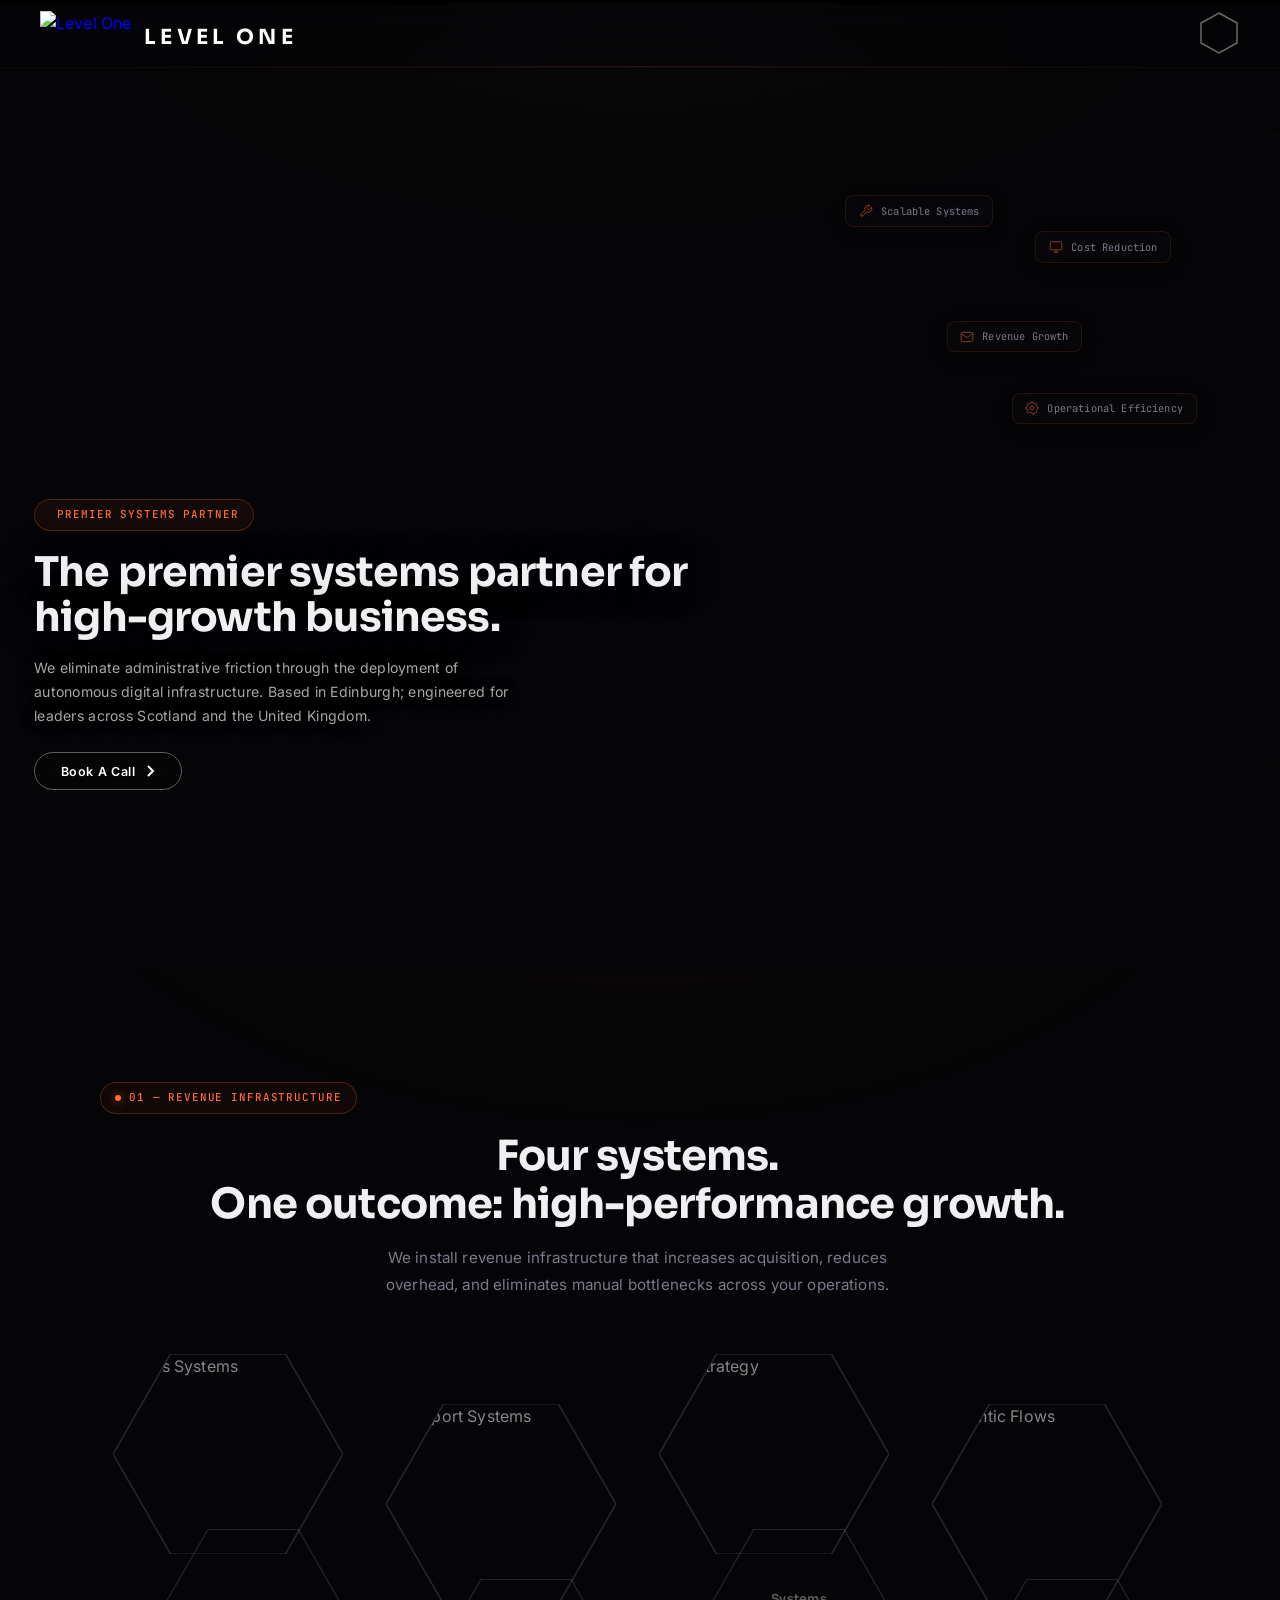
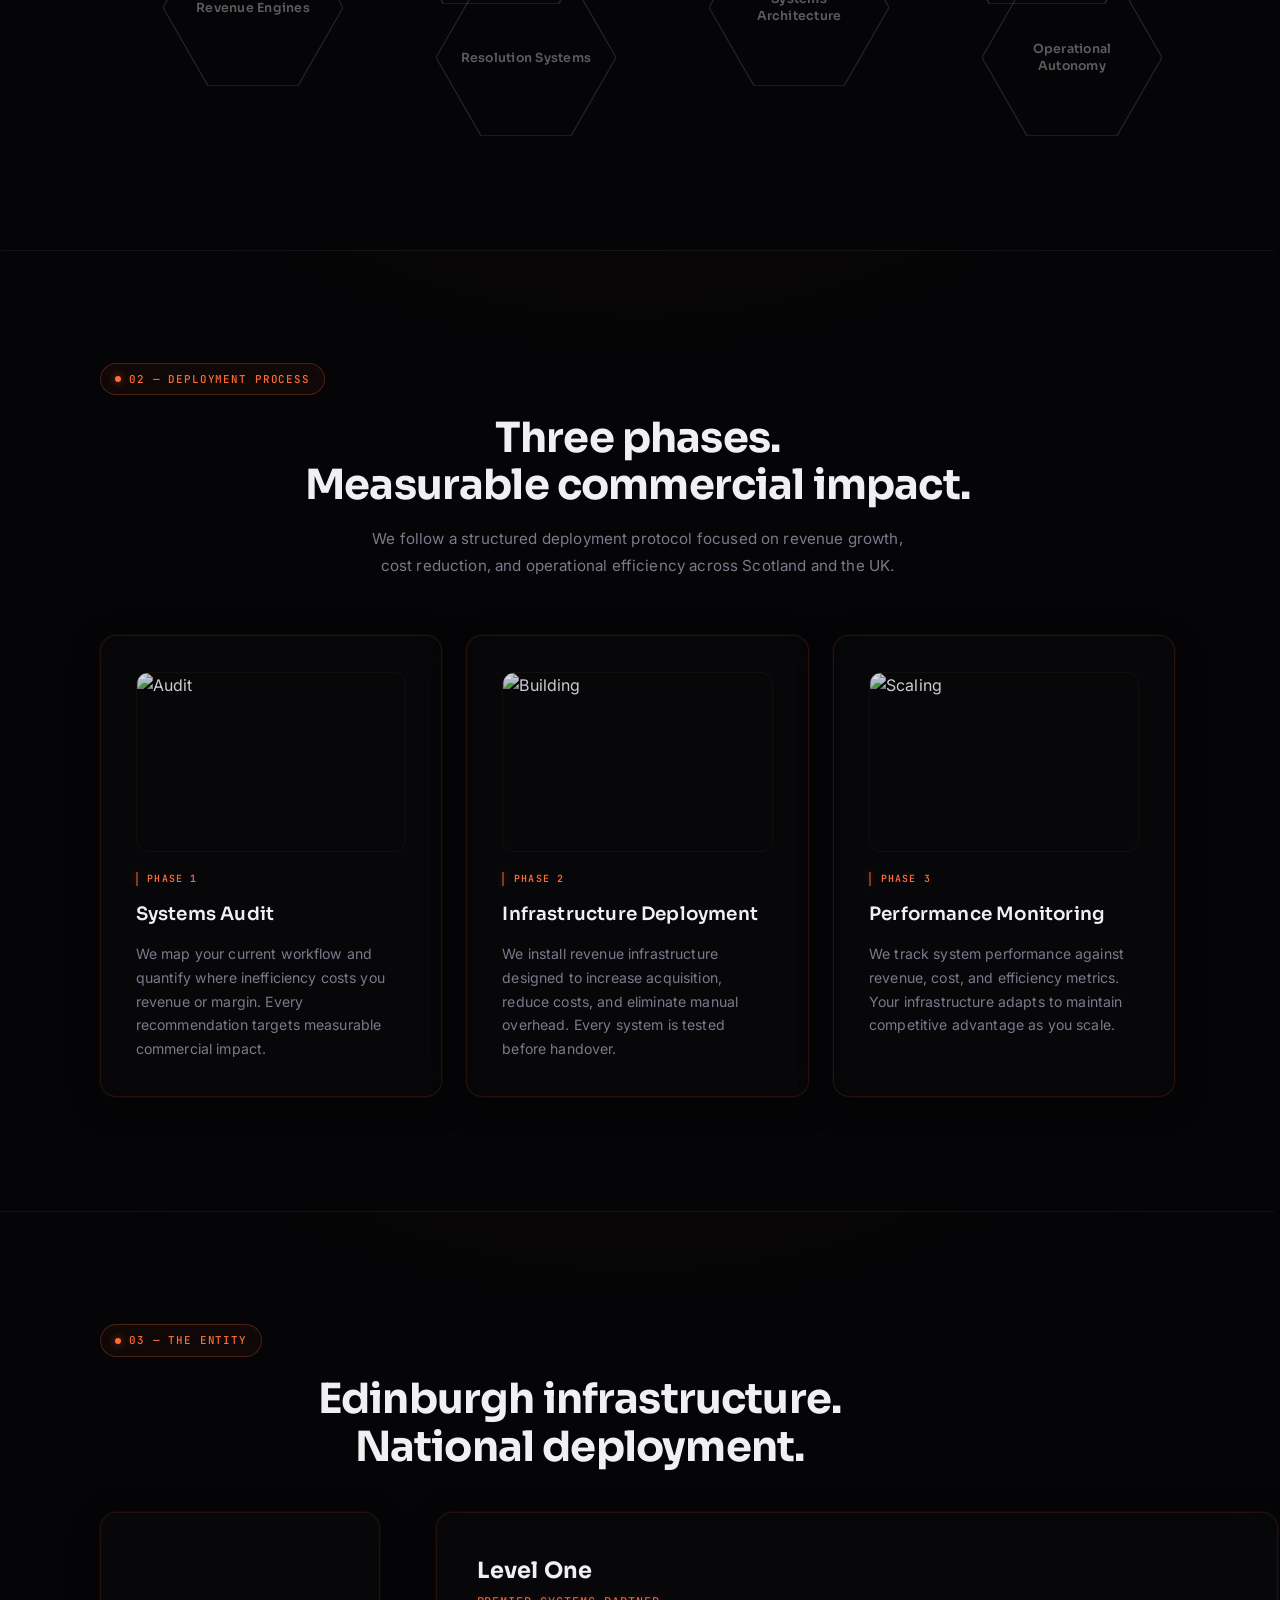
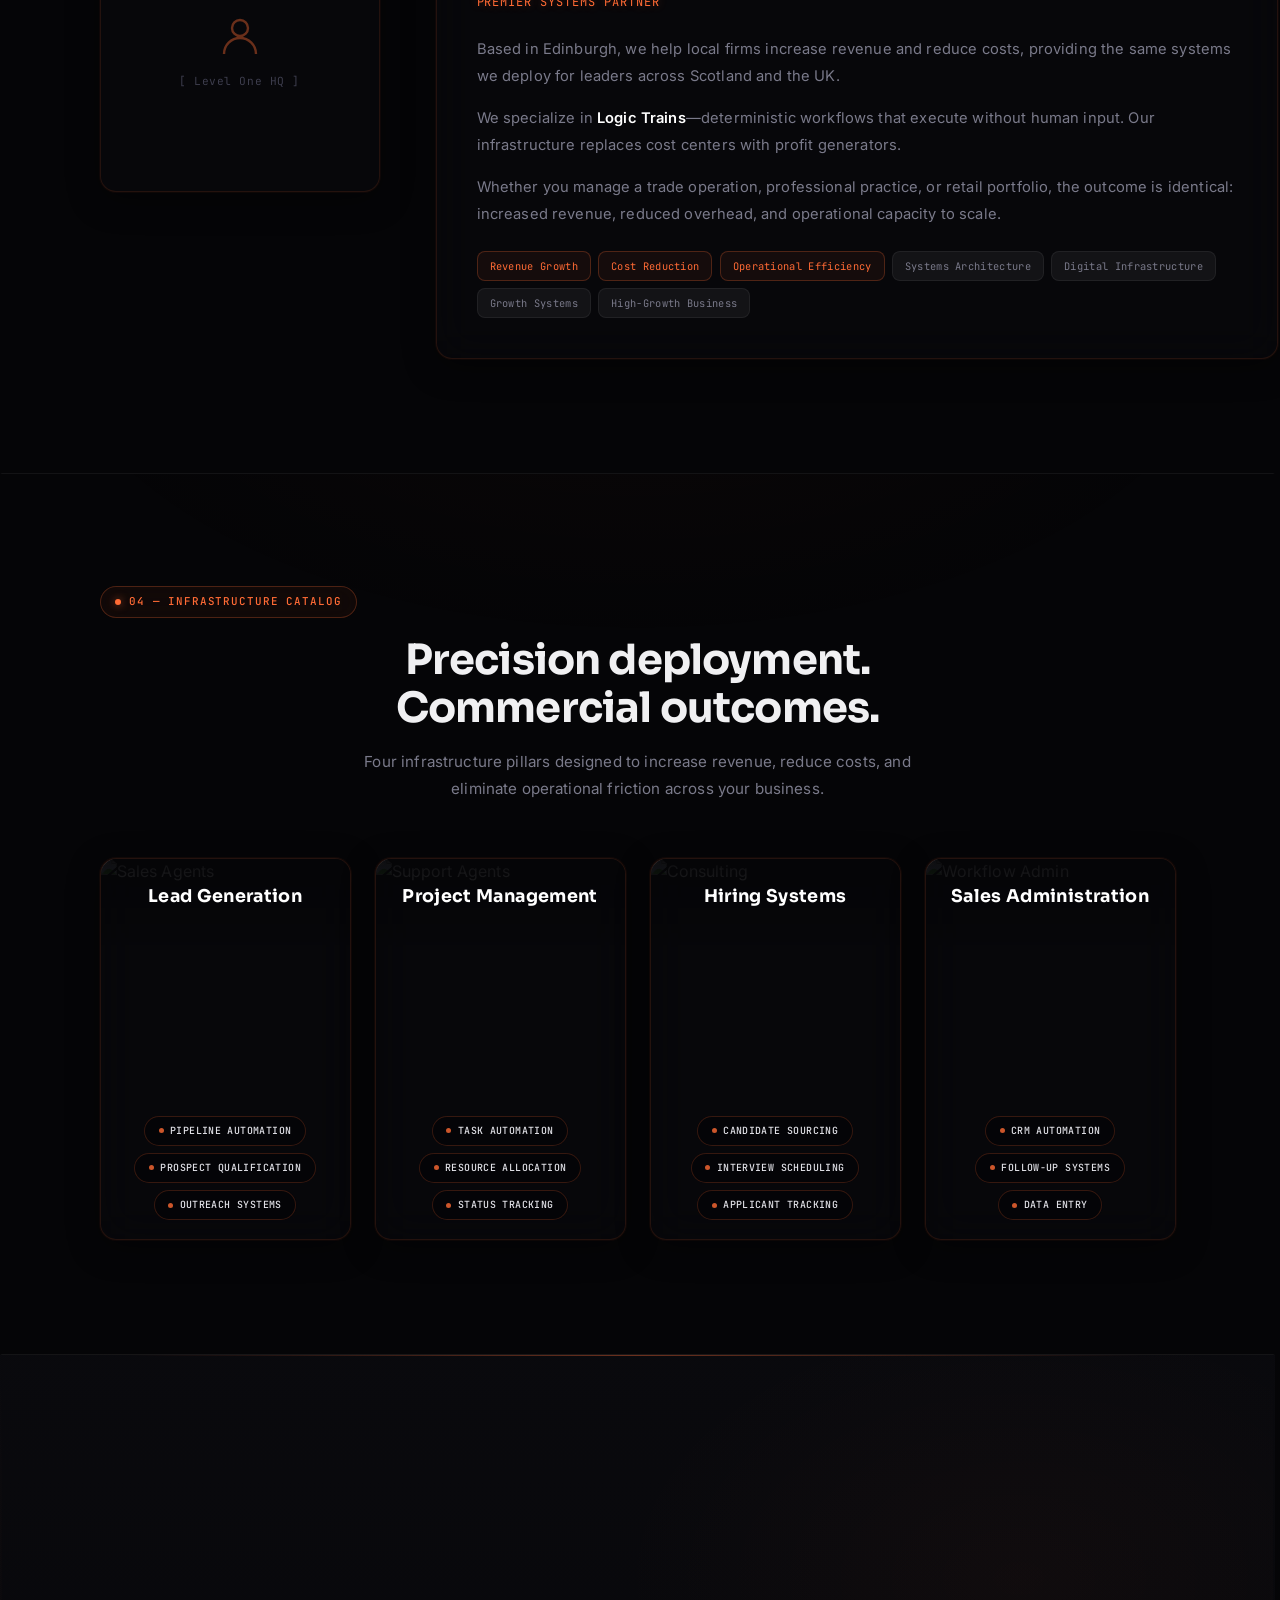
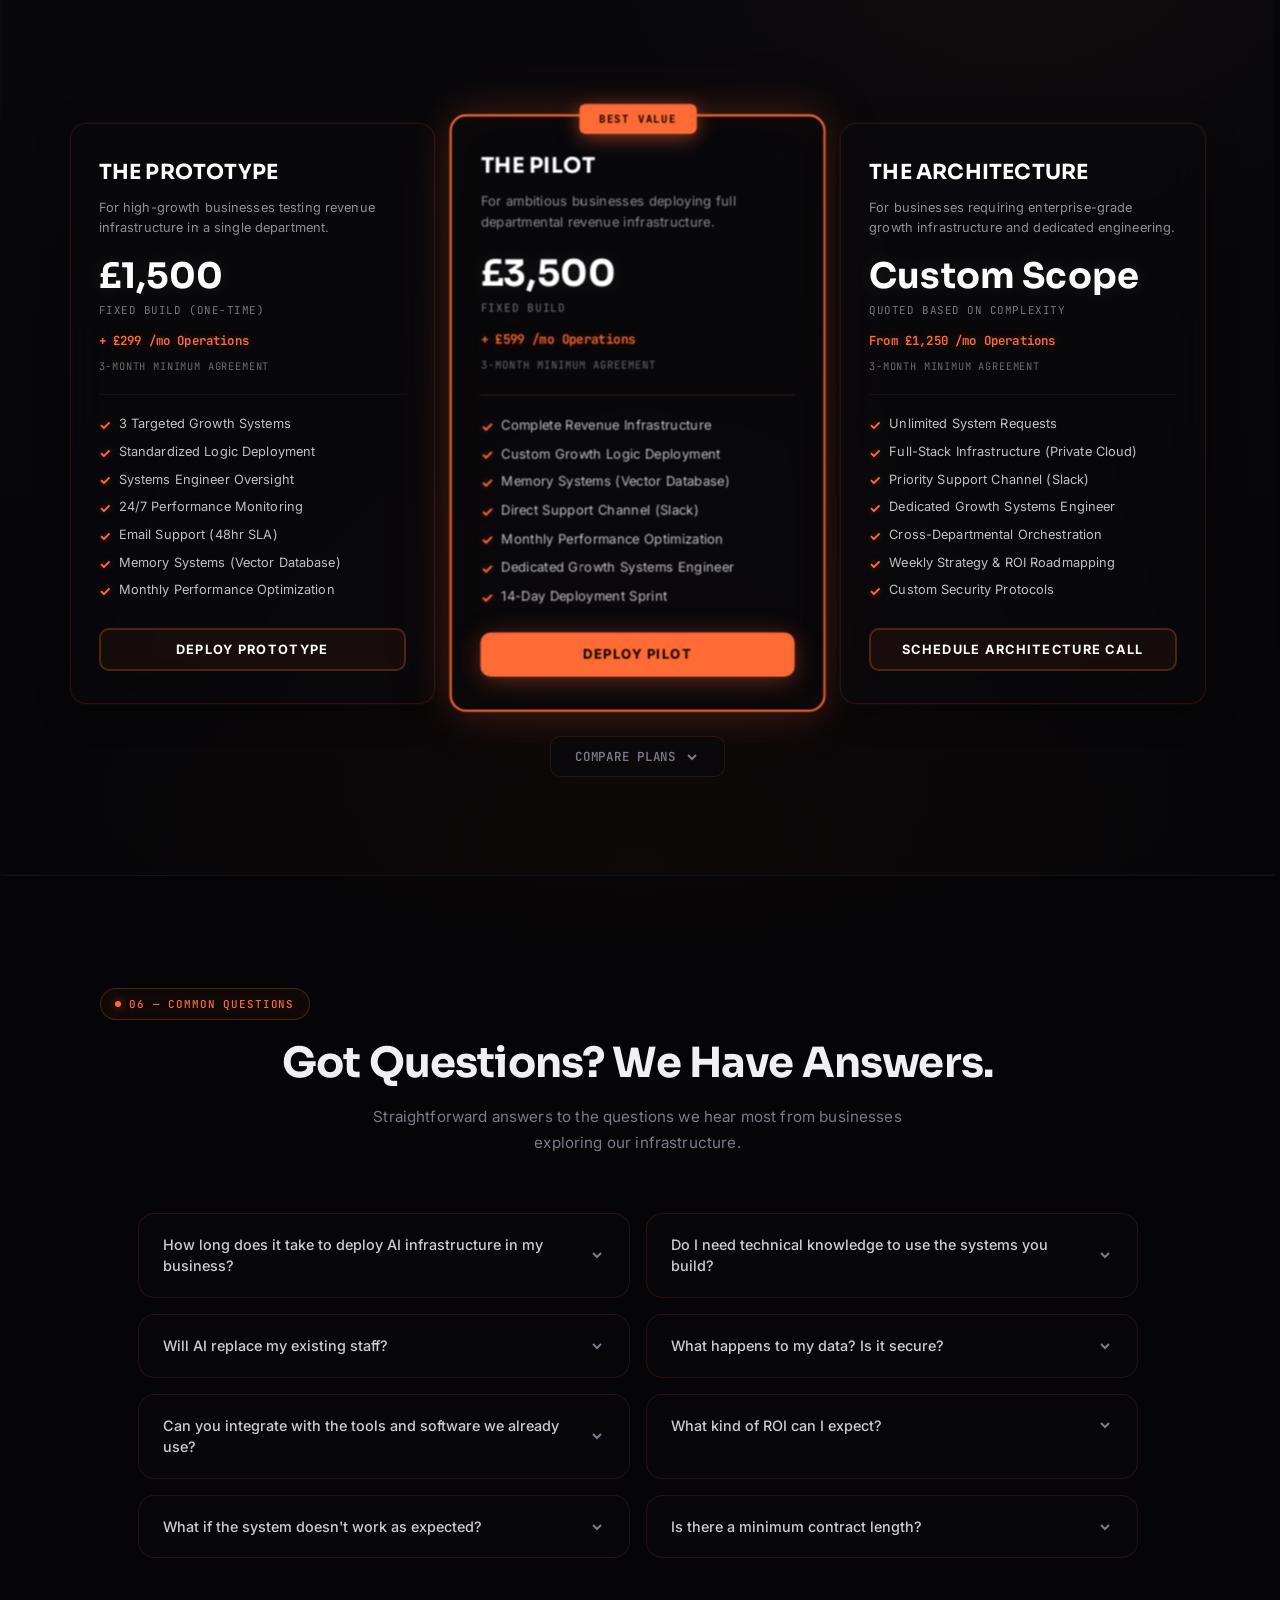
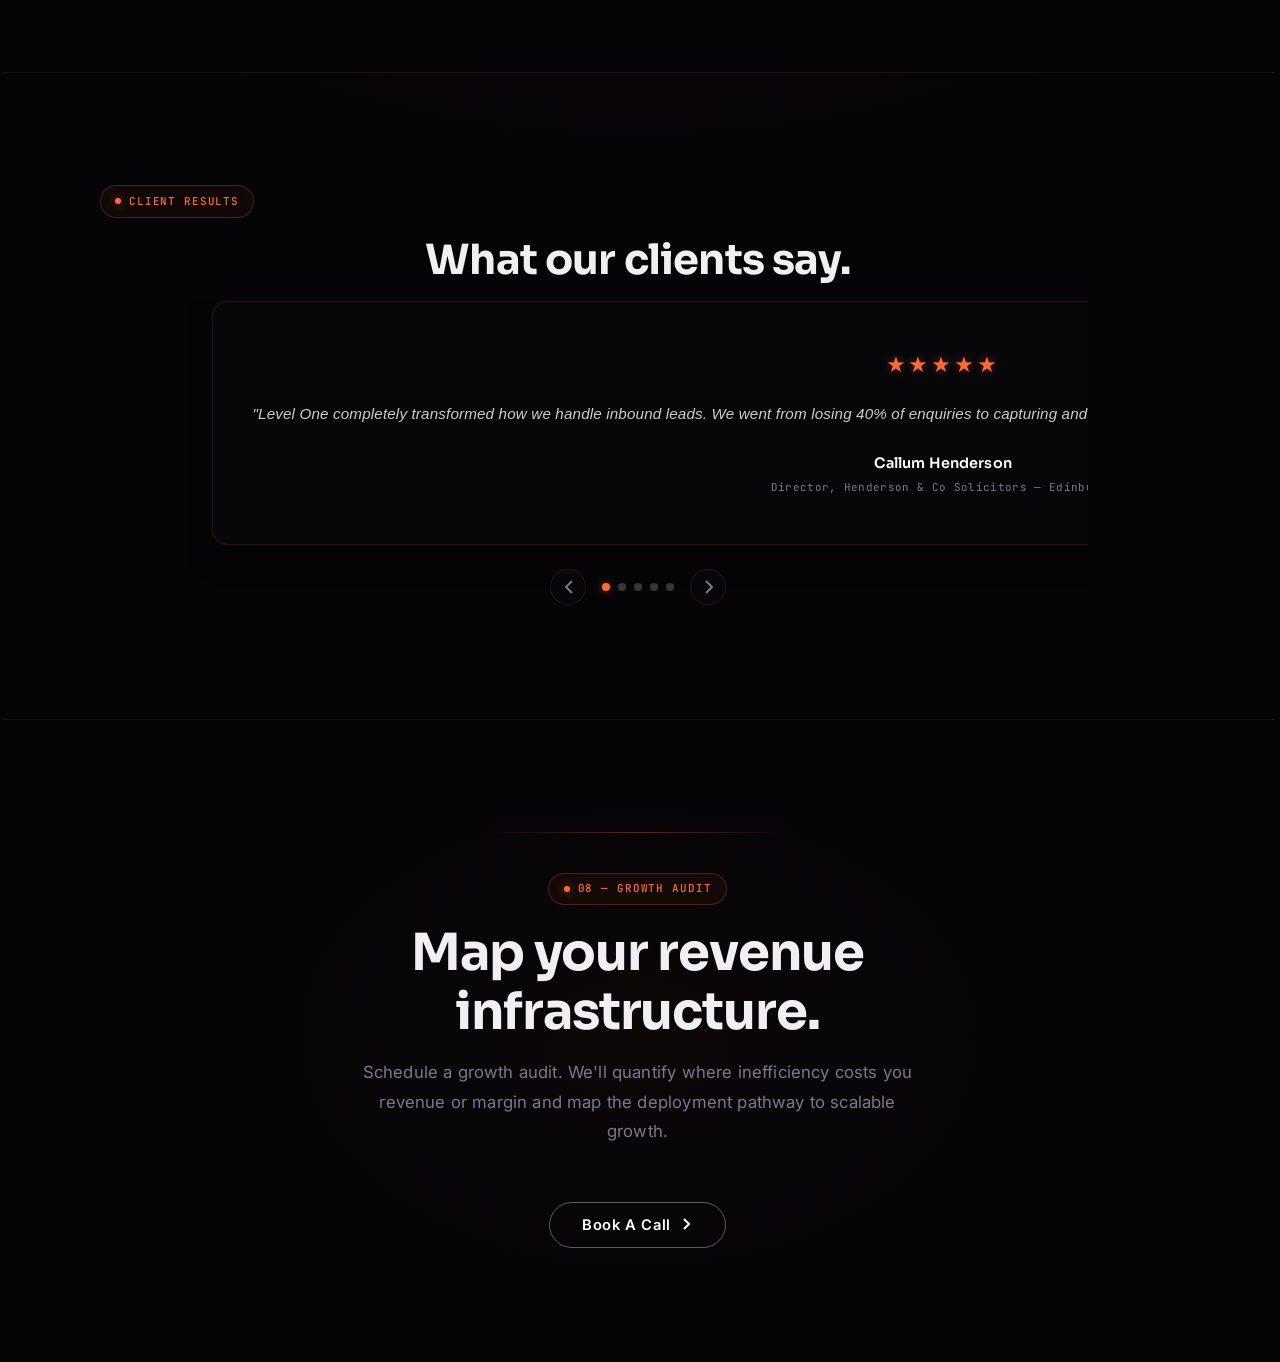
==== commit 47ca7a06: "Update Q&A styling, process animation, pricing, reviews, and headline alignment - Restyle FAQ sectio" ====
--- a/index.html
+++ b/index.html
@@ -107,9 +107,9 @@
 
 <section id="features">
   <div class="section-inner">
-    <div class="section-num anim anim-up"><span class="pulse"></span> 01 — Revenue Infrastructure</div>
-    <h2 class="section-title anim anim-up d1">Four systems.<br>One outcome: high-performance growth.</h2>
-    <p class="section-desc anim anim-up d2">We install revenue infrastructure that increases acquisition, reduces overhead, and eliminates manual bottlenecks across your operations.</p>
+    <div class="section-num anim anim-up" style="text-align:center"><span class="pulse"></span> 01 — Revenue Infrastructure</div>
+    <h2 class="section-title anim anim-up d1" style="text-align:center">Four systems.<br>One outcome: high-performance growth.</h2>
+    <p class="section-desc anim anim-up d2" style="text-align:center;margin-left:auto;margin-right:auto">We install revenue infrastructure that increases acquisition, reduces overhead, and eliminates manual bottlenecks across your operations.</p>
     <!-- Hexagon Pairs Layout -->
     <div class="hex-pairs-container anim anim-up d3" id="hexPairsContainer">
 
@@ -228,9 +228,9 @@
 
 <section class="process-section" id="process">
   <div class="section-inner">
-    <div class="section-num anim anim-up"><span class="pulse"></span> 02 — Deployment Process</div>
-    <h2 class="section-title anim anim-up d1">Three phases.<br>Measurable commercial impact.</h2>
-    <p class="section-desc anim anim-up d2">We follow a structured deployment protocol focused on revenue growth, cost reduction, and operational efficiency across Scotland and the UK.</p>
+    <div class="section-num anim anim-up" style="text-align:center"><span class="pulse"></span> 02 — Deployment Process</div>
+    <h2 class="section-title anim anim-up d1" style="text-align:center">Three phases.<br>Measurable commercial impact.</h2>
+    <p class="section-desc anim anim-up d2" style="text-align:center;margin-left:auto;margin-right:auto">We follow a structured deployment protocol focused on revenue growth, cost reduction, and operational efficiency across Scotland and the UK.</p>
     <div class="process-grid">
       <div class="process-card anim anim-up d1" onclick="openProcessView('audit')" style="cursor: pointer;">
         <div class="process-card-icon">
@@ -263,8 +263,8 @@
 <section class="about-section" id="about">
   <div class="section-inner">
     <div class="about-section-inner">
-    <div class="section-num anim anim-up"><span class="pulse"></span> 03 — The Entity</div>
-    <h2 class="section-title anim anim-up d1">Edinburgh infrastructure.<br>National deployment.</h2>
+    <div class="section-num anim anim-up" style="text-align:center"><span class="pulse"></span> 03 — The Entity</div>
+    <h2 class="section-title anim anim-up d1" style="text-align:center">Edinburgh infrastructure.<br>National deployment.</h2>
     <div class="about-layout" style="margin-top:2.5rem">
       <div class="anim anim-left d2">
         <div class="about-photo">
@@ -297,9 +297,9 @@
 
 <section class="services-section" id="services">
   <div class="section-inner">
-    <div class="section-num anim anim-up"><span class="pulse"></span> 04 — Infrastructure Catalog</div>
-    <h2 class="section-title anim anim-up d1">Precision deployment.<br>Commercial outcomes.</h2>
-    <p class="section-desc anim anim-up d2">Four infrastructure pillars designed to increase revenue, reduce costs, and eliminate operational friction across your business.</p>
+    <div class="section-num anim anim-up" style="text-align:center"><span class="pulse"></span> 04 — Infrastructure Catalog</div>
+    <h2 class="section-title anim anim-up d1" style="text-align:center">Precision deployment.<br>Commercial outcomes.</h2>
+    <p class="section-desc anim anim-up d2" style="text-align:center;margin-left:auto;margin-right:auto">Four infrastructure pillars designed to increase revenue, reduce costs, and eliminate operational friction across your business.</p>
     <div class="services-grid">
 
       <div class="srv-card anim anim-up d1" onclick="openInfrastructureView('sales', 'services')" style="cursor: pointer;">
@@ -383,7 +383,8 @@
             <div class="pricing-v2-feature">Systems Engineer Oversight</div>
             <div class="pricing-v2-feature">24/7 Performance Monitoring</div>
             <div class="pricing-v2-feature">Email Support (48hr SLA)</div>
-            <div class="pricing-v2-feature">Zero Downtime Guarantee</div>
+            <div class="pricing-v2-feature">Memory Systems (Vector Database)</div>
+            <div class="pricing-v2-feature">Monthly Performance Optimization</div>
           </div>
           <button onclick="openCalendar('The Prototype')" class="pricing-btn outline">Deploy Prototype</button>
         </div>
@@ -405,7 +406,7 @@
             <div class="pricing-v2-feature">Memory Systems (Vector Database)</div>
             <div class="pricing-v2-feature">Direct Support Channel (Slack)</div>
             <div class="pricing-v2-feature">Monthly Performance Optimization</div>
-            <div class="pricing-v2-feature">API Key Management (BYOK)</div>
+            <div class="pricing-v2-feature">Dedicated Growth Systems Engineer</div>
             <div class="pricing-v2-feature">14-Day Deployment Sprint</div>
           </div>
           <button onclick="openCalendar('The Pilot')" class="pricing-btn solid">Deploy Pilot</button>
@@ -472,7 +473,7 @@
             </tr>
             <tr>
               <td class="pricing-table-feature">Memory Systems (Vector DB)</td>
-              <td class="pricing-table-no">&mdash;</td>
+              <td class="pricing-table-yes">&#10003;</td>
               <td class="pricing-table-featured pricing-table-yes">&#10003;</td>
               <td class="pricing-table-yes">&#10003;</td>
             </tr>
@@ -490,20 +491,14 @@
             </tr>
             <tr>
               <td class="pricing-table-feature">Monthly Optimization</td>
-              <td class="pricing-table-no">&mdash;</td>
-              <td class="pricing-table-featured pricing-table-yes">&#10003;</td>
               <td class="pricing-table-yes">&#10003;</td>
-            </tr>
-            <tr>
-              <td class="pricing-table-feature">API Key Management (BYOK)</td>
-              <td class="pricing-table-no">&mdash;</td>
               <td class="pricing-table-featured pricing-table-yes">&#10003;</td>
               <td class="pricing-table-yes">&#10003;</td>
             </tr>
             <tr>
               <td class="pricing-table-feature">Dedicated Engineer</td>
               <td class="pricing-table-no">&mdash;</td>
-              <td class="pricing-table-featured pricing-table-no">&mdash;</td>
+              <td class="pricing-table-featured pricing-table-yes">&#10003;</td>
               <td class="pricing-table-yes">&#10003;</td>
             </tr>
             <tr>
@@ -536,12 +531,6 @@
               <td class="pricing-table-featured">14-Day Sprint</td>
               <td>Custom Schedule</td>
             </tr>
-            <tr>
-              <td class="pricing-table-feature">Zero Downtime Guarantee</td>
-              <td class="pricing-table-yes">&#10003;</td>
-              <td class="pricing-table-featured pricing-table-yes">&#10003;</td>
-              <td class="pricing-table-yes">&#10003;</td>
-            </tr>
           </tbody>
         </table>
 
@@ -561,8 +550,8 @@
 <section class="faq-section" id="faq">
   <div class="section-inner">
     <div class="section-num anim anim-up" style="text-align:center"><span class="pulse"></span> 06 — Common Questions</div>
-    <h2 class="section-title anim anim-up d1" style="text-align:center">Questions about AI integration.</h2>
-    <p class="section-desc anim anim-up d2" style="text-align:center;margin-left:auto;margin-right:auto">Straightforward answers to the questions we hear most from businesses exploring AI-powered infrastructure.</p>
+    <h2 class="section-title anim anim-up d1" style="text-align:center">Got Questions? We Have Answers.</h2>
+    <p class="section-desc anim anim-up d2" style="text-align:center;margin-left:auto;margin-right:auto">Straightforward answers to the questions we hear most from businesses exploring our infrastructure.</p>
 
     <div class="faq-list anim anim-up d3">
 
--- a/css/layout.css
+++ b/css/layout.css
@@ -793,6 +793,26 @@
   border-color: var(--glass-border-hover);
 }
 
+/* Brighter text and images inside the expanded hex card */
+.hex-card-content h3 {
+  color: #ffffff;
+  text-shadow: 0 0 15px rgba(255, 255, 255, 0.15);
+}
+
+.hex-card-content p {
+  color: rgba(255, 255, 255, 0.85);
+}
+
+.hex-card-content .feature-card-icon .card-img-fill {
+  opacity: 0.9;
+}
+
+.hex-card-content .feature-label {
+  color: var(--orange);
+  border-color: rgba(255, 107, 53, 0.4);
+  background: rgba(255, 107, 53, 0.08);
+}
+
 .hex-card-content::before {
   content: '';
   position: absolute;
@@ -933,16 +953,23 @@
   margin-top: 1.5rem;
   font-family: var(--mono);
   font-size: 0.75rem;
-  color: var(--orange);
+  color: #ffffff;
   cursor: pointer;
-  background: none;
-  border: none;
-  letter-spacing: 0.04em;
-  transition: color 0.3s, text-shadow 0.3s;
-  padding: 0;
+  background: rgba(255, 107, 53, 0.06);
+  border: 2px solid rgba(255, 107, 53, 0.25);
+  letter-spacing: 0.06em;
+  transition: all 0.4s var(--ease-out-expo);
+  padding: 0.65rem 1.4rem;
+  border-radius: 10px;
+  text-transform: uppercase;
+  font-weight: 600;
 }
 
 .hex-card-viewmore:hover {
+  background: rgba(255, 107, 53, 0.12);
+  border-color: var(--orange);
+  transform: translateY(-2px);
+  box-shadow: 0 8px 25px rgba(255, 107, 53, 0.2);
   text-shadow: 0 0 12px rgba(255, 107, 53, 0.4);
 }
 
@@ -956,6 +983,70 @@
   grid-template-columns: repeat(3, 1fr);
   gap: 1.5rem;
   background: transparent;
+  position: relative;
+}
+
+/* Stacked card animation — initial state */
+.process-grid.stacked {
+  display: grid;
+  grid-template-columns: repeat(3, 1fr);
+}
+
+.process-grid.stacked .process-card {
+  grid-row: 1;
+  grid-column: 2;
+  transform: scale(1);
+  z-index: 1;
+}
+
+/* Centre card (Infrastructure Deployment) — front */
+.process-grid.stacked .process-card:nth-child(2) {
+  z-index: 3;
+  opacity: 1;
+}
+
+/* Left card (Systems Audit) — hidden behind */
+.process-grid.stacked .process-card:nth-child(1) {
+  z-index: 2;
+  opacity: 0;
+  transform: scale(0.95);
+}
+
+/* Right card (Performance Monitoring) — hidden behind */
+.process-grid.stacked .process-card:nth-child(3) {
+  z-index: 2;
+  opacity: 0;
+  transform: scale(0.9);
+}
+
+/* Revealed state — cards move out into their columns */
+.process-grid.stacked.revealed .process-card {
+  transition: transform 1s cubic-bezier(0.16, 1, 0.3, 1), opacity 0.8s ease, grid-column 0s;
+}
+
+.process-grid.stacked.revealed .process-card:nth-child(1) {
+  grid-column: 1;
+  transform: scale(1);
+  opacity: 1;
+  z-index: 1;
+}
+
+.process-grid.stacked.revealed .process-card:nth-child(2) {
+  grid-column: 2;
+  transform: scale(1);
+  z-index: 1;
+}
+
+.process-grid.stacked.revealed .process-card:nth-child(3) {
+  grid-column: 3;
+  transform: scale(1);
+  opacity: 1;
+  z-index: 1;
+}
+
+/* Brighter images for process cards */
+.process-card-icon .card-img-fill {
+  opacity: 0.85 !important;
 }
 
 .process-card {
--- a/css/sections.css
+++ b/css/sections.css
@@ -780,19 +780,30 @@
 }
 
 .faq-list {
-  max-width: 800px;
+  max-width: 1000px;
   margin: 0 auto;
-  display: flex;
-  flex-direction: column;
-  gap: 0;
+  display: grid;
+  grid-template-columns: repeat(2, 1fr);
+  gap: 1rem;
 }
 
 .faq-item {
-  border-bottom: 1px solid rgba(255, 255, 255, 0.06);
-}
-
-.faq-item:first-child {
-  border-top: 1px solid rgba(255, 255, 255, 0.06);
+  background: var(--glass-bg);
+  backdrop-filter: var(--glass-blur);
+  border: 1px solid var(--glass-border);
+  border-radius: 16px;
+  overflow: hidden;
+  transition: border-color 0.4s ease, box-shadow 0.4s ease;
+}
+
+.faq-item:hover {
+  border-color: var(--glass-border-hover);
+  box-shadow: 0 8px 25px rgba(0, 0, 0, 0.3), 0 0 15px rgba(255, 107, 53, 0.06);
+}
+
+.faq-item.open {
+  border-color: rgba(255, 107, 53, 0.2);
+  box-shadow: 0 8px 30px rgba(0, 0, 0, 0.4), 0 0 20px rgba(255, 107, 53, 0.08);
 }
 
 .faq-btn {
@@ -800,7 +811,7 @@
   align-items: center;
   justify-content: space-between;
   width: 100%;
-  padding: 1.25rem 0;
+  padding: 1.25rem 1.5rem;
   background: none;
   border: none;
   cursor: pointer;
@@ -811,7 +822,7 @@
 
 .faq-btn span {
   font-family: var(--body);
-  font-size: 0.95rem;
+  font-size: 0.9rem;
   font-weight: 500;
   color: rgba(255, 255, 255, 0.8);
   line-height: 1.5;
@@ -844,12 +855,19 @@
 }
 
 .faq-answer-body {
-  padding: 0 0 1.25rem;
+  padding: 0 1.5rem 1.25rem;
   font-family: var(--body);
-  font-size: 0.88rem;
+  font-size: 0.85rem;
   color: var(--text-secondary);
   line-height: 1.8;
   letter-spacing: 0.01em;
+}
+
+/* FAQ Responsive */
+@media (max-width: 768px) {
+  .faq-list {
+    grid-template-columns: 1fr;
+  }
 }
 
 /* ============================================
@@ -860,7 +878,7 @@
 }
 
 .reviews-carousel {
-  max-width: 700px;
+  max-width: 900px;
   margin: 0 auto;
   position: relative;
   overflow: hidden;
@@ -868,13 +886,15 @@
 
 .reviews-track {
   display: flex;
-  transition: transform 0.5s cubic-bezier(0.16, 1, 0.3, 1);
+  transition: transform 0.9s cubic-bezier(0.25, 0.46, 0.45, 0.94);
 }
 
 .review-slide {
   min-width: 100%;
   flex-shrink: 0;
-  padding: 0 1rem;
+  padding: 0 1.5rem;
+  display: flex;
+  justify-content: center;
 }
 
 .review-card {
@@ -882,10 +902,11 @@
   backdrop-filter: var(--glass-blur);
   border: 1px solid var(--glass-border);
   border-radius: 16px;
-  padding: 2.5rem 2rem;
+  padding: 3rem 2.5rem;
   text-align: center;
   box-shadow: var(--glass-shadow);
   transition: border-color 0.4s ease;
+  width: 100%;
 }
 
 .review-card:hover {
@@ -992,6 +1013,9 @@
 
 /* Reviews Responsive */
 @media (max-width: 768px) {
+  .reviews-carousel {
+    max-width: 100%;
+  }
   .review-card {
     padding: 2rem 1.25rem;
   }
--- a/css/responsive.css
+++ b/css/responsive.css
@@ -107,6 +107,15 @@
   .process-grid {
     grid-template-columns: 1fr;
     gap: 1.5rem;
+  }
+
+  /* Disable stacked animation on mobile — show all cards normally */
+  .process-grid.stacked .process-card {
+    grid-column: auto;
+    grid-row: auto;
+    opacity: 1;
+    transform: none;
+    z-index: 1;
   }
 
   .feature-card-icon,
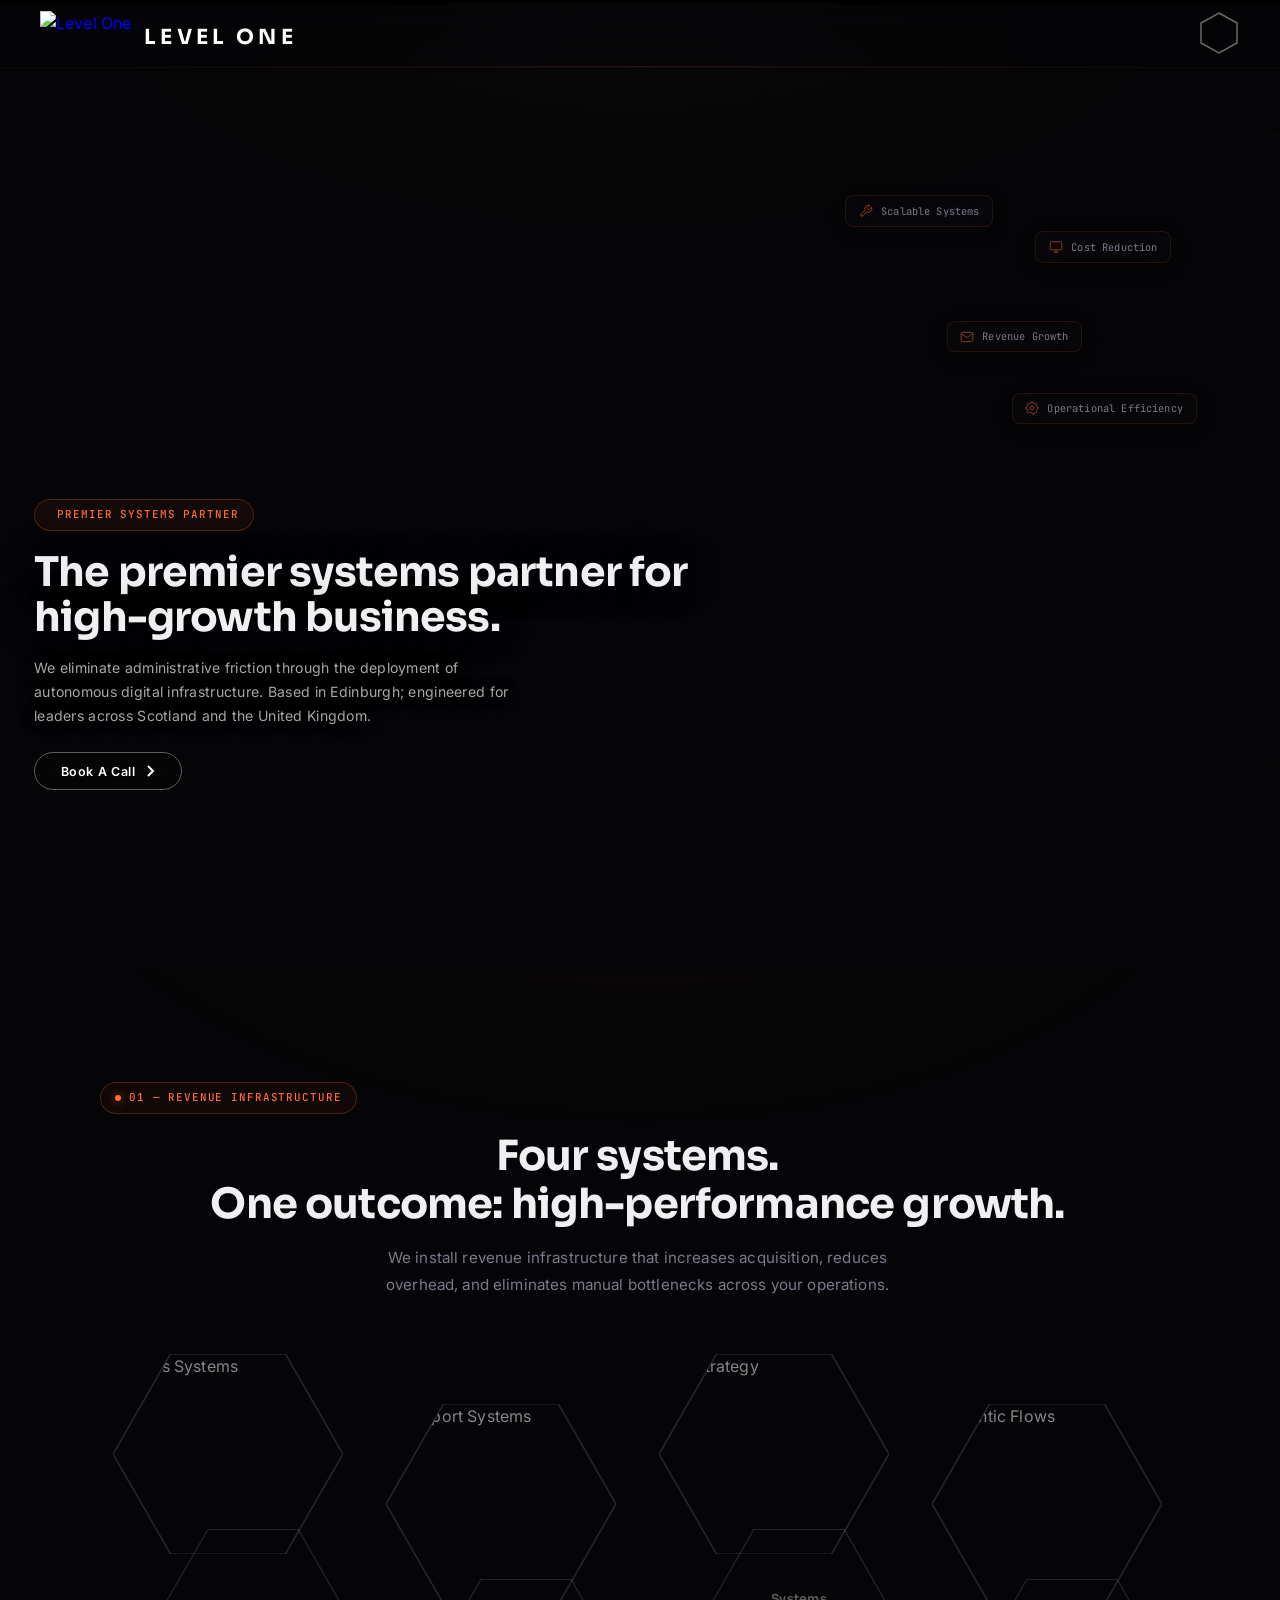
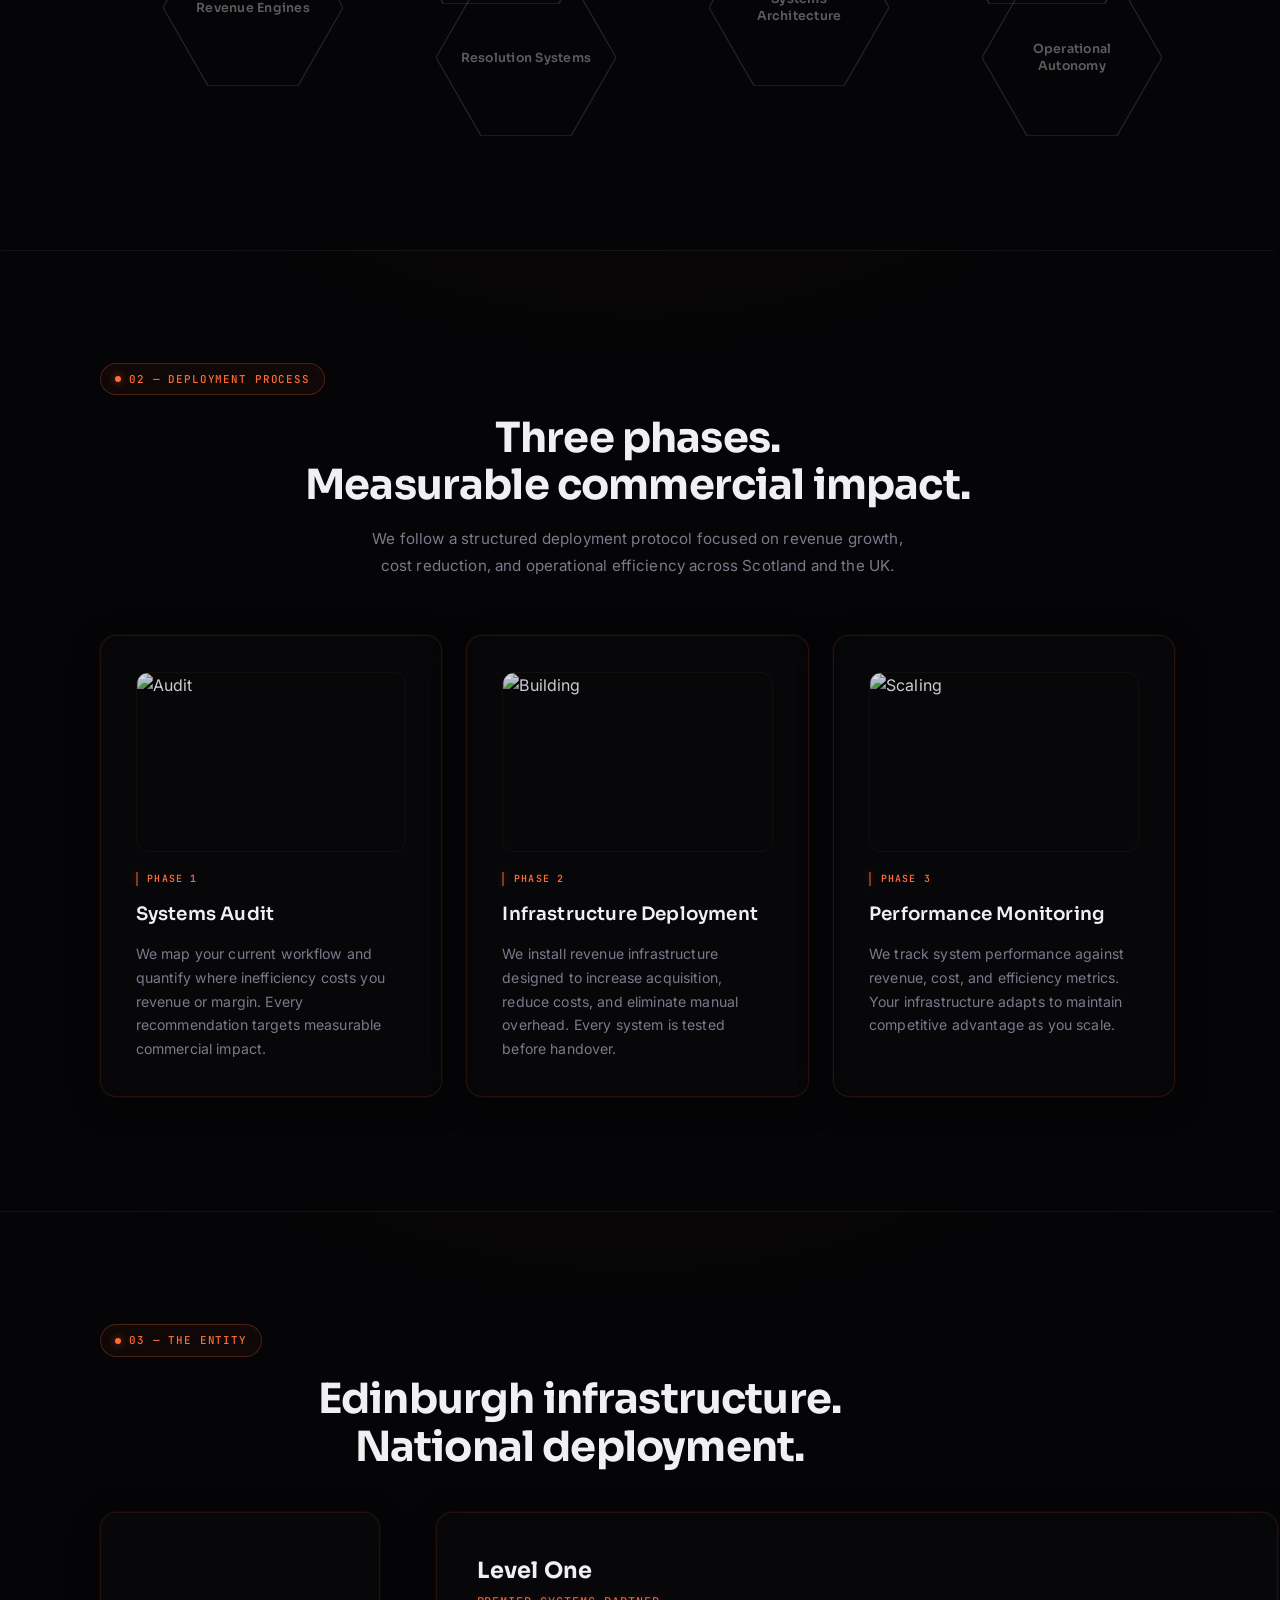
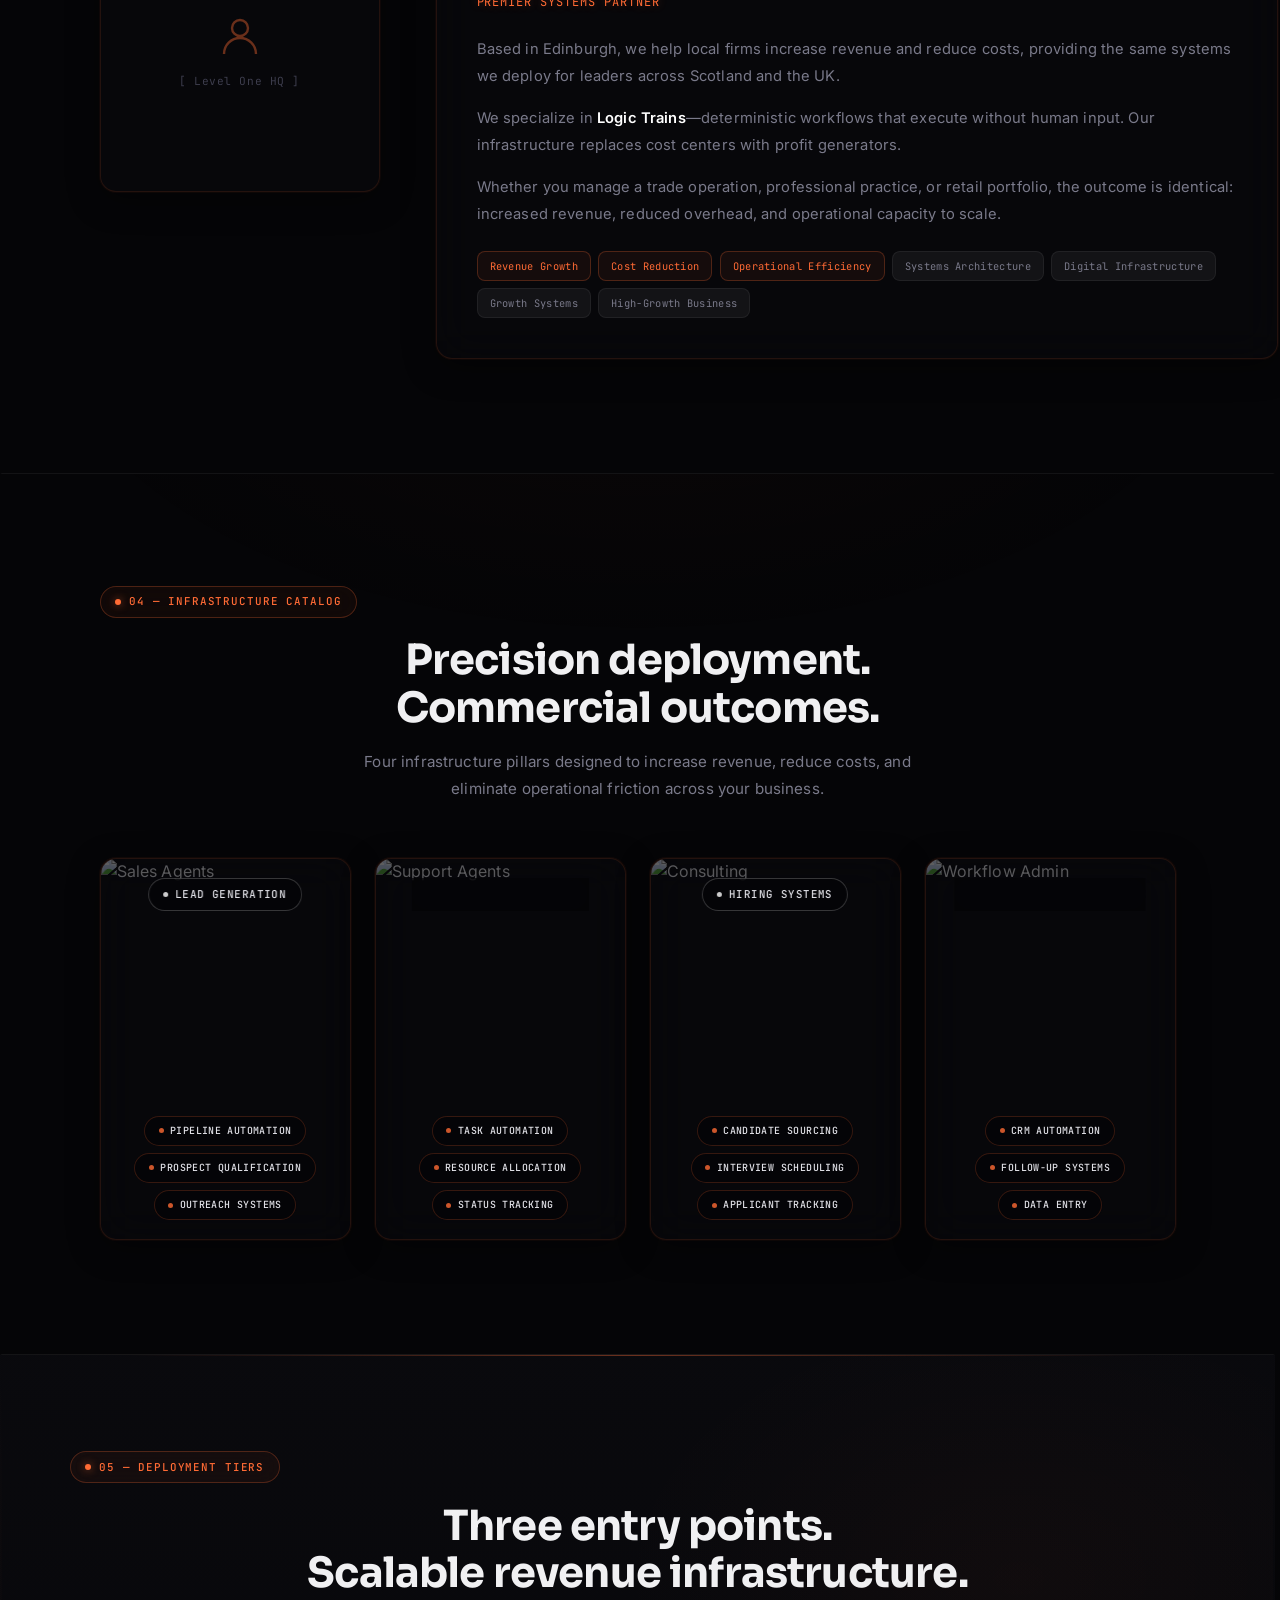
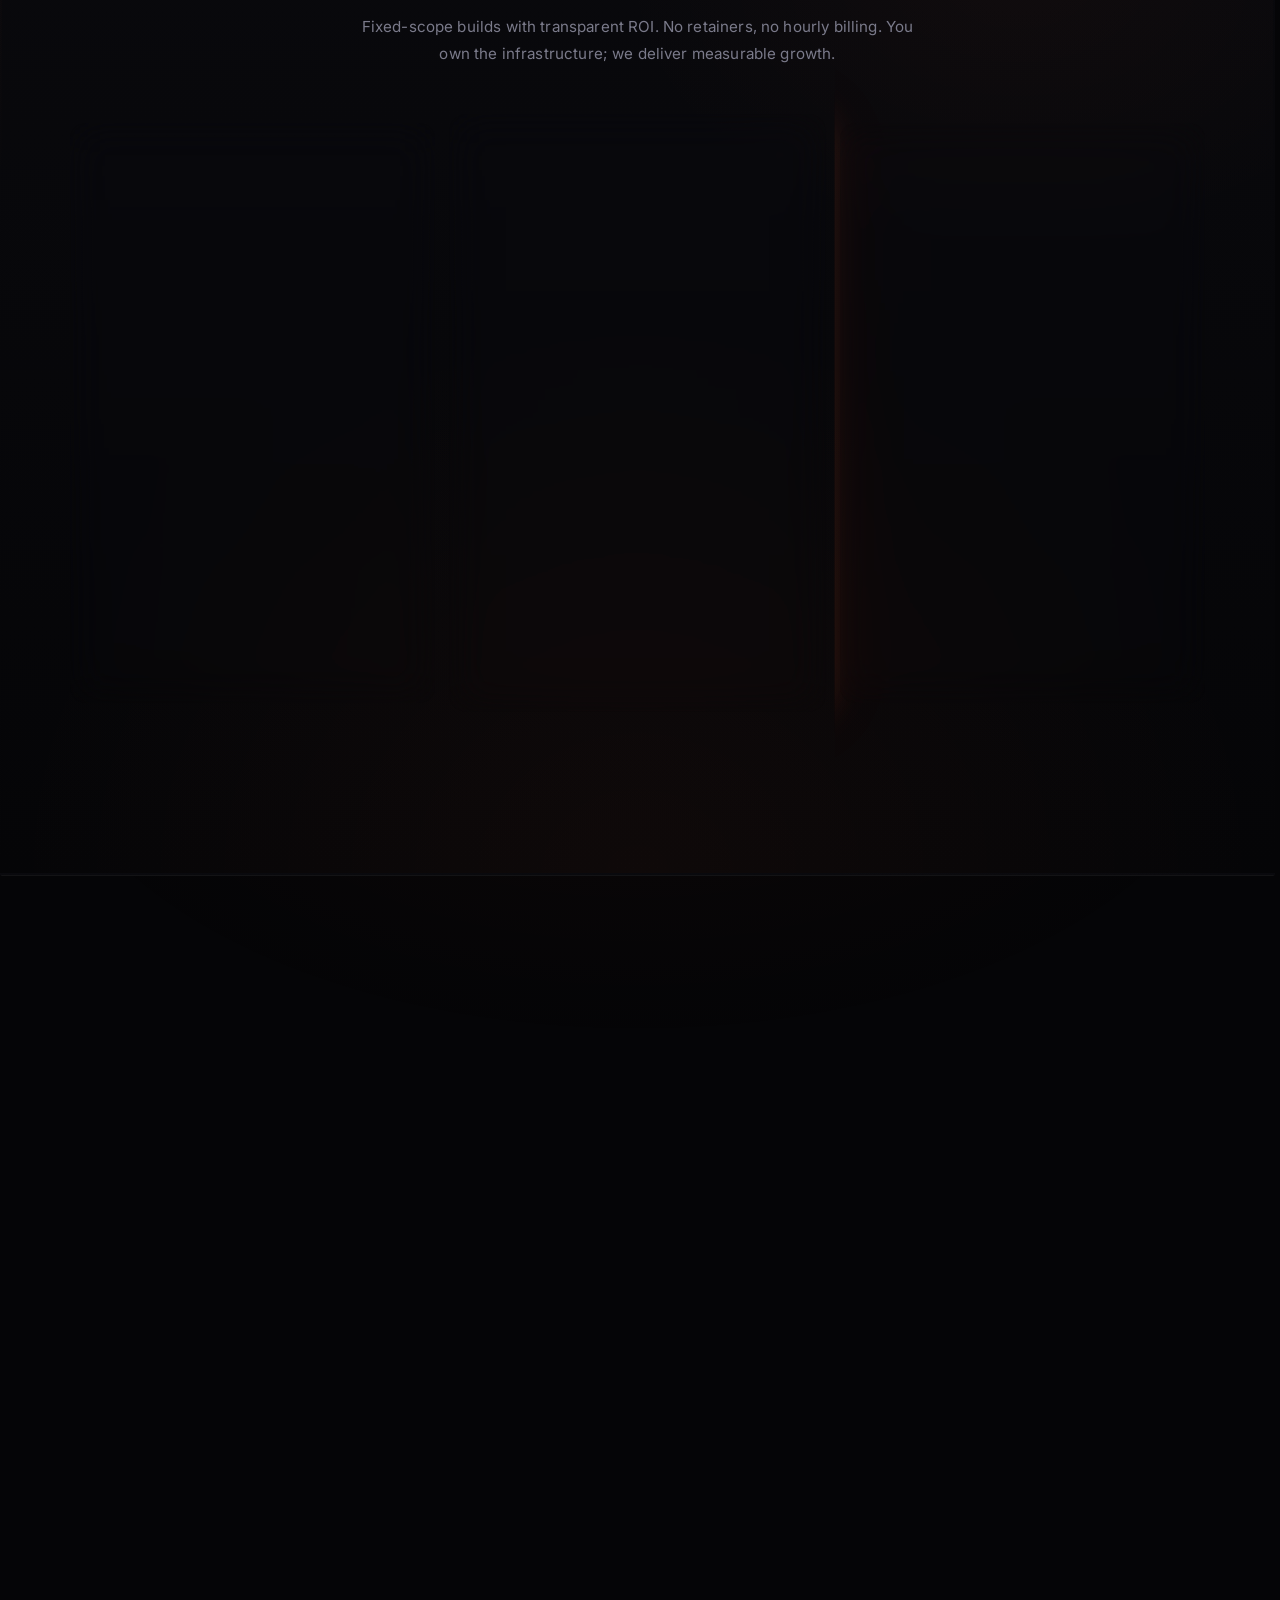
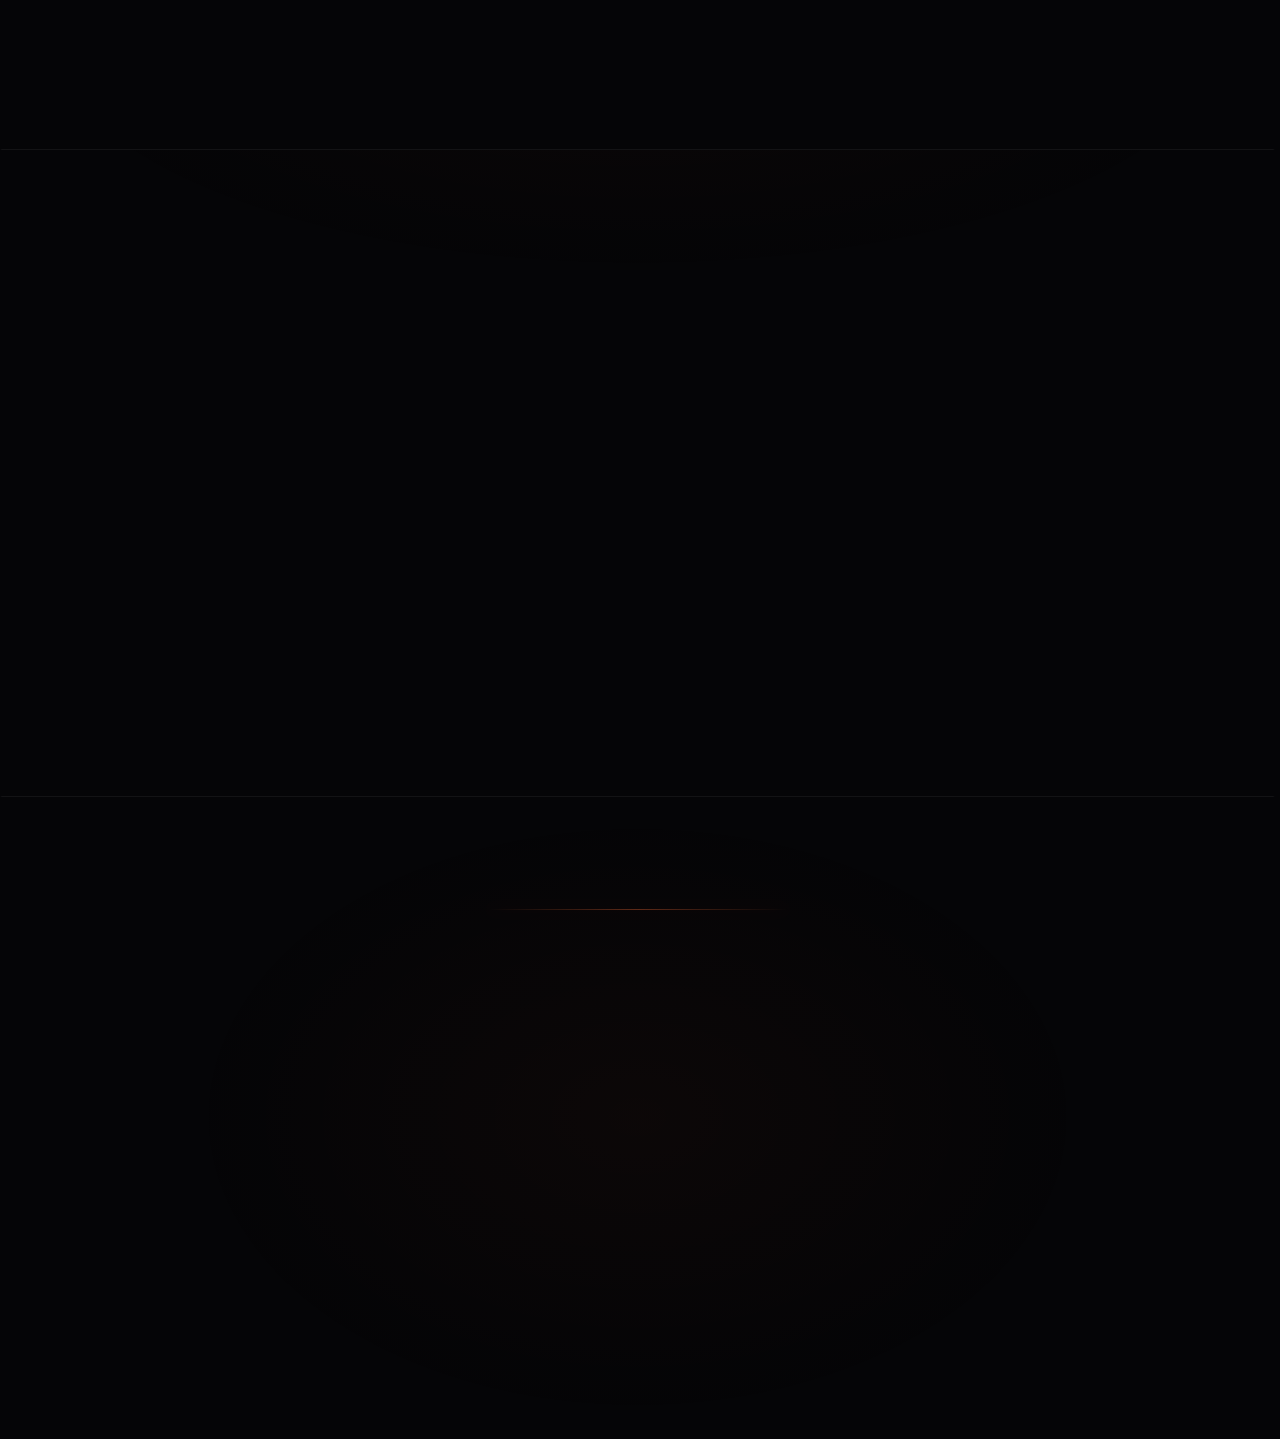
==== commit cddbcd68: "Fix hex animations, restyle infra catalog titles, overhaul Q&A section - Hex expand: images now anim" ====
--- a/index.html
+++ b/index.html
@@ -306,7 +306,7 @@
         <div class="srv-card-visual">
           <img src="https://res.cloudinary.com/dw5n0wlmr/image/upload/v1770459418/Whisk_99745a4700b012798fb40774e808e27beg.png" alt="Sales Agents">
           <span class="srv-card-num">01</span>
-          <span class="srv-card-title">Lead Generation</span>
+          <div class="srv-card-title"><span class="pill-dot-white"></span> Lead Generation</div>
           <div class="srv-pills">
             <div class="srv-pill"><span class="pill-dot"></span> Pipeline Automation</div>
             <div class="srv-pill"><span class="pill-dot"></span> Prospect Qualification</div>
@@ -319,7 +319,7 @@
         <div class="srv-card-visual">
           <img src="https://res.cloudinary.com/dw5n0wlmr/image/upload/v1770459413/Whisk_aaf194a8b8db6f2a143446669843f3badr.jpg" alt="Support Agents">
           <span class="srv-card-num">02</span>
-          <span class="srv-card-title">Project Management</span>
+          <div class="srv-card-title"><span class="pill-dot-white"></span> Project Management</div>
           <div class="srv-pills">
             <div class="srv-pill"><span class="pill-dot"></span> Task Automation</div>
             <div class="srv-pill"><span class="pill-dot"></span> Resource Allocation</div>
@@ -332,7 +332,7 @@
         <div class="srv-card-visual">
           <img src="https://res.cloudinary.com/dw5n0wlmr/image/upload/v1770459406/Whisk_d1963aa83204981ae444ac5c0925a947eg.png" alt="Consulting">
           <span class="srv-card-num">03</span>
-          <span class="srv-card-title">Hiring Systems</span>
+          <div class="srv-card-title"><span class="pill-dot-white"></span> Hiring Systems</div>
           <div class="srv-pills">
             <div class="srv-pill"><span class="pill-dot"></span> Candidate Sourcing</div>
             <div class="srv-pill"><span class="pill-dot"></span> Interview Scheduling</div>
@@ -345,7 +345,7 @@
         <div class="srv-card-visual">
           <img src="https://res.cloudinary.com/dw5n0wlmr/image/upload/v1770459405/Whisk_55a208eb59d9974be53410b59e7f56ceeg.png" alt="Workflow Admin">
           <span class="srv-card-num">04</span>
-          <span class="srv-card-title">Sales Administration</span>
+          <div class="srv-card-title"><span class="pill-dot-white"></span> Sales Administration</div>
           <div class="srv-pills">
             <div class="srv-pill"><span class="pill-dot"></span> CRM Automation</div>
             <div class="srv-pill"><span class="pill-dot"></span> Follow-up Systems</div>
@@ -557,81 +557,61 @@
 
       <div class="faq-item">
         <button class="faq-btn">
-          <span>How long does it take to deploy AI infrastructure in my business?</span>
+          <span>How long does the whole process take from start to finish?</span>
           <svg class="faq-chevron" width="16" height="16" viewBox="0 0 16 16" fill="none" stroke="currentColor" stroke-width="2"><path d="M4 6l4 4 4-4"/></svg>
         </button>
         <div class="faq-answer">
-          <div class="faq-answer-body">Most deployments complete within 2–4 weeks depending on complexity. Our Pilot tier includes a 14-day sprint. We start with an audit of your current systems, then build and test in stages so your team never experiences downtime or disruption.</div>
+          <div class="faq-answer-body">Most projects are fully deployed within 2–4 weeks depending on scope. We start with an audit, build and test in stages, and hand over a working system with zero disruption to your day-to-day operations.</div>
         </div>
       </div>
 
       <div class="faq-item">
         <button class="faq-btn">
-          <span>Do I need technical knowledge to use the systems you build?</span>
+          <span>Do we need any technical knowledge on our end?</span>
           <svg class="faq-chevron" width="16" height="16" viewBox="0 0 16 16" fill="none" stroke="currentColor" stroke-width="2"><path d="M4 6l4 4 4-4"/></svg>
         </button>
         <div class="faq-answer">
-          <div class="faq-answer-body">No. The entire point of our infrastructure is to remove technical complexity from your team's daily work. Once deployed, the systems run autonomously in the background. We handle all maintenance, monitoring, and optimization on your behalf.</div>
+          <div class="faq-answer-body">Not at all. Everything we build is designed to run in the background without your team needing to manage it. We handle the technical side entirely—setup, maintenance, monitoring, and updates are all included.</div>
         </div>
       </div>
 
       <div class="faq-item">
         <button class="faq-btn">
-          <span>Will AI replace my existing staff?</span>
+          <span>Will this work with the tools and software we already use?</span>
           <svg class="faq-chevron" width="16" height="16" viewBox="0 0 16 16" fill="none" stroke="currentColor" stroke-width="2"><path d="M4 6l4 4 4-4"/></svg>
         </button>
         <div class="faq-answer">
-          <div class="faq-answer-body">No. Our systems are designed to handle repetitive, manual tasks so your team can focus on higher-value work—client relationships, strategy, and revenue-generating activities. The goal is amplification, not replacement.</div>
+          <div class="faq-answer-body">Yes. We build on top of your existing stack—CRMs, email platforms, project management tools, accounting software, and more. Our audit identifies the best way to connect your current systems rather than replacing them.</div>
         </div>
       </div>
 
       <div class="faq-item">
         <button class="faq-btn">
-          <span>What happens to my data? Is it secure?</span>
+          <span>What kind of results can we expect?</span>
           <svg class="faq-chevron" width="16" height="16" viewBox="0 0 16 16" fill="none" stroke="currentColor" stroke-width="2"><path d="M4 6l4 4 4-4"/></svg>
         </button>
         <div class="faq-answer">
-          <div class="faq-answer-body">You retain full ownership of all data at every stage. API keys are managed under your own accounts (BYOK), and we never store sensitive data on third-party servers without your explicit approval. Enterprise clients receive dedicated private cloud infrastructure.</div>
+          <div class="faq-answer-body">Results vary by business, but clients typically see a 30–50% reduction in admin costs, a measurable increase in lead conversion, and clear ROI within the first few months. We map expected returns during the initial audit before any build begins.</div>
         </div>
       </div>
 
       <div class="faq-item">
         <button class="faq-btn">
-          <span>Can you integrate with the tools and software we already use?</span>
+          <span>What happens after the systems are built?</span>
           <svg class="faq-chevron" width="16" height="16" viewBox="0 0 16 16" fill="none" stroke="currentColor" stroke-width="2"><path d="M4 6l4 4 4-4"/></svg>
         </button>
         <div class="faq-answer">
-          <div class="faq-answer-body">Yes. We build on top of your existing technology stack—CRMs, email platforms, project management tools, accounting software, and more. Our audit identifies the optimal way to connect your current systems rather than replacing them.</div>
+          <div class="faq-answer-body">We don't just build and walk away. Every project includes ongoing monitoring and optimisation as part of your Operations agreement. If something underperforms, we identify and fix it—keeping your systems running at peak performance.</div>
         </div>
       </div>
 
       <div class="faq-item">
         <button class="faq-btn">
-          <span>What kind of ROI can I expect?</span>
+          <span>Is there a minimum commitment?</span>
           <svg class="faq-chevron" width="16" height="16" viewBox="0 0 16 16" fill="none" stroke="currentColor" stroke-width="2"><path d="M4 6l4 4 4-4"/></svg>
         </button>
         <div class="faq-answer">
-          <div class="faq-answer-body">Results vary by business, but our clients typically see a 30–50% reduction in administrative costs, 35% increase in lead-to-opportunity conversion, and measurable ROI within the first 12 months. We map expected returns during the initial audit before any build begins.</div>
-        </div>
-      </div>
-
-      <div class="faq-item">
-        <button class="faq-btn">
-          <span>What if the system doesn't work as expected?</span>
-          <svg class="faq-chevron" width="16" height="16" viewBox="0 0 16 16" fill="none" stroke="currentColor" stroke-width="2"><path d="M4 6l4 4 4-4"/></svg>
-        </button>
-        <div class="faq-answer">
-          <div class="faq-answer-body">Every system is tested extensively before handover. After deployment, we provide continuous monitoring and optimization as part of your Operations agreement. If something underperforms, we identify and fix it—that's the purpose of Phase 3: Performance Monitoring.</div>
-        </div>
-      </div>
-
-      <div class="faq-item">
-        <button class="faq-btn">
-          <span>Is there a minimum contract length?</span>
-          <svg class="faq-chevron" width="16" height="16" viewBox="0 0 16 16" fill="none" stroke="currentColor" stroke-width="2"><path d="M4 6l4 4 4-4"/></svg>
-        </button>
-        <div class="faq-answer">
-          <div class="faq-answer-body">All tiers include a 3-month minimum operations agreement. This gives enough time for deployment, stabilisation, and initial performance measurement. After that, the agreement continues month-to-month with no long-term lock-in.</div>
+          <div class="faq-answer-body">All tiers include a 3-month minimum operations agreement. This gives enough time for deployment, stabilisation, and initial performance measurement. After that, it continues month-to-month with no long-term lock-in.</div>
         </div>
       </div>
 
--- a/css/components.css
+++ b/css/components.css
@@ -446,20 +446,46 @@
 
 .srv-card-title {
   position: absolute;
-  top: 0;
-  left: 0;
-  right: 0;
-  font-family: var(--heading);
-  font-size: 1.1rem;
-  font-weight: 700;
-  color: var(--white);
-  background: linear-gradient(to bottom, rgba(5,5,7,0.9) 0%, rgba(5,5,7,0.4) 80%, transparent 100%);
-  padding: 1.4rem 1.4rem 2.5rem;
+  top: 1.2rem;
+  left: 50%;
+  transform: translateX(-50%);
+  display: inline-flex;
+  align-items: center;
+  gap: 0.4rem;
+  font-family: var(--mono);
+  font-size: 0.68rem;
+  font-weight: 500;
+  color: #e2e2e8;
+  padding: 0.4rem 0.9rem;
+  border: 1px solid rgba(255, 255, 255, 0.2);
+  border-radius: 100px;
+  background: rgba(5, 5, 7, 0.75);
+  backdrop-filter: blur(12px);
+  letter-spacing: 0.04em;
+  text-transform: uppercase;
+  white-space: nowrap;
   z-index: 2;
-  text-align: center;
-  letter-spacing: 0.02em;
-  border: none;
-  backdrop-filter: none;
+  transition: all 0.4s var(--ease-out-expo);
+}
+
+.srv-card:hover .srv-card-title {
+  border-color: rgba(255, 255, 255, 0.4);
+  color: #ffffff;
+  box-shadow: 0 0 15px rgba(255, 255, 255, 0.15);
+}
+
+.pill-dot-white {
+  width: 5px;
+  height: 5px;
+  border-radius: 50%;
+  background: #ffffff;
+  opacity: 0.8;
+  animation: pulse-white 2.5s ease-in-out infinite;
+}
+
+@keyframes pulse-white {
+  0%, 100% { opacity: 0.4; box-shadow: 0 0 4px rgba(255, 255, 255, 0.3); }
+  50% { opacity: 1; box-shadow: 0 0 12px rgba(255, 255, 255, 0.8); }
 }
 
 .srv-pills {
--- a/css/sections.css
+++ b/css/sections.css
@@ -780,30 +780,30 @@
 }
 
 .faq-list {
-  max-width: 1000px;
+  max-width: 800px;
   margin: 0 auto;
-  display: grid;
-  grid-template-columns: repeat(2, 1fr);
-  gap: 1rem;
+  display: flex;
+  flex-direction: column;
+  gap: 0.75rem;
 }
 
 .faq-item {
-  background: var(--glass-bg);
-  backdrop-filter: var(--glass-blur);
-  border: 1px solid var(--glass-border);
-  border-radius: 16px;
+  background: transparent;
+  border: 1px solid rgba(255, 255, 255, 0.1);
+  border-radius: 14px;
   overflow: hidden;
-  transition: border-color 0.4s ease, box-shadow 0.4s ease;
+  transition: all 0.4s ease;
 }
 
 .faq-item:hover {
-  border-color: var(--glass-border-hover);
-  box-shadow: 0 8px 25px rgba(0, 0, 0, 0.3), 0 0 15px rgba(255, 107, 53, 0.06);
+  border-color: rgba(255, 255, 255, 0.3);
+  box-shadow: 0 0 20px rgba(255, 255, 255, 0.06);
 }
 
 .faq-item.open {
-  border-color: rgba(255, 107, 53, 0.2);
-  box-shadow: 0 8px 30px rgba(0, 0, 0, 0.4), 0 0 20px rgba(255, 107, 53, 0.08);
+  background: rgba(40, 40, 48, 0.85);
+  border-color: rgba(255, 255, 255, 0.25);
+  box-shadow: 0 4px 20px rgba(0, 0, 0, 0.3);
 }
 
 .faq-btn {
@@ -811,7 +811,7 @@
   align-items: center;
   justify-content: space-between;
   width: 100%;
-  padding: 1.25rem 1.5rem;
+  padding: 1.15rem 1.5rem;
   background: none;
   border: none;
   cursor: pointer;
@@ -824,24 +824,33 @@
   font-family: var(--body);
   font-size: 0.9rem;
   font-weight: 500;
-  color: rgba(255, 255, 255, 0.8);
+  color: rgba(255, 255, 255, 0.65);
   line-height: 1.5;
   transition: color 0.3s ease;
 }
 
-.faq-btn:hover span {
+.faq-item:hover .faq-btn span {
+  color: rgba(255, 255, 255, 0.9);
+}
+
+.faq-item.open .faq-btn span {
   color: #ffffff;
+  font-weight: 600;
 }
 
 .faq-chevron {
   flex-shrink: 0;
-  color: var(--text-secondary);
+  color: rgba(255, 255, 255, 0.3);
   transition: transform 0.4s ease, color 0.3s ease;
+}
+
+.faq-item:hover .faq-chevron {
+  color: rgba(255, 255, 255, 0.6);
 }
 
 .faq-item.open .faq-chevron {
   transform: rotate(180deg);
-  color: var(--orange);
+  color: #ffffff;
 }
 
 .faq-answer {
@@ -858,16 +867,9 @@
   padding: 0 1.5rem 1.25rem;
   font-family: var(--body);
   font-size: 0.85rem;
-  color: var(--text-secondary);
+  color: rgba(255, 255, 255, 0.8);
   line-height: 1.8;
   letter-spacing: 0.01em;
-}
-
-/* FAQ Responsive */
-@media (max-width: 768px) {
-  .faq-list {
-    grid-template-columns: 1fr;
-  }
 }
 
 /* ============================================
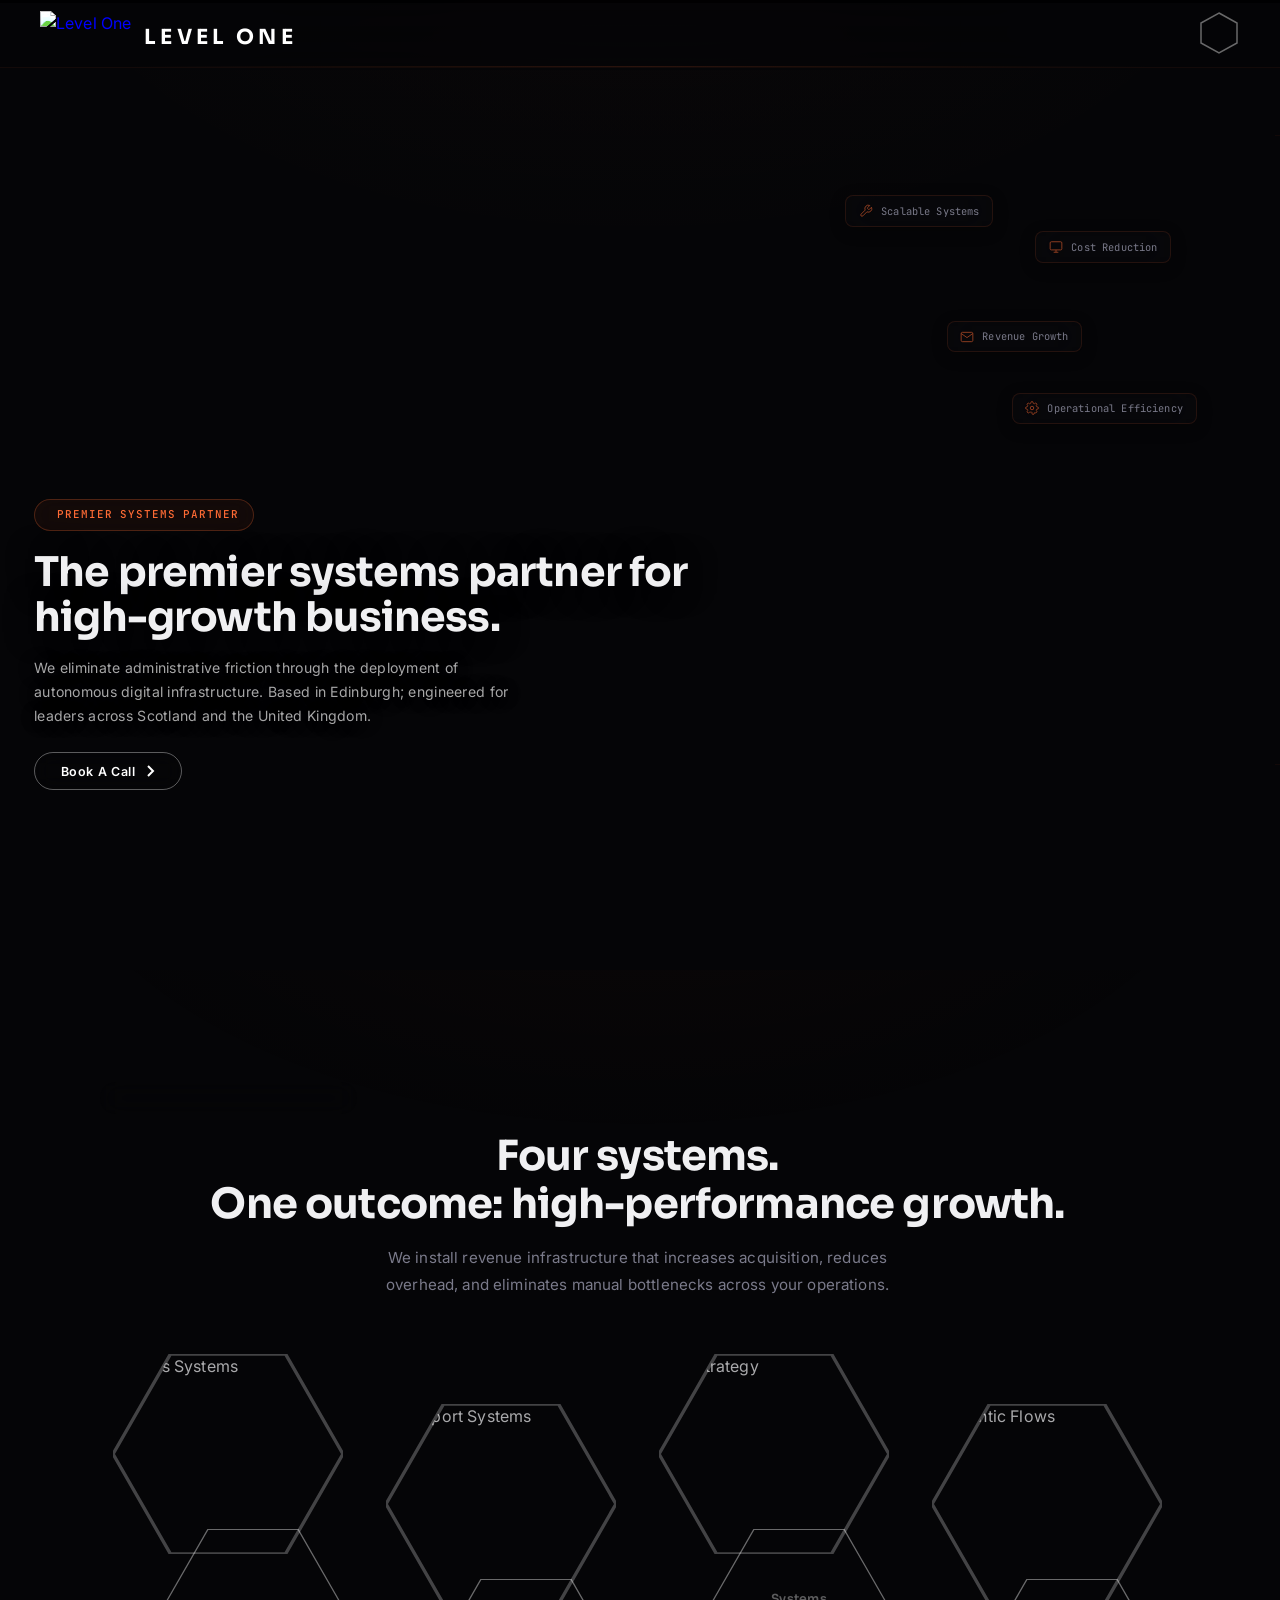
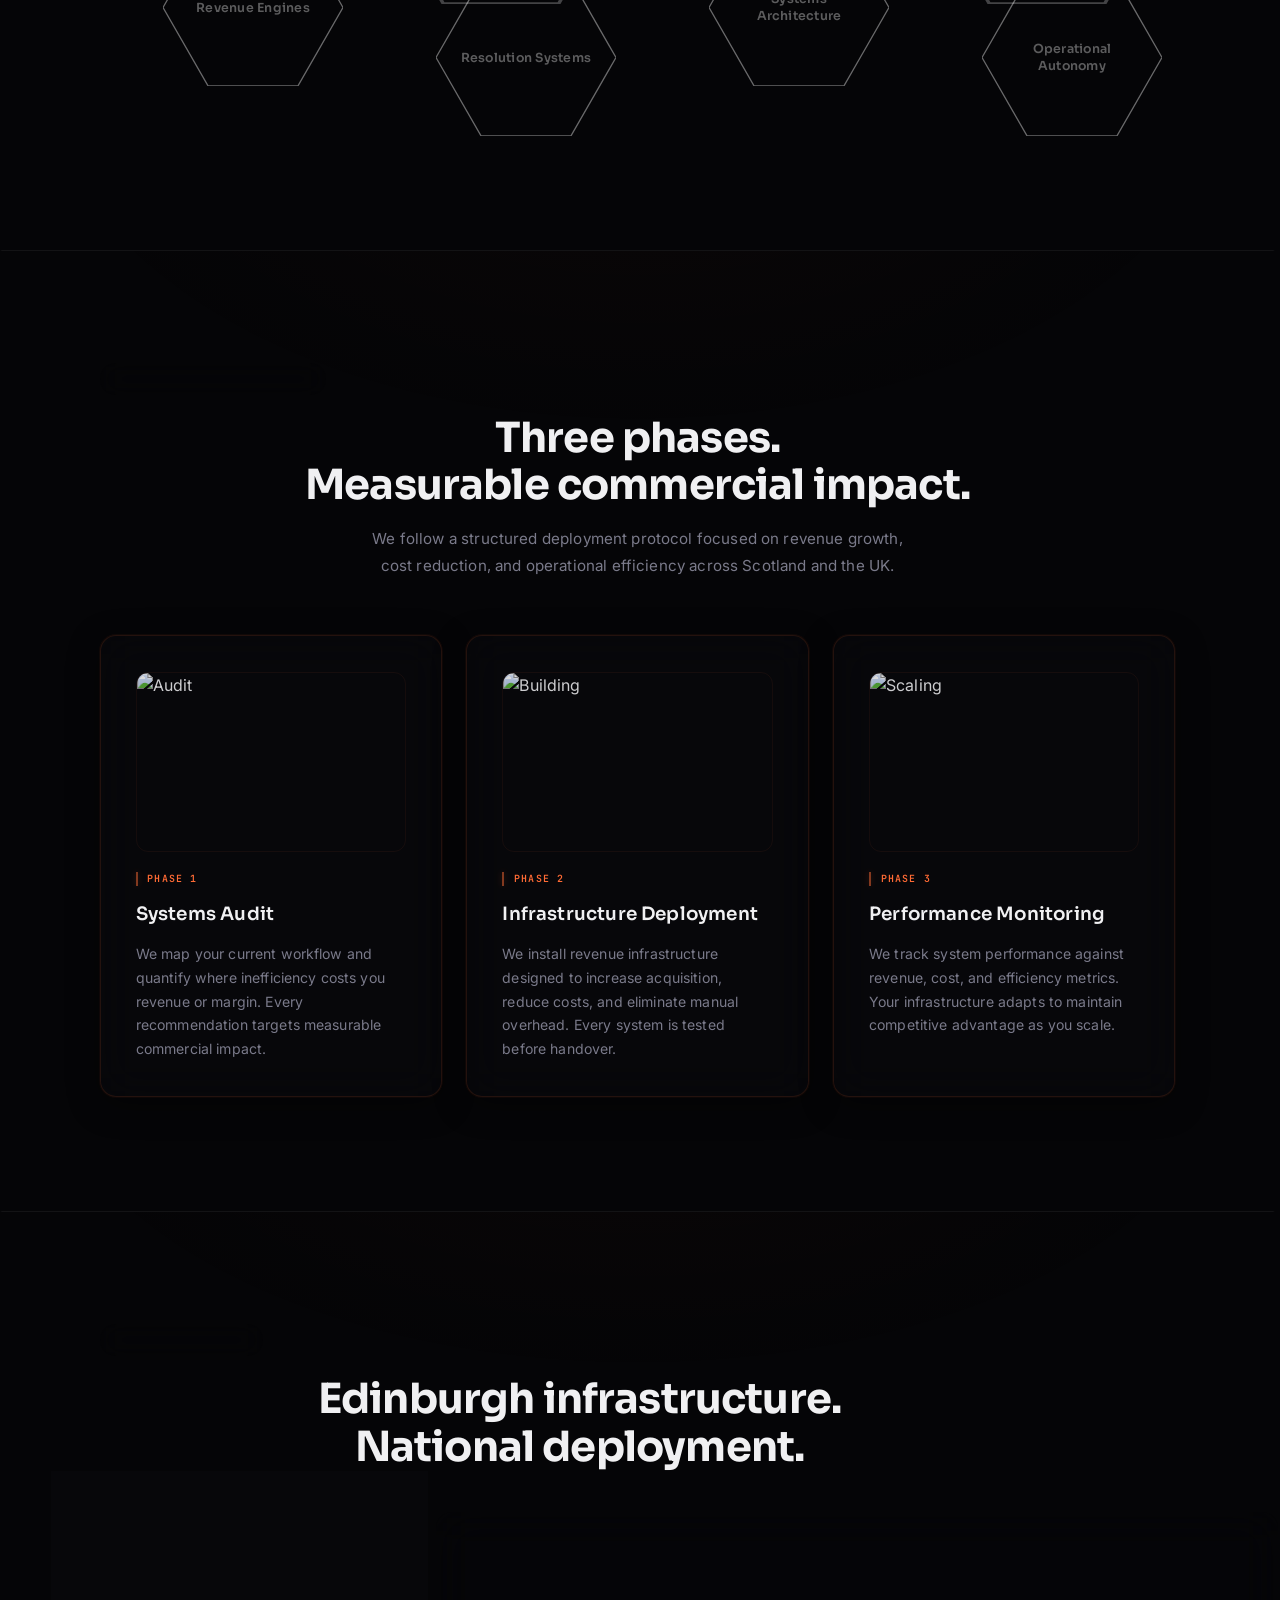
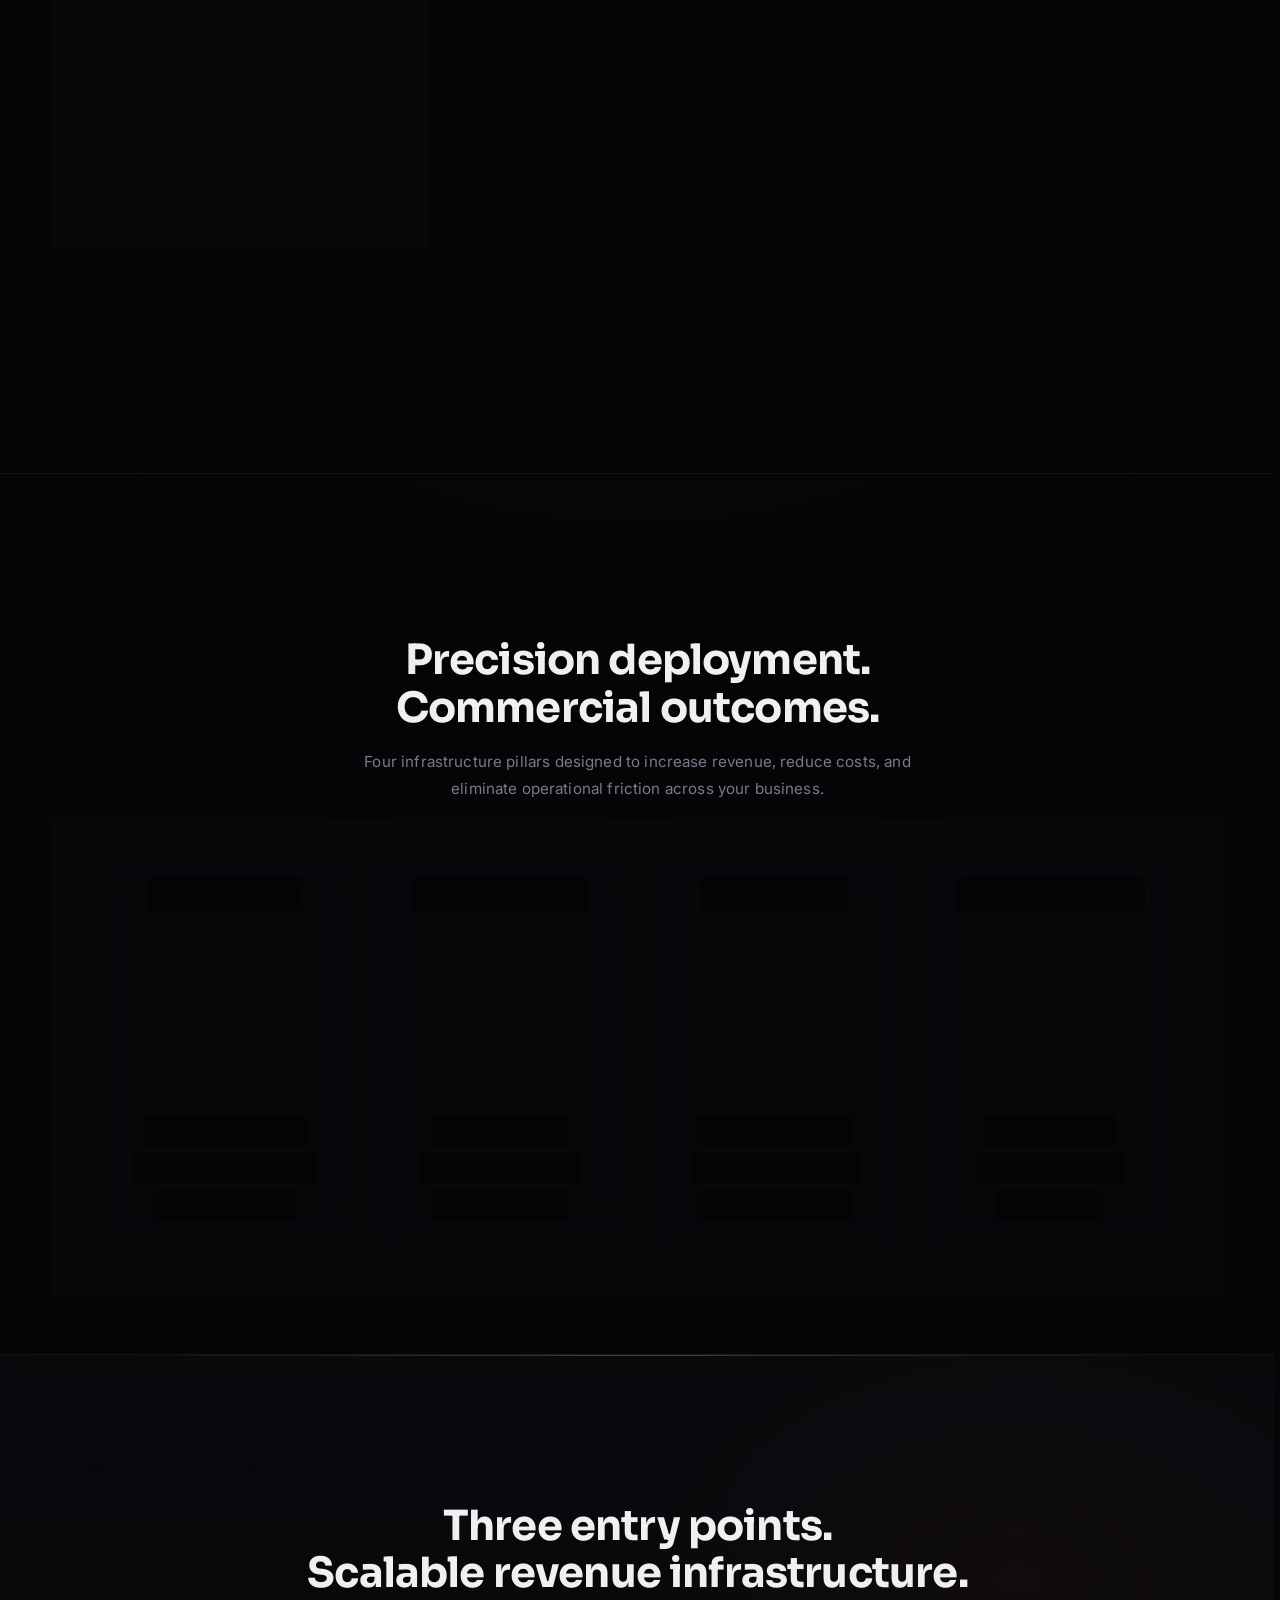
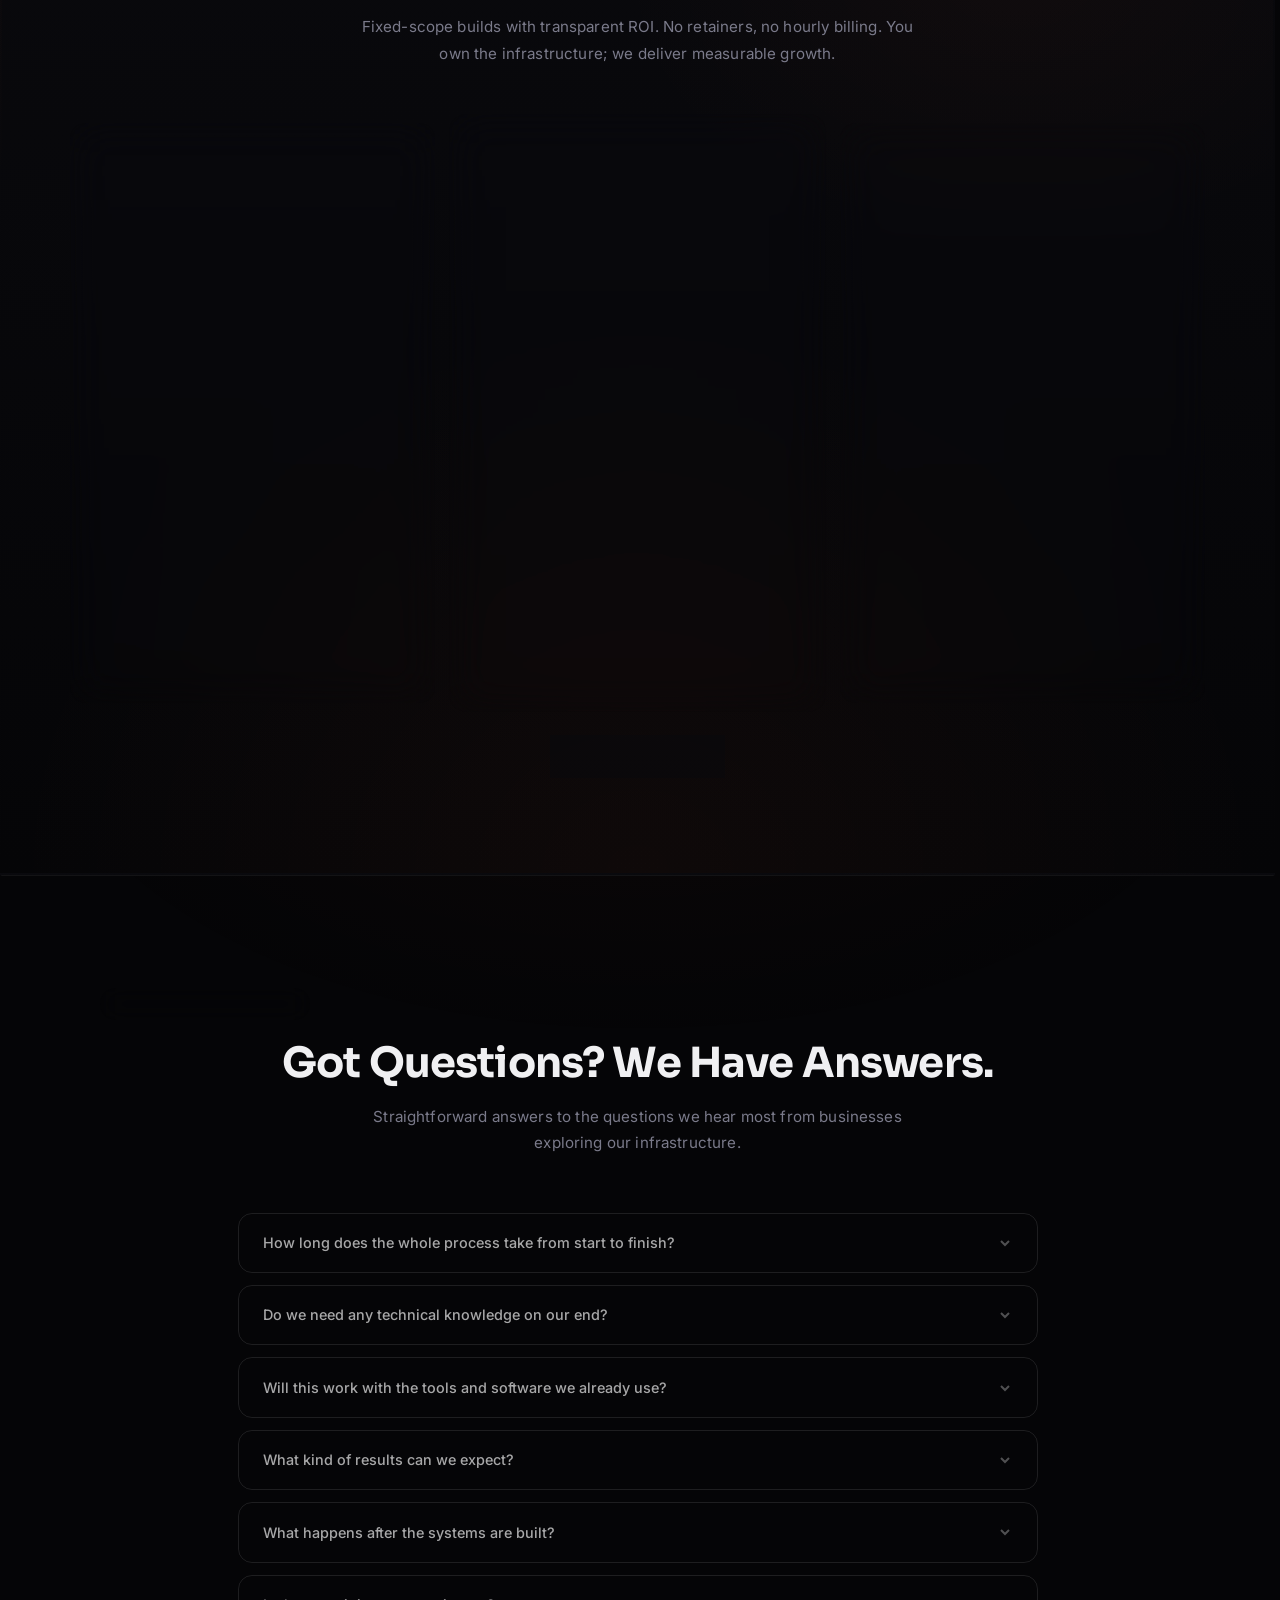
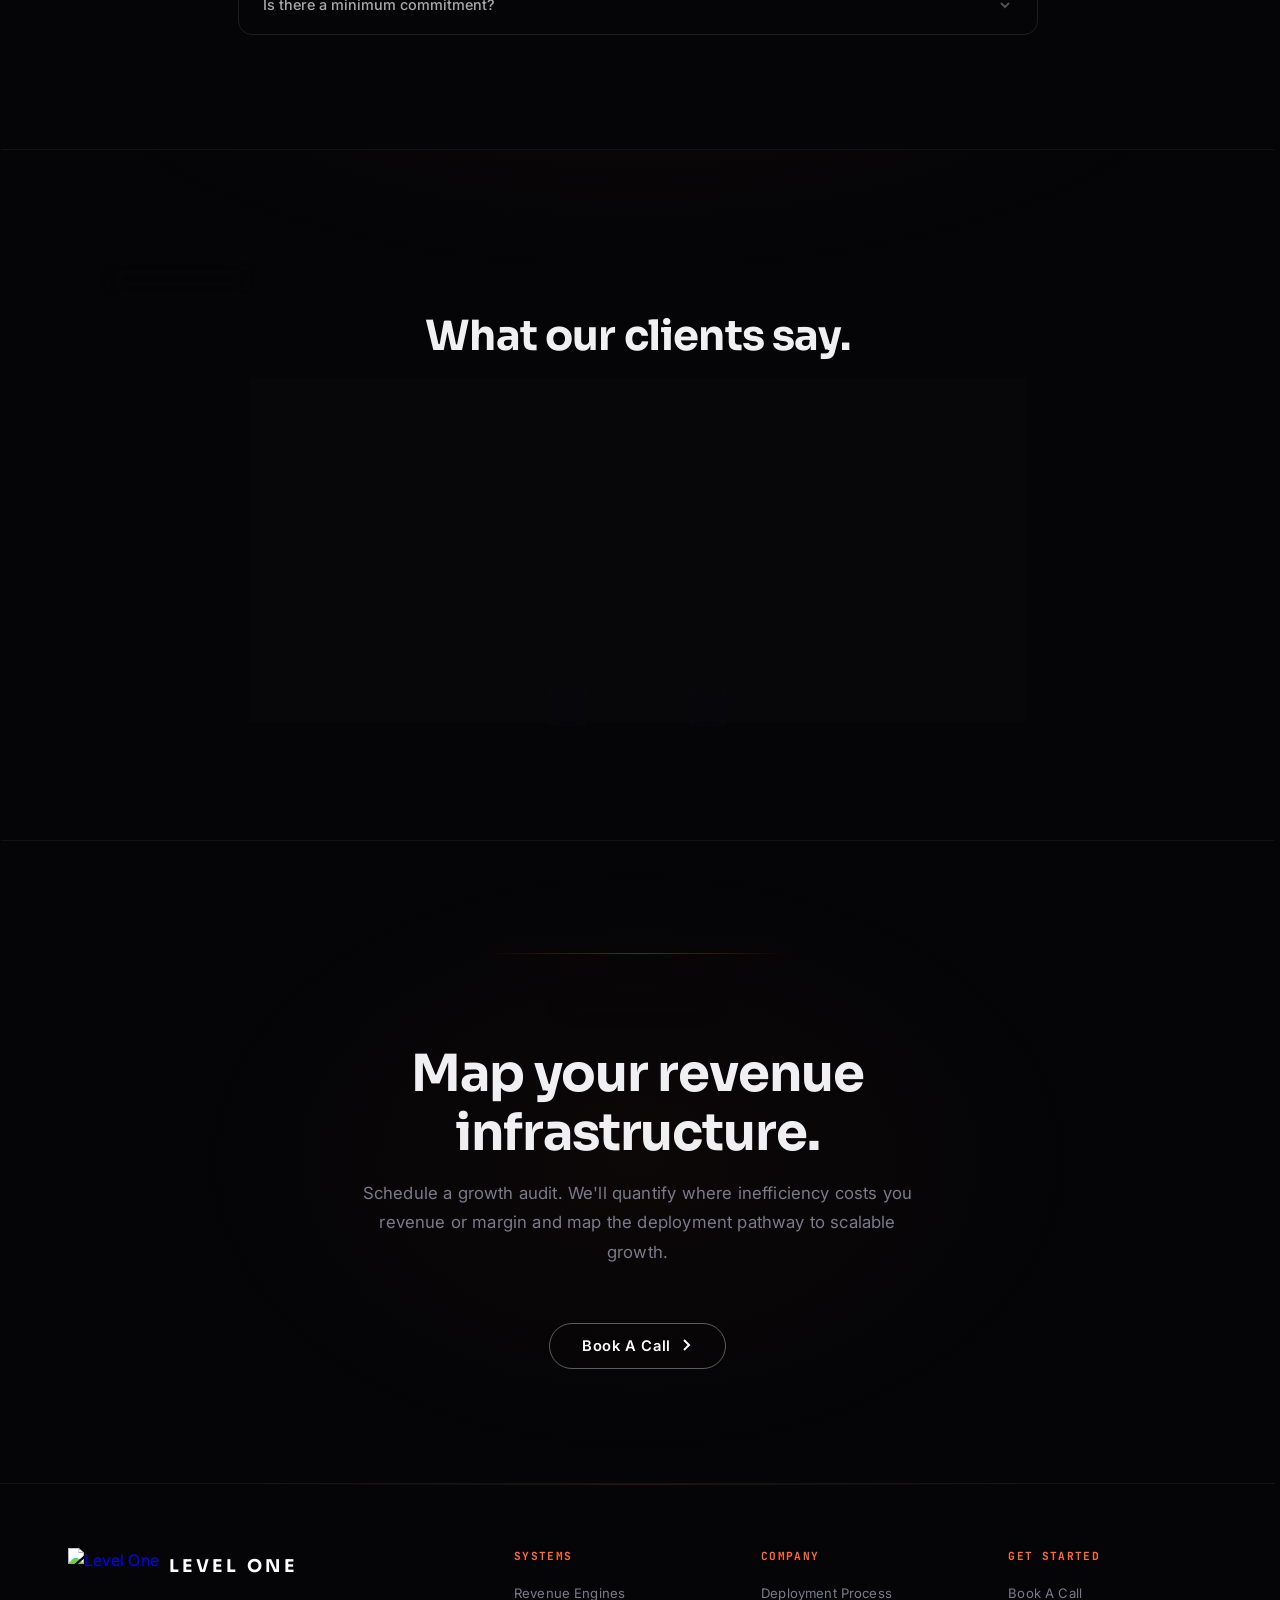
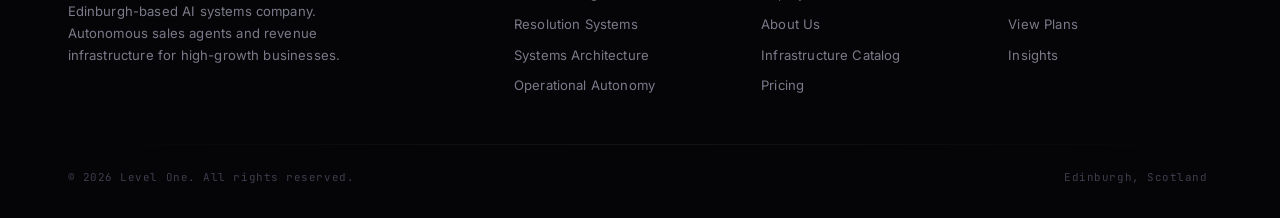
==== commit 6780408c: "Refine hex animations, styling, reviews, and add professional footer - Rewrite hex expand/collapse t" ====
--- a/index.html
+++ b/index.html
@@ -718,6 +718,45 @@
   </div>
 </section>
 
+<footer>
+  <div class="footer-inner">
+    <div class="footer-grid">
+      <div class="footer-brand">
+        <a href="#" class="footer-logo" onclick="event.preventDefault(); window.scrollTo({top: 0, behavior: 'smooth'});">
+          <img src="https://github.com/level-one-ai/Level-One.Website-/blob/main/images/Whisk_krwz0utmjzjyjbtotqwywgtlxedo00smhjdmtqm%20(1).png?raw=true" alt="Level One" class="footer-logo-img">
+          <span class="footer-logo-text">LEVEL ONE</span>
+        </a>
+        <p class="footer-brand-desc">Edinburgh-based AI systems company. Autonomous sales agents and revenue infrastructure for high-growth businesses.</p>
+      </div>
+      <div class="footer-col">
+        <h4 class="footer-col-title">Systems</h4>
+        <a href="#features" class="footer-link">Revenue Engines</a>
+        <a href="#features" class="footer-link">Resolution Systems</a>
+        <a href="#features" class="footer-link">Systems Architecture</a>
+        <a href="#features" class="footer-link">Operational Autonomy</a>
+      </div>
+      <div class="footer-col">
+        <h4 class="footer-col-title">Company</h4>
+        <a href="#process" class="footer-link">Deployment Process</a>
+        <a href="#about" class="footer-link">About Us</a>
+        <a href="#services" class="footer-link">Infrastructure Catalog</a>
+        <a href="#pricing" class="footer-link">Pricing</a>
+      </div>
+      <div class="footer-col">
+        <h4 class="footer-col-title">Get Started</h4>
+        <a href="javascript:void(0)" onclick="openCalendar()" class="footer-link">Book A Call</a>
+        <a href="#pricing" class="footer-link">View Plans</a>
+        <a href="#insights" class="footer-link">Insights</a>
+      </div>
+    </div>
+    <div class="footer-divider"></div>
+    <div class="footer-bottom">
+      <p class="footer-copyright">&copy; 2026 Level One. All rights reserved.</p>
+      <p class="footer-location">Edinburgh, Scotland</p>
+    </div>
+  </div>
+</footer>
+
 </div>
 
 <!-- PROCESS VIEW — opened from process cards or hexagon menu Architecture subsections -->
--- a/css/layout.css
+++ b/css/layout.css
@@ -570,6 +570,21 @@
   transition: all 0.4s ease;
 }
 
+/* Image hex borders — thicker white */
+.hex-img-wrap .hex-clip-border polygon {
+  stroke: rgba(255, 255, 255, 0.25);
+  stroke-width: 3;
+  transition: all 0.4s ease;
+}
+
+/* Text hex borders — styled like header hexagon button */
+.hex-label-wrap .hex-clip-border polygon {
+  stroke: rgba(255, 255, 255, 0.4);
+  stroke-width: 1.5;
+  fill: transparent;
+  transition: stroke 0.4s, fill 0.4s, filter 0.4s;
+}
+
 /* ---- IMAGE HEXAGON ---- */
 .hex-img-inner {
   position: absolute;
@@ -582,7 +597,7 @@
   width: 100%;
   height: 100%;
   object-fit: cover;
-  opacity: 0.55;
+  opacity: 0.70;
   transform: scale(1);
   transition: opacity 0.5s ease, transform 0.6s var(--ease-out-expo);
 }
@@ -619,8 +634,8 @@
 }
 
 .hex-pair:hover .hex-img-wrap .hex-clip-border polygon {
-  stroke: rgba(255, 255, 255, 0.3);
-  filter: drop-shadow(0 0 10px rgba(255, 255, 255, 0.2));
+  stroke: rgba(255, 255, 255, 0.5);
+  filter: drop-shadow(0 0 12px rgba(255, 255, 255, 0.3));
 }
 
 /* Text becomes brighter + dimmed background appears */
@@ -634,8 +649,9 @@
 }
 
 .hex-pair:hover .hex-label-wrap .hex-clip-border polygon {
-  stroke: rgba(255, 255, 255, 0.4);
-  filter: drop-shadow(0 0 12px rgba(255, 255, 255, 0.3));
+  stroke: #ffffff;
+  fill: rgba(255, 255, 255, 0.08);
+  filter: drop-shadow(0 0 8px rgba(255, 255, 255, 0.4));
 }
 
 /* ============================================
@@ -1179,8 +1195,7 @@
 /* ---- Footer ---- */
 footer {
   border-top: 1px solid var(--border);
-  padding: 2.5rem 2rem;
-  text-align: center;
+  padding: 4rem 2rem 2rem;
   background: var(--bg);
   position: relative;
 }
@@ -1195,11 +1210,126 @@
   background: linear-gradient(90deg, transparent, rgba(255, 107, 53, 0.15), transparent);
 }
 
-footer p {
+.footer-inner {
+  max-width: 1140px;
+  margin: 0 auto;
+}
+
+.footer-grid {
+  display: grid;
+  grid-template-columns: 2fr 1fr 1fr 1fr;
+  gap: 3rem;
+  margin-bottom: 3rem;
+}
+
+.footer-brand {
+  display: flex;
+  flex-direction: column;
+  gap: 1rem;
+}
+
+.footer-logo {
+  display: flex;
+  align-items: center;
+  gap: 0.6rem;
+  text-decoration: none;
+}
+
+.footer-logo-img {
+  height: 36px;
+  width: auto;
+  filter: brightness(1.2);
+}
+
+.footer-logo-text {
+  font-family: var(--heading);
+  font-weight: 700;
+  font-size: 1.1rem;
+  color: var(--white);
+  letter-spacing: 0.2em;
+  text-transform: uppercase;
+}
+
+.footer-brand-desc {
+  font-size: 0.82rem;
+  color: var(--text-secondary);
+  line-height: 1.7;
+  max-width: 280px;
+}
+
+.footer-col {
+  display: flex;
+  flex-direction: column;
+  gap: 0.6rem;
+}
+
+.footer-col-title {
+  font-family: var(--mono);
+  font-size: 0.7rem;
+  font-weight: 700;
+  color: var(--orange);
+  text-transform: uppercase;
+  letter-spacing: 0.12em;
+  margin-bottom: 0.5rem;
+}
+
+.footer-link {
+  font-size: 0.82rem;
+  color: var(--text-secondary);
+  text-decoration: none;
+  transition: color 0.3s ease;
+  line-height: 1.6;
+}
+
+.footer-link:hover {
+  color: var(--white);
+}
+
+.footer-divider {
+  height: 1px;
+  background: linear-gradient(90deg, transparent, rgba(255, 255, 255, 0.06), transparent);
+  margin-bottom: 1.5rem;
+}
+
+.footer-bottom {
+  display: flex;
+  align-items: center;
+  justify-content: space-between;
+}
+
+.footer-copyright {
   font-family: var(--mono);
   font-size: 0.68rem;
   color: var(--text-muted);
   letter-spacing: 0.05em;
+}
+
+.footer-location {
+  font-family: var(--mono);
+  font-size: 0.68rem;
+  color: var(--text-muted);
+  letter-spacing: 0.05em;
+}
+
+@media (max-width: 768px) {
+  .footer-grid {
+    grid-template-columns: 1fr 1fr;
+    gap: 2rem;
+  }
+  .footer-brand {
+    grid-column: 1 / -1;
+  }
+  .footer-bottom {
+    flex-direction: column;
+    gap: 0.5rem;
+    text-align: center;
+  }
+}
+
+@media (max-width: 480px) {
+  .footer-grid {
+    grid-template-columns: 1fr;
+  }
 }
 
 /* GLOBAL RESPONSIVE */
--- a/css/sections.css
+++ b/css/sections.css
@@ -880,7 +880,7 @@
 }
 
 .reviews-carousel {
-  max-width: 900px;
+  max-width: 800px;
   margin: 0 auto;
   position: relative;
   overflow: hidden;
@@ -897,6 +897,7 @@
   padding: 0 1.5rem;
   display: flex;
   justify-content: center;
+  align-items: center;
 }
 
 .review-card {
@@ -904,11 +905,12 @@
   backdrop-filter: var(--glass-blur);
   border: 1px solid var(--glass-border);
   border-radius: 16px;
-  padding: 3rem 2.5rem;
+  padding: 2.5rem 2.5rem;
   text-align: center;
   box-shadow: var(--glass-shadow);
   transition: border-color 0.4s ease;
   width: 100%;
+  max-width: 680px;
 }
 
 .review-card:hover {
@@ -916,7 +918,7 @@
 }
 
 .review-stars {
-  font-size: 1.2rem;
+  font-size: 1rem;
   color: var(--orange);
   letter-spacing: 0.15em;
   margin-bottom: 1.25rem;
@@ -925,9 +927,9 @@
 
 .review-text {
   font-family: var(--body);
-  font-size: 0.95rem;
+  font-size: 0.9rem;
   color: rgba(255, 255, 255, 0.8);
-  line-height: 1.85;
+  line-height: 1.8;
   margin-bottom: 1.5rem;
   font-style: italic;
   letter-spacing: 0.01em;
@@ -938,6 +940,8 @@
   align-items: center;
   justify-content: center;
   gap: 0.75rem;
+  padding-top: 1rem;
+  border-top: 1px solid rgba(255, 255, 255, 0.06);
 }
 
 .review-author-info {
@@ -946,7 +950,7 @@
 
 .review-name {
   font-family: var(--heading);
-  font-size: 0.9rem;
+  font-size: 0.88rem;
   font-weight: 600;
   color: #ffffff;
   letter-spacing: 0.01em;
@@ -954,7 +958,7 @@
 
 .review-role {
   font-family: var(--mono);
-  font-size: 0.68rem;
+  font-size: 0.65rem;
   color: var(--text-secondary);
   letter-spacing: 0.03em;
   margin-top: 0.2rem;
@@ -1019,18 +1023,19 @@
     max-width: 100%;
   }
   .review-card {
-    padding: 2rem 1.25rem;
+    padding: 2rem 1.5rem;
+    max-width: 100%;
   }
   .review-text {
-    font-size: 0.88rem;
+    font-size: 0.85rem;
   }
   .review-slide {
-    padding: 0 0.5rem;
+    padding: 0 0.75rem;
   }
 }
 
 @media (max-width: 480px) {
   .review-card {
-    padding: 1.5rem 1rem;
-  }
-}
+    padding: 1.5rem 1.25rem;
+  }
+}
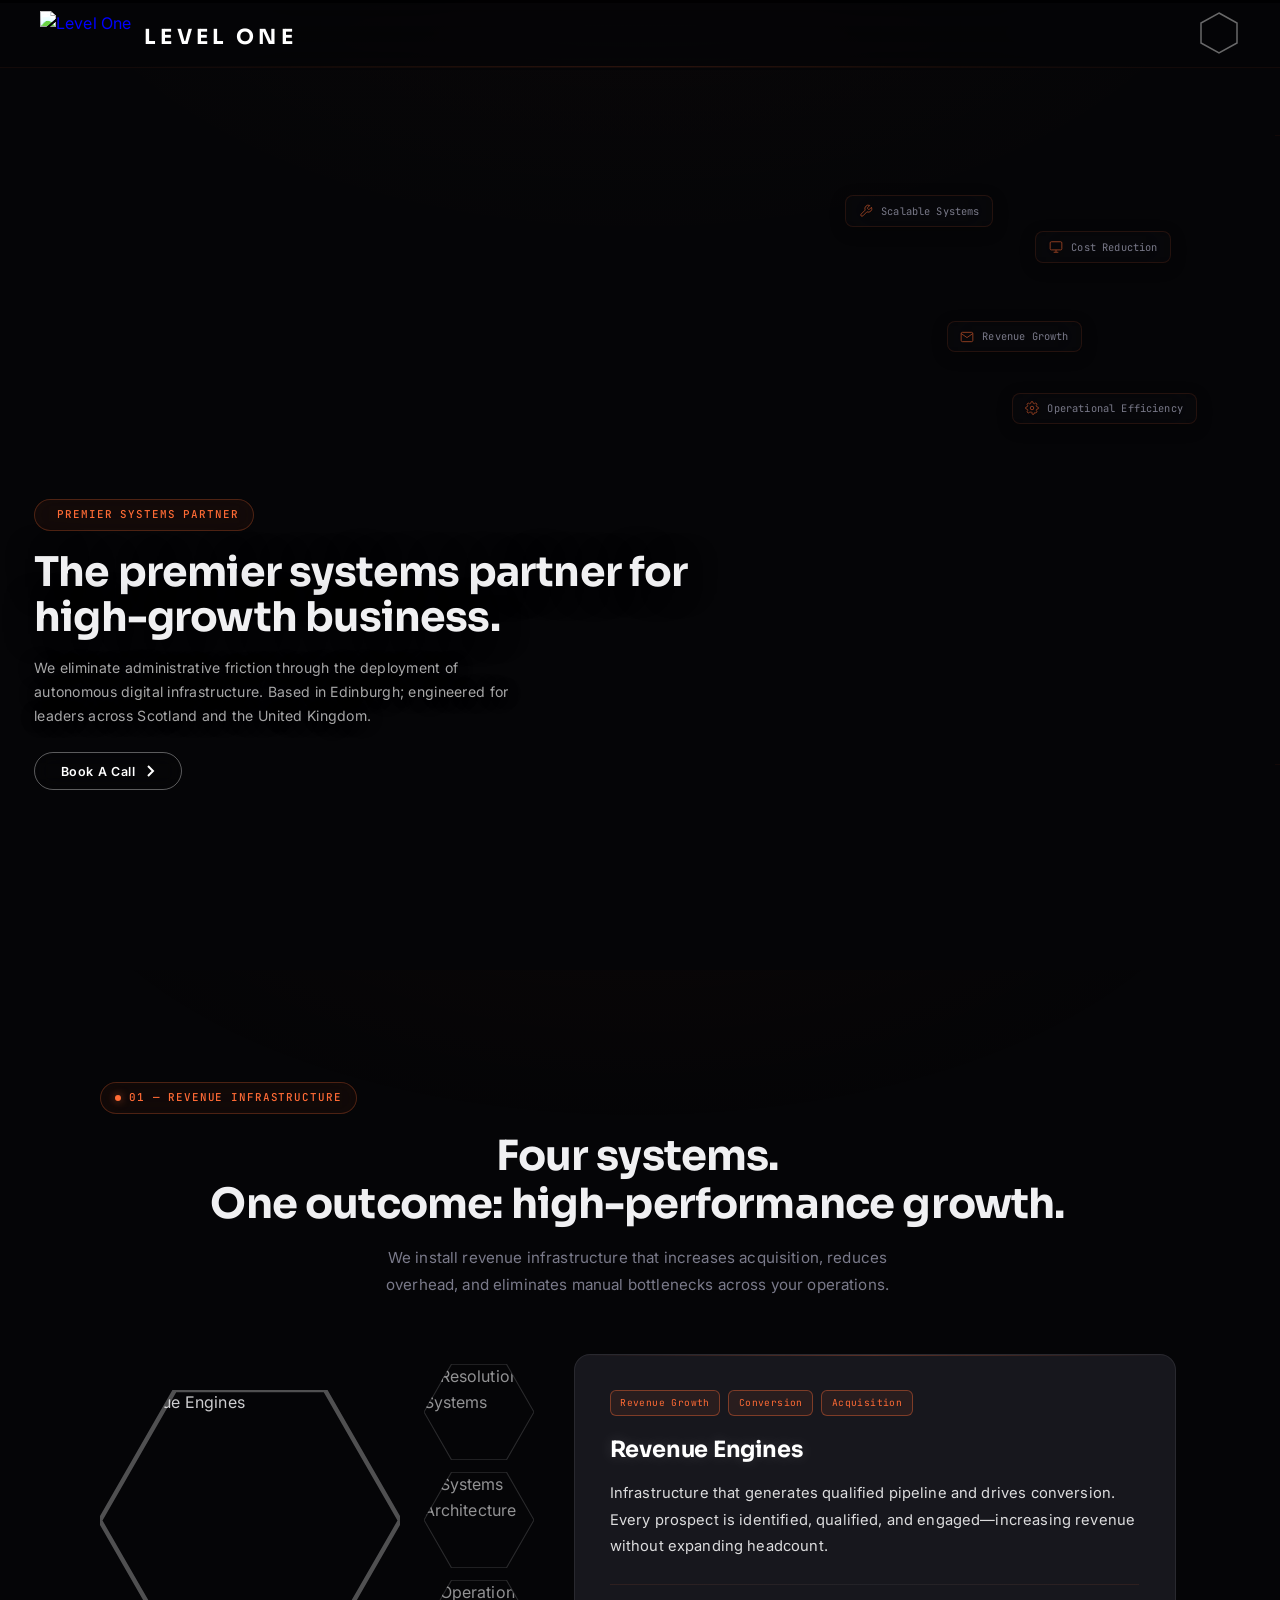
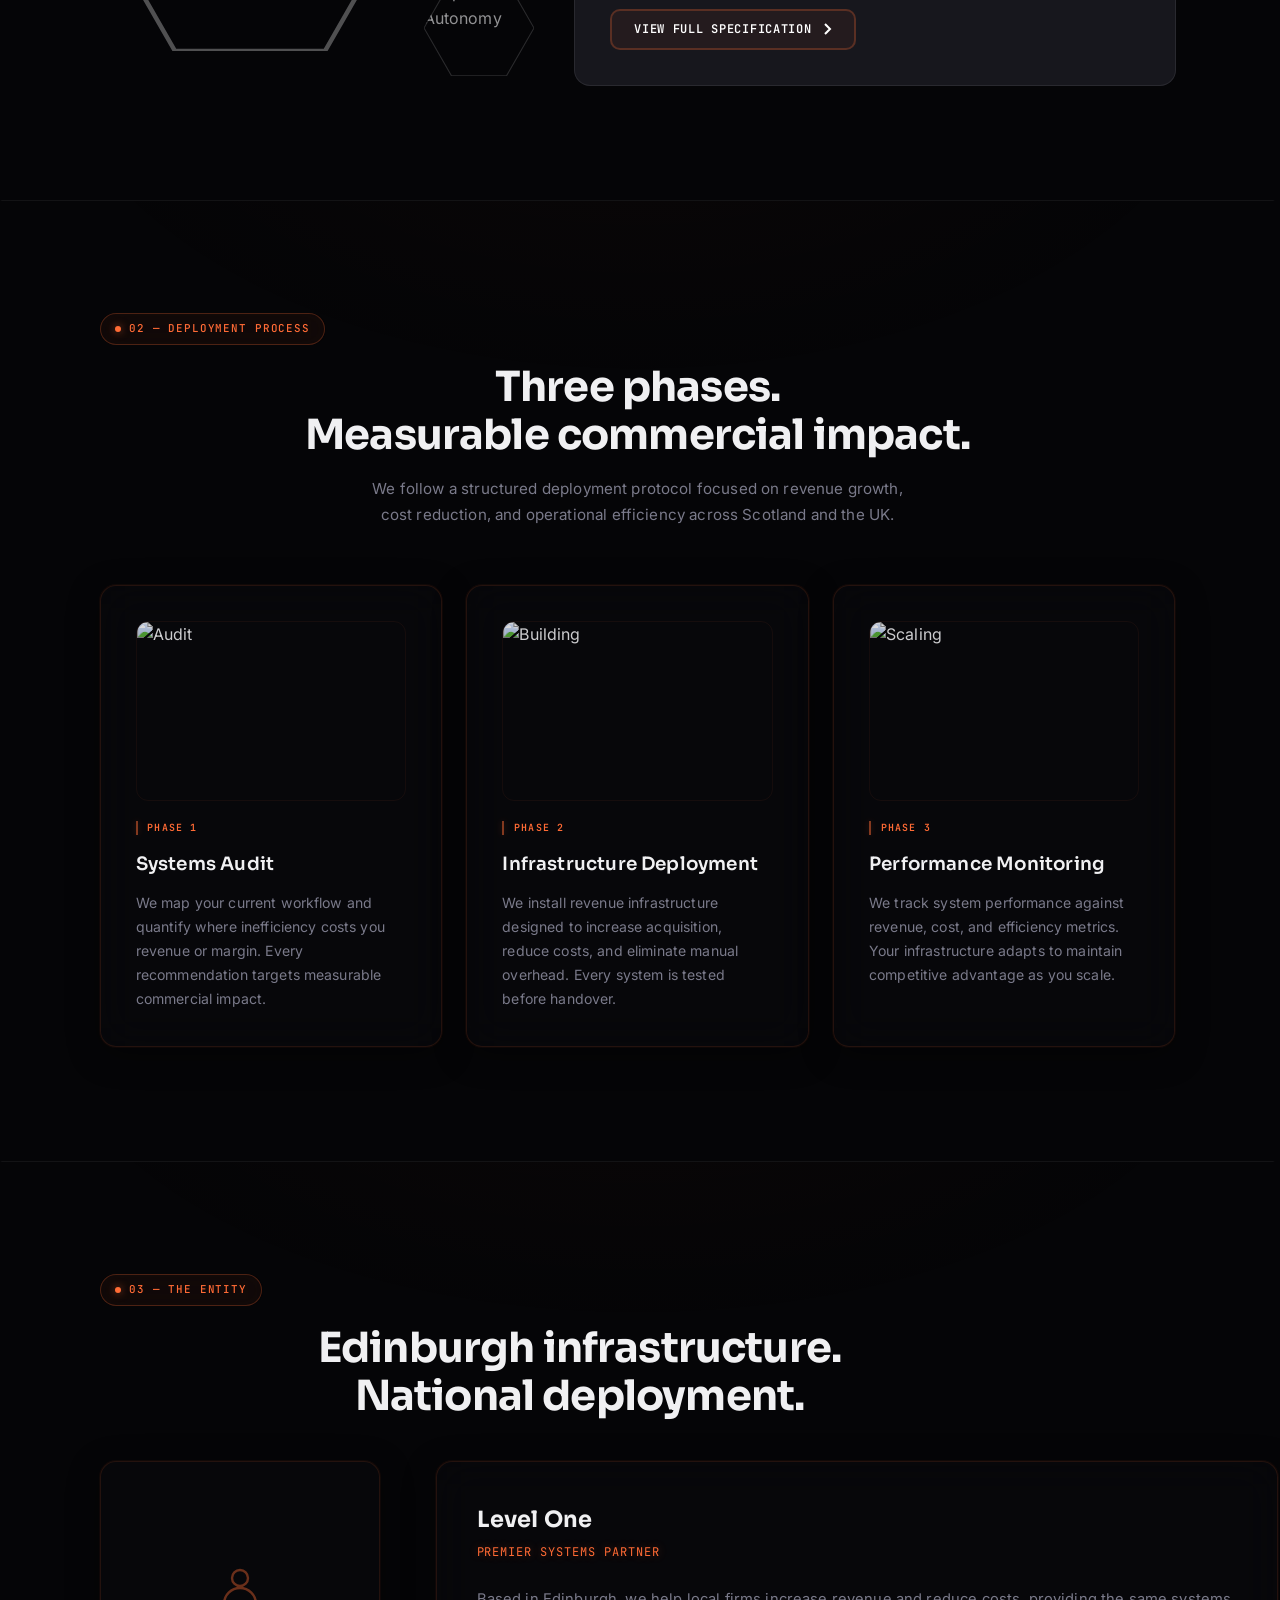
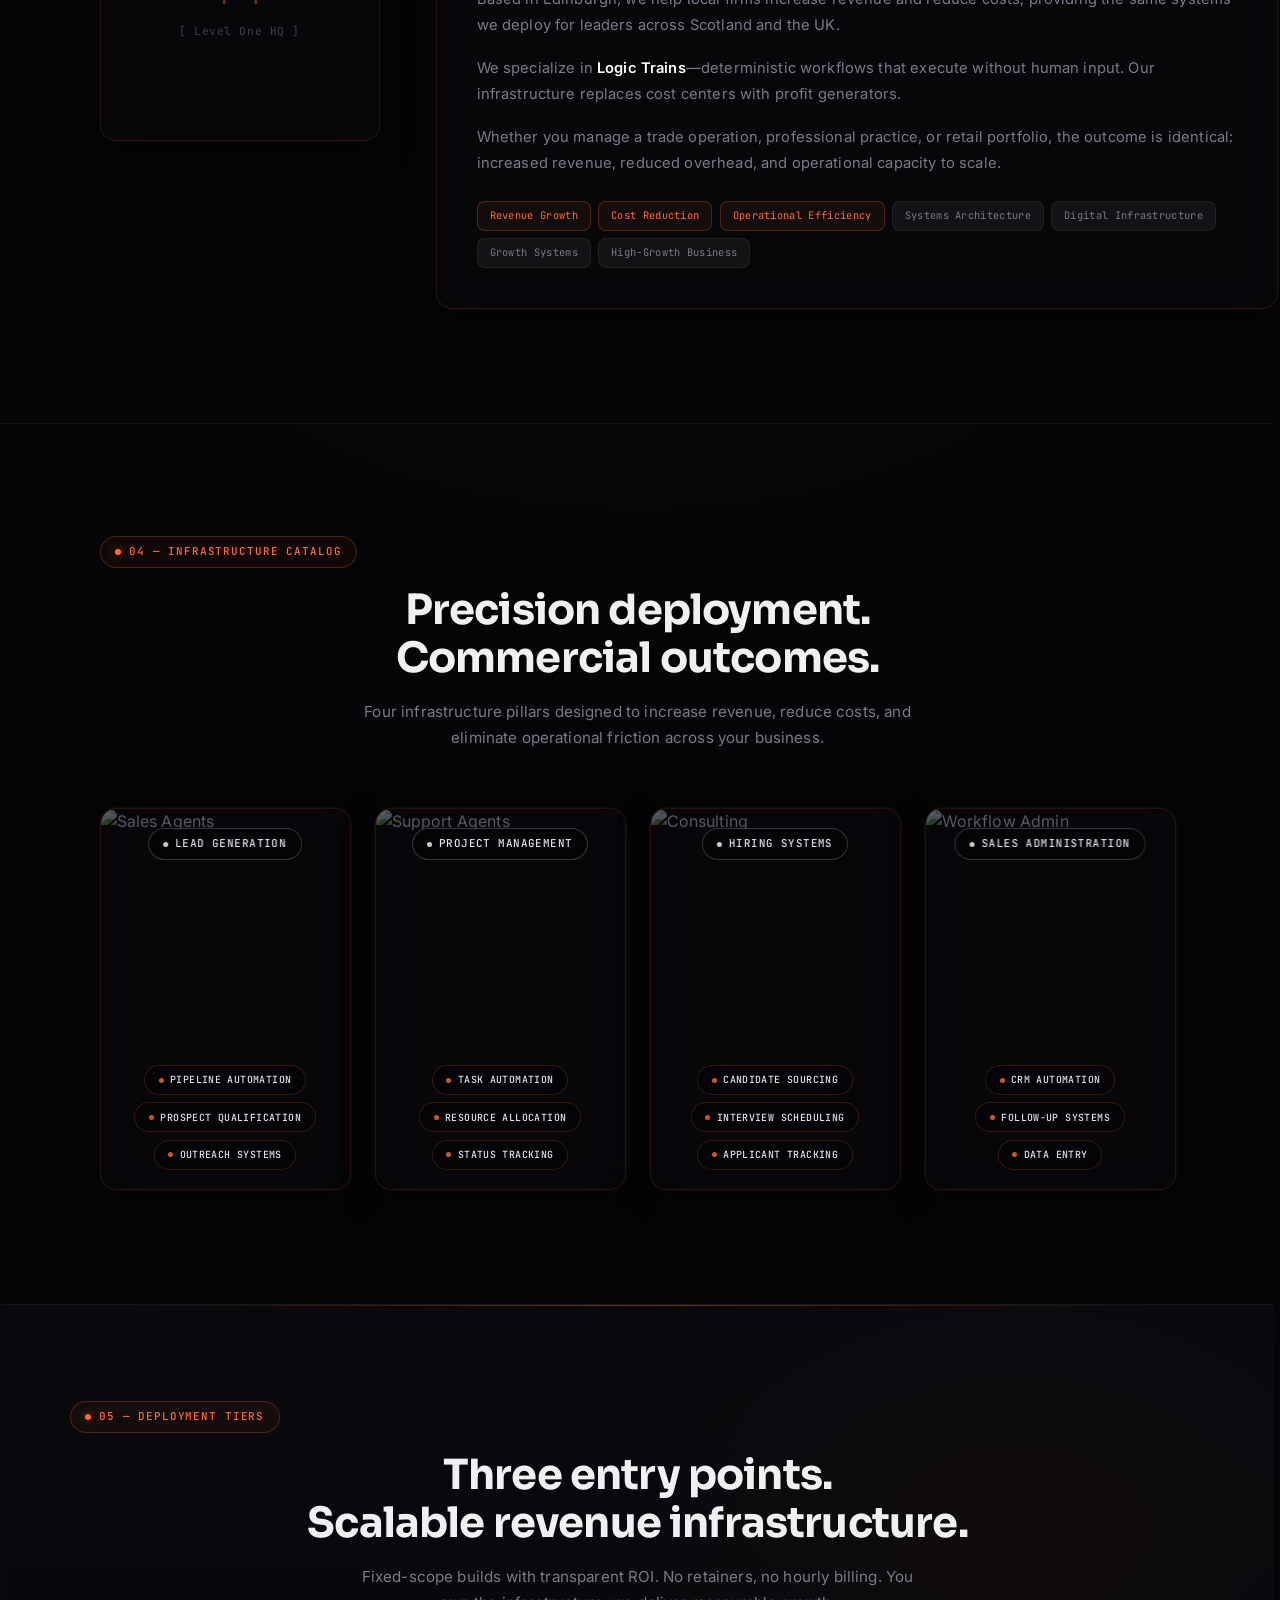
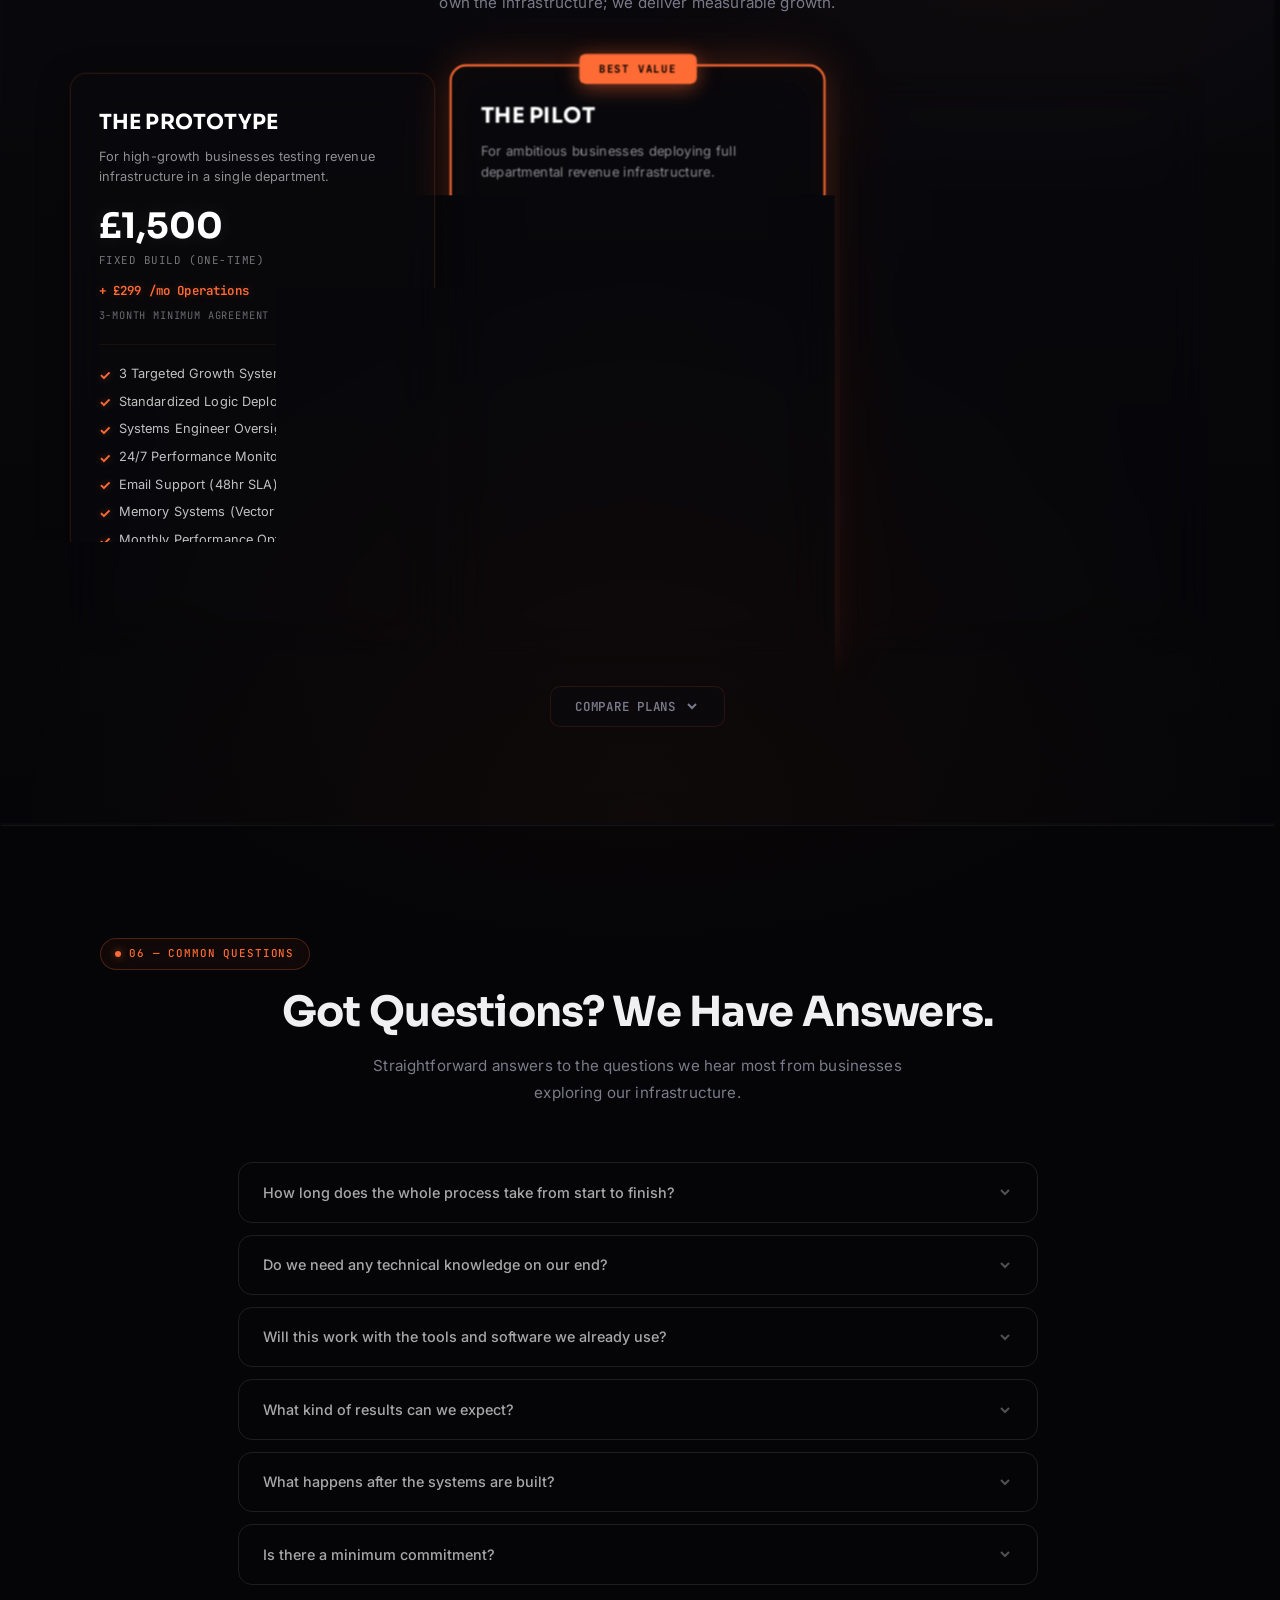
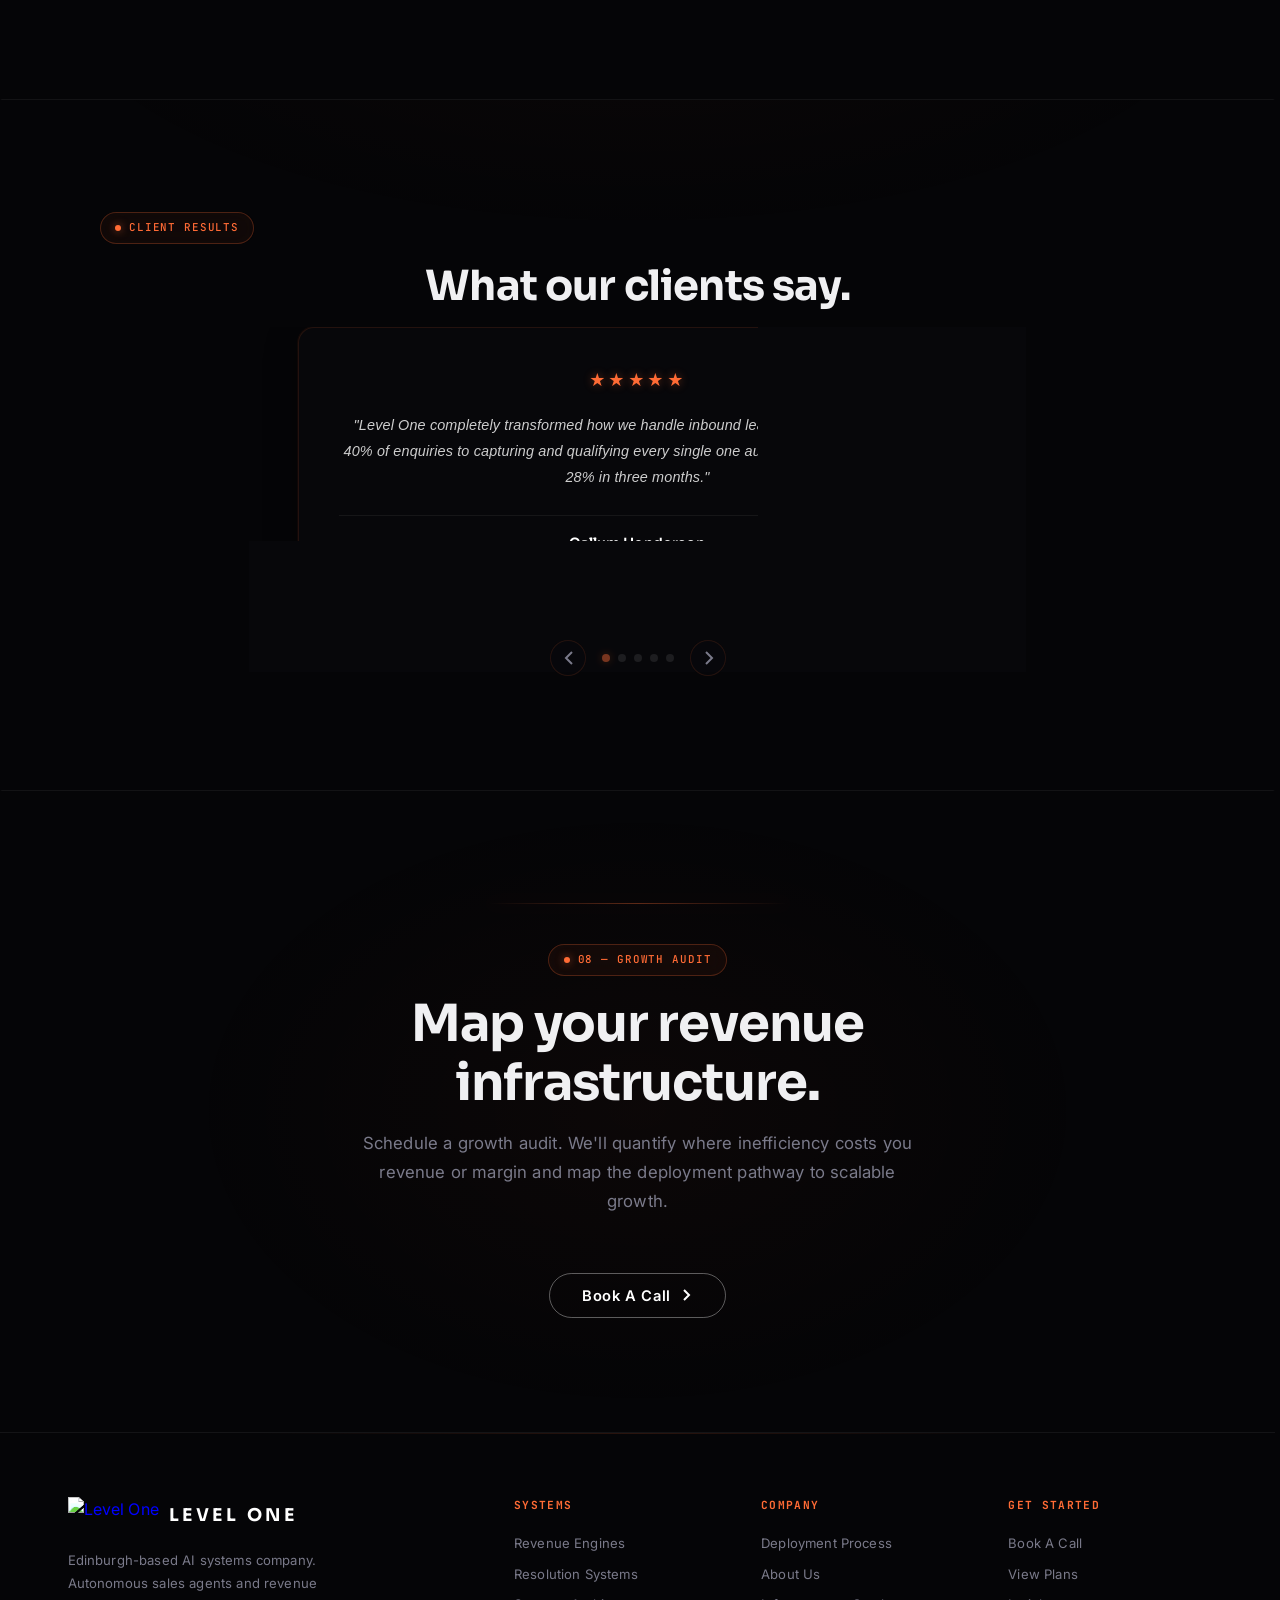
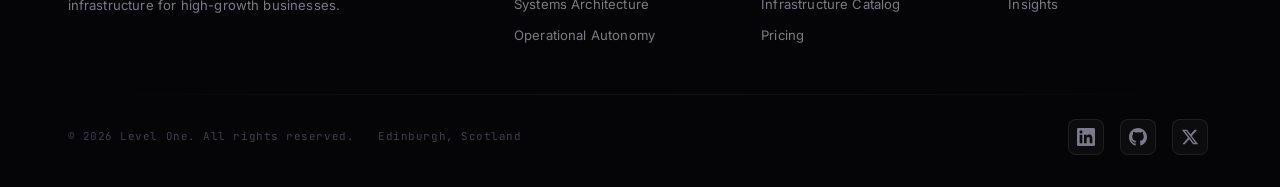
==== commit 4fb04f02: "Redesign hex section as showcase layout with social footer icons Replace the expandable hex grid + s" ====
--- a/index.html
+++ b/index.html
@@ -110,117 +110,48 @@
     <div class="section-num anim anim-up" style="text-align:center"><span class="pulse"></span> 01 — Revenue Infrastructure</div>
     <h2 class="section-title anim anim-up d1" style="text-align:center">Four systems.<br>One outcome: high-performance growth.</h2>
     <p class="section-desc anim anim-up d2" style="text-align:center;margin-left:auto;margin-right:auto">We install revenue infrastructure that increases acquisition, reduces overhead, and eliminates manual bottlenecks across your operations.</p>
-    <!-- Hexagon Pairs Layout -->
+    <!-- Hexagon Showcase Layout -->
     <div class="hex-pairs-container anim anim-up d3" id="hexPairsContainer">
-
-      <!-- Hexagon pairs grid (default view) — single horizontal row -->
-      <div class="hex-pairs-grid" id="hexPairsGrid">
-
-        <div class="hex-pair" data-system="sales" onclick="expandHexSystem('sales')">
-          <div class="hex-img-wrap">
-            <svg class="hex-clip-border" viewBox="0 0 200 174"><polygon points="50,0 150,0 200,87 150,174 50,174 0,87" fill="none" stroke="rgba(255,255,255,0.12)" stroke-width="1.5"/></svg>
+      <div class="hex-showcase" id="hexShowcase">
+        <div class="hex-showcase-left">
+          <div class="hex-large-wrap" id="hexLargeWrap">
+            <svg class="hex-clip-border" viewBox="0 0 200 174"><polygon points="50,0 150,0 200,87 150,174 50,174 0,87" fill="none" stroke="rgba(255,255,255,0.3)" stroke-width="3"/></svg>
             <div class="hex-img-inner">
-              <img src="https://res.cloudinary.com/dw5n0wlmr/image/upload/v1770459449/Whisk_9083c2dff85528ca4114eca372fa5906dr.jpg" alt="Sales Systems">
-            </div>
-          </div>
-          <div class="hex-label-wrap">
-            <svg class="hex-clip-border" viewBox="0 0 200 174"><polygon points="50,0 150,0 200,87 150,174 50,174 0,87" fill="none" stroke="rgba(255,255,255,0.12)" stroke-width="1.5"/></svg>
-            <div class="hex-label-inner">
-              <span class="hex-label-text">Revenue Engines</span>
-            </div>
-          </div>
-        </div>
-
-        <div class="hex-pair" data-system="support" onclick="expandHexSystem('support')">
-          <div class="hex-img-wrap">
-            <svg class="hex-clip-border" viewBox="0 0 200 174"><polygon points="50,0 150,0 200,87 150,174 50,174 0,87" fill="none" stroke="rgba(255,255,255,0.12)" stroke-width="1.5"/></svg>
-            <div class="hex-img-inner">
-              <img src="https://res.cloudinary.com/dw5n0wlmr/image/upload/v1770459448/Whisk_d397bbc3aa1701280a94eea24f609ac5dr.jpg" alt="Support Systems">
-            </div>
-          </div>
-          <div class="hex-label-wrap">
-            <svg class="hex-clip-border" viewBox="0 0 200 174"><polygon points="50,0 150,0 200,87 150,174 50,174 0,87" fill="none" stroke="rgba(255,255,255,0.12)" stroke-width="1.5"/></svg>
-            <div class="hex-label-inner">
-              <span class="hex-label-text">Resolution Systems</span>
-            </div>
-          </div>
-        </div>
-
-        <div class="hex-pair" data-system="consulting" onclick="expandHexSystem('consulting')">
-          <div class="hex-img-wrap">
-            <svg class="hex-clip-border" viewBox="0 0 200 174"><polygon points="50,0 150,0 200,87 150,174 50,174 0,87" fill="none" stroke="rgba(255,255,255,0.12)" stroke-width="1.5"/></svg>
-            <div class="hex-img-inner">
-              <img src="https://res.cloudinary.com/dw5n0wlmr/image/upload/v1770459442/Whisk_26e82c97b8738ed83da4cdbe4acb856ddr.jpg" alt="AI Strategy">
-            </div>
-          </div>
-          <div class="hex-label-wrap">
-            <svg class="hex-clip-border" viewBox="0 0 200 174"><polygon points="50,0 150,0 200,87 150,174 50,174 0,87" fill="none" stroke="rgba(255,255,255,0.12)" stroke-width="1.5"/></svg>
-            <div class="hex-label-inner">
-              <span class="hex-label-text">Systems Architecture</span>
-            </div>
-          </div>
-        </div>
-
-        <div class="hex-pair" data-system="workflow" onclick="expandHexSystem('workflow')">
-          <div class="hex-img-wrap">
-            <svg class="hex-clip-border" viewBox="0 0 200 174"><polygon points="50,0 150,0 200,87 150,174 50,174 0,87" fill="none" stroke="rgba(255,255,255,0.12)" stroke-width="1.5"/></svg>
-            <div class="hex-img-inner">
-              <img src="https://res.cloudinary.com/dw5n0wlmr/image/upload/v1770459438/Whisk_054b050aea37afcbb5c4beaa69bd3260dr.jpg" alt="Agentic Flows">
-            </div>
-          </div>
-          <div class="hex-label-wrap">
-            <svg class="hex-clip-border" viewBox="0 0 200 174"><polygon points="50,0 150,0 200,87 150,174 50,174 0,87" fill="none" stroke="rgba(255,255,255,0.12)" stroke-width="1.5"/></svg>
-            <div class="hex-label-inner">
-              <span class="hex-label-text">Operational Autonomy</span>
-            </div>
-          </div>
-        </div>
-
-      </div>
-
-      <!-- Expanded view: minimized hex sidebar + card content -->
-      <div class="hex-expanded" id="hexExpanded">
-
-        <div class="hex-expanded-sidebar" id="hexExpandedSidebar">
-          <!-- Close/collapse button -->
-          <button class="hex-collapse-btn" id="hexCollapseBtn" onclick="collapseHexView()">
-            <svg class="hex-collapse-border" viewBox="0 0 42 42"><polygon points="21,1 39,11 39,31 21,41 3,31 3,11"/></svg>
-            <svg class="hex-collapse-icon" width="14" height="14" fill="none" stroke="currentColor" stroke-width="2"><path d="M11 1L5 7l6 6"/></svg>
-          </button>
-
-          <div class="hex-mini-pair" data-system="sales" onclick="switchHexCard('sales')">
-            <div class="hex-mini-img">
-              <img src="https://res.cloudinary.com/dw5n0wlmr/image/upload/v1770459449/Whisk_9083c2dff85528ca4114eca372fa5906dr.jpg" alt="Sales">
-            </div>
-            <div class="hex-mini-label">Revenue Engines</div>
-          </div>
-
-          <div class="hex-mini-pair" data-system="support" onclick="switchHexCard('support')">
-            <div class="hex-mini-img">
-              <img src="https://res.cloudinary.com/dw5n0wlmr/image/upload/v1770459448/Whisk_d397bbc3aa1701280a94eea24f609ac5dr.jpg" alt="Support">
-            </div>
-            <div class="hex-mini-label">Resolution Systems</div>
-          </div>
-
-          <div class="hex-mini-pair" data-system="consulting" onclick="switchHexCard('consulting')">
-            <div class="hex-mini-img">
-              <img src="https://res.cloudinary.com/dw5n0wlmr/image/upload/v1770459442/Whisk_26e82c97b8738ed83da4cdbe4acb856ddr.jpg" alt="Consulting">
-            </div>
-            <div class="hex-mini-label">Systems Architecture</div>
-          </div>
-
-          <div class="hex-mini-pair" data-system="workflow" onclick="switchHexCard('workflow')">
-            <div class="hex-mini-img">
-              <img src="https://res.cloudinary.com/dw5n0wlmr/image/upload/v1770459438/Whisk_054b050aea37afcbb5c4beaa69bd3260dr.jpg" alt="Workflow">
-            </div>
-            <div class="hex-mini-label">Operational Autonomy</div>
-          </div>
-        </div>
-
-        <div class="hex-card-content" id="hexCardContent">
-          <!-- Card content injected by JS -->
-        </div>
-
+              <img id="hexLargeImg" src="https://res.cloudinary.com/dw5n0wlmr/image/upload/v1770459449/Whisk_9083c2dff85528ca4114eca372fa5906dr.jpg" alt="Revenue Engines">
+            </div>
+          </div>
+          <div class="hex-small-stack" id="hexSmallStack">
+            <div class="hex-small-item" data-system="support" onclick="selectHexSystem('support')">
+              <svg class="hex-clip-border" viewBox="0 0 200 174"><polygon points="50,0 150,0 200,87 150,174 50,174 0,87" fill="none" stroke="rgba(255,255,255,0.15)" stroke-width="2"/></svg>
+              <div class="hex-img-inner">
+                <img src="https://res.cloudinary.com/dw5n0wlmr/image/upload/v1770459448/Whisk_d397bbc3aa1701280a94eea24f609ac5dr.jpg" alt="Resolution Systems">
+              </div>
+            </div>
+            <div class="hex-small-item" data-system="consulting" onclick="selectHexSystem('consulting')">
+              <svg class="hex-clip-border" viewBox="0 0 200 174"><polygon points="50,0 150,0 200,87 150,174 50,174 0,87" fill="none" stroke="rgba(255,255,255,0.15)" stroke-width="2"/></svg>
+              <div class="hex-img-inner">
+                <img src="https://res.cloudinary.com/dw5n0wlmr/image/upload/v1770459442/Whisk_26e82c97b8738ed83da4cdbe4acb856ddr.jpg" alt="Systems Architecture">
+              </div>
+            </div>
+            <div class="hex-small-item" data-system="workflow" onclick="selectHexSystem('workflow')">
+              <svg class="hex-clip-border" viewBox="0 0 200 174"><polygon points="50,0 150,0 200,87 150,174 50,174 0,87" fill="none" stroke="rgba(255,255,255,0.15)" stroke-width="2"/></svg>
+              <div class="hex-img-inner">
+                <img src="https://res.cloudinary.com/dw5n0wlmr/image/upload/v1770459438/Whisk_054b050aea37afcbb5c4beaa69bd3260dr.jpg" alt="Operational Autonomy">
+              </div>
+            </div>
+          </div>
+        </div>
+        <div class="hex-info-card" id="hexInfoCard">
+          <div class="hex-info-labels" id="hexInfoLabels">
+            <span class="feature-label">Revenue Growth</span>
+            <span class="feature-label">Conversion</span>
+            <span class="feature-label">Acquisition</span>
+          </div>
+          <h3 class="hex-info-title" id="hexInfoTitle">Revenue Engines</h3>
+          <p class="hex-info-desc" id="hexInfoDesc">Infrastructure that generates qualified pipeline and drives conversion. Every prospect is identified, qualified, and engaged—increasing revenue without expanding headcount.</p>
+          <div class="hex-card-divider"></div>
+          <button class="hex-card-viewmore" id="hexInfoBtn" onclick="openCoreSystemsView('sales')">View Full Specification <svg width="12" height="12" fill="none" stroke="currentColor" stroke-width="2"><path d="M5 1l5 5-5 5"/></svg></button>
+        </div>
       </div>
     </div>
   </div>
@@ -751,8 +682,21 @@
     </div>
     <div class="footer-divider"></div>
     <div class="footer-bottom">
-      <p class="footer-copyright">&copy; 2026 Level One. All rights reserved.</p>
-      <p class="footer-location">Edinburgh, Scotland</p>
+      <div class="footer-bottom-left">
+        <p class="footer-copyright">&copy; 2026 Level One. All rights reserved.</p>
+        <p class="footer-location">Edinburgh, Scotland</p>
+      </div>
+      <div class="footer-social">
+        <a href="#" class="footer-social-link" aria-label="LinkedIn">
+          <svg width="18" height="18" viewBox="0 0 24 24" fill="currentColor"><path d="M20.447 20.452h-3.554v-5.569c0-1.328-.027-3.037-1.852-3.037-1.853 0-2.136 1.445-2.136 2.939v5.667H9.351V9h3.414v1.561h.046c.477-.9 1.637-1.85 3.37-1.85 3.601 0 4.267 2.37 4.267 5.455v6.286zM5.337 7.433c-1.144 0-2.063-.926-2.063-2.065 0-1.138.92-2.063 2.063-2.063 1.14 0 2.064.925 2.064 2.063 0 1.139-.925 2.065-2.064 2.065zm1.782 13.019H3.555V9h3.564v11.452zM22.225 0H1.771C.792 0 0 .774 0 1.729v20.542C0 23.227.792 24 1.771 24h20.451C23.2 24 24 23.227 24 22.271V1.729C24 .774 23.2 0 22.222 0h.003z"/></svg>
+        </a>
+        <a href="#" class="footer-social-link" aria-label="GitHub">
+          <svg width="18" height="18" viewBox="0 0 24 24" fill="currentColor"><path d="M12 0C5.374 0 0 5.373 0 12c0 5.302 3.438 9.8 8.207 11.387.599.111.793-.261.793-.577v-2.234c-3.338.726-4.033-1.416-4.033-1.416-.546-1.387-1.333-1.756-1.333-1.756-1.089-.745.083-.729.083-.729 1.205.084 1.839 1.237 1.839 1.237 1.07 1.834 2.807 1.304 3.492.997.107-.775.418-1.305.762-1.604-2.665-.305-5.467-1.334-5.467-5.931 0-1.311.469-2.381 1.236-3.221-.124-.303-.535-1.524.117-3.176 0 0 1.008-.322 3.301 1.23A11.509 11.509 0 0112 5.803c1.02.005 2.047.138 3.006.404 2.291-1.552 3.297-1.23 3.297-1.23.653 1.653.242 2.874.118 3.176.77.84 1.235 1.911 1.235 3.221 0 4.609-2.807 5.624-5.479 5.921.43.372.823 1.102.823 2.222v3.293c0 .319.192.694.801.576C20.566 21.797 24 17.3 24 12c0-6.627-5.373-12-12-12z"/></svg>
+        </a>
+        <a href="#" class="footer-social-link" aria-label="X">
+          <svg width="18" height="18" viewBox="0 0 24 24" fill="currentColor"><path d="M18.244 2.25h3.308l-7.227 8.26 8.502 11.24H16.17l-5.214-6.817L4.99 21.75H1.68l7.73-8.835L1.254 2.25H8.08l4.713 6.231zm-1.161 17.52h1.833L7.084 4.126H5.117z"/></svg>
+        </a>
+      </div>
     </div>
   </div>
 </footer>
--- a/css/layout.css
+++ b/css/layout.css
@@ -502,7 +502,7 @@
 }
 
 /* ============================================
-   HEXAGON PAIRS — Revenue Infrastructure (01)
+   HEXAGON SHOWCASE — Revenue Infrastructure (01)
    ============================================ */
 
 /* Container */
@@ -511,55 +511,83 @@
   min-height: 280px;
 }
 
-/* ---- DEFAULT GRID VIEW — single horizontal row ---- */
-.hex-pairs-grid {
+/* Showcase grid: hexes on left, info card on right */
+.hex-showcase {
   display: grid;
-  grid-template-columns: repeat(4, 1fr);
-  gap: 1rem;
-  justify-items: center;
-  align-items: start;
+  grid-template-columns: auto 1fr;
+  gap: 2.5rem;
+  align-items: center;
+}
+
+/* Left side: large hex + small hex stack */
+.hex-showcase-left {
+  display: flex;
+  align-items: center;
+  gap: 1.5rem;
+}
+
+/* ---- LARGE HEXAGON ---- */
+.hex-large-wrap {
+  position: relative;
+  width: 300px;
+  height: 261px;
+  flex-shrink: 0;
+}
+
+.hex-large-wrap .hex-clip-border polygon {
+  stroke: rgba(255, 255, 255, 0.3);
+  stroke-width: 3;
+  transition: stroke 0.4s ease;
+}
+
+.hex-large-wrap .hex-img-inner img {
+  opacity: 0.85;
+  transform: scale(1);
   transition: opacity 0.5s ease, transform 0.5s ease;
 }
 
-/* Each hex pair: image on top, text below (vertical) */
-.hex-pair {
+/* ---- SMALL HEXAGON STACK ---- */
+.hex-small-stack {
   display: flex;
   flex-direction: column;
-  align-items: center;
-  gap: 0;
-  position: relative;
+  gap: 0.75rem;
+}
+
+.hex-small-item {
+  position: relative;
+  width: 110px;
+  height: 96px;
   cursor: pointer;
-  transition: transform 0.5s ease, opacity 0.5s ease;
-}
-
-/* Stagger: 2nd and 4th pairs lowered */
-.hex-pair:nth-child(2),
-.hex-pair:nth-child(4) {
-  margin-top: 50px;
-}
-
-/* Image hex: LARGER than text hex */
-.hex-img-wrap {
-  position: relative;
-  width: 230px;
-  height: 200px;
-  z-index: 3;
-  transition: all 0.6s var(--ease-out-expo);
-}
-
-/* Text hex: SMALLER, offset right, layered below image */
-.hex-label-wrap {
-  position: relative;
-  width: 180px;
-  height: 157px;
-  margin-top: -25px;
-  margin-left: 50px;
-  z-index: 1;
-  pointer-events: none;
-  transition: all 0.5s ease;
-}
-
-/* SVG border for each hexagon */
+  transition: transform 0.3s ease;
+}
+
+.hex-small-item:hover {
+  transform: scale(1.08);
+}
+
+.hex-small-item .hex-clip-border polygon {
+  stroke: rgba(255, 255, 255, 0.15);
+  stroke-width: 2;
+  transition: stroke 0.3s ease, filter 0.3s ease;
+}
+
+.hex-small-item:hover .hex-clip-border polygon {
+  stroke: rgba(255, 255, 255, 0.4);
+  filter: drop-shadow(0 0 8px rgba(255, 255, 255, 0.2));
+}
+
+.hex-small-item .hex-img-inner img {
+  opacity: 0.6;
+  transform: scale(1);
+  transition: opacity 0.4s ease, transform 0.4s ease;
+}
+
+.hex-small-item:hover .hex-img-inner img {
+  opacity: 0.9;
+  transform: scale(1.05);
+}
+
+/* ---- SHARED HEX ELEMENTS ---- */
 .hex-clip-border {
   position: absolute;
   inset: 0;
@@ -567,25 +595,8 @@
   height: 100%;
   z-index: 3;
   pointer-events: none;
-  transition: all 0.4s ease;
-}
-
-/* Image hex borders — thicker white */
-.hex-img-wrap .hex-clip-border polygon {
-  stroke: rgba(255, 255, 255, 0.25);
-  stroke-width: 3;
-  transition: all 0.4s ease;
-}
-
-/* Text hex borders — styled like header hexagon button */
-.hex-label-wrap .hex-clip-border polygon {
-  stroke: rgba(255, 255, 255, 0.4);
-  stroke-width: 1.5;
-  fill: transparent;
-  transition: stroke 0.4s, fill 0.4s, filter 0.4s;
-}
-
-/* ---- IMAGE HEXAGON ---- */
+}
+
 .hex-img-inner {
   position: absolute;
   inset: 0;
@@ -597,239 +608,22 @@
   width: 100%;
   height: 100%;
   object-fit: cover;
-  opacity: 0.70;
-  transform: scale(1);
-  transition: opacity 0.5s ease, transform 0.6s var(--ease-out-expo);
-}
-
-/* ---- LABEL HEXAGON — TRANSPARENT background, faded text ---- */
-.hex-label-inner {
-  position: absolute;
-  inset: 0;
-  clip-path: polygon(25% 0%, 75% 0%, 100% 50%, 75% 100%, 25% 100%, 0% 50%);
-  background: transparent;
-  display: flex;
-  align-items: center;
-  justify-content: center;
-  transition: background 0.4s ease;
-}
-
-.hex-label-text {
-  font-family: var(--heading);
-  font-size: 0.78rem;
-  font-weight: 600;
-  color: rgba(255, 255, 255, 0.35);
-  text-align: center;
-  padding: 0 1.2rem;
-  line-height: 1.3;
-  letter-spacing: 0.02em;
-  transition: color 0.4s ease, text-shadow 0.4s ease;
-}
-
-/* ---- LINKED HOVER: hovering the pair triggers BOTH hexagons ---- */
-/* Image lights up + zooms */
-.hex-pair:hover .hex-img-inner img {
-  opacity: 1;
-  transform: scale(1.12);
-}
-
-.hex-pair:hover .hex-img-wrap .hex-clip-border polygon {
-  stroke: rgba(255, 255, 255, 0.5);
-  filter: drop-shadow(0 0 12px rgba(255, 255, 255, 0.3));
-}
-
-/* Text becomes brighter + dimmed background appears */
-.hex-pair:hover .hex-label-inner {
-  background: rgba(10, 10, 14, 0.6);
-}
-
-.hex-pair:hover .hex-label-text {
-  color: #ffffff;
-  text-shadow: 0 0 20px rgba(255, 255, 255, 0.6);
-}
-
-.hex-pair:hover .hex-label-wrap .hex-clip-border polygon {
-  stroke: #ffffff;
-  fill: rgba(255, 255, 255, 0.08);
-  filter: drop-shadow(0 0 8px rgba(255, 255, 255, 0.4));
-}
-
-/* ============================================
-   EXPANDED VIEW — sidebar + card content
-   ============================================ */
-.hex-expanded {
-  display: none;
-  grid-template-columns: 200px 1fr;
-  gap: 2rem;
-  opacity: 0;
-  transition: opacity 0.5s ease;
-}
-
-.hex-expanded.active {
-  display: grid;
-  opacity: 1;
-}
-
-/* ---- Sidebar with mini hex pairs ---- */
-.hex-expanded-sidebar {
-  display: flex;
-  flex-direction: column;
-  gap: 1rem;
-  padding-top: 0.5rem;
-}
-
-/* Collapse button — small hexagon like header burger */
-.hex-collapse-btn {
-  width: 36px;
-  height: 36px;
-  padding: 0;
-  margin-bottom: 1rem;
-  display: flex;
-  align-items: center;
-  justify-content: center;
-  background: none;
-  border: none;
-  cursor: pointer;
-  position: relative;
-  transition: transform 0.3s ease;
-}
-
-.hex-collapse-btn:hover {
-  transform: scale(1.1);
-}
-
-.hex-collapse-border {
-  position: absolute;
-  inset: 0;
-  width: 100%;
-  height: 100%;
-}
-
-.hex-collapse-border polygon {
-  fill: transparent;
-  stroke: rgba(255, 255, 255, 0.3);
-  stroke-width: 1.5;
-  transition: stroke 0.3s, fill 0.3s, filter 0.3s;
-}
-
-.hex-collapse-btn:hover .hex-collapse-border polygon {
-  stroke: #ffffff;
-  fill: rgba(255, 255, 255, 0.08);
-  filter: drop-shadow(0 0 8px rgba(255, 255, 255, 0.4));
-}
-
-.hex-collapse-icon {
-  position: relative;
-  z-index: 2;
-  color: rgba(255, 255, 255, 0.5);
-  transition: color 0.3s ease;
-}
-
-.hex-collapse-btn:hover .hex-collapse-icon {
-  color: #ffffff;
-}
-
-/* ---- Mini hex pair in sidebar ---- */
-.hex-mini-pair {
-  display: flex;
-  align-items: center;
-  gap: 0.6rem;
-  padding: 0.6rem 0.8rem;
-  border-radius: 10px;
-  cursor: pointer;
-  transition: all 0.35s ease;
-  border: 1px solid transparent;
-}
-
-.hex-mini-pair:hover {
-  background: rgba(255, 255, 255, 0.04);
-  border-color: rgba(255, 255, 255, 0.1);
-}
-
-.hex-mini-pair.active {
-  background: rgba(255, 255, 255, 0.06);
-  border-color: rgba(255, 255, 255, 0.2);
-}
-
-.hex-mini-img {
-  width: 42px;
-  height: 37px;
-  clip-path: polygon(25% 0%, 75% 0%, 100% 50%, 75% 100%, 25% 100%, 0% 50%);
-  overflow: hidden;
-  flex-shrink: 0;
-}
-
-.hex-mini-img img {
-  width: 100%;
-  height: 100%;
-  object-fit: cover;
-  opacity: 0.45;
-  transition: opacity 0.4s ease;
-}
-
-.hex-mini-pair:hover .hex-mini-img img,
-.hex-mini-pair.active .hex-mini-img img {
-  opacity: 0.85;
-}
-
-.hex-mini-label {
-  font-family: var(--heading);
-  font-size: 0.78rem;
-  font-weight: 600;
-  color: var(--text-secondary);
-  letter-spacing: 0.02em;
-  transition: color 0.3s ease, text-shadow 0.3s ease;
-  line-height: 1.3;
-}
-
-.hex-mini-pair:hover .hex-mini-label {
-  color: #ffffff;
-  text-shadow: 0 0 15px rgba(255, 255, 255, 0.3);
-}
-
-.hex-mini-pair.active .hex-mini-label {
-  color: #ffffff;
-  text-shadow: 0 0 15px rgba(255, 255, 255, 0.3);
-}
-
-/* ---- Card content area ---- */
-.hex-card-content {
-  background: var(--glass-bg);
-  backdrop-filter: var(--glass-blur);
-  border: 1px solid var(--glass-border);
+}
+
+/* ---- INFO CARD ---- */
+.hex-info-card {
+  background: rgba(30, 30, 38, 0.75);
+  backdrop-filter: blur(12px);
+  -webkit-backdrop-filter: blur(12px);
+  border: 1px solid rgba(255, 255, 255, 0.08);
   border-radius: 16px;
   padding: 2.2rem;
-  box-shadow: var(--glass-shadow);
   position: relative;
   overflow: hidden;
-  transition: border-color 0.4s ease;
-}
-
-.hex-card-content:hover {
-  border-color: var(--glass-border-hover);
-}
-
-/* Brighter text and images inside the expanded hex card */
-.hex-card-content h3 {
-  color: #ffffff;
-  text-shadow: 0 0 15px rgba(255, 255, 255, 0.15);
-}
-
-.hex-card-content p {
-  color: rgba(255, 255, 255, 0.85);
-}
-
-.hex-card-content .feature-card-icon .card-img-fill {
-  opacity: 0.9;
-}
-
-.hex-card-content .feature-label {
-  color: var(--orange);
-  border-color: rgba(255, 107, 53, 0.4);
-  background: rgba(255, 107, 53, 0.08);
-}
-
-.hex-card-content::before {
+  transition: opacity 0.4s ease;
+}
+
+.hex-info-card::before {
   content: '';
   position: absolute;
   top: 0;
@@ -839,134 +633,52 @@
   background: linear-gradient(90deg, transparent, rgba(255, 107, 53, 0.3), transparent);
 }
 
-/* Card inner elements */
-.hex-card-header {
-  display: flex;
-  align-items: center;
-  gap: 1rem;
-  margin-bottom: 1.5rem;
-}
-
-.hex-card-badge {
-  font-family: var(--mono);
-  font-size: 0.62rem;
-  font-weight: 700;
+.hex-info-labels {
+  display: flex;
+  flex-wrap: wrap;
+  gap: 0.5rem;
+  margin-bottom: 1rem;
+  transition: opacity 0.4s ease;
+}
+
+.hex-info-labels .feature-label {
   color: var(--orange);
-  text-transform: uppercase;
-  letter-spacing: 0.12em;
-  padding: 0.3rem 0.75rem;
-  border: 1px solid rgba(255, 107, 53, 0.3);
-  border-radius: 6px;
-  background: rgba(255, 107, 53, 0.06);
-  box-shadow: 0 0 10px rgba(255, 107, 53, 0.1);
-}
-
-.hex-card-title {
+  border-color: rgba(255, 107, 53, 0.4);
+  background: rgba(255, 107, 53, 0.08);
+}
+
+.hex-info-title {
   font-family: var(--heading);
   font-size: 1.4rem;
   font-weight: 700;
-  color: var(--white);
+  color: #ffffff;
+  margin-bottom: 0.8rem;
   letter-spacing: -0.01em;
-}
-
-.hex-card-desc {
+  text-shadow: 0 0 15px rgba(255, 255, 255, 0.15);
+  transition: opacity 0.4s ease;
+}
+
+.hex-info-desc {
   font-size: 0.92rem;
-  color: var(--text-secondary);
+  color: rgba(255, 255, 255, 0.85);
   line-height: 1.8;
-  margin-bottom: 1.5rem;
+  margin-bottom: 0;
   letter-spacing: 0.01em;
-}
-
-.hex-card-label {
-  font-family: var(--mono);
-  font-size: 0.65rem;
-  font-weight: 700;
-  color: var(--orange);
-  text-transform: uppercase;
-  letter-spacing: 0.14em;
-  margin-bottom: 0.75rem;
-  text-shadow: 0 0 8px rgba(255, 107, 53, 0.2);
-}
-
-.hex-card-list {
-  list-style: none;
-  padding: 0;
-  margin: 0 0 1.5rem;
-  display: flex;
-  flex-direction: column;
-  gap: 0.6rem;
-}
-
-.hex-card-list li {
-  font-size: 0.88rem;
-  color: var(--text-secondary);
-  line-height: 1.7;
-  padding-left: 1.2rem;
-  position: relative;
-  letter-spacing: 0.01em;
-}
-
-.hex-card-list li::before {
-  content: '';
-  position: absolute;
-  left: 0;
-  top: 0.55em;
-  width: 5px;
-  height: 5px;
-  border-radius: 50%;
-  background: var(--orange);
-  opacity: 0.6;
-}
-
-.hex-card-list li strong {
-  color: var(--text);
-  font-weight: 600;
-}
-
+  transition: opacity 0.4s ease;
+}
+
+/* ---- DIVIDER & VIEW MORE BUTTON ---- */
 .hex-card-divider {
   height: 1px;
   background: linear-gradient(90deg, rgba(255, 107, 53, 0.1), rgba(255, 255, 255, 0.05), rgba(255, 107, 53, 0.1));
   margin: 1.5rem 0;
 }
 
-.hex-card-metrics {
-  display: grid;
-  grid-template-columns: repeat(3, 1fr);
-  gap: 1rem;
-  margin-top: 1rem;
-}
-
-.hex-metric {
-  text-align: center;
-  padding: 1rem 0.5rem;
-  background: rgba(0, 0, 0, 0.3);
-  border: 1px solid var(--glass-border);
-  border-radius: 10px;
-}
-
-.hex-metric-value {
-  font-family: var(--heading);
-  font-size: 1.4rem;
-  font-weight: 700;
-  color: var(--orange);
-  margin-bottom: 0.3rem;
-  text-shadow: 0 0 15px rgba(255, 107, 53, 0.3);
-}
-
-.hex-metric-desc {
-  font-family: var(--mono);
-  font-size: 0.62rem;
-  color: var(--text-secondary);
-  line-height: 1.5;
-  letter-spacing: 0.02em;
-}
-
-/* ---- View More button inside card ---- */
 .hex-card-viewmore {
   display: inline-flex;
   align-items: center;
   gap: 0.5rem;
-  margin-top: 1.5rem;
+  margin-top: 0;
   font-family: var(--mono);
   font-size: 0.75rem;
   color: #ffffff;
@@ -989,6 +701,7 @@
   text-shadow: 0 0 12px rgba(255, 107, 53, 0.4);
 }
 
+
 /* ---- Process Grid ---- */
 .process-section {
   border-top: 1px solid var(--border);
@@ -1297,6 +1010,12 @@
   justify-content: space-between;
 }
 
+.footer-bottom-left {
+  display: flex;
+  align-items: center;
+  gap: 1.5rem;
+}
+
 .footer-copyright {
   font-family: var(--mono);
   font-size: 0.68rem;
@@ -1309,6 +1028,33 @@
   font-size: 0.68rem;
   color: var(--text-muted);
   letter-spacing: 0.05em;
+}
+
+.footer-social {
+  display: flex;
+  align-items: center;
+  gap: 1rem;
+}
+
+.footer-social-link {
+  display: flex;
+  align-items: center;
+  justify-content: center;
+  width: 36px;
+  height: 36px;
+  border-radius: 8px;
+  border: 1px solid rgba(255, 255, 255, 0.08);
+  background: rgba(255, 255, 255, 0.03);
+  color: var(--text-secondary);
+  text-decoration: none;
+  transition: all 0.3s ease;
+}
+
+.footer-social-link:hover {
+  color: #ffffff;
+  border-color: rgba(255, 255, 255, 0.2);
+  background: rgba(255, 255, 255, 0.06);
+  transform: translateY(-2px);
 }
 
 @media (max-width: 768px) {
@@ -1321,8 +1067,12 @@
   }
   .footer-bottom {
     flex-direction: column;
+    gap: 1rem;
+    text-align: center;
+  }
+  .footer-bottom-left {
+    flex-direction: column;
     gap: 0.5rem;
-    text-align: center;
   }
 }
 
@@ -1335,11 +1085,9 @@
 /* GLOBAL RESPONSIVE */
 @media (max-width: 1024px) {
   .services-grid { grid-template-columns: repeat(2, 1fr); }
-  .hex-expanded { grid-template-columns: 160px 1fr; gap: 1.5rem; }
-  .hex-img-wrap { width: 195px; height: 170px; }
-  .hex-label-wrap { width: 155px; height: 135px; margin-top: -20px; margin-left: 42px; }
-  .hex-pair:nth-child(2), .hex-pair:nth-child(4) { margin-top: 40px; }
-  .hex-card-metrics { grid-template-columns: repeat(3, 1fr); gap: 0.75rem; }
+  .hex-showcase { gap: 2rem; }
+  .hex-large-wrap { width: 250px; height: 218px; }
+  .hex-small-item { width: 95px; height: 83px; }
 }
 
 @media (max-width: 900px) {
@@ -1349,21 +1097,9 @@
   .about-tags { justify-content: center; }
   .services-grid { grid-template-columns: 1fr; }
   nav { padding: 0 1.5rem; }
-  .hex-pairs-grid { grid-template-columns: repeat(2, 1fr); gap: 1.5rem 1rem; }
-  .hex-img-wrap { width: 200px; height: 174px; }
-  .hex-label-wrap { width: 160px; height: 139px; margin-top: -22px; margin-left: 45px; }
-  .hex-pair:nth-child(2), .hex-pair:nth-child(4) { margin-top: 0; }
-  .hex-expanded { grid-template-columns: 1fr; }
-  .hex-expanded-sidebar {
-    flex-direction: row;
-    flex-wrap: wrap;
-    gap: 0.5rem;
-    padding-top: 0;
-  }
-  .hex-collapse-btn { margin-bottom: 0; }
-  .hex-mini-pair { padding: 0.4rem 0.6rem; }
-  .hex-mini-label { font-size: 0.7rem; }
-  .hex-card-metrics { grid-template-columns: 1fr 1fr 1fr; }
+  .hex-showcase { grid-template-columns: 1fr; gap: 1.5rem; }
+  .hex-showcase-left { justify-content: center; }
+  .hex-info-card { padding: 1.8rem; }
 }
 
 @media (max-width: 768px) {
@@ -1375,20 +1111,18 @@
   .feature-grid,
   .process-grid,
   .services-grid { gap: 1rem; }
-  .hex-pairs-grid { grid-template-columns: repeat(2, 1fr); gap: 1.5rem 0.5rem; }
-  .hex-img-wrap { width: 165px; height: 144px; }
-  .hex-label-wrap { width: 130px; height: 113px; margin-top: -18px; margin-left: 38px; }
-  .hex-label-text { font-size: 0.72rem; padding: 0 0.8rem; }
-  .hex-card-content { padding: 1.5rem; }
-  .hex-card-metrics { grid-template-columns: 1fr; }
-  .hex-card-title { font-size: 1.2rem; }
+  .hex-showcase-left { flex-direction: column; align-items: center; }
+  .hex-small-stack { flex-direction: row; gap: 0.5rem; }
+  .hex-large-wrap { width: 220px; height: 192px; }
+  .hex-small-item { width: 85px; height: 74px; }
+  .hex-info-card { padding: 1.5rem; }
+  .hex-info-title { font-size: 1.2rem; }
 }
 
 @media (max-width: 480px) {
-  .hex-pairs-grid { grid-template-columns: repeat(2, 1fr); gap: 1rem 0.25rem; }
-  .hex-img-wrap { width: 140px; height: 122px; }
-  .hex-label-wrap { width: 115px; height: 100px; margin-top: -15px; margin-left: 32px; }
-  .hex-label-text { font-size: 0.65rem; padding: 0 0.5rem; }
-  .hex-expanded-sidebar { flex-direction: column; }
-  .hex-mini-pair { padding: 0.4rem 0.5rem; }
-}
+  .hex-large-wrap { width: 180px; height: 157px; }
+  .hex-small-item { width: 72px; height: 63px; }
+  .hex-small-stack { gap: 0.35rem; }
+  .hex-info-card { padding: 1.2rem; }
+  .hex-info-desc { font-size: 0.85rem; }
+}
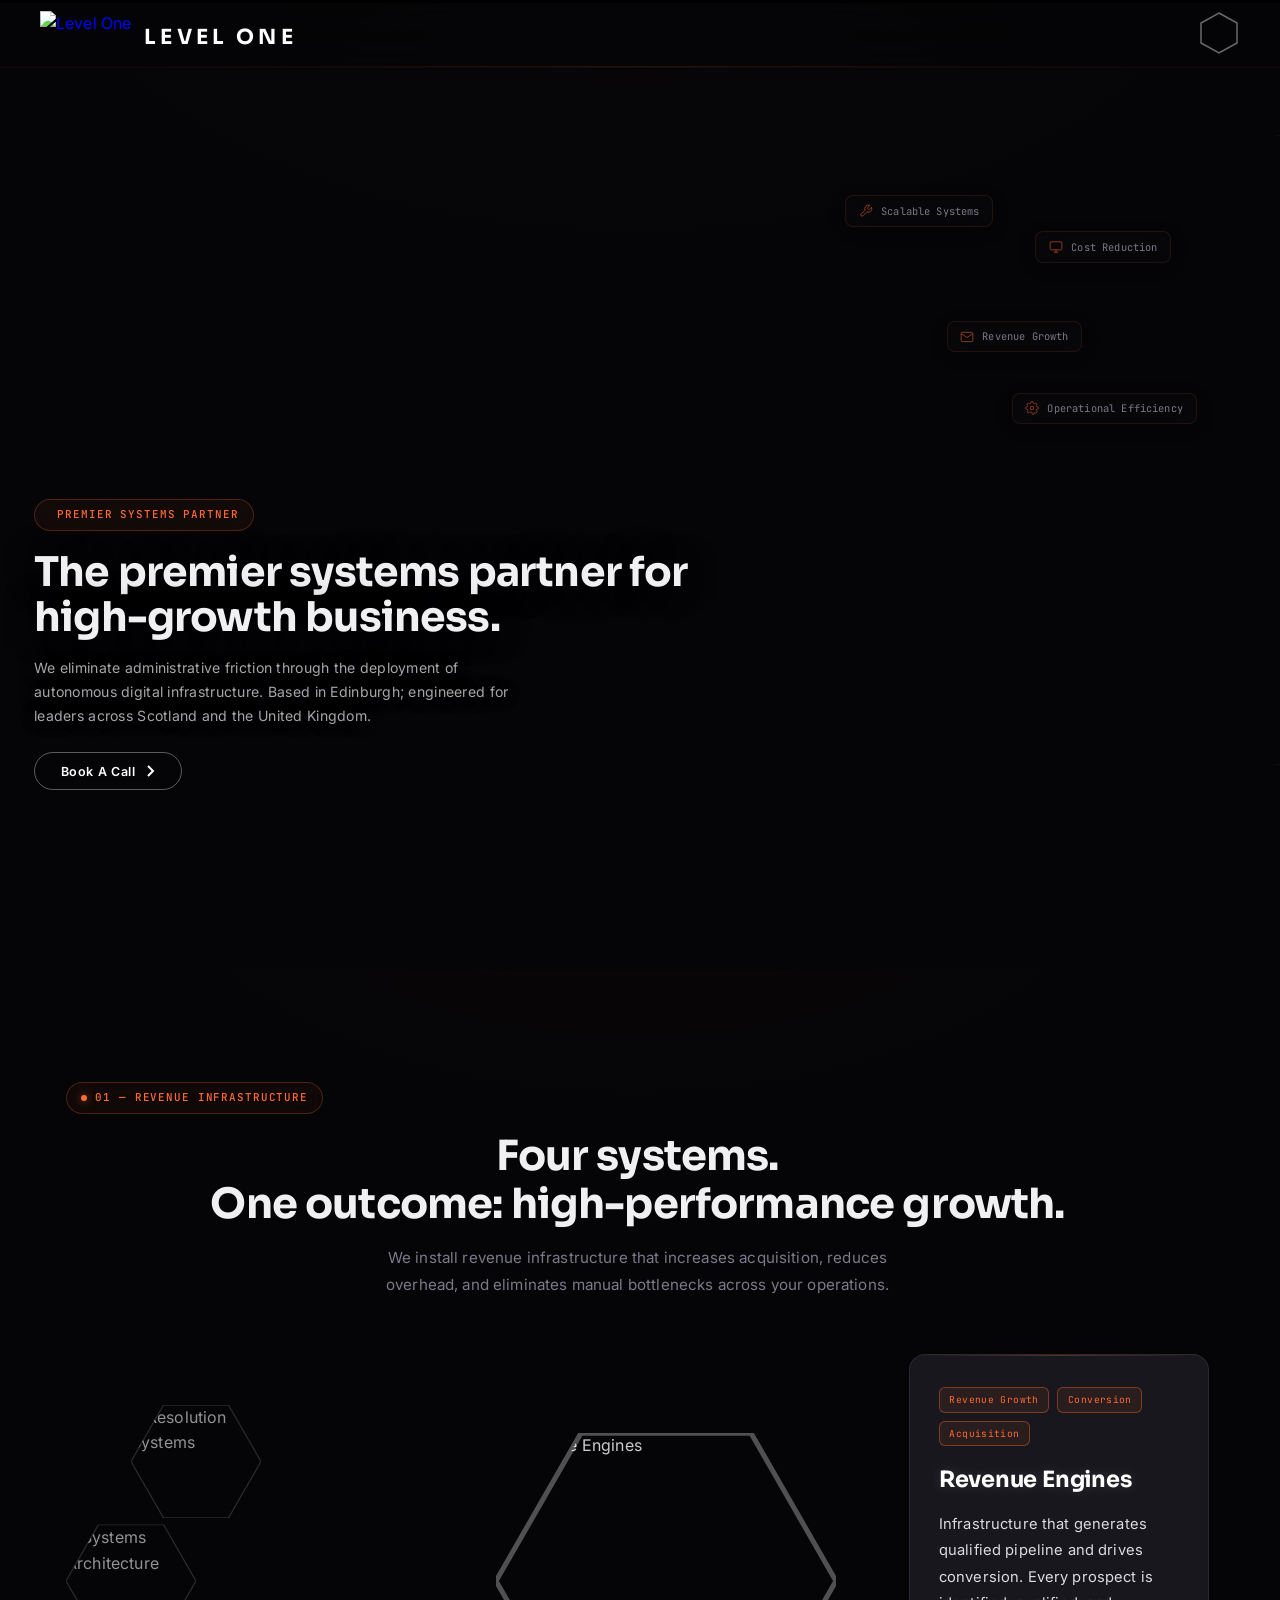
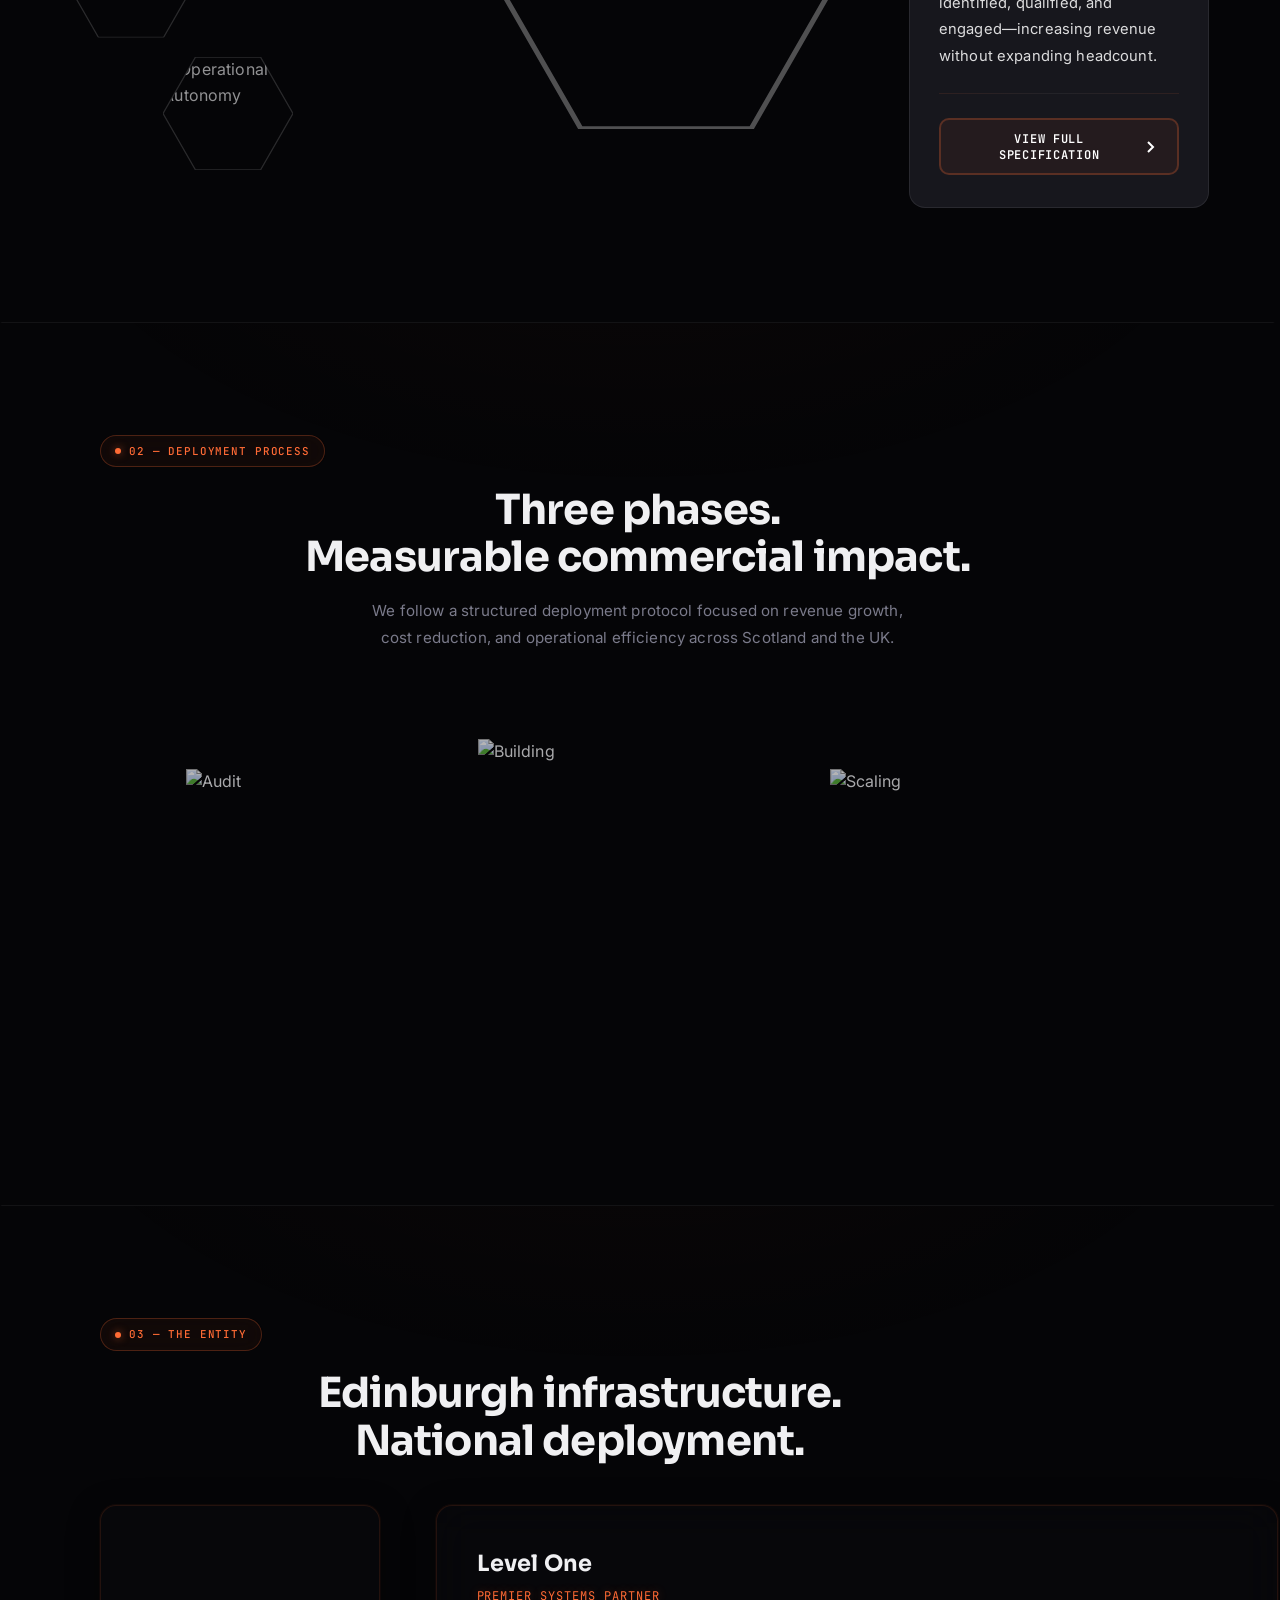
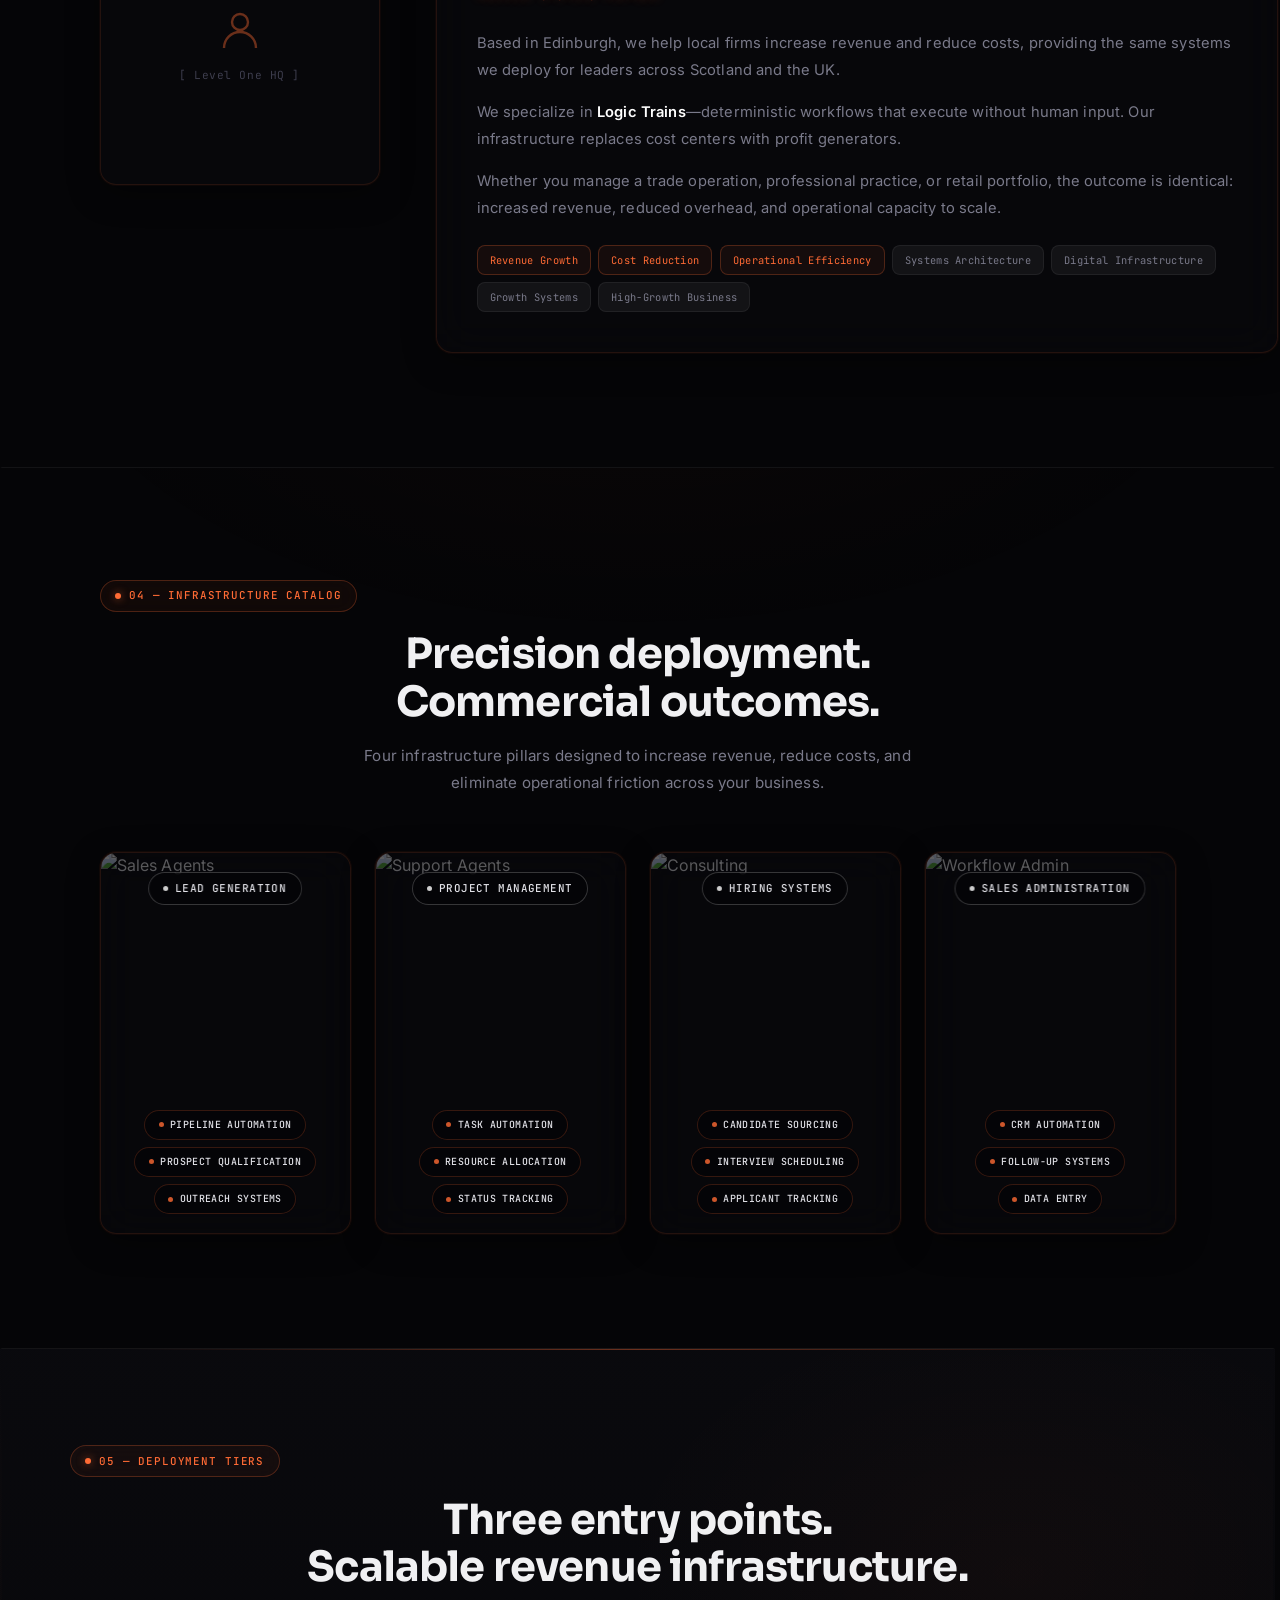
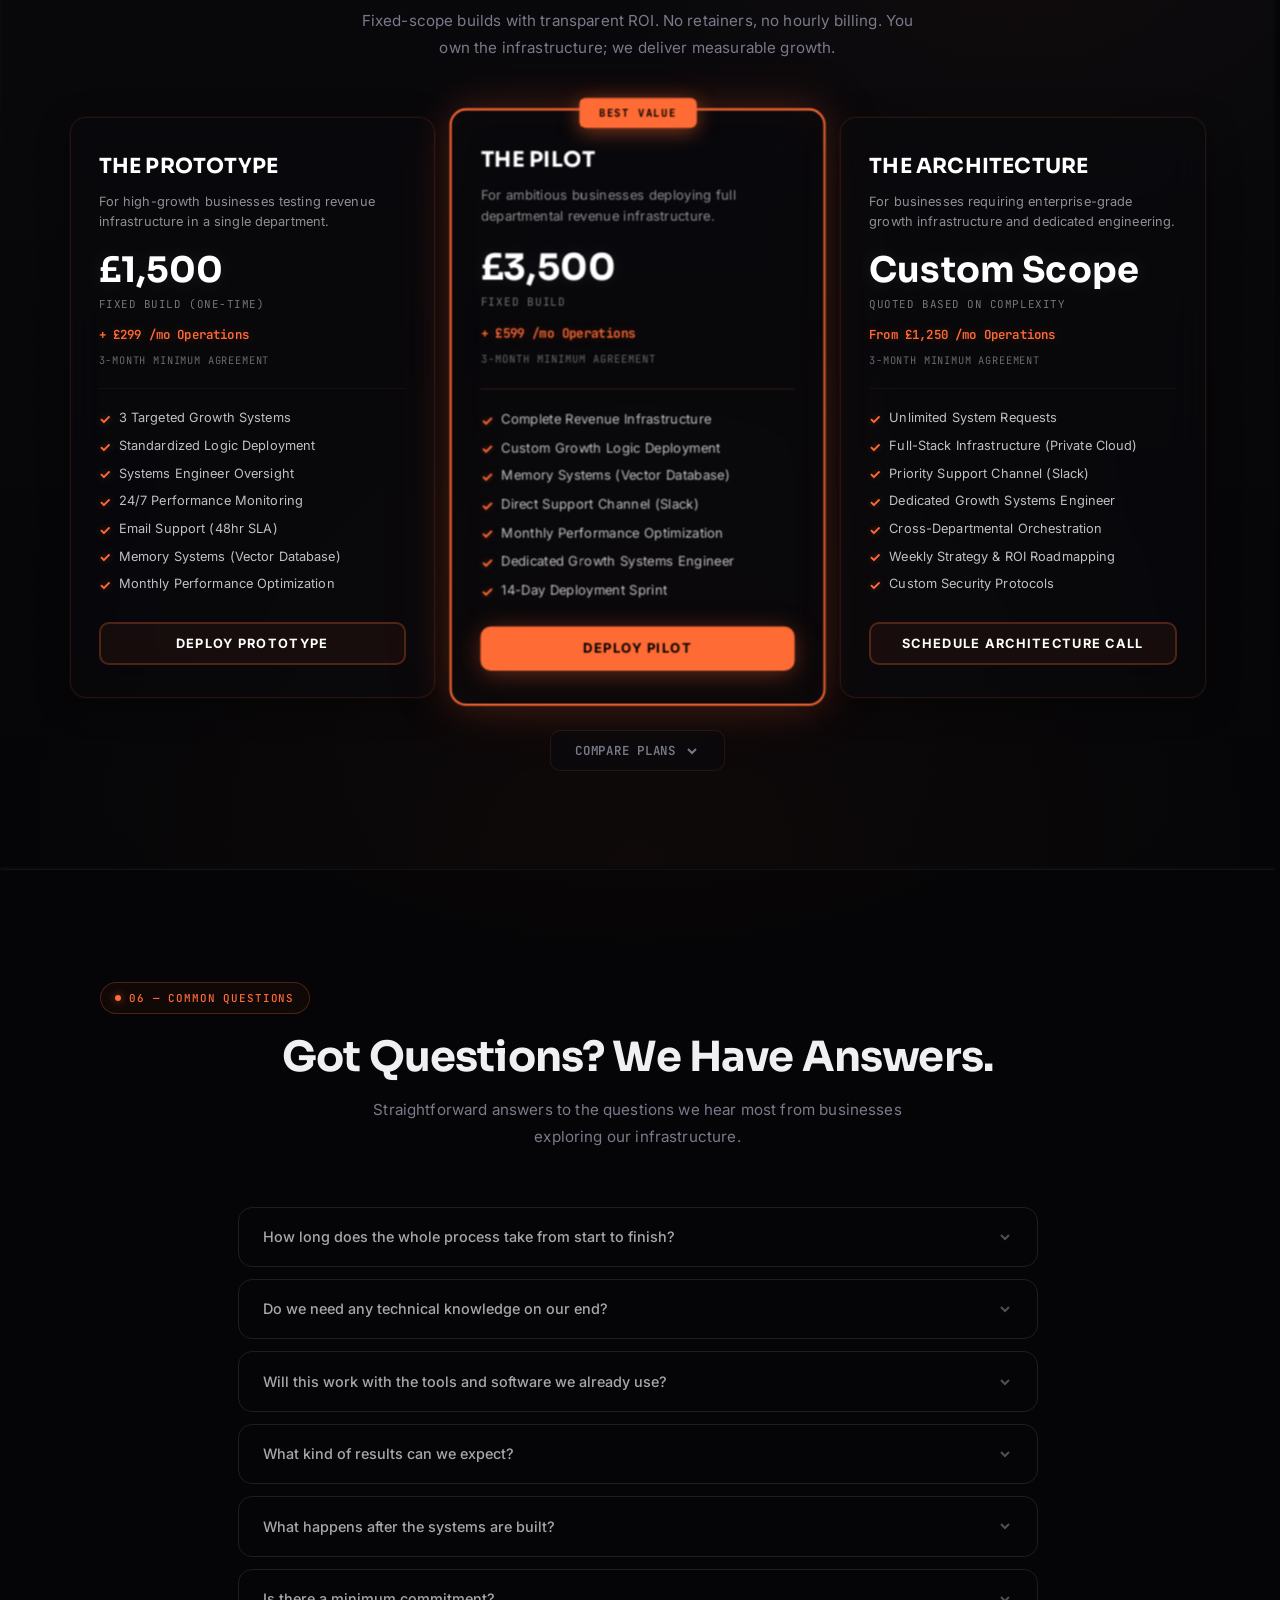
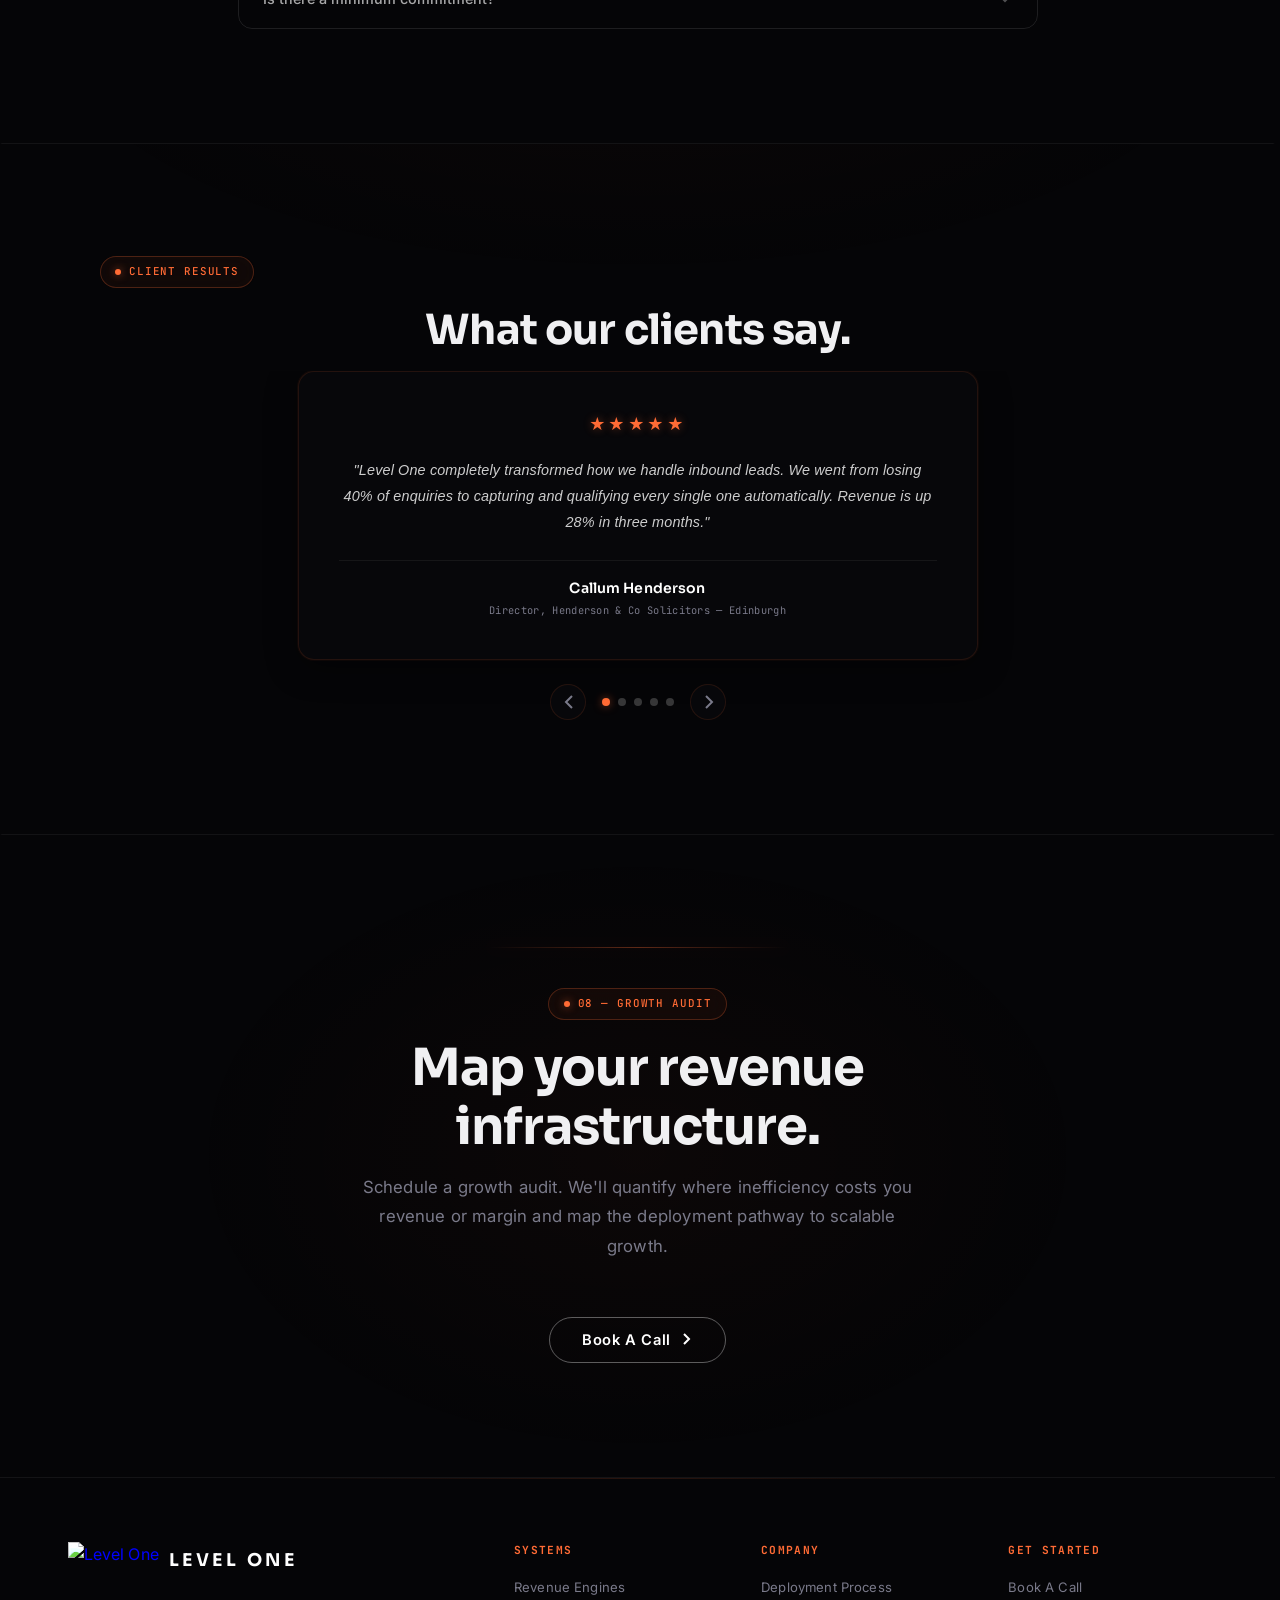
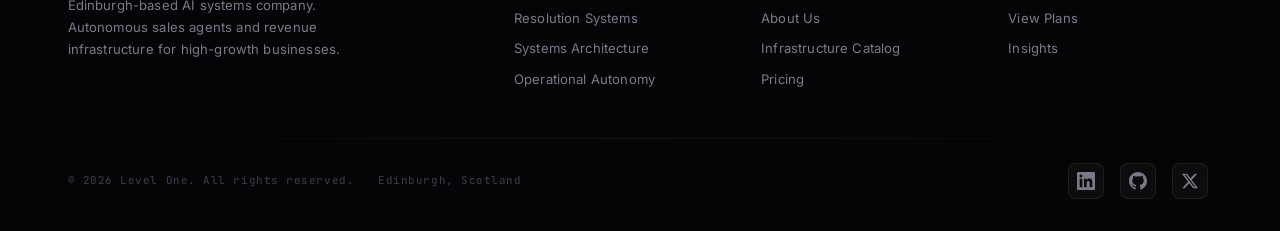
==== commit 60d252b9: "Redesign hex showcase scattered layout and process hexagonal cards 01 — Revenue Infrastructure: - Bi" ====
--- a/index.html
+++ b/index.html
@@ -106,38 +106,36 @@
 </section>
 
 <section id="features">
-  <div class="section-inner">
+  <div class="section-inner section-inner-wide">
     <div class="section-num anim anim-up" style="text-align:center"><span class="pulse"></span> 01 — Revenue Infrastructure</div>
     <h2 class="section-title anim anim-up d1" style="text-align:center">Four systems.<br>One outcome: high-performance growth.</h2>
     <p class="section-desc anim anim-up d2" style="text-align:center;margin-left:auto;margin-right:auto">We install revenue infrastructure that increases acquisition, reduces overhead, and eliminates manual bottlenecks across your operations.</p>
     <!-- Hexagon Showcase Layout -->
     <div class="hex-pairs-container anim anim-up d3" id="hexPairsContainer">
       <div class="hex-showcase" id="hexShowcase">
-        <div class="hex-showcase-left">
+        <div class="hex-showcase-hexes">
+          <div class="hex-small-item hex-small-1" data-system="support" onclick="selectHexSystem('support')">
+            <svg class="hex-clip-border" viewBox="0 0 200 174"><polygon points="50,0 150,0 200,87 150,174 50,174 0,87" fill="none" stroke="rgba(255,255,255,0.15)" stroke-width="2"/></svg>
+            <div class="hex-img-inner">
+              <img src="https://res.cloudinary.com/dw5n0wlmr/image/upload/v1770459448/Whisk_d397bbc3aa1701280a94eea24f609ac5dr.jpg" alt="Resolution Systems">
+            </div>
+          </div>
+          <div class="hex-small-item hex-small-2" data-system="consulting" onclick="selectHexSystem('consulting')">
+            <svg class="hex-clip-border" viewBox="0 0 200 174"><polygon points="50,0 150,0 200,87 150,174 50,174 0,87" fill="none" stroke="rgba(255,255,255,0.15)" stroke-width="2"/></svg>
+            <div class="hex-img-inner">
+              <img src="https://res.cloudinary.com/dw5n0wlmr/image/upload/v1770459442/Whisk_26e82c97b8738ed83da4cdbe4acb856ddr.jpg" alt="Systems Architecture">
+            </div>
+          </div>
+          <div class="hex-small-item hex-small-3" data-system="workflow" onclick="selectHexSystem('workflow')">
+            <svg class="hex-clip-border" viewBox="0 0 200 174"><polygon points="50,0 150,0 200,87 150,174 50,174 0,87" fill="none" stroke="rgba(255,255,255,0.15)" stroke-width="2"/></svg>
+            <div class="hex-img-inner">
+              <img src="https://res.cloudinary.com/dw5n0wlmr/image/upload/v1770459438/Whisk_054b050aea37afcbb5c4beaa69bd3260dr.jpg" alt="Operational Autonomy">
+            </div>
+          </div>
           <div class="hex-large-wrap" id="hexLargeWrap">
             <svg class="hex-clip-border" viewBox="0 0 200 174"><polygon points="50,0 150,0 200,87 150,174 50,174 0,87" fill="none" stroke="rgba(255,255,255,0.3)" stroke-width="3"/></svg>
             <div class="hex-img-inner">
               <img id="hexLargeImg" src="https://res.cloudinary.com/dw5n0wlmr/image/upload/v1770459449/Whisk_9083c2dff85528ca4114eca372fa5906dr.jpg" alt="Revenue Engines">
-            </div>
-          </div>
-          <div class="hex-small-stack" id="hexSmallStack">
-            <div class="hex-small-item" data-system="support" onclick="selectHexSystem('support')">
-              <svg class="hex-clip-border" viewBox="0 0 200 174"><polygon points="50,0 150,0 200,87 150,174 50,174 0,87" fill="none" stroke="rgba(255,255,255,0.15)" stroke-width="2"/></svg>
-              <div class="hex-img-inner">
-                <img src="https://res.cloudinary.com/dw5n0wlmr/image/upload/v1770459448/Whisk_d397bbc3aa1701280a94eea24f609ac5dr.jpg" alt="Resolution Systems">
-              </div>
-            </div>
-            <div class="hex-small-item" data-system="consulting" onclick="selectHexSystem('consulting')">
-              <svg class="hex-clip-border" viewBox="0 0 200 174"><polygon points="50,0 150,0 200,87 150,174 50,174 0,87" fill="none" stroke="rgba(255,255,255,0.15)" stroke-width="2"/></svg>
-              <div class="hex-img-inner">
-                <img src="https://res.cloudinary.com/dw5n0wlmr/image/upload/v1770459442/Whisk_26e82c97b8738ed83da4cdbe4acb856ddr.jpg" alt="Systems Architecture">
-              </div>
-            </div>
-            <div class="hex-small-item" data-system="workflow" onclick="selectHexSystem('workflow')">
-              <svg class="hex-clip-border" viewBox="0 0 200 174"><polygon points="50,0 150,0 200,87 150,174 50,174 0,87" fill="none" stroke="rgba(255,255,255,0.15)" stroke-width="2"/></svg>
-              <div class="hex-img-inner">
-                <img src="https://res.cloudinary.com/dw5n0wlmr/image/upload/v1770459438/Whisk_054b050aea37afcbb5c4beaa69bd3260dr.jpg" alt="Operational Autonomy">
-              </div>
             </div>
           </div>
         </div>
@@ -162,30 +160,36 @@
     <div class="section-num anim anim-up" style="text-align:center"><span class="pulse"></span> 02 — Deployment Process</div>
     <h2 class="section-title anim anim-up d1" style="text-align:center">Three phases.<br>Measurable commercial impact.</h2>
     <p class="section-desc anim anim-up d2" style="text-align:center;margin-left:auto;margin-right:auto">We follow a structured deployment protocol focused on revenue growth, cost reduction, and operational efficiency across Scotland and the UK.</p>
-    <div class="process-grid">
-      <div class="process-card anim anim-up d1" onclick="openProcessView('audit')" style="cursor: pointer;">
-        <div class="process-card-icon">
+    <div class="process-hex-grid">
+      <div class="process-hex anim anim-up d1" onclick="openProcessView('audit')">
+        <div class="process-hex-img">
           <img src="https://res.cloudinary.com/dw5n0wlmr/image/upload/v1770459429/Whisk_2d3cf369b4c88a8a8f941b53648eb51deg.png" class="card-img-fill" alt="Audit">
         </div>
-        <div class="step-label">Phase 1</div>
-        <h3>Systems Audit</h3>
-        <p>We map your current workflow and quantify where inefficiency costs you revenue or margin. Every recommendation targets measurable commercial impact.</p>
-      </div>
-      <div class="process-card anim anim-up d3" onclick="openProcessView('deployment')" style="cursor: pointer;">
-        <div class="process-card-icon">
+        <div class="process-hex-overlay">
+          <div class="step-label">Phase 1</div>
+          <h3>Systems Audit</h3>
+          <p>We map your current workflow and quantify where inefficiency costs you revenue or margin. Every recommendation targets measurable commercial impact.</p>
+        </div>
+      </div>
+      <div class="process-hex process-hex-center anim anim-up d3" onclick="openProcessView('deployment')">
+        <div class="process-hex-img">
           <img src="https://res.cloudinary.com/dw5n0wlmr/image/upload/v1770459428/Whisk_5349c90e685b97fae1c4144eb7f7fb57eg.png" class="card-img-fill" alt="Building">
         </div>
-        <div class="step-label">Phase 2</div>
-        <h3>Infrastructure Deployment</h3>
-        <p>We install revenue infrastructure designed to increase acquisition, reduce costs, and eliminate manual overhead. Every system is tested before handover.</p>
-      </div>
-      <div class="process-card anim anim-up d5" onclick="openProcessView('monitoring')" style="cursor: pointer;">
-        <div class="process-card-icon">
+        <div class="process-hex-overlay">
+          <div class="step-label">Phase 2</div>
+          <h3>Infrastructure Deployment</h3>
+          <p>We install revenue infrastructure designed to increase acquisition, reduce costs, and eliminate manual overhead. Every system is tested before handover.</p>
+        </div>
+      </div>
+      <div class="process-hex anim anim-up d5" onclick="openProcessView('monitoring')">
+        <div class="process-hex-img">
           <img src="https://res.cloudinary.com/dw5n0wlmr/image/upload/v1770459420/Whisk_7741b67544eeaef8cd14c8fb31b59fcdeg.png" class="card-img-fill" alt="Scaling">
         </div>
-        <div class="step-label">Phase 3</div>
-        <h3>Performance Monitoring</h3>
-        <p>We track system performance against revenue, cost, and efficiency metrics. Your infrastructure adapts to maintain competitive advantage as you scale.</p>
+        <div class="process-hex-overlay">
+          <div class="step-label">Phase 3</div>
+          <h3>Performance Monitoring</h3>
+          <p>We track system performance against revenue, cost, and efficiency metrics. Your infrastructure adapts to maintain competitive advantage as you scale.</p>
+        </div>
       </div>
     </div>
   </div>
--- a/css/layout.css
+++ b/css/layout.css
@@ -505,33 +505,41 @@
    HEXAGON SHOWCASE — Revenue Infrastructure (01)
    ============================================ */
 
+/* Wider section override */
+.section-inner-wide {
+  max-width: 1320px;
+}
+
 /* Container */
 .hex-pairs-container {
   position: relative;
-  min-height: 280px;
-}
-
-/* Showcase grid: hexes on left, info card on right */
+  min-height: 340px;
+}
+
+/* Showcase layout: hexes area + info card side by side */
 .hex-showcase {
   display: grid;
-  grid-template-columns: auto 1fr;
-  gap: 2.5rem;
-  align-items: center;
-}
-
-/* Left side: large hex + small hex stack */
-.hex-showcase-left {
-  display: flex;
-  align-items: center;
-  gap: 1.5rem;
-}
-
-/* ---- LARGE HEXAGON ---- */
+  grid-template-columns: 1fr 300px;
+  gap: 2rem;
+  align-items: center;
+  min-height: 400px;
+}
+
+/* Hexes area: positioned container for scattered layout */
+.hex-showcase-hexes {
+  position: relative;
+  height: 420px;
+}
+
+/* ---- LARGE HEXAGON — right-of-center within hex area ---- */
 .hex-large-wrap {
-  position: relative;
-  width: 300px;
-  height: 261px;
-  flex-shrink: 0;
+  position: absolute;
+  width: 340px;
+  height: 296px;
+  right: 5%;
+  top: 50%;
+  transform: translateY(-50%);
+  z-index: 2;
 }
 
 .hex-large-wrap .hex-clip-border polygon {
@@ -546,23 +554,45 @@
   transition: opacity 0.5s ease, transform 0.5s ease;
 }
 
-/* ---- SMALL HEXAGON STACK ---- */
-.hex-small-stack {
-  display: flex;
-  flex-direction: column;
-  gap: 0.75rem;
-}
-
+/* ---- SMALL HEXAGONS — scattered left of large hex ---- */
 .hex-small-item {
-  position: relative;
-  width: 110px;
-  height: 96px;
+  position: absolute;
   cursor: pointer;
+  z-index: 3;
   transition: transform 0.3s ease;
 }
 
 .hex-small-item:hover {
-  transform: scale(1.08);
+  transform: scale(1.1);
+}
+
+/* Small hex 1 — top-left area */
+.hex-small-1 {
+  width: 130px;
+  height: 113px;
+  left: 8%;
+  top: 8%;
+}
+
+/* Small hex 2 — mid-left, slightly lower */
+.hex-small-2 {
+  width: 130px;
+  height: 113px;
+  left: 0%;
+  top: 50%;
+  transform: translateY(-50%);
+}
+
+.hex-small-2:hover {
+  transform: translateY(-50%) scale(1.1);
+}
+
+/* Small hex 3 — bottom-left area */
+.hex-small-3 {
+  width: 130px;
+  height: 113px;
+  left: 12%;
+  bottom: 5%;
 }
 
 .hex-small-item .hex-clip-border polygon {
@@ -610,17 +640,21 @@
   object-fit: cover;
 }
 
-/* ---- INFO CARD ---- */
+/* ---- INFO CARD — taller and thinner ---- */
 .hex-info-card {
   background: rgba(30, 30, 38, 0.75);
   backdrop-filter: blur(12px);
   -webkit-backdrop-filter: blur(12px);
   border: 1px solid rgba(255, 255, 255, 0.08);
   border-radius: 16px;
-  padding: 2.2rem;
+  padding: 2rem 1.8rem;
   position: relative;
   overflow: hidden;
   transition: opacity 0.4s ease;
+  align-self: stretch;
+  display: flex;
+  flex-direction: column;
+  justify-content: center;
 }
 
 .hex-info-card::before {
@@ -702,115 +736,159 @@
 }
 
 
-/* ---- Process Grid ---- */
+/* ---- Process Hexagon Grid ---- */
 .process-section {
   border-top: 1px solid var(--border);
 }
 
-.process-grid {
-  display: grid;
-  grid-template-columns: repeat(3, 1fr);
-  gap: 1.5rem;
-  background: transparent;
-  position: relative;
-}
-
-/* Stacked card animation — initial state */
-.process-grid.stacked {
-  display: grid;
-  grid-template-columns: repeat(3, 1fr);
-}
-
-.process-grid.stacked .process-card {
-  grid-row: 1;
-  grid-column: 2;
+.process-hex-grid {
+  display: flex;
+  justify-content: center;
+  align-items: center;
+  gap: 2rem;
+  position: relative;
+  padding: 2rem 0;
+}
+
+/* ---- Individual hex card ---- */
+.process-hex {
+  position: relative;
+  width: 260px;
+  height: 260px;
+  clip-path: polygon(50% 0%, 100% 25%, 100% 75%, 50% 100%, 0% 75%, 0% 25%);
+  cursor: pointer;
+  transition: transform 0.5s var(--ease-out-expo), filter 0.5s ease;
+  flex-shrink: 0;
+}
+
+/* Center hex is larger by default */
+.process-hex-center {
+  width: 320px;
+  height: 320px;
+  z-index: 2;
+}
+
+/* Image layer — fills the hex */
+.process-hex-img {
+  position: absolute;
+  inset: 0;
+  overflow: hidden;
+}
+
+.process-hex-img .card-img-fill {
+  width: 100%;
+  height: 100%;
+  object-fit: cover;
+  opacity: 0.7;
+  transition: opacity 0.5s ease, transform 0.6s var(--ease-out-expo);
+}
+
+/* Text overlay — hidden by default, shown on hover */
+.process-hex-overlay {
+  position: absolute;
+  inset: 0;
+  display: flex;
+  flex-direction: column;
+  align-items: center;
+  justify-content: center;
+  text-align: center;
+  padding: 2.5rem 1.5rem;
+  background: rgba(5, 5, 7, 0.75);
+  opacity: 0;
+  transition: opacity 0.4s ease;
+  z-index: 2;
+}
+
+.process-hex-overlay .step-label {
+  justify-content: center;
+  margin-bottom: 0.5rem;
+}
+
+.process-hex-overlay h3 {
+  font-family: var(--heading);
+  font-size: 1rem;
+  font-weight: 600;
+  color: var(--white);
+  margin-bottom: 0.6rem;
+  letter-spacing: 0.01em;
+}
+
+.process-hex-overlay p {
+  font-size: 0.78rem;
+  color: var(--text-secondary);
+  line-height: 1.6;
+  letter-spacing: 0.01em;
+}
+
+/* ---- HOVER BEHAVIOR ---- */
+/* Side hexes: grow on hover, show text */
+.process-hex:hover {
+  transform: scale(1.25);
+  z-index: 5;
+}
+
+.process-hex:hover .process-hex-overlay {
+  opacity: 1;
+}
+
+.process-hex:hover .card-img-fill {
+  opacity: 0.9;
+  transform: scale(1.08);
+}
+
+/* Center hex shrinks when a sibling is hovered */
+.process-hex-grid:has(.process-hex:not(.process-hex-center):hover) .process-hex-center {
+  transform: scale(0.85);
+}
+
+/* Center hex: show text on its own hover */
+.process-hex-center:hover {
+  transform: scale(1.1);
+}
+
+/* When center is hovered, side hexes stay normal */
+.process-hex-grid:has(.process-hex-center:hover) .process-hex:not(.process-hex-center) {
   transform: scale(1);
+}
+
+/* Stacked animation — initial state: all stacked in center */
+.process-hex-grid.stacked .process-hex {
+  position: absolute;
+  left: 50%;
+  transform: translateX(-50%) scale(1);
+  opacity: 0;
   z-index: 1;
 }
 
-/* Centre card (Infrastructure Deployment) — front */
-.process-grid.stacked .process-card:nth-child(2) {
+.process-hex-grid.stacked .process-hex:nth-child(2) {
   z-index: 3;
   opacity: 1;
 }
 
-/* Left card (Systems Audit) — hidden behind */
-.process-grid.stacked .process-card:nth-child(1) {
+.process-hex-grid.stacked .process-hex:nth-child(1) {
   z-index: 2;
   opacity: 0;
-  transform: scale(0.95);
-}
-
-/* Right card (Performance Monitoring) — hidden behind */
-.process-grid.stacked .process-card:nth-child(3) {
+  transform: translateX(-50%) scale(0.9);
+}
+
+.process-hex-grid.stacked .process-hex:nth-child(3) {
   z-index: 2;
   opacity: 0;
-  transform: scale(0.9);
-}
-
-/* Revealed state — cards move out into their columns */
-.process-grid.stacked.revealed .process-card {
-  transition: transform 1s cubic-bezier(0.16, 1, 0.3, 1), opacity 0.8s ease, grid-column 0s;
-}
-
-.process-grid.stacked.revealed .process-card:nth-child(1) {
-  grid-column: 1;
-  transform: scale(1);
+  transform: translateX(-50%) scale(0.9);
+}
+
+/* Revealed state — fan out to grid positions */
+.process-hex-grid.stacked.revealed .process-hex {
+  position: relative;
+  left: auto;
+  transform: none;
   opacity: 1;
   z-index: 1;
-}
-
-.process-grid.stacked.revealed .process-card:nth-child(2) {
-  grid-column: 2;
-  transform: scale(1);
-  z-index: 1;
-}
-
-.process-grid.stacked.revealed .process-card:nth-child(3) {
-  grid-column: 3;
-  transform: scale(1);
-  opacity: 1;
-  z-index: 1;
-}
-
-/* Brighter images for process cards */
-.process-card-icon .card-img-fill {
-  opacity: 0.85 !important;
-}
-
-.process-card {
-  background: var(--glass-bg);
-  backdrop-filter: var(--glass-blur);
-  padding: 2.2rem;
-  transition: all 0.5s var(--ease-out-expo);
-  border: 1px solid var(--glass-border);
-  border-radius: 16px;
-  box-shadow: var(--glass-shadow);
-  position: relative;
-  overflow: hidden;
-}
-
-.process-card::before {
-  content: '';
-  position: absolute;
-  top: 0;
-  left: 0;
-  right: 0;
-  height: 1px;
-  background: linear-gradient(90deg, transparent, rgba(255, 107, 53, 0.3), transparent);
-  opacity: 0;
-  transition: opacity 0.5s ease;
-}
-
-.process-card:hover {
-  background: var(--glass-bg-hover);
-  border-color: var(--glass-border-hover);
-  box-shadow: var(--glass-shadow-hover);
-  transform: translateY(-6px);
-}
-
-.process-card:hover::before {
-  opacity: 1;
+  transition: all 1s cubic-bezier(0.16, 1, 0.3, 1);
+}
+
+.process-hex-grid.stacked.revealed .process-hex-center {
+  z-index: 2;
 }
 
 /* ---- About Section ---- */
@@ -1085,21 +1163,24 @@
 /* GLOBAL RESPONSIVE */
 @media (max-width: 1024px) {
   .services-grid { grid-template-columns: repeat(2, 1fr); }
-  .hex-showcase { gap: 2rem; }
-  .hex-large-wrap { width: 250px; height: 218px; }
-  .hex-small-item { width: 95px; height: 83px; }
+  .section-inner-wide { max-width: 95%; }
+  .hex-showcase { grid-template-columns: 1fr 280px; gap: 1.5rem; }
+  .hex-showcase-hexes { height: 360px; }
+  .hex-large-wrap { width: 280px; height: 244px; }
+  .hex-small-1, .hex-small-2, .hex-small-3 { width: 110px; height: 96px; }
 }
 
 @media (max-width: 900px) {
-  .feature-grid,
-  .process-grid { grid-template-columns: 1fr; }
+  .feature-grid { grid-template-columns: 1fr; }
   .about-layout { grid-template-columns: 1fr; text-align: center; gap: 2rem; }
   .about-tags { justify-content: center; }
   .services-grid { grid-template-columns: 1fr; }
   nav { padding: 0 1.5rem; }
   .hex-showcase { grid-template-columns: 1fr; gap: 1.5rem; }
-  .hex-showcase-left { justify-content: center; }
-  .hex-info-card { padding: 1.8rem; }
+  .hex-showcase-hexes { height: 320px; }
+  .hex-large-wrap { width: 250px; height: 218px; right: 10%; }
+  .hex-small-1, .hex-small-2, .hex-small-3 { width: 100px; height: 87px; }
+  .hex-info-card { padding: 1.8rem; align-self: auto; }
 }
 
 @media (max-width: 768px) {
@@ -1109,20 +1190,21 @@
   .hero h1 { font-size: 1.6rem; }
   .srv-card-visual { height: 330px; }
   .feature-grid,
-  .process-grid,
   .services-grid { gap: 1rem; }
-  .hex-showcase-left { flex-direction: column; align-items: center; }
-  .hex-small-stack { flex-direction: row; gap: 0.5rem; }
-  .hex-large-wrap { width: 220px; height: 192px; }
-  .hex-small-item { width: 85px; height: 74px; }
+  .hex-showcase-hexes { height: 280px; }
+  .hex-large-wrap { width: 200px; height: 174px; right: 5%; }
+  .hex-small-1, .hex-small-2, .hex-small-3 { width: 85px; height: 74px; }
+  .hex-small-1 { left: 5%; top: 10%; }
+  .hex-small-2 { left: 0%; }
+  .hex-small-3 { left: 8%; bottom: 8%; }
   .hex-info-card { padding: 1.5rem; }
   .hex-info-title { font-size: 1.2rem; }
 }
 
 @media (max-width: 480px) {
-  .hex-large-wrap { width: 180px; height: 157px; }
-  .hex-small-item { width: 72px; height: 63px; }
-  .hex-small-stack { gap: 0.35rem; }
+  .hex-showcase-hexes { height: 240px; }
+  .hex-large-wrap { width: 165px; height: 144px; right: 2%; }
+  .hex-small-1, .hex-small-2, .hex-small-3 { width: 72px; height: 63px; }
   .hex-info-card { padding: 1.2rem; }
   .hex-info-desc { font-size: 0.85rem; }
 }
--- a/css/responsive.css
+++ b/css/responsive.css
@@ -19,11 +19,15 @@
     font-size: 1rem;
   }
 
-  .feature-grid,
-  .process-grid {
+  .feature-grid {
     grid-template-columns: repeat(2, 1fr);
     gap: 1.5rem;
   }
+  .process-hex-grid {
+    gap: 1.5rem;
+  }
+  .process-hex { width: 220px; height: 220px; }
+  .process-hex-center { width: 270px; height: 270px; }
 
   .services-grid {
     grid-template-columns: repeat(2, 1fr);
@@ -103,23 +107,29 @@
   }
 
   /* Feature & Process Grids */
-  .feature-grid,
-  .process-grid {
+  .feature-grid {
     grid-template-columns: 1fr;
     gap: 1.5rem;
   }
 
+  /* Process hex cards — stack vertically on mobile */
+  .process-hex-grid {
+    flex-direction: column;
+    gap: 1rem;
+  }
+  .process-hex { width: 200px; height: 200px; }
+  .process-hex-center { width: 240px; height: 240px; }
+
   /* Disable stacked animation on mobile — show all cards normally */
-  .process-grid.stacked .process-card {
-    grid-column: auto;
-    grid-row: auto;
+  .process-hex-grid.stacked .process-hex {
+    position: relative;
+    left: auto;
     opacity: 1;
     transform: none;
     z-index: 1;
   }
 
-  .feature-card-icon,
-  .process-card-icon {
+  .feature-card-icon {
     height: 200px;
   }
 
@@ -260,7 +270,7 @@
 
   /* Reduce glassmorphism blur on mobile for performance */
   .feature-card,
-  .process-card,
+  .process-hex,
   .srv-card,
   .pricing-card,
   .blog-card,
@@ -297,12 +307,12 @@
   }
 
   .feature-card h3,
-  .process-card h3 {
+  .process-hex-overlay h3 {
     font-size: 1rem;
   }
 
   .feature-card p,
-  .process-card p {
+  .process-hex-overlay p {
     font-size: 0.82rem;
   }
 
@@ -385,7 +395,7 @@
   }
 
   .feature-card-icon,
-  .process-card-icon {
+  .process-hex-img {
     height: 160px;
   }
 
@@ -457,7 +467,7 @@
 
   /* Reduce glassmorphism complexity on small devices */
   .feature-card,
-  .process-card,
+  .process-hex,
   .srv-card,
   .pricing-card,
   .blog-card {
@@ -506,12 +516,12 @@
   }
 
   .feature-card h3,
-  .process-card h3 {
+  .process-hex-overlay h3 {
     font-size: 0.9rem;
   }
 
   .feature-card p,
-  .process-card p {
+  .process-hex-overlay p {
     font-size: 0.75rem;
   }
 
@@ -636,7 +646,7 @@
 
   /* Minimal glassmorphism on smallest devices */
   .feature-card,
-  .process-card,
+  .process-hex,
   .srv-card,
   .pricing-card,
   .blog-card {
@@ -671,7 +681,7 @@
   .blog-card,
   .srv-card,
   .feature-card,
-  .process-card,
+  .process-hex,
   .pricing-btn,
   .time-slot,
   .nav-btn,
@@ -703,7 +713,7 @@
 
   /* Disable hover-only effects on touch for clean experience */
   .feature-card:hover,
-  .process-card:hover,
+  .process-hex:hover,
   .srv-card:hover,
   .pricing-card:hover,
   .blog-card:hover {
@@ -711,7 +721,7 @@
   }
 
   .feature-card:active,
-  .process-card:active,
+  .process-hex:active,
   .srv-card:active,
   .pricing-card:active,
   .blog-card:active {
